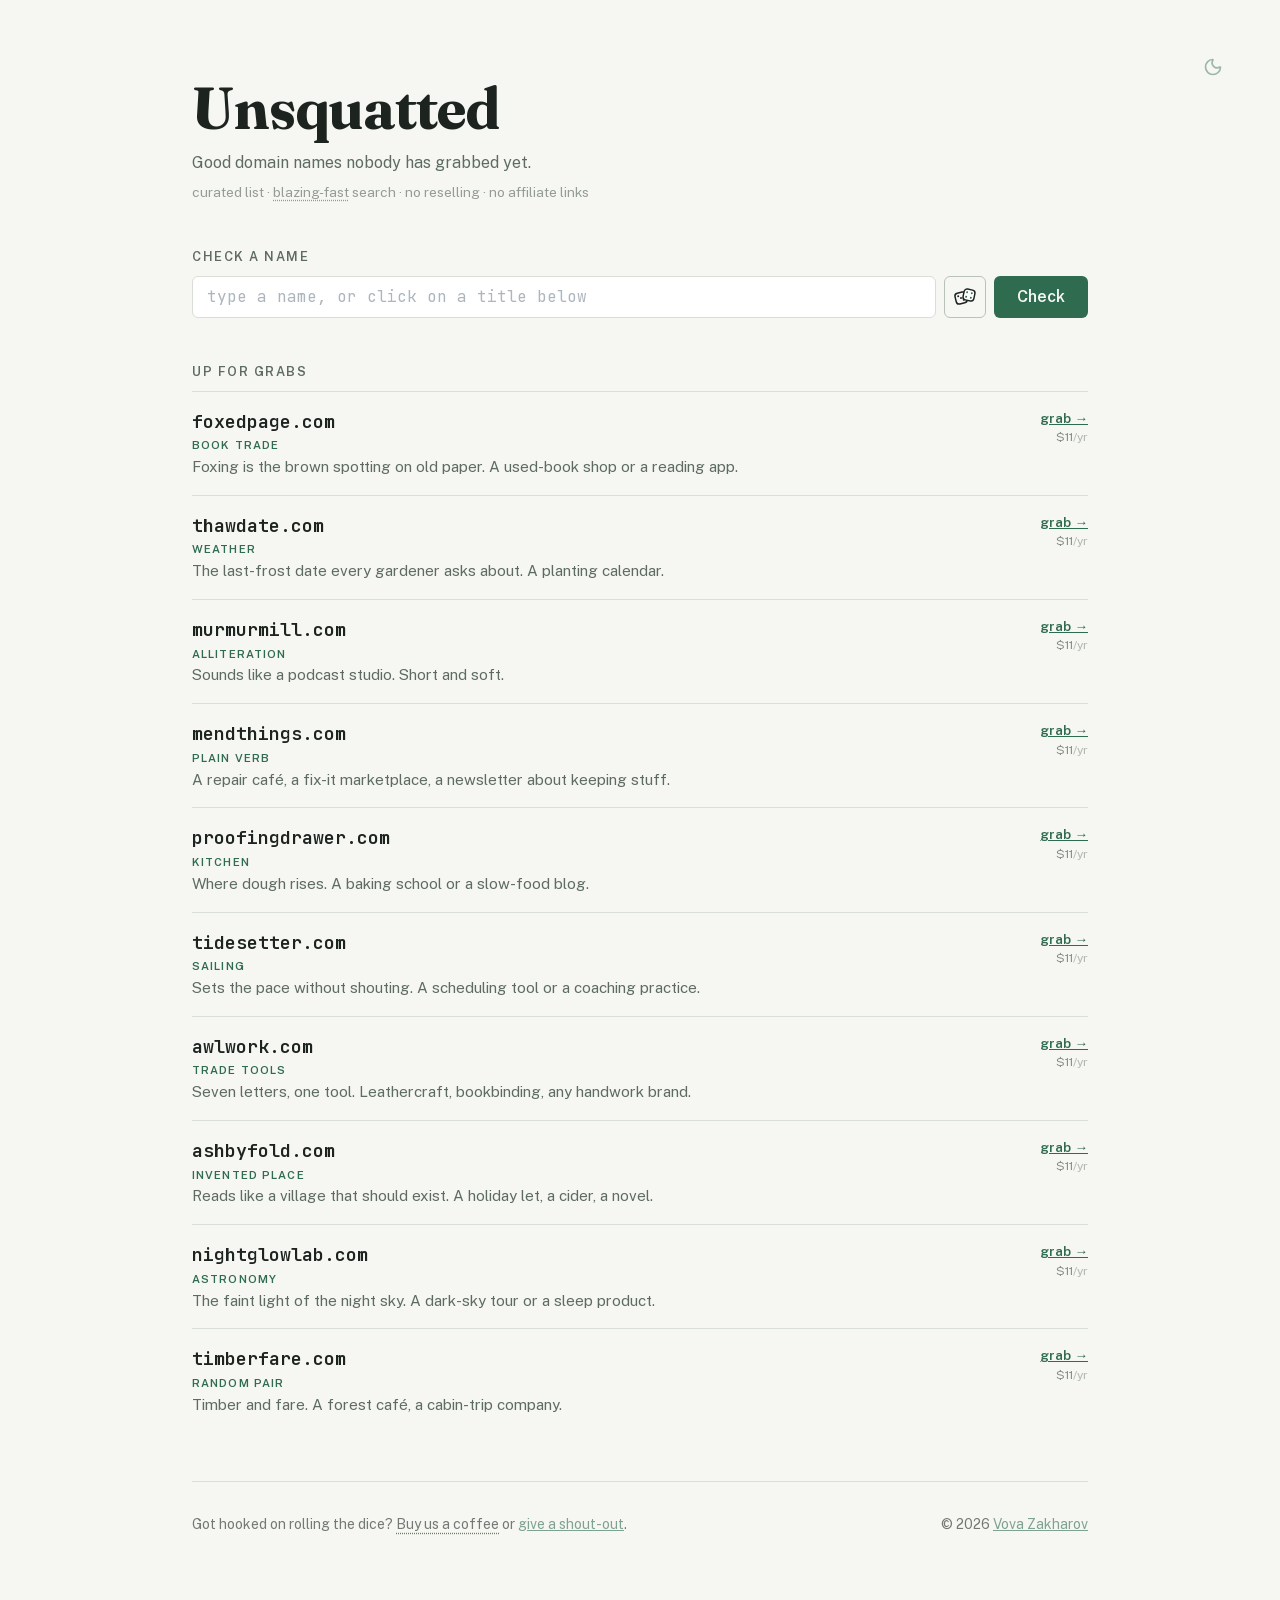
==== index.html @ 27b8a8df "Built from 4f560968934af60500afaee0ec6fdf58d9fa49ad" ====
<!DOCTYPE html><!--GcwsBOv0KnU5CgKehGLZe--><html lang="en" data-site="unsquatted" class="merriweather_e65d94df-module__vXjjqq__variable jetbrains_mono_45f7e288-module__iZ_4eq__variable fraunces_dbeb4a63-module__UEjOxq__variable public_sans_b4441e65-module__EkKopq__variable" data-mantine-color-scheme="light"><head><meta charSet="utf-8"/><meta name="viewport" content="width=device-width, initial-scale=1"/><link rel="preload" href="/_next/static/media/248e1dc0efc99276-s.p.8a6b2436.woff2" as="font" crossorigin="" type="font/woff2"/><link rel="preload" href="/_next/static/media/70bc3e132a0a741e-s.p.15008bfb.woff2" as="font" crossorigin="" type="font/woff2"/><link rel="preload" href="/_next/static/media/791bf8c4bb753ed6-s.p.fb4c44d9.woff2" as="font" crossorigin="" type="font/woff2"/><link rel="preload" href="/_next/static/media/fa0520225c6f3d07-s.p.d28ba1c8.woff2" as="font" crossorigin="" type="font/woff2"/><link rel="stylesheet" href="/_next/static/chunks/01ae14aa1f34f396.css" data-precedence="next"/><link rel="stylesheet" href="/_next/static/chunks/1834b47bc1255af0.css" data-precedence="next"/><link rel="stylesheet" href="/_next/static/chunks/5d03f008e36cd7db.css" data-precedence="next"/><link rel="preload" as="script" fetchPriority="low" href="/_next/static/chunks/f3f7e2cb6541253f.js"/><script src="/_next/static/chunks/4dacfad2209326a5.js" async=""></script><script src="/_next/static/chunks/148f0be3ab50cd37.js" async=""></script><script src="/_next/static/chunks/94bf88ab88646bab.js" async=""></script><script src="/_next/static/chunks/turbopack-8fab1e0576696fc8.js" async=""></script><script src="/_next/static/chunks/4e79c6623748209d.js" async=""></script><script src="/_next/static/chunks/e42dd38b3041ebb7.js" async=""></script><script src="/_next/static/chunks/d099a31df5f1aa7d.js" async=""></script><script src="/_next/static/chunks/398504abcb01b8fc.js" async=""></script><script src="/_next/static/chunks/45788fea6d46b194.js" async=""></script><script src="/_next/static/chunks/1db1d67ca9b3117f.js" async=""></script><meta name="next-size-adjust" content=""/><title>Unsquatted</title><meta name="description" content="Good domain names nobody has grabbed yet. Curated list · blazing-fast search · no reselling · no affiliate links"/><link rel="author" href="https://unsquatted.com"/><meta name="author" content="Vova Zakharov"/><meta name="creator" content="Unsquatted"/><meta property="og:title" content="Unsquatted"/><meta property="og:description" content="Good domain names nobody has grabbed yet. Curated list · blazing-fast search · no reselling · no affiliate links"/><meta property="og:url" content="https://unsquatted.com"/><meta property="og:site_name" content="Unsquatted"/><meta property="og:locale" content="en_US"/><meta property="og:image" content="https://unsquatted.com/card.og.png"/><meta property="og:image:width" content="2400"/><meta property="og:image:height" content="1260"/><meta property="og:image:alt" content="Unsquatted"/><meta property="og:type" content="website"/><meta name="twitter:card" content="summary_large_image"/><meta name="twitter:site" content="@vovahimself"/><meta name="twitter:creator" content="@vovahimself"/><meta name="twitter:title" content="Unsquatted"/><meta name="twitter:description" content="Good domain names nobody has grabbed yet. Curated list · blazing-fast search · no reselling · no affiliate links"/><meta name="twitter:image" content="https://unsquatted.com/card.og.png"/><link rel="icon" href="/icon.svg?icon.fc8cf843.svg" sizes="any" type="image/svg+xml"/><script data-mantine-script="true">try {
  var _colorScheme = window.localStorage.getItem("mantine-color-scheme-value");
  var colorScheme = _colorScheme === "light" || _colorScheme === "dark" || _colorScheme === "auto" ? _colorScheme : "auto";
  var computedColorScheme = colorScheme !== "auto" ? colorScheme : window.matchMedia("(prefers-color-scheme: dark)").matches ? "dark" : "light";
  document.documentElement.setAttribute("data-mantine-color-scheme", computedColorScheme);
} catch (e) {}
</script><script>(function(a,b,c){let d=null;try{d=localStorage.getItem(a)}catch{}(d??c(navigator.languages))==="original"&&document.documentElement.setAttribute(b,"original")})("script","data-script",function(a){return a.some(a=>"ru"===a.slice(0,2).toLowerCase())?"original":"latin"})</script><script defer="" src="https://stats.vovazakharov.com/app.js" data-website-id="896c3b06-b6a7-499c-a01f-3d7077b3b8bd" data-domains="unsquatted.com"></script><script src="/_next/static/chunks/a6dad97d9634a72d.js" noModule=""></script></head><body><div hidden=""><!--$--><!--/$--></div><style data-mantine-styles="true">:root, :host{--mantine-color-white: var(--color-background);--mantine-color-black: var(--color-foreground);--mantine-line-height: 1.5;--mantine-font-family: var(--font-body);--mantine-font-family-monospace: var(--font-mono), monospace;--mantine-font-family-headings: var(--font-body);--mantine-heading-font-weight: var(--font-heading-weight);--mantine-radius-default: var(--radius-default);--mantine-primary-color-filled: var(--mantine-color-accent-filled);--mantine-primary-color-filled-hover: var(--mantine-color-accent-filled-hover);--mantine-primary-color-light: var(--mantine-color-accent-light);--mantine-primary-color-light-hover: var(--mantine-color-accent-light-hover);--mantine-primary-color-light-color: var(--mantine-color-accent-light-color);--mantine-breakpoint-xs: 30em;--mantine-breakpoint-sm: 40em;--mantine-breakpoint-md: 48em;--mantine-breakpoint-lg: 64em;--mantine-breakpoint-xl: 80em;--mantine-font-size-xs: 12px;--mantine-font-size-sm: 14px;--mantine-font-size-md: 16px;--mantine-font-size-lg: 18px;--mantine-font-size-xl: 20px;--mantine-line-height-xs: 1.3333;--mantine-line-height-sm: 1.4286;--mantine-line-height-md: 1.5;--mantine-line-height-lg: 1.5556;--mantine-line-height-xl: 1.4;--mantine-primary-color-0: var(--mantine-color-accent-0);--mantine-primary-color-1: var(--mantine-color-accent-1);--mantine-primary-color-2: var(--mantine-color-accent-2);--mantine-primary-color-3: var(--mantine-color-accent-3);--mantine-primary-color-4: var(--mantine-color-accent-4);--mantine-primary-color-5: var(--mantine-color-accent-5);--mantine-primary-color-6: var(--mantine-color-accent-6);--mantine-primary-color-7: var(--mantine-color-accent-7);--mantine-primary-color-8: var(--mantine-color-accent-8);--mantine-primary-color-9: var(--mantine-color-accent-9);--mantine-color-accent-0: var(--color-accent);--mantine-color-accent-1: var(--color-accent);--mantine-color-accent-2: var(--color-accent);--mantine-color-accent-3: var(--color-accent);--mantine-color-accent-4: var(--color-accent);--mantine-color-accent-5: var(--color-accent);--mantine-color-accent-6: var(--color-accent);--mantine-color-accent-7: var(--color-accent);--mantine-color-accent-8: var(--color-accent);--mantine-color-accent-9: var(--color-accent);--mantine-h1-font-size: 36px;--mantine-h1-line-height: 40px;--mantine-h1-font-weight: var(--font-heading-weight);--mantine-h2-font-size: 30px;--mantine-h2-line-height: 36px;--mantine-h2-font-weight: var(--font-heading-weight);--mantine-h3-font-size: 24px;--mantine-h3-line-height: 32px;--mantine-h3-font-weight: var(--font-heading-weight);--mantine-h4-font-size: 20px;--mantine-h4-line-height: 28px;--mantine-h4-font-weight: var(--font-heading-weight);--mantine-h5-font-weight: var(--font-heading-weight);--mantine-h6-font-weight: var(--font-heading-weight);--mantine-color-body: var(--color-background);--mantine-color-text: var(--color-foreground);--mantine-color-anchor: var(--color-foreground);--mantine-color-default-border: var(--color-border-hairline-strong);}

:root[data-mantine-color-scheme="dark"], :host([data-mantine-color-scheme="dark"]){--mantine-color-anchor: var(--mantine-color-accent-4);--mantine-color-accent-text: var(--mantine-color-accent-4);--mantine-color-accent-filled: var(--mantine-color-accent-8);--mantine-color-accent-filled-hover: var(--mantine-color-accent-9);--mantine-color-accent-light: color-mix(in srgb, var(--color-accent), black 50%);--mantine-color-accent-light-hover: color-mix(in srgb, var(--color-accent), black 30%);--mantine-color-accent-light-color: var(--mantine-color-accent-0);--mantine-color-accent-outline: var(--mantine-color-accent-4);--mantine-color-accent-outline-hover: color-mix(in srgb, var(--color-accent), transparent 95%);}

:root[data-mantine-color-scheme="light"], :host([data-mantine-color-scheme="light"]){--mantine-color-text: var(--color-foreground);--mantine-color-body: var(--color-background);--mantine-color-anchor: var(--mantine-color-accent-6);--mantine-color-accent-text: var(--mantine-color-accent-filled);--mantine-color-accent-filled: var(--mantine-color-accent-6);--mantine-color-accent-filled-hover: var(--mantine-color-accent-7);--mantine-color-accent-light: var(--mantine-color-accent-1);--mantine-color-accent-light-hover: var(--mantine-color-accent-2);--mantine-color-accent-light-color: var(--mantine-color-accent-9);--mantine-color-accent-outline: var(--mantine-color-accent-6);--mantine-color-accent-outline-hover: color-mix(in srgb, var(--color-accent), transparent 95%);}</style><style data-mantine-styles="classes">@media (max-width: 29.99375em) {.mantine-visible-from-xs {display: none !important;}}@media (min-width: 30em) {.mantine-hidden-from-xs {display: none !important;}}@media (max-width: 39.99375em) {.mantine-visible-from-sm {display: none !important;}}@media (min-width: 40em) {.mantine-hidden-from-sm {display: none !important;}}@media (max-width: 47.99375em) {.mantine-visible-from-md {display: none !important;}}@media (min-width: 48em) {.mantine-hidden-from-md {display: none !important;}}@media (max-width: 63.99375em) {.mantine-visible-from-lg {display: none !important;}}@media (min-width: 64em) {.mantine-hidden-from-lg {display: none !important;}}@media (max-width: 79.99375em) {.mantine-visible-from-xl {display: none !important;}}@media (min-width: 80em) {.mantine-hidden-from-xl {display: none !important;}}</style><div class="theme-corner-module-scss-module__Bh5jTq__corner"><button style="--ai-size:calc(2.375rem * var(--mantine-scale));--ai-bg:transparent;--ai-hover:transparent;--ai-color:var(--mantine-color-accent-light-color);--ai-bd:calc(0.0625rem * var(--mantine-scale)) solid transparent" class="mantine-focus-auto mantine-active theme-module-scss-module__6Zjlsa__control theme-toggle-module-scss-module__RlJyra__toggle print-hidden m_8d3f4000 mantine-ActionIcon-root m_87cf2631 mantine-UnstyledButton-root" data-variant="transparent" type="button" aria-label="Toggle theme"><span class="m_8d3afb97 mantine-ActionIcon-icon"><svg xmlns="http://www.w3.org/2000/svg" width="20" height="20" viewBox="0 0 24 24" fill="none" stroke="currentColor" stroke-width="2" stroke-linecap="round" stroke-linejoin="round" class="lucide lucide-moon theme-toggle-module-scss-module__RlJyra__whenLight" aria-hidden="true"><path d="M20.985 12.486a9 9 0 1 1-9.473-9.472c.405-.022.617.46.402.803a6 6 0 0 0 8.268 8.268c.344-.215.825-.004.803.401"></path></svg><svg xmlns="http://www.w3.org/2000/svg" width="20" height="20" viewBox="0 0 24 24" fill="none" stroke="currentColor" stroke-width="2" stroke-linecap="round" stroke-linejoin="round" class="lucide lucide-sun theme-toggle-module-scss-module__RlJyra__whenDark" aria-hidden="true"><circle cx="12" cy="12" r="4"></circle><path d="M12 2v2"></path><path d="M12 20v2"></path><path d="m4.93 4.93 1.41 1.41"></path><path d="m17.66 17.66 1.41 1.41"></path><path d="M2 12h2"></path><path d="M20 12h2"></path><path d="m6.34 17.66-1.41 1.41"></path><path d="m19.07 4.93-1.41 1.41"></path></svg></span></button></div><div class="page-shell-module-scss-module__Wao82G__page"><div style="--container-size:calc(56rem * var(--mantine-scale));padding-inline:0rem" class="m_7485cace mantine-Container-root" data-strategy="block"><main style="--stack-gap:calc(3rem * var(--mantine-scale));--stack-align:stretch;--stack-justify:flex-start" class="m_6d731127 mantine-Stack-root"><header><h1 class="unsquatted-home-module-scss-module__RXBzVW__masthead">Unsquatted</h1><p class="unsquatted-home-module-scss-module__RXBzVW__lede">Good domain names nobody has grabbed yet.</p><div class="unsquatted-home-module-scss-module__RXBzVW__byline">curated list · <button class="mantine-focus-auto noted-span-module-scss-module__zJUMDW__notedSpan m_87cf2631 mantine-UnstyledButton-root" type="button" aria-haspopup="dialog" aria-expanded="false" id="mantine-_R_1dmqlutb_">blazing-fast</button><div style="--popover-shadow:var(--mantine-shadow-md);display:none;z-index:300;top:0;left:0;width:calc(20rem * var(--mantine-scale))" class="m_38a85659 mantine-Popover-dropdown noted-span-module-scss-module__zJUMDW__note" aria-labelledby="mantine-_R_1dmqlutb_" id="mantine-_R_1dmqlutb_-dropdown" role="dialog" tabindex="-1" data-position="bottom-start" data-fixed="true">Because your browser asks the registries itself. And because we’ve always dreamed of getting to say that one day.</div> search · no reselling · no affiliate links</div></header><section aria-labelledby="check"><h2 id="check" class="unsquatted-home-module-scss-module__RXBzVW__sectionHeading">Check a name</h2><form class="unsquatted-home-module-scss-module__RXBzVW__field"><div class="unsquatted-home-module-scss-module__RXBzVW__fieldInput m_46b77525 mantine-InputWrapper-root mantine-TextInput-root" data-size="md"><div style="--input-height:var(--input-height-md);--input-fz:var(--mantine-font-size-md)" class="m_6c018570 mantine-Input-wrapper mantine-TextInput-wrapper" data-variant="default" data-size="md"><input class="unsquatted-home-module-scss-module__RXBzVW__input m_8fb7ebe7 mantine-Input-input mantine-TextInput-input" data-variant="default" aria-label="Domain name" placeholder="type a name, or click on a title below" autoComplete="off" spellCheck="false" id="mantine-_R_b6mqlutb_" value=""/></div></div><button style="--ai-size:calc(2.625rem * var(--mantine-scale));--ai-bg:transparent;--ai-hover:var(--color-foreground);--ai-hover-color:var(--color-background);--ai-color:var(--color-foreground);--ai-bd:1px solid var(--color-border-hairline-strong)" class="mantine-focus-auto mantine-active theme-module-scss-module__6Zjlsa__control unsquatted-home-module-scss-module__RXBzVW__diceButton m_8d3f4000 mantine-ActionIcon-root m_87cf2631 mantine-UnstyledButton-root" data-variant="default" type="button" aria-label="Roll a random name" title="Roll a random name"><span class="m_8d3afb97 mantine-ActionIcon-icon"><svg viewBox="0 0 24 24" width="24" height="24" fill="none" stroke="currentColor" stroke-width="1.5" stroke-linejoin="round" aria-hidden="true"><g transform="rotate(-14 8 13)"><rect class="unsquatted-home-module-scss-module__RXBzVW__diceBack" x="2.5" y="7.5" width="11" height="11" rx="3"></rect><g class="unsquatted-home-module-scss-module__RXBzVW__dicePipsBack"><circle cx="5.7" cy="10.7" r="1"></circle><circle cx="8" cy="13" r="1"></circle><circle cx="10.3" cy="15.3" r="1"></circle></g></g><g transform="rotate(12 16 10)"><rect class="unsquatted-home-module-scss-module__RXBzVW__diceFront" x="10.5" y="4.5" width="11" height="11" rx="3"></rect><g class="unsquatted-home-module-scss-module__RXBzVW__dicePipsFront"><circle cx="13.6" cy="7.6" r="1"></circle><circle cx="18.4" cy="7.6" r="1"></circle><circle cx="13.6" cy="12.4" r="1"></circle><circle cx="18.4" cy="12.4" r="1"></circle></g></g></svg></span></button><button style="--button-height:var(--button-height-md);--button-padding-x:var(--button-padding-x-md);--button-fz:var(--mantine-font-size-md);--button-color:var(--mantine-color-white)" class="mantine-focus-auto mantine-active theme-module-scss-module__6Zjlsa__control unsquatted-home-module-scss-module__RXBzVW__check m_77c9d27d mantine-Button-root m_87cf2631 mantine-UnstyledButton-root" data-size="md" type="submit"><span class="m_80f1301b mantine-Button-inner"><span class="m_811560b9 mantine-Button-label">Check</span></span></button></form></section><section aria-labelledby="names"><h2 id="names" class="unsquatted-home-module-scss-module__RXBzVW__sectionHeading">Up for grabs</h2><ul class="unsquatted-home-module-scss-module__RXBzVW__picks"><li class="unsquatted-home-module-scss-module__RXBzVW__pick" data-taken="false"><button type="button" class="unsquatted-home-module-scss-module__RXBzVW__domain">foxedpage.com</button><span class="unsquatted-home-module-scss-module__RXBzVW__category">book trade</span><p class="unsquatted-home-module-scss-module__RXBzVW__blurb">Foxing is the brown spotting on old paper. A used-book shop or a reading app.</p><span class="unsquatted-home-module-scss-module__RXBzVW__register"><a class="mantine-focus-auto m_849cf0da m_b6d8b162 mantine-Text-root mantine-Anchor-root" data-inherit="true" data-underline="always" href="https://porkbun.com/checkout/search?q=foxedpage.com" target="_blank" rel="noopener noreferrer">grab →</a><span class="unsquatted-home-module-scss-module__RXBzVW__price">$11<span class="unsquatted-home-module-scss-module__RXBzVW__priceFiller">/yr</span></span></span></li><li class="unsquatted-home-module-scss-module__RXBzVW__pick" data-taken="false"><button type="button" class="unsquatted-home-module-scss-module__RXBzVW__domain">thawdate.com</button><span class="unsquatted-home-module-scss-module__RXBzVW__category">weather</span><p class="unsquatted-home-module-scss-module__RXBzVW__blurb">The last-frost date every gardener asks about. A planting calendar.</p><span class="unsquatted-home-module-scss-module__RXBzVW__register"><a class="mantine-focus-auto m_849cf0da m_b6d8b162 mantine-Text-root mantine-Anchor-root" data-inherit="true" data-underline="always" href="https://porkbun.com/checkout/search?q=thawdate.com" target="_blank" rel="noopener noreferrer">grab →</a><span class="unsquatted-home-module-scss-module__RXBzVW__price">$11<span class="unsquatted-home-module-scss-module__RXBzVW__priceFiller">/yr</span></span></span></li><li class="unsquatted-home-module-scss-module__RXBzVW__pick" data-taken="false"><button type="button" class="unsquatted-home-module-scss-module__RXBzVW__domain">murmurmill.com</button><span class="unsquatted-home-module-scss-module__RXBzVW__category">alliteration</span><p class="unsquatted-home-module-scss-module__RXBzVW__blurb">Sounds like a podcast studio. Short and soft.</p><span class="unsquatted-home-module-scss-module__RXBzVW__register"><a class="mantine-focus-auto m_849cf0da m_b6d8b162 mantine-Text-root mantine-Anchor-root" data-inherit="true" data-underline="always" href="https://porkbun.com/checkout/search?q=murmurmill.com" target="_blank" rel="noopener noreferrer">grab →</a><span class="unsquatted-home-module-scss-module__RXBzVW__price">$11<span class="unsquatted-home-module-scss-module__RXBzVW__priceFiller">/yr</span></span></span></li><li class="unsquatted-home-module-scss-module__RXBzVW__pick" data-taken="false"><button type="button" class="unsquatted-home-module-scss-module__RXBzVW__domain">mendthings.com</button><span class="unsquatted-home-module-scss-module__RXBzVW__category">plain verb</span><p class="unsquatted-home-module-scss-module__RXBzVW__blurb">A repair café, a fix-it marketplace, a newsletter about keeping stuff.</p><span class="unsquatted-home-module-scss-module__RXBzVW__register"><a class="mantine-focus-auto m_849cf0da m_b6d8b162 mantine-Text-root mantine-Anchor-root" data-inherit="true" data-underline="always" href="https://porkbun.com/checkout/search?q=mendthings.com" target="_blank" rel="noopener noreferrer">grab →</a><span class="unsquatted-home-module-scss-module__RXBzVW__price">$11<span class="unsquatted-home-module-scss-module__RXBzVW__priceFiller">/yr</span></span></span></li><li class="unsquatted-home-module-scss-module__RXBzVW__pick" data-taken="false"><button type="button" class="unsquatted-home-module-scss-module__RXBzVW__domain">proofingdrawer.com</button><span class="unsquatted-home-module-scss-module__RXBzVW__category">kitchen</span><p class="unsquatted-home-module-scss-module__RXBzVW__blurb">Where dough rises. A baking school or a slow-food blog.</p><span class="unsquatted-home-module-scss-module__RXBzVW__register"><a class="mantine-focus-auto m_849cf0da m_b6d8b162 mantine-Text-root mantine-Anchor-root" data-inherit="true" data-underline="always" href="https://porkbun.com/checkout/search?q=proofingdrawer.com" target="_blank" rel="noopener noreferrer">grab →</a><span class="unsquatted-home-module-scss-module__RXBzVW__price">$11<span class="unsquatted-home-module-scss-module__RXBzVW__priceFiller">/yr</span></span></span></li><li class="unsquatted-home-module-scss-module__RXBzVW__pick" data-taken="false"><button type="button" class="unsquatted-home-module-scss-module__RXBzVW__domain">tidesetter.com</button><span class="unsquatted-home-module-scss-module__RXBzVW__category">sailing</span><p class="unsquatted-home-module-scss-module__RXBzVW__blurb">Sets the pace without shouting. A scheduling tool or a coaching practice.</p><span class="unsquatted-home-module-scss-module__RXBzVW__register"><a class="mantine-focus-auto m_849cf0da m_b6d8b162 mantine-Text-root mantine-Anchor-root" data-inherit="true" data-underline="always" href="https://porkbun.com/checkout/search?q=tidesetter.com" target="_blank" rel="noopener noreferrer">grab →</a><span class="unsquatted-home-module-scss-module__RXBzVW__price">$11<span class="unsquatted-home-module-scss-module__RXBzVW__priceFiller">/yr</span></span></span></li><li class="unsquatted-home-module-scss-module__RXBzVW__pick" data-taken="false"><button type="button" class="unsquatted-home-module-scss-module__RXBzVW__domain">awlwork.com</button><span class="unsquatted-home-module-scss-module__RXBzVW__category">trade tools</span><p class="unsquatted-home-module-scss-module__RXBzVW__blurb">Seven letters, one tool. Leathercraft, bookbinding, any handwork brand.</p><span class="unsquatted-home-module-scss-module__RXBzVW__register"><a class="mantine-focus-auto m_849cf0da m_b6d8b162 mantine-Text-root mantine-Anchor-root" data-inherit="true" data-underline="always" href="https://porkbun.com/checkout/search?q=awlwork.com" target="_blank" rel="noopener noreferrer">grab →</a><span class="unsquatted-home-module-scss-module__RXBzVW__price">$11<span class="unsquatted-home-module-scss-module__RXBzVW__priceFiller">/yr</span></span></span></li><li class="unsquatted-home-module-scss-module__RXBzVW__pick" data-taken="false"><button type="button" class="unsquatted-home-module-scss-module__RXBzVW__domain">ashbyfold.com</button><span class="unsquatted-home-module-scss-module__RXBzVW__category">invented place</span><p class="unsquatted-home-module-scss-module__RXBzVW__blurb">Reads like a village that should exist. A holiday let, a cider, a novel.</p><span class="unsquatted-home-module-scss-module__RXBzVW__register"><a class="mantine-focus-auto m_849cf0da m_b6d8b162 mantine-Text-root mantine-Anchor-root" data-inherit="true" data-underline="always" href="https://porkbun.com/checkout/search?q=ashbyfold.com" target="_blank" rel="noopener noreferrer">grab →</a><span class="unsquatted-home-module-scss-module__RXBzVW__price">$11<span class="unsquatted-home-module-scss-module__RXBzVW__priceFiller">/yr</span></span></span></li><li class="unsquatted-home-module-scss-module__RXBzVW__pick" data-taken="false"><button type="button" class="unsquatted-home-module-scss-module__RXBzVW__domain">nightglowlab.com</button><span class="unsquatted-home-module-scss-module__RXBzVW__category">astronomy</span><p class="unsquatted-home-module-scss-module__RXBzVW__blurb">The faint light of the night sky. A dark-sky tour or a sleep product.</p><span class="unsquatted-home-module-scss-module__RXBzVW__register"><a class="mantine-focus-auto m_849cf0da m_b6d8b162 mantine-Text-root mantine-Anchor-root" data-inherit="true" data-underline="always" href="https://porkbun.com/checkout/search?q=nightglowlab.com" target="_blank" rel="noopener noreferrer">grab →</a><span class="unsquatted-home-module-scss-module__RXBzVW__price">$11<span class="unsquatted-home-module-scss-module__RXBzVW__priceFiller">/yr</span></span></span></li><li class="unsquatted-home-module-scss-module__RXBzVW__pick" data-taken="false"><button type="button" class="unsquatted-home-module-scss-module__RXBzVW__domain">timberfare.com</button><span class="unsquatted-home-module-scss-module__RXBzVW__category">random pair</span><p class="unsquatted-home-module-scss-module__RXBzVW__blurb">Timber and fare. A forest café, a cabin-trip company.</p><span class="unsquatted-home-module-scss-module__RXBzVW__register"><a class="mantine-focus-auto m_849cf0da m_b6d8b162 mantine-Text-root mantine-Anchor-root" data-inherit="true" data-underline="always" href="https://porkbun.com/checkout/search?q=timberfare.com" target="_blank" rel="noopener noreferrer">grab →</a><span class="unsquatted-home-module-scss-module__RXBzVW__price">$11<span class="unsquatted-home-module-scss-module__RXBzVW__priceFiller">/yr</span></span></span></li></ul></section><footer class="print-hidden"><div style="--divider-color:var(--color-border-hairline);margin-bottom:calc(2rem * var(--mantine-scale))" class="m_3eebeb36 mantine-Divider-root" data-orientation="horizontal" role="separator"></div><div style="--group-gap:calc(2rem * var(--mantine-scale));--group-align:flex-start;--group-justify:space-between;--group-wrap:wrap" class="m_4081bf90 mantine-Group-root"><div style="--text-fz:var(--mantine-font-size-sm);--text-lh:var(--mantine-line-height-sm);min-width:min(360px, 100%);flex:1" class="mantine-focus-auto site-footer-module-scss-module__UiNxnW__note m_b6d8b162 mantine-Text-root" data-size="sm">Got hooked on rolling the dice?<!-- --> <button class="mantine-focus-auto noted-span-module-scss-module__zJUMDW__notedSpan m_87cf2631 mantine-UnstyledButton-root" type="button" aria-haspopup="dialog" aria-expanded="false" id="mantine-_R_3lmnmqlutb_">Buy us a coffee</button><div style="--popover-shadow:var(--mantine-shadow-md);display:none;z-index:300;top:0;left:0;width:calc(20rem * var(--mantine-scale))" class="m_38a85659 mantine-Popover-dropdown noted-span-module-scss-module__zJUMDW__note" aria-labelledby="mantine-_R_3lmnmqlutb_" id="mantine-_R_3lmnmqlutb_-dropdown" role="dialog" tabindex="-1" data-position="bottom-start" data-fixed="true">Still looking for the coffee shop — stay tuned</div> <!-- -->or<!-- --> <a class="mantine-focus-auto m_849cf0da m_b6d8b162 mantine-Text-root mantine-Anchor-root" data-inherit="true" data-underline="always" href="https://x.com/intent/post?text=Check+out+https%3A%2F%2Funsquatted.com%3A+%5Binsert+why+you+love+it%2C+or+keep+the+placeholder+for+the+lulz%5D" target="_blank" rel="noopener noreferrer">give a shout-out</a>.</div><p style="--text-fz:var(--mantine-font-size-sm);--text-lh:var(--mantine-line-height-sm);opacity:0.6" class="mantine-focus-auto m_b6d8b162 mantine-Text-root" data-size="sm">© <!-- -->2026<!-- --> <a class="mantine-focus-auto m_849cf0da m_b6d8b162 mantine-Text-root mantine-Anchor-root" data-inherit="true" data-underline="always" href="https://vovazakharov.com" target="_blank" rel="noopener noreferrer">Vova Zakharov</a></p></div></footer></main></div></div><!--$--><!--/$--><script src="/_next/static/chunks/f3f7e2cb6541253f.js" id="_R_" async=""></script><script>(self.__next_f=self.__next_f||[]).push([0])</script><script>self.__next_f.push([1,"1:\"$Sreact.fragment\"\n2:I[9171,[\"/_next/static/chunks/4e79c6623748209d.js\",\"/_next/static/chunks/e42dd38b3041ebb7.js\"],\"ColorSchemeScript\"]\n3:I[40203,[\"/_next/static/chunks/4e79c6623748209d.js\",\"/_next/static/chunks/e42dd38b3041ebb7.js\"],\"ThemeProvider\"]\n4:I[753,[\"/_next/static/chunks/4e79c6623748209d.js\",\"/_next/static/chunks/e42dd38b3041ebb7.js\"],\"ThemeToggle\"]\n5:I[99952,[\"/_next/static/chunks/d099a31df5f1aa7d.js\",\"/_next/static/chunks/398504abcb01b8fc.js\"],\"default\"]\n6:I[99258,[\"/_next/static/chunks/d099a31df5f1aa7d.js\",\"/_next/static/chunks/398504abcb01b8fc.js\"],\"default\"]\n8:I[50774,[\"/_next/static/chunks/d099a31df5f1aa7d.js\",\"/_next/static/chunks/398504abcb01b8fc.js\"],\"OutletBoundary\"]\n9:\"$Sreact.suspense\"\nb:I[50774,[\"/_next/static/chunks/d099a31df5f1aa7d.js\",\"/_next/static/chunks/398504abcb01b8fc.js\"],\"ViewportBoundary\"]\nd:I[50774,[\"/_next/static/chunks/d099a31df5f1aa7d.js\",\"/_next/static/chunks/398504abcb01b8fc.js\"],\"MetadataBoundary\"]\nf:I[85921,[],\"default\"]\n:HL[\"/_next/static/chunks/01ae14aa1f34f396.css\",\"style\"]\n:HL[\"/_next/static/chunks/1834b47bc1255af0.css\",\"style\"]\n:HL[\"/_next/static/media/248e1dc0efc99276-s.p.8a6b2436.woff2\",\"font\",{\"crossOrigin\":\"\",\"type\":\"font/woff2\"}]\n:HL[\"/_next/static/media/70bc3e132a0a741e-s.p.15008bfb.woff2\",\"font\",{\"crossOrigin\":\"\",\"type\":\"font/woff2\"}]\n:HL[\"/_next/static/media/791bf8c4bb753ed6-s.p.fb4c44d9.woff2\",\"font\",{\"crossOrigin\":\"\",\"type\":\"font/woff2\"}]\n:HL[\"/_next/static/media/fa0520225c6f3d07-s.p.d28ba1c8.woff2\",\"font\",{\"crossOrigin\":\"\",\"type\":\"font/woff2\"}]\n:HL[\"/_next/static/chunks/5d03f008e36cd7db.css\",\"style\"]\n"])</script><script>self.__next_f.push([1,"0:{\"P\":null,\"b\":\"GcwsBOv0KnU5CgKehGLZe\",\"c\":[\"\",\"\"],\"q\":\"\",\"i\":false,\"f\":[[[\"\",{\"children\":[\"__PAGE__\",{}]},\"$undefined\",\"$undefined\",true],[[\"$\",\"$1\",\"c\",{\"children\":[[[\"$\",\"link\",\"0\",{\"rel\":\"stylesheet\",\"href\":\"/_next/static/chunks/01ae14aa1f34f396.css\",\"precedence\":\"next\",\"crossOrigin\":\"$undefined\",\"nonce\":\"$undefined\"}],[\"$\",\"link\",\"1\",{\"rel\":\"stylesheet\",\"href\":\"/_next/static/chunks/1834b47bc1255af0.css\",\"precedence\":\"next\",\"crossOrigin\":\"$undefined\",\"nonce\":\"$undefined\"}],[\"$\",\"script\",\"script-0\",{\"src\":\"/_next/static/chunks/4e79c6623748209d.js\",\"async\":true,\"nonce\":\"$undefined\"}],[\"$\",\"script\",\"script-1\",{\"src\":\"/_next/static/chunks/e42dd38b3041ebb7.js\",\"async\":true,\"nonce\":\"$undefined\"}]],[\"$\",\"html\",null,{\"lang\":\"en\",\"data-site\":\"unsquatted\",\"className\":\"merriweather_e65d94df-module__vXjjqq__variable jetbrains_mono_45f7e288-module__iZ_4eq__variable fraunces_dbeb4a63-module__UEjOxq__variable public_sans_b4441e65-module__EkKopq__variable\",\"suppressHydrationWarning\":true,\"data-mantine-color-scheme\":\"light\",\"children\":[[\"$\",\"head\",null,{\"children\":[[[\"$\",\"$L2\",null,{\"defaultColorScheme\":\"auto\"}],[\"$\",\"script\",null,{\"dangerouslySetInnerHTML\":{\"__html\":\"(function(a,b,c){let d=null;try{d=localStorage.getItem(a)}catch{}(d??c(navigator.languages))===\\\"original\\\"\u0026\u0026document.documentElement.setAttribute(b,\\\"original\\\")})(\\\"script\\\",\\\"data-script\\\",function(a){return a.some(a=\u003e\\\"ru\\\"===a.slice(0,2).toLowerCase())?\\\"original\\\":\\\"latin\\\"})\"}}]],[\"$\",\"script\",null,{\"defer\":true,\"src\":\"https://stats.vovazakharov.com/app.js\",\"data-website-id\":\"896c3b06-b6a7-499c-a01f-3d7077b3b8bd\",\"data-domains\":\"unsquatted.com\"}]]}],[\"$\",\"body\",null,{\"children\":[\"$\",\"$L3\",null,{\"children\":[[\"$\",\"div\",null,{\"className\":\"theme-corner-module-scss-module__Bh5jTq__corner\",\"children\":[\"$\",\"$L4\",null,{\"label\":\"Toggle theme\"}]}],[\"$\",\"$L5\",null,{\"parallelRouterKey\":\"children\",\"error\":\"$undefined\",\"errorStyles\":\"$undefined\",\"errorScripts\":\"$undefined\",\"template\":[\"$\",\"$L6\",null,{}],\"templateStyles\":\"$undefined\",\"templateScripts\":\"$undefined\",\"notFound\":[[[\"$\",\"title\",null,{\"children\":\"404: This page could not be found.\"}],[\"$\",\"div\",null,{\"style\":{\"fontFamily\":\"system-ui,\\\"Segoe UI\\\",Roboto,Helvetica,Arial,sans-serif,\\\"Apple Color Emoji\\\",\\\"Segoe UI Emoji\\\"\",\"height\":\"100vh\",\"textAlign\":\"center\",\"display\":\"flex\",\"flexDirection\":\"column\",\"alignItems\":\"center\",\"justifyContent\":\"center\"},\"children\":[\"$\",\"div\",null,{\"children\":[[\"$\",\"style\",null,{\"dangerouslySetInnerHTML\":{\"__html\":\"body{color:#000;background:#fff;margin:0}.next-error-h1{border-right:1px solid rgba(0,0,0,.3)}@media (prefers-color-scheme:dark){body{color:#fff;background:#000}.next-error-h1{border-right:1px solid rgba(255,255,255,.3)}}\"}}],[\"$\",\"h1\",null,{\"className\":\"next-error-h1\",\"style\":{\"display\":\"inline-block\",\"margin\":\"0 20px 0 0\",\"padding\":\"0 23px 0 0\",\"fontSize\":24,\"fontWeight\":500,\"verticalAlign\":\"top\",\"lineHeight\":\"49px\"},\"children\":404}],[\"$\",\"div\",null,{\"style\":{\"display\":\"inline-block\"},\"children\":[\"$\",\"h2\",null,{\"style\":{\"fontSize\":14,\"fontWeight\":400,\"lineHeight\":\"49px\",\"margin\":0},\"children\":\"This page could not be found.\"}]}]]}]}]],[]],\"forbidden\":\"$undefined\",\"unauthorized\":\"$undefined\"}]]}]}]]}]]}],{\"children\":[[\"$\",\"$1\",\"c\",{\"children\":[\"$L7\",[[\"$\",\"link\",\"0\",{\"rel\":\"stylesheet\",\"href\":\"/_next/static/chunks/5d03f008e36cd7db.css\",\"precedence\":\"next\",\"crossOrigin\":\"$undefined\",\"nonce\":\"$undefined\"}],[\"$\",\"script\",\"script-0\",{\"src\":\"/_next/static/chunks/45788fea6d46b194.js\",\"async\":true,\"nonce\":\"$undefined\"}],[\"$\",\"script\",\"script-1\",{\"src\":\"/_next/static/chunks/1db1d67ca9b3117f.js\",\"async\":true,\"nonce\":\"$undefined\"}]],[\"$\",\"$L8\",null,{\"children\":[\"$\",\"$9\",null,{\"name\":\"Next.MetadataOutlet\",\"children\":\"$@a\"}]}]]}],{},null,false,false]},null,false,false],[\"$\",\"$1\",\"h\",{\"children\":[null,[\"$\",\"$Lb\",null,{\"children\":\"$@c\"}],[\"$\",\"div\",null,{\"hidden\":true,\"children\":[\"$\",\"$Ld\",null,{\"children\":[\"$\",\"$9\",null,{\"name\":\"Next.Metadata\",\"children\":\"$@e\"}]}]}],[\"$\",\"meta\",null,{\"name\":\"next-size-adjust\",\"content\":\"\"}]]}],false]],\"m\":\"$undefined\",\"G\":[\"$f\",[]],\"S\":true}\n"])</script><script>self.__next_f.push([1,"c:[[\"$\",\"meta\",\"0\",{\"charSet\":\"utf-8\"}],[\"$\",\"meta\",\"1\",{\"name\":\"viewport\",\"content\":\"width=device-width, initial-scale=1\"}]]\n"])</script><script>self.__next_f.push([1,"10:I[79106,[\"/_next/static/chunks/d099a31df5f1aa7d.js\",\"/_next/static/chunks/398504abcb01b8fc.js\"],\"IconMark\"]\n"])</script><script>self.__next_f.push([1,"e:[[\"$\",\"title\",\"0\",{\"children\":\"Unsquatted\"}],[\"$\",\"meta\",\"1\",{\"name\":\"description\",\"content\":\"Good domain names nobody has grabbed yet. Curated list · blazing-fast search · no reselling · no affiliate links\"}],[\"$\",\"link\",\"2\",{\"rel\":\"author\",\"href\":\"https://unsquatted.com\"}],[\"$\",\"meta\",\"3\",{\"name\":\"author\",\"content\":\"Vova Zakharov\"}],[\"$\",\"meta\",\"4\",{\"name\":\"creator\",\"content\":\"Unsquatted\"}],[\"$\",\"meta\",\"5\",{\"property\":\"og:title\",\"content\":\"Unsquatted\"}],[\"$\",\"meta\",\"6\",{\"property\":\"og:description\",\"content\":\"Good domain names nobody has grabbed yet. Curated list · blazing-fast search · no reselling · no affiliate links\"}],[\"$\",\"meta\",\"7\",{\"property\":\"og:url\",\"content\":\"https://unsquatted.com\"}],[\"$\",\"meta\",\"8\",{\"property\":\"og:site_name\",\"content\":\"Unsquatted\"}],[\"$\",\"meta\",\"9\",{\"property\":\"og:locale\",\"content\":\"en_US\"}],[\"$\",\"meta\",\"10\",{\"property\":\"og:image\",\"content\":\"https://unsquatted.com/card.og.png\"}],[\"$\",\"meta\",\"11\",{\"property\":\"og:image:width\",\"content\":\"2400\"}],[\"$\",\"meta\",\"12\",{\"property\":\"og:image:height\",\"content\":\"1260\"}],[\"$\",\"meta\",\"13\",{\"property\":\"og:image:alt\",\"content\":\"Unsquatted\"}],[\"$\",\"meta\",\"14\",{\"property\":\"og:type\",\"content\":\"website\"}],[\"$\",\"meta\",\"15\",{\"name\":\"twitter:card\",\"content\":\"summary_large_image\"}],[\"$\",\"meta\",\"16\",{\"name\":\"twitter:site\",\"content\":\"@vovahimself\"}],[\"$\",\"meta\",\"17\",{\"name\":\"twitter:creator\",\"content\":\"@vovahimself\"}],[\"$\",\"meta\",\"18\",{\"name\":\"twitter:title\",\"content\":\"Unsquatted\"}],[\"$\",\"meta\",\"19\",{\"name\":\"twitter:description\",\"content\":\"Good domain names nobody has grabbed yet. Curated list · blazing-fast search · no reselling · no affiliate links\"}],[\"$\",\"meta\",\"20\",{\"name\":\"twitter:image\",\"content\":\"https://unsquatted.com/card.og.png\"}],[\"$\",\"link\",\"21\",{\"rel\":\"icon\",\"href\":\"/icon.svg?icon.fc8cf843.svg\",\"sizes\":\"any\",\"type\":\"image/svg+xml\"}],[\"$\",\"$L10\",\"22\",{}]]\n"])</script><script>self.__next_f.push([1,"a:null\n"])</script><script>self.__next_f.push([1,"11:I[34551,[\"/_next/static/chunks/4e79c6623748209d.js\",\"/_next/static/chunks/e42dd38b3041ebb7.js\",\"/_next/static/chunks/45788fea6d46b194.js\",\"/_next/static/chunks/1db1d67ca9b3117f.js\"],\"Box\"]\n12:I[28415,[\"/_next/static/chunks/4e79c6623748209d.js\",\"/_next/static/chunks/e42dd38b3041ebb7.js\",\"/_next/static/chunks/45788fea6d46b194.js\",\"/_next/static/chunks/1db1d67ca9b3117f.js\"],\"Container\"]\n13:I[94086,[\"/_next/static/chunks/4e79c6623748209d.js\",\"/_next/static/chunks/e42dd38b3041ebb7.js\",\"/_next/static/chunks/45788fea6d46b194.js\",\"/_next/static/chunks/1db1d67ca9b3117f.js\"],\"Stack\"]\n14:I[94641,[\"/_next/static/chunks/4e79c6623748209d.js\",\"/_next/static/chunks/e42dd38b3041ebb7.js\",\"/_next/static/chunks/45788fea6d46b194.js\",\"/_next/static/chunks/1db1d67ca9b3117f.js\"],\"NotedSpan\"]\n15:I[88,[\"/_next/static/chunks/4e79c6623748209d.js\",\"/_next/static/chunks/e42dd38b3041ebb7.js\",\"/_next/static/chunks/45788fea6d46b194.js\",\"/_next/static/chunks/1db1d67ca9b3117f.js\"],\"CheckerProvider\"]\n16:I[87250,[\"/_next/static/chunks/4e79c6623748209d.js\",\"/_next/static/chunks/e42dd38b3041ebb7.js\",\"/_next/static/chunks/45788fea6d46b194.js\",\"/_next/static/chunks/1db1d67ca9b3117f.js\"],\"NameChecker\"]\n"])</script><script>self.__next_f.push([1,"7:[\"$\",\"$L11\",null,{\"className\":\"page-shell-module-scss-module__Wao82G__page\",\"children\":[\"$\",\"$L12\",null,{\"size\":896,\"px\":0,\"children\":[\"$\",\"$L13\",null,{\"component\":\"main\",\"gap\":48,\"children\":[[\"$\",\"header\",null,{\"children\":[[\"$\",\"h1\",null,{\"className\":\"unsquatted-home-module-scss-module__RXBzVW__masthead\",\"children\":\"Unsquatted\"}],[\"$\",\"p\",null,{\"className\":\"unsquatted-home-module-scss-module__RXBzVW__lede\",\"children\":\"Good domain names nobody has grabbed yet.\"}],[\"$\",\"div\",null,{\"className\":\"unsquatted-home-module-scss-module__RXBzVW__byline\",\"children\":[\"curated list · \",[\"$\",\"$L14\",null,{\"words\":\"blazing-fast\",\"children\":\"Because your browser asks the registries itself. And because we’ve always dreamed of getting to say that one day.\"}],\" search · no reselling · no affiliate links\"]}]]}],[\"$\",\"$L15\",null,{\"children\":[[\"$\",\"section\",null,{\"aria-labelledby\":\"check\",\"children\":[[\"$\",\"h2\",null,{\"id\":\"check\",\"className\":\"unsquatted-home-module-scss-module__RXBzVW__sectionHeading\",\"children\":\"Check a name\"}],[\"$\",\"$L16\",null,{\"copy\":{\"lede\":\"Good domain names nobody has grabbed* yet.\",\"ledeNote\":\"* No, not even us.\",\"byline\":\"curated list · {blazing} search · no reselling · no affiliate links\",\"cardByline\":\"Curated, blazing fast.\",\"coffeeLink\":\"Buy us a coffee\",\"coffeeSoon\":\"Still looking for the coffee shop — stay tuned\",\"checkHeading\":\"Check a name\",\"blazing\":\"blazing-fast\",\"blazingWhy\":\"Because your browser asks the registries itself. And because we’ve always dreamed of getting to say that one day.\",\"fieldLabel\":\"Domain name\",\"fieldPlaceholder\":\"type a name, or click on a title below\",\"checkButton\":\"Check\",\"dice\":\"Roll a random name\",\"cantCheck\":\"can’t check that domain yet\",\"moreZones\":\"more tlds ↓\",\"fewerZones\":\"fewer tlds ↑\",\"listHeading\":\"Up for grabs\",\"register\":\"grab →\",\"verdict\":{\"pending\":\"checking…\",\"free\":\"grab →\",\"maybe\":\"maybe →\",\"maybeWhy\":\"We can’t know for sure: this registry won’t talk to a browser. But the name has no DNS records, which usually means nobody owns it.\",\"taken\":\"taken\",\"takenSince\":\"taken {year}\",\"expires\":\"Registered until {date}\",\"own\":\"seriously?\",\"unknown\":\"no answer\"},\"release\":{\"soon\":\"up for grabs within days\",\"now\":\"up for grabs any minute\",\"in\":\"up for grabs in {left} {unit}\"},\"units\":{\"day\":{\"one\":\"day\",\"other\":\"days\"},\"hour\":{\"one\":\"hour\",\"other\":\"hours\"},\"minute\":{\"one\":\"minute\",\"other\":\"minutes\"}},\"neighbour\":{\"registrable\":\"(but that wouldn’t be very nice)\",\"taken\":\"(can you imagine someone did that to us?)\"},\"price\":{\"then\":\", then \",\"perYear\":\"/yr\"},\"shoutOutPrompt\":\"Got hooked on rolling the dice?\",\"shoutOutOr\":\"or\",\"shoutOutLink\":\"give a shout-out\",\"shoutOutPost\":\"Check out {url}: [insert why you love it, or keep the placeholder for the lulz]\"},\"prices\":{\"ws\":{\"registration\":22.97,\"renewal\":22.97},\"mx\":{\"registration\":35.57,\"renewal\":41.23},\"as\":{\"registration\":51.8,\"renewal\":51.8},\"gg\":{\"registration\":51.8,\"renewal\":51.8},\"je\":{\"registration\":51.8,\"renewal\":51.8},\"de\":{\"registration\":2.9,\"renewal\":4.07},\"eu\":{\"registration\":5.88,\"renewal\":5.88},\"in\":{\"registration\":7.83,\"renewal\":7.83},\"bayern\":{\"registration\":31.41,\"renewal\":30.8},\"nrw\":{\"registration\":39.29,\"renewal\":39.29},\"tube\":{\"registration\":21.11,\"renewal\":21.11},\"tel\":{\"registration\":9.78,\"renewal\":9.78},\"top\":{\"registration\":1.63,\"renewal\":4.63},\"wang\":{\"registration\":4.12,\"renewal\":6.05},\"nz\":{\"registration\":14.92,\"renewal\":14.99},\"ph\":{\"registration\":42.36,\"renewal\":44.99},\"channel\":{\"registration\":10.81,\"renewal\":10.81},\"ing\":{\"registration\":10.81,\"renewal\":10.81},\"meme\":{\"registration\":10.81,\"renewal\":10.81},\"foo\":{\"registration\":10.81,\"renewal\":10.81},\"zip\":{\"registration\":10.81,\"renewal\":10.81},\"mov\":{\"registration\":10.81,\"renewal\":10.81},\"nexus\":{\"registration\":10.81,\"renewal\":10.81},\"dad\":{\"registration\":10.81,\"renewal\":10.81},\"phd\":{\"registration\":21.11,\"renewal\":21.11},\"prof\":{\"registration\":21.11,\"renewal\":21.11},\"esq\":{\"registration\":21.11,\"renewal\":21.11},\"boo\":{\"registration\":10.81,\"renewal\":10.81},\"rsvp\":{\"registration\":10.81,\"renewal\":10.81},\"day\":{\"registration\":10.81,\"renewal\":10.81},\"new\":{\"registration\":412.46,\"renewal\":412.46},\"app\":{\"registration\":8.75,\"renewal\":14.93},\"page\":{\"registration\":10.81,\"renewal\":10.81},\"dev\":{\"registration\":8.75,\"renewal\":12.87},\"soy\":{\"registration\":19.05,\"renewal\":19.05},\"how\":{\"registration\":21.11,\"renewal\":21.11},\"fly\":{\"registration\":13.9,\"renewal\":13.9},\"eat\":{\"registration\":13.9,\"renewal\":13.9},\"here\":{\"registration\":13.9,\"renewal\":13.9},\"shop\":{\"registration\":2.06,\"renewal\":31.41},\"com\":{\"registration\":11.08,\"renewal\":11.08},\"net\":{\"registration\":12.52,\"renewal\":12.52},\"org\":{\"registration\":7.98,\"renewal\":11.84},\"charity\":{\"registration\":5.99,\"renewal\":22.66},\"foundation\":{\"registration\":5.99,\"renewal\":22.66},\"gives\":{\"registration\":5.99,\"renewal\":22.66},\"ngo\":{\"registration\":15.96,\"renewal\":15.96},\"ong\":{\"registration\":15.96,\"renewal\":15.96},\"giving\":{\"registration\":5.99,\"renewal\":22.66},\"co\":{\"registration\":15.76,\"renewal\":31.2},\"site\":{\"registration\":1.96,\"renewal\":28.84},\"online\":{\"registration\":1.96,\"renewal\":28.84},\"store\":{\"registration\":2.57,\"renewal\":43.77},\"tech\":{\"registration\":6.99,\"renewal\":50.98},\"website\":{\"registration\":1.96,\"renewal\":21.11},\"space\":{\"registration\":1.96,\"renewal\":26.26},\"pw\":{\"registration\":4.43,\"renewal\":18.33},\"host\":{\"registration\":4.63,\"renewal\":81.87},\"press\":{\"registration\":4.63,\"renewal\":64.37},\"fun\":{\"registration\":2.57,\"renewal\":31.41},\"uno\":{\"registration\":4.63,\"renewal\":21.11},\"kred\":{\"registration\":12.87,\"renewal\":12.87},\"help\":{\"registration\":1.54,\"renewal\":26.26},\"lat\":{\"registration\":1.54,\"renewal\":26.26},\"game\":{\"registration\":309.47,\"renewal\":340.37},\"audio\":{\"registration\":103.5,\"renewal\":103.5},\"guitars\":{\"registration\":103.5,\"renewal\":103.5},\"christmas\":{\"registration\":31.41,\"renewal\":31.41},\"diet\":{\"registration\":103.5,\"renewal\":103.5},\"flowers\":{\"registration\":103.5,\"renewal\":103.5},\"hosting\":{\"registration\":309.47,\"renewal\":340.37},\"pics\":{\"registration\":1.54,\"renewal\":26.26},\"mom\":{\"registration\":1.54,\"renewal\":26.26},\"lol\":{\"registration\":1.54,\"renewal\":26.26},\"london\":{\"registration\":14.24,\"renewal\":27.98},\"sbs\":{\"registration\":1.8,\"renewal\":15.96},\"dealer\":{\"registration\":257.98,\"renewal\":\"$NaN\"},\"inc\":{\"registration\":257.98,\"renewal\":\"$NaN\"},\"qpon\":{\"registration\":2.05,\"renewal\":9.66},\"cfd\":{\"registration\":1.8,\"renewal\":15.96},\"autos\":{\"registration\":1.54,\"renewal\":14.21},\"homes\":{\"registration\":1.54,\"renewal\":14.21},\"motorcycles\":{\"registration\":1.54,\"renewal\":14.21},\"boats\":{\"registration\":1.54,\"renewal\":14.21},\"yachts\":{\"registration\":1.54,\"renewal\":14.21},\"storage\":{\"registration\":515.45,\"renewal\":515.45},\"security\":{\"registration\":\"$NaN\",\"renewal\":\"$NaN\"},\"protection\":{\"registration\":\"$NaN\",\"renewal\":\"$NaN\"},\"beauty\":{\"registration\":1.54,\"renewal\":14.21},\"skin\":{\"registration\":1.54,\"renewal\":14.21},\"hair\":{\"registration\":1.54,\"renewal\":14.21},\"makeup\":{\"registration\":1.54,\"renewal\":14.21},\"quest\":{\"registration\":1.54,\"renewal\":14.21},\"bond\":{\"registration\":1.8,\"renewal\":15.96},\"cars\":{\"registration\":\"$NaN\",\"renewal\":\"$NaN\"},\"car\":{\"registration\":\"$NaN\",\"renewal\":\"$NaN\"},\"auto\":{\"registration\":\"$NaN\",\"renewal\":\"$NaN\"},\"build\":{\"registration\":26.26,\"renewal\":26.26},\"cam\":{\"registration\":7.72,\"renewal\":14.93},\"luxury\":{\"registration\":26.26,\"renewal\":26.26},\"cyou\":{\"registration\":1.8,\"renewal\":15.96},\"saarland\":{\"registration\":22.33,\"renewal\":22.33},\"desi\":{\"registration\":13.05,\"renewal\":13.05},\"fo\":{\"registration\":51.19,\"renewal\":51.19},\"baby\":{\"registration\":1.54,\"renewal\":52.01},\"monster\":{\"registration\":1.54,\"renewal\":14.21},\"tickets\":{\"registration\":360.97,\"renewal\":386.71},\"college\":{\"registration\":10.3,\"renewal\":52.01},\"ooo\":{\"registration\":21.1,\"renewal\":21.1},\"icu\":{\"registration\":3.59,\"renewal\":15.96},\"best\":{\"registration\":1.73,\"renewal\":18.69},\"ceo\":{\"registration\":9.78,\"renewal\":103.5},\"art\":{\"registration\":3.6,\"renewal\":21.11},\"fm\":{\"registration\":87.85,\"renewal\":87.85},\"xyz\":{\"registration\":2.04,\"renewal\":14.21},\"fans\":{\"registration\":3.6,\"renewal\":8.75},\"rent\":{\"registration\":10.3,\"renewal\":52.01},\"theatre\":{\"registration\":515.45,\"renewal\":515.45},\"uk\":{\"registration\":5.66,\"renewal\":5.66},\"wales\":{\"registration\":10.59,\"renewal\":10.59},\"cymru\":{\"registration\":10.59,\"renewal\":10.59},\"jobs\":{\"registration\":101.64,\"renewal\":101.64},\"bot\":{\"registration\":52.01,\"renewal\":52.01},\"deal\":{\"registration\":31.41,\"renewal\":31.41},\"now\":{\"registration\":31.41,\"renewal\":31.41},\"moi\":{\"registration\":21.11,\"renewal\":21.11},\"free\":{\"registration\":31.41,\"renewal\":31.41},\"hot\":{\"registration\":41.71,\"renewal\":41.71},\"spot\":{\"registration\":21.11,\"renewal\":21.11},\"fast\":{\"registration\":23.69,\"renewal\":23.69},\"talk\":{\"registration\":31.41,\"renewal\":31.41},\"you\":{\"registration\":18.54,\"renewal\":18.54},\"med\":{\"registration\":71.96,\"renewal\":147.65},\"taipei\":{\"registration\":14.98,\"renewal\":15.19},\"tattoo\":{\"registration\":2.06,\"renewal\":31.41},\"photo\":{\"registration\":26.26,\"renewal\":26.26},\"blackfriday\":{\"registration\":103.5,\"renewal\":103.5},\"tv\":{\"registration\":26.26,\"renewal\":26.26},\"design\":{\"registration\":10.81,\"renewal\":46.86},\"ink\":{\"registration\":2.06,\"renewal\":26.26},\"wiki\":{\"registration\":2.06,\"renewal\":26.26},\"gay\":{\"registration\":2.06,\"renewal\":31.41},\"law\":{\"registration\":82.9,\"renewal\":82.9},\"luxe\":{\"registration\":15.96,\"renewal\":15.96},\"vip\":{\"registration\":4.12,\"renewal\":5.15},\"work\":{\"registration\":2.06,\"renewal\":10.81},\"beer\":{\"registration\":1.54,\"renewal\":26.26},\"surf\":{\"registration\":1.54,\"renewal\":26.26},\"fashion\":{\"registration\":26.26,\"renewal\":26.26},\"fit\":{\"registration\":2.06,\"renewal\":26.26},\"horse\":{\"registration\":26.26,\"renewal\":26.26},\"rodeo\":{\"registration\":10.81,\"renewal\":10.81},\"fishing\":{\"registration\":26.26,\"renewal\":26.26},\"garden\":{\"registration\":1.54,\"renewal\":26.26},\"vodka\":{\"registration\":26.26,\"renewal\":26.26},\"wedding\":{\"registration\":26.26,\"renewal\":26.26},\"yoga\":{\"registration\":26.26,\"renewal\":26.26},\"abogado\":{\"registration\":26.26,\"renewal\":26.26},\"boston\":{\"registration\":19.05,\"renewal\":19.05},\"casa\":{\"registration\":1.54,\"renewal\":10.81},\"miami\":{\"registration\":19.05,\"renewal\":19.05},\"cooking\":{\"registration\":26.26,\"renewal\":26.26},\"adult\":{\"registration\":52.01,\"renewal\":98.35},\"porn\":{\"registration\":52.01,\"renewal\":98.35},\"xxx\":{\"registration\":52.01,\"renewal\":98.35},\"sex\":{\"registration\":52.01,\"renewal\":98.35},\"rugby\":{\"registration\":41.98,\"renewal\":42.98},\"basketball\":{\"registration\":41.88,\"renewal\":42.88},\"osaka\":{\"registration\":26.68,\"renewal\":26.88},\"melbourne\":{\"registration\":40.12,\"renewal\":40.12},\"sydney\":{\"registration\":40.12,\"renewal\":40.12},\"compare\":{\"registration\":26.26,\"renewal\":26.26},\"select\":{\"registration\":26.26,\"renewal\":26.26},\"bible\":{\"registration\":40.68,\"renewal\":41.88},\"courses\":{\"registration\":1.54,\"renewal\":31.41},\"study\":{\"registration\":1.54,\"renewal\":31.41},\"moe\":{\"registration\":6.69,\"renewal\":13.05},\"health\":{\"registration\":10.81,\"renewal\":62.31},\"sucks\":{\"registration\":205.46,\"renewal\":213.14},\"one\":{\"registration\":4.63,\"renewal\":20.08},\"nyc\":{\"registration\":26.26,\"renewal\":26.26},\"us\":{\"registration\":4.43,\"renewal\":7},\"earth\":{\"registration\":15.96,\"renewal\":15.96},\"biz\":{\"registration\":6.69,\"renewal\":19.05},\"buzz\":{\"registration\":2.05,\"renewal\":26.26},\"men\":{\"registration\":4.61,\"renewal\":5.64},\"menu\":{\"registration\":26.96,\"renewal\":26.96},\"club\":{\"registration\":4.12,\"renewal\":15.96},\"trade\":{\"registration\":4.61,\"renewal\":5.64},\"bid\":{\"registration\":4.61,\"renewal\":5.64},\"webcam\":{\"registration\":10.79,\"renewal\":10.79},\"cricket\":{\"registration\":21.09,\"renewal\":21.09},\"party\":{\"registration\":4.61,\"renewal\":5.64},\"science\":{\"registration\":10.79,\"renewal\":10.79},\"review\":{\"registration\":10.79,\"renewal\":10.79},\"date\":{\"registration\":4.61,\"renewal\":5.64},\"faith\":{\"registration\":10.79,\"renewal\":10.79},\"accountant\":{\"registration\":21.09,\"renewal\":21.09},\"download\":{\"registration\":4.61,\"renewal\":5.64},\"loan\":{\"registration\":4.61,\"renewal\":5.64},\"racing\":{\"registration\":10.79,\"renewal\":10.79},\"win\":{\"registration\":4.61,\"renewal\":5.64},\"stream\":{\"registration\":4.61,\"renewal\":5.64},\"tw\":{\"registration\":13.99,\"renewal\":17.99},\"eco\":{\"registration\":59.73,\"renewal\":59.73},\"blog\":{\"registration\":2.57,\"renewal\":21.11},\"cc\":{\"registration\":3.4,\"renewal\":8.55},\"name\":{\"registration\":7.31,\"renewal\":7.31},\"my\":{\"registration\":2.37,\"renewal\":26.06},\"bh\":{\"registration\":39.78,\"renewal\":39.78},\"diy\":{\"registration\":4.63,\"renewal\":31.41},\"food\":{\"registration\":4.63,\"renewal\":31.41},\"living\":{\"registration\":4.63,\"renewal\":31.41},\"lifestyle\":{\"registration\":4.63,\"renewal\":31.41},\"vana\":{\"registration\":\"$NaN\",\"renewal\":\"$NaN\"},\"country\":{\"registration\":\"$NaN\",\"renewal\":\"$NaN\"},\"hiv\":{\"registration\":184.86,\"renewal\":184.86},\"click\":{\"registration\":1.54,\"renewal\":10.81},\"gift\":{\"registration\":16.58,\"renewal\":16.58},\"link\":{\"registration\":7.72,\"renewal\":7.72},\"property\":{\"registration\":52.01,\"renewal\":103.5},\"sexy\":{\"registration\":\"$NaN\",\"renewal\":\"$NaN\"},\"love\":{\"registration\":8.75,\"renewal\":23.17},\"hiphop\":{\"registration\":21.11,\"renewal\":21.11},\"music\":{\"registration\":38.62,\"renewal\":38.62},\"xin\":{\"registration\":2.37,\"renewal\":13.05},\"juegos\":{\"registration\":309.47,\"renewal\":309.47},\"lc\":{\"registration\":18.85,\"renewal\":18.85},\"ag\":{\"registration\":77.98,\"renewal\":77.98},\"mn\":{\"registration\":41.5,\"renewal\":41.5},\"mu\":{\"registration\":51.98,\"renewal\":52.98},\"bz\":{\"registration\":16.79,\"renewal\":16.79},\"sc\":{\"registration\":87.85,\"renewal\":87.85},\"vc\":{\"registration\":26.06,\"renewal\":26.06},\"pr\":{\"registration\":\"$NaN\",\"renewal\":\"$NaN\"},\"rich\":{\"registration\":78.99,\"renewal\":160.71},\"onl\":{\"registration\":3.09,\"renewal\":10.76},\"watches\":{\"registration\":52.01,\"renewal\":257.98},\"bet\":{\"registration\":9.78,\"renewal\":23.17},\"lotto\":{\"registration\":\"$NaN\",\"renewal\":\"$NaN\"},\"shiksha\":{\"registration\":10.81,\"renewal\":41.71},\"global\":{\"registration\":31.41,\"renewal\":87.02},\"broker\":{\"registration\":8.24,\"renewal\":32.44},\"forex\":{\"registration\":10.81,\"renewal\":92.17},\"markets\":{\"registration\":5.66,\"renewal\":15.96},\"trading\":{\"registration\":19.05,\"renewal\":19.05},\"travel\":{\"registration\":15.96,\"renewal\":129.25},\"contact\":{\"registration\":12.87,\"renewal\":12.87},\"reise\":{\"registration\":87.02,\"renewal\":87.02},\"hospital\":{\"registration\":56.13,\"renewal\":56.13},\"soccer\":{\"registration\":10.81,\"renewal\":23.17},\"mba\":{\"registration\":10.81,\"renewal\":34.5},\"gmbh\":{\"registration\":46.86,\"renewal\":46.86},\"jetzt\":{\"registration\":7.72,\"renewal\":21.11},\"fan\":{\"registration\":6.69,\"renewal\":48.92},\"irish\":{\"registration\":5.66,\"renewal\":20.08},\"movie\":{\"registration\":36.56,\"renewal\":309.47},\"fyi\":{\"registration\":5.66,\"renewal\":5.66},\"coupons\":{\"registration\":2.57,\"renewal\":48.92},\"ltd\":{\"registration\":5.66,\"renewal\":34.5},\"doctor\":{\"registration\":8.24,\"renewal\":102.47},\"shopping\":{\"registration\":8.24,\"renewal\":24.2},\"salon\":{\"registration\":10.81,\"renewal\":50.98},\"group\":{\"registration\":6.18,\"renewal\":23.17},\"wine\":{\"registration\":5.66,\"renewal\":53.04},\"vin\":{\"registration\":6.69,\"renewal\":53.04},\"ventures\":{\"registration\":5.66,\"renewal\":53.04},\"camera\":{\"registration\":11.84,\"renewal\":46.86},\"clothing\":{\"registration\":10.81,\"renewal\":29.35},\"lighting\":{\"registration\":8.24,\"renewal\":21.11},\"singles\":{\"registration\":7.21,\"renewal\":27.29},\"voyage\":{\"registration\":5.66,\"renewal\":46.86},\"guru\":{\"registration\":2.57,\"renewal\":38.62},\"equipment\":{\"registration\":10.81,\"renewal\":26.26},\"holdings\":{\"registration\":58.19,\"renewal\":58.19},\"bike\":{\"registration\":8.24,\"renewal\":35.53},\"estate\":{\"registration\":8.24,\"renewal\":35.53},\"contractors\":{\"registration\":5.66,\"renewal\":31.41},\"plumbing\":{\"registration\":8.24,\"renewal\":64.37},\"land\":{\"registration\":8.75,\"renewal\":34.5},\"guide\":{\"registration\":6.18,\"renewal\":34.5},\"construction\":{\"registration\":8.75,\"renewal\":34.5},\"graphics\":{\"registration\":21.11,\"renewal\":21.11},\"technology\":{\"registration\":9.78,\"renewal\":26.26},\"gallery\":{\"registration\":26.26,\"renewal\":26.26},\"email\":{\"registration\":5.66,\"renewal\":28.32},\"cab\":{\"registration\":12.87,\"renewal\":29.35},\"business\":{\"registration\":2.57,\"renewal\":19.05},\"center\":{\"registration\":3.6,\"renewal\":29.35},\"management\":{\"registration\":8.24,\"renewal\":23.17},\"systems\":{\"registration\":11.84,\"renewal\":31.41},\"solutions\":{\"registration\":3.6,\"renewal\":31.41},\"careers\":{\"registration\":15.96,\"renewal\":63.34},\"diamonds\":{\"registration\":43.77,\"renewal\":43.77},\"photography\":{\"registration\":5.66,\"renewal\":32.44},\"academy\":{\"registration\":11.84,\"renewal\":43.77},\"enterprises\":{\"registration\":3.6,\"renewal\":31.41},\"company\":{\"registration\":2.57,\"renewal\":19.05},\"directory\":{\"registration\":4.63,\"renewal\":25.23},\"today\":{\"registration\":2.57,\"renewal\":26.26},\"kitchen\":{\"registration\":8.24,\"renewal\":58.19},\"camp\":{\"registration\":6.69,\"renewal\":56.13},\"tips\":{\"registration\":8.24,\"renewal\":28.32},\"shoes\":{\"registration\":21.11,\"renewal\":58.19},\"solar\":{\"registration\":5.66,\"renewal\":58.19},\"marketing\":{\"registration\":5.66,\"renewal\":34.5},\"viajes\":{\"registration\":77.75,\"renewal\":77.75},\"limo\":{\"registration\":10.81,\"renewal\":43.77},\"domains\":{\"registration\":10.81,\"renewal\":46.86},\"computer\":{\"registration\":18.02,\"renewal\":34.5},\"recipes\":{\"registration\":6.69,\"renewal\":68.49},\"support\":{\"registration\":6.69,\"renewal\":24.2},\"photos\":{\"registration\":8.24,\"renewal\":27.29},\"coffee\":{\"registration\":10.81,\"renewal\":38.62},\"builders\":{\"registration\":4.63,\"renewal\":31.41},\"international\":{\"registration\":8.24,\"renewal\":28.32},\"training\":{\"registration\":11.84,\"renewal\":36.56},\"institute\":{\"registration\":7.72,\"renewal\":25.23},\"education\":{\"registration\":21.11,\"renewal\":31.41},\"holiday\":{\"registration\":5.66,\"renewal\":52.01},\"farm\":{\"registration\":7.72,\"renewal\":34.5},\"florist\":{\"registration\":8.24,\"renewal\":26.26},\"house\":{\"registration\":14.93,\"renewal\":39.65},\"glass\":{\"registration\":64.37,\"renewal\":64.37},\"repair\":{\"registration\":7.72,\"renewal\":32.44},\"codes\":{\"registration\":4.63,\"renewal\":63.34},\"agency\":{\"registration\":3.6,\"renewal\":27.29},\"zone\":{\"registration\":8.24,\"renewal\":34.5},\"cool\":{\"registration\":5.66,\"renewal\":40.68},\"watch\":{\"registration\":3.09,\"renewal\":39.65},\"cheap\":{\"registration\":5.66,\"renewal\":29.35},\"works\":{\"registration\":4.63,\"renewal\":34.5},\"network\":{\"registration\":4.63,\"renewal\":31.41},\"bargains\":{\"registration\":11.84,\"renewal\":24.2},\"tienda\":{\"registration\":5.66,\"renewal\":47.89},\"boutique\":{\"registration\":2.57,\"renewal\":29.35},\"expert\":{\"registration\":6.69,\"renewal\":56.13},\"tools\":{\"registration\":9.78,\"renewal\":32.44},\"cards\":{\"registration\":2.57,\"renewal\":34.5},\"catering\":{\"registration\":34.5,\"renewal\":34.5},\"cleaning\":{\"registration\":67.46,\"renewal\":67.46},\"community\":{\"registration\":8.24,\"renewal\":45.83},\"condos\":{\"registration\":52.01,\"renewal\":52.01},\"cruises\":{\"registration\":8.24,\"renewal\":49.95},\"dating\":{\"registration\":12.87,\"renewal\":58.19},\"events\":{\"registration\":9.78,\"renewal\":52.01},\"exposed\":{\"registration\":20.08,\"renewal\":20.08},\"flights\":{\"registration\":31.41,\"renewal\":52.01},\"industries\":{\"registration\":9.53,\"renewal\":40.68},\"maison\":{\"registration\":13.39,\"renewal\":45.83},\"partners\":{\"registration\":7.72,\"renewal\":63.34},\"parts\":{\"registration\":8.75,\"renewal\":34.5},\"productions\":{\"registration\":8.24,\"renewal\":34.5},\"properties\":{\"registration\":6.18,\"renewal\":34.5},\"rentals\":{\"registration\":6.69,\"renewal\":39.65},\"report\":{\"registration\":6.69,\"renewal\":21.11},\"vacations\":{\"registration\":5.66,\"renewal\":34.5},\"villas\":{\"registration\":10.81,\"renewal\":53.04},\"vision\":{\"registration\":5.66,\"renewal\":40.68},\"fish\":{\"registration\":8.24,\"renewal\":39.65},\"supply\":{\"registration\":23.17,\"renewal\":23.17},\"supplies\":{\"registration\":22.14,\"renewal\":22.14},\"church\":{\"registration\":6.69,\"renewal\":52.01},\"life\":{\"registration\":2.57,\"renewal\":34.5},\"accountants\":{\"registration\":23.17,\"renewal\":102.47},\"associates\":{\"registration\":11.84,\"renewal\":34.5},\"capital\":{\"registration\":5.66,\"renewal\":63.34},\"care\":{\"registration\":11.84,\"renewal\":39.65},\"cash\":{\"registration\":9.78,\"renewal\":34.5},\"claims\":{\"registration\":10.81,\"renewal\":58.19},\"clinic\":{\"registration\":10.81,\"renewal\":58.19},\"credit\":{\"registration\":6.69,\"renewal\":92.17},\"creditcard\":{\"registration\":5.66,\"renewal\":129.25},\"dental\":{\"registration\":68.49,\"renewal\":68.49},\"digital\":{\"registration\":2.57,\"renewal\":34.5},\"discount\":{\"registration\":4.63,\"renewal\":24.2},\"engineering\":{\"registration\":6.69,\"renewal\":60.25},\"exchange\":{\"registration\":6.18,\"renewal\":34.5},\"fail\":{\"registration\":8.24,\"renewal\":34.5},\"finance\":{\"registration\":6.69,\"renewal\":58.19},\"financial\":{\"registration\":15.96,\"renewal\":52.01},\"fitness\":{\"registration\":5.66,\"renewal\":34.5},\"fund\":{\"registration\":8.75,\"renewal\":63.34},\"gripe\":{\"registration\":5.66,\"renewal\":5.66},\"healthcare\":{\"registration\":77.75,\"renewal\":77.75},\"investments\":{\"registration\":8.24,\"renewal\":114.83},\"lease\":{\"registration\":8.24,\"renewal\":44.8},\"limited\":{\"registration\":8.24,\"renewal\":32.44},\"loans\":{\"registration\":10.81,\"renewal\":93.2},\"media\":{\"registration\":4.63,\"renewal\":40.68},\"pictures\":{\"registration\":8.24,\"renewal\":13.9},\"reisen\":{\"registration\":19.05,\"renewal\":19.05},\"schule\":{\"registration\":10.81,\"renewal\":26.26},\"surgery\":{\"registration\":48.92,\"renewal\":48.92},\"tax\":{\"registration\":8.24,\"renewal\":60.25},\"town\":{\"registration\":5.66,\"renewal\":32.44},\"toys\":{\"registration\":10.81,\"renewal\":58.19},\"university\":{\"registration\":10.81,\"renewal\":56.13},\"wtf\":{\"registration\":2.57,\"renewal\":32.44},\"services\":{\"registration\":8.75,\"renewal\":34.5},\"furniture\":{\"registration\":21.11,\"renewal\":92.17},\"gratis\":{\"registration\":21.11,\"renewal\":21.11},\"insure\":{\"registration\":5.66,\"renewal\":64.37},\"direct\":{\"registration\":10.81,\"renewal\":34.5},\"place\":{\"registration\":20.08,\"renewal\":20.08},\"city\":{\"registration\":4.63,\"renewal\":26.26},\"deals\":{\"registration\":3.6,\"renewal\":34.5},\"world\":{\"registration\":2.57,\"renewal\":37.59},\"pizza\":{\"registration\":10.81,\"renewal\":58.19},\"restaurant\":{\"registration\":12.87,\"renewal\":58.19},\"gifts\":{\"registration\":8.24,\"renewal\":32.44},\"sarl\":{\"registration\":5.66,\"renewal\":5.66},\"immo\":{\"registration\":8.24,\"renewal\":31.41},\"delivery\":{\"registration\":5.15,\"renewal\":56.13},\"energy\":{\"registration\":11.84,\"renewal\":102.47},\"memorial\":{\"registration\":102.47,\"renewal\":102.47},\"legal\":{\"registration\":5.66,\"renewal\":63.34},\"money\":{\"registration\":10.81,\"renewal\":31.41},\"coach\":{\"registration\":10.81,\"renewal\":68.49},\"tires\":{\"registration\":8.24,\"renewal\":80.84},\"bingo\":{\"registration\":8.24,\"renewal\":47.89},\"chat\":{\"registration\":5.66,\"renewal\":40.68},\"dog\":{\"registration\":3.6,\"renewal\":58.19},\"style\":{\"registration\":7.21,\"renewal\":34.5},\"tennis\":{\"registration\":67.46,\"renewal\":67.46},\"apartments\":{\"registration\":10.81,\"renewal\":50.98},\"casino\":{\"registration\":7.72,\"renewal\":143.67},\"football\":{\"registration\":10.81,\"renewal\":23.17},\"golf\":{\"registration\":4.63,\"renewal\":58.19},\"school\":{\"registration\":5.66,\"renewal\":34.5},\"gold\":{\"registration\":5.66,\"renewal\":92.17},\"plus\":{\"registration\":9.78,\"renewal\":47.89},\"tours\":{\"registration\":5.66,\"renewal\":56.13},\"cafe\":{\"registration\":4.63,\"renewal\":46.86},\"express\":{\"registration\":9.27,\"renewal\":34.5},\"jewelry\":{\"registration\":10.81,\"renewal\":58.19},\"show\":{\"registration\":8.24,\"renewal\":39.65},\"team\":{\"registration\":4.63,\"renewal\":32.44},\"hockey\":{\"registration\":8.24,\"renewal\":53.04},\"run\":{\"registration\":4.12,\"renewal\":25.23},\"taxi\":{\"registration\":6.18,\"renewal\":56.13},\"theater\":{\"registration\":10.81,\"renewal\":52.01},\"games\":{\"registration\":8.24,\"renewal\":30.38},\"family\":{\"registration\":5.66,\"renewal\":35.53},\"democrat\":{\"registration\":5.66,\"renewal\":5.66},\"immobilien\":{\"registration\":8.24,\"renewal\":31.41},\"ninja\":{\"registration\":5.66,\"renewal\":28.32},\"kaufen\":{\"registration\":5.66,\"renewal\":27.29},\"moda\":{\"registration\":10.81,\"renewal\":33.47},\"social\":{\"registration\":6.69,\"renewal\":34.5},\"dance\":{\"registration\":9.78,\"renewal\":25.23},\"pub\":{\"registration\":36.56,\"renewal\":36.56},\"actor\":{\"registration\":10.81,\"renewal\":39.65},\"republican\":{\"registration\":5.66,\"renewal\":5.66},\"futbol\":{\"registration\":5.66,\"renewal\":5.66},\"reviews\":{\"registration\":4.63,\"renewal\":56.13},\"consulting\":{\"registration\":21.11,\"renewal\":43.77},\"haus\":{\"registration\":10.81,\"renewal\":30.38},\"rocks\":{\"registration\":3.6,\"renewal\":20.08},\"rip\":{\"registration\":4.63,\"renewal\":21.11},\"auction\":{\"registration\":3.09,\"renewal\":29.35},\"forsale\":{\"registration\":10.81,\"renewal\":31.41},\"band\":{\"registration\":15.96,\"renewal\":28.32},\"sale\":{\"registration\":3.6,\"renewal\":35.53},\"video\":{\"registration\":8.24,\"renewal\":31.41},\"news\":{\"registration\":9.78,\"renewal\":29.35},\"airforce\":{\"registration\":92.17,\"renewal\":92.17},\"army\":{\"registration\":10.81,\"renewal\":34.5},\"navy\":{\"registration\":82.9,\"renewal\":82.9},\"engineer\":{\"registration\":9.78,\"renewal\":35.53},\"rehab\":{\"registration\":8.24,\"renewal\":32.44},\"attorney\":{\"registration\":49.95,\"renewal\":49.95},\"degree\":{\"registration\":8.24,\"renewal\":41.71},\"dentist\":{\"registration\":58.19,\"renewal\":58.19},\"lawyer\":{\"registration\":56.13,\"renewal\":56.13},\"market\":{\"registration\":39.65,\"renewal\":39.65},\"mortgage\":{\"registration\":8.24,\"renewal\":56.13},\"software\":{\"registration\":15.96,\"renewal\":36.56},\"vet\":{\"registration\":36.56,\"renewal\":36.56},\"live\":{\"registration\":2.57,\"renewal\":31.41},\"studio\":{\"registration\":11.84,\"renewal\":41.71},\"llc\":{\"registration\":10.81,\"renewal\":34.5},\"archi\":{\"registration\":13.39,\"renewal\":92.17},\"ski\":{\"registration\":21.11,\"renewal\":58.19},\"info\":{\"registration\":3.6,\"renewal\":22.14},\"lgbt\":{\"registration\":10.81,\"renewal\":68.49},\"pro\":{\"registration\":3.09,\"renewal\":22.14},\"green\":{\"registration\":6.69,\"renewal\":68.49},\"bio\":{\"registration\":5.66,\"renewal\":64.37},\"organic\":{\"registration\":10.81,\"renewal\":68.49},\"red\":{\"registration\":8.24,\"renewal\":21.11},\"pink\":{\"registration\":8.24,\"renewal\":21.11},\"blue\":{\"registration\":12.87,\"renewal\":22.14},\"black\":{\"registration\":15.96,\"renewal\":58.19},\"kim\":{\"registration\":8.24,\"renewal\":19.05},\"poker\":{\"registration\":8.24,\"renewal\":54.07},\"promo\":{\"registration\":10.81,\"renewal\":22.14},\"pet\":{\"registration\":10.81,\"renewal\":23.17},\"mobi\":{\"registration\":4.12,\"renewal\":41.71},\"vote\":{\"registration\":26.26,\"renewal\":80.84},\"voto\":{\"registration\":10.81,\"renewal\":56.13},\"ltda\":{\"registration\":29.35,\"renewal\":30.16},\"srl\":{\"registration\":27.29,\"renewal\":28.03},\"me\":{\"registration\":17.27,\"renewal\":17.27},\"vegas\":{\"registration\":15.96,\"renewal\":43.39},\"asia\":{\"registration\":11.84,\"renewal\":11.84},\"spa\":{\"registration\":21.61,\"renewal\":21.61},\"kids\":{\"registration\":5.66,\"renewal\":19.05},\"ai\":{\"registration\":82.7,\"renewal\":82.7},\"au\":{\"registration\":8.47,\"renewal\":8.47},\"nl\":{\"registration\":7.59,\"renewal\":7.59},\"ca\":{\"registration\":8.81,\"renewal\":9.21},\"la\":{\"registration\":27.34,\"renewal\":27.94},\"cx\":{\"registration\":16.53,\"renewal\":16.98},\"am\":{\"registration\":36.35,\"renewal\":36.35},\"si\":{\"registration\":20.25,\"renewal\":17.38},\"kyoto\":{\"registration\":40.98,\"renewal\":40.98},\"tokyo\":{\"registration\":13.76,\"renewal\":13.76},\"nagoya\":{\"registration\":13.76,\"renewal\":13.76},\"yokohama\":{\"registration\":13.76,\"renewal\":13.76},\"id\":{\"registration\":18.33,\"renewal\":18.33},\"io\":{\"registration\":28.12,\"renewal\":51.8},\"ac\":{\"registration\":26.06,\"renewal\":46.65},\"sh\":{\"registration\":31.2,\"renewal\":46.65},\"cloud\":{\"registration\":3.88,\"renewal\":21.11},\"locker\":{\"registration\":5.66,\"renewal\":31.41},\"observer\":{\"registration\":9.78,\"renewal\":9.78},\"realty\":{\"registration\":93.2,\"renewal\":288.88},\"feedback\":{\"registration\":9.27,\"renewal\":309.47},\"forum\":{\"registration\":1.54,\"renewal\":31.41},\"bar\":{\"registration\":2.57,\"renewal\":52.01},\"rest\":{\"registration\":1.54,\"renewal\":26.26},\"tm\":{\"registration\":432.85,\"renewal\":432.85},\"to\":{\"registration\":51.8,\"renewal\":51.8},\"cv\":{\"registration\":2.36,\"renewal\":8.03},\"mobile\":{\"registration\":15.96,\"renewal\":15.96},\"latino\":{\"registration\":15.96,\"renewal\":15.96},\"dot\":{\"registration\":0,\"renewal\":0},\"web\":{\"registration\":0,\"renewal\":0}}}]]}],\"$L17\"]}],\"$L18\"]}]}]}]\n"])</script><script>self.__next_f.push([1,"19:I[5843,[\"/_next/static/chunks/4e79c6623748209d.js\",\"/_next/static/chunks/e42dd38b3041ebb7.js\",\"/_next/static/chunks/45788fea6d46b194.js\",\"/_next/static/chunks/1db1d67ca9b3117f.js\"],\"PickRow\"]\n1a:I[2287,[\"/_next/static/chunks/4e79c6623748209d.js\",\"/_next/static/chunks/e42dd38b3041ebb7.js\",\"/_next/static/chunks/45788fea6d46b194.js\",\"/_next/static/chunks/1db1d67ca9b3117f.js\"],\"Divider\"]\n1b:I[54448,[\"/_next/static/chunks/4e79c6623748209d.js\",\"/_next/static/chunks/e42dd38b3041ebb7.js\",\"/_next/static/chunks/45788fea6d46b194.js\",\"/_next/static/chunks/1db1d67ca9b3117f.js\"],\"Group\"]\n1c:I[27835,[\"/_next/static/chunks/4e79c6623748209d.js\",\"/_next/static/chunks/e42dd38b3041ebb7.js\",\"/_next/static/chunks/45788fea6d46b194.js\",\"/_next/static/chunks/1db1d67ca9b3117f.js\"],\"Text\"]\n1d:I[91376,[\"/_next/static/chunks/4e79c6623748209d.js\",\"/_next/static/chunks/e42dd38b3041ebb7.js\",\"/_next/static/chunks/45788fea6d46b194.js\",\"/_next/static/chunks/1db1d67ca9b3117f.js\"],\"TextLink\"]\n"])</script><script>self.__next_f.push([1,"17:[\"$\",\"section\",null,{\"aria-labelledby\":\"names\",\"children\":[[\"$\",\"h2\",null,{\"id\":\"names\",\"className\":\"unsquatted-home-module-scss-module__RXBzVW__sectionHeading\",\"children\":\"Up for grabs\"}],[\"$\",\"ul\",null,{\"className\":\"unsquatted-home-module-scss-module__RXBzVW__picks\",\"children\":[[\"$\",\"$L19\",\"foxedpage.com\",{\"domain\":\"foxedpage.com\",\"category\":\"book trade\",\"blurb\":\"Foxing is the brown spotting on old paper. A used-book shop or a reading app.\",\"price\":\"$7:props:children:props:children:props:children:1:props:children:0:props:children:1:props:prices:com\",\"copy\":\"$7:props:children:props:children:props:children:1:props:children:0:props:children:1:props:copy\"}],[\"$\",\"$L19\",\"thawdate.com\",{\"domain\":\"thawdate.com\",\"category\":\"weather\",\"blurb\":\"The last-frost date every gardener asks about. A planting calendar.\",\"price\":\"$7:props:children:props:children:props:children:1:props:children:0:props:children:1:props:prices:com\",\"copy\":\"$7:props:children:props:children:props:children:1:props:children:0:props:children:1:props:copy\"}],[\"$\",\"$L19\",\"murmurmill.com\",{\"domain\":\"murmurmill.com\",\"category\":\"alliteration\",\"blurb\":\"Sounds like a podcast studio. Short and soft.\",\"price\":\"$7:props:children:props:children:props:children:1:props:children:0:props:children:1:props:prices:com\",\"copy\":\"$7:props:children:props:children:props:children:1:props:children:0:props:children:1:props:copy\"}],[\"$\",\"$L19\",\"mendthings.com\",{\"domain\":\"mendthings.com\",\"category\":\"plain verb\",\"blurb\":\"A repair café, a fix-it marketplace, a newsletter about keeping stuff.\",\"price\":\"$7:props:children:props:children:props:children:1:props:children:0:props:children:1:props:prices:com\",\"copy\":\"$7:props:children:props:children:props:children:1:props:children:0:props:children:1:props:copy\"}],[\"$\",\"$L19\",\"proofingdrawer.com\",{\"domain\":\"proofingdrawer.com\",\"category\":\"kitchen\",\"blurb\":\"Where dough rises. A baking school or a slow-food blog.\",\"price\":\"$7:props:children:props:children:props:children:1:props:children:0:props:children:1:props:prices:com\",\"copy\":\"$7:props:children:props:children:props:children:1:props:children:0:props:children:1:props:copy\"}],[\"$\",\"$L19\",\"tidesetter.com\",{\"domain\":\"tidesetter.com\",\"category\":\"sailing\",\"blurb\":\"Sets the pace without shouting. A scheduling tool or a coaching practice.\",\"price\":\"$7:props:children:props:children:props:children:1:props:children:0:props:children:1:props:prices:com\",\"copy\":\"$7:props:children:props:children:props:children:1:props:children:0:props:children:1:props:copy\"}],[\"$\",\"$L19\",\"awlwork.com\",{\"domain\":\"awlwork.com\",\"category\":\"trade tools\",\"blurb\":\"Seven letters, one tool. Leathercraft, bookbinding, any handwork brand.\",\"price\":\"$7:props:children:props:children:props:children:1:props:children:0:props:children:1:props:prices:com\",\"copy\":\"$7:props:children:props:children:props:children:1:props:children:0:props:children:1:props:copy\"}],[\"$\",\"$L19\",\"ashbyfold.com\",{\"domain\":\"ashbyfold.com\",\"category\":\"invented place\",\"blurb\":\"Reads like a village that should exist. A holiday let, a cider, a novel.\",\"price\":\"$7:props:children:props:children:props:children:1:props:children:0:props:children:1:props:prices:com\",\"copy\":\"$7:props:children:props:children:props:children:1:props:children:0:props:children:1:props:copy\"}],[\"$\",\"$L19\",\"nightglowlab.com\",{\"domain\":\"nightglowlab.com\",\"category\":\"astronomy\",\"blurb\":\"The faint light of the night sky. A dark-sky tour or a sleep product.\",\"price\":\"$7:props:children:props:children:props:children:1:props:children:0:props:children:1:props:prices:com\",\"copy\":\"$7:props:children:props:children:props:children:1:props:children:0:props:children:1:props:copy\"}],[\"$\",\"$L19\",\"timberfare.com\",{\"domain\":\"timberfare.com\",\"category\":\"random pair\",\"blurb\":\"Timber and fare. A forest café, a cabin-trip company.\",\"price\":\"$7:props:children:props:children:props:children:1:props:children:0:props:children:1:props:prices:com\",\"copy\":\"$7:props:children:props:children:props:children:1:props:children:0:props:children:1:props:copy\"}]]}]]}]\n"])</script><script>self.__next_f.push([1,"18:[\"$\",\"$L11\",null,{\"component\":\"footer\",\"className\":\"print-hidden\",\"children\":[[\"$\",\"$L1a\",null,{\"mb\":32,\"color\":\"var(--color-border-hairline)\"}],[\"$\",\"$L1b\",null,{\"justify\":\"space-between\",\"align\":\"flex-start\",\"gap\":32,\"children\":[[\"$\",\"$L1c\",null,{\"component\":\"div\",\"className\":\"site-footer-module-scss-module__UiNxnW__note\",\"size\":\"sm\",\"flex\":1,\"miw\":\"min(360px, 100%)\",\"children\":[\"Got hooked on rolling the dice?\",\" \",[\"$\",\"$L14\",null,{\"words\":\"Buy us a coffee\",\"children\":\"Still looking for the coffee shop — stay tuned\"}],\" \",\"or\",\" \",[\"$\",\"$L1d\",null,{\"href\":\"https://x.com/intent/post?text=Check+out+https%3A%2F%2Funsquatted.com%3A+%5Binsert+why+you+love+it%2C+or+keep+the+placeholder+for+the+lulz%5D\",\"children\":\"give a shout-out\"}],\".\"]}],[\"$\",\"$L1c\",null,{\"size\":\"sm\",\"opacity\":0.6,\"children\":[\"© \",2026,\" \",[\"$\",\"$L1d\",null,{\"href\":\"https://vovazakharov.com\",\"children\":\"Vova Zakharov\"}],false]}]]}]]}]\n"])</script></body></html>
---- _next/static/chunks/01ae14aa1f34f396.css ----
:root[data-site=unsquatted]{--font-body:var(--font-public-sans),sans-serif;--font-display:var(--font-fraunces),serif;--font-heading-weight:700;--radius-default:6px;--unsquatted-muted:#5d6b63;--unsquatted-taken:#9a3b2e;--unsquatted-maybe:#8a6d1d;--noted-span-background:#e6eae1}@media screen{:root[data-site=unsquatted]{--color-background:#f6f7f2;--color-foreground:#1d2420;--color-border-hairline:#d9ded6;--color-border-hairline-strong:#b9c2b8;--color-surface:#fff;--color-surface-strong:#eef1ea;--color-accent:#2f6b4f}:root[data-site=unsquatted][data-mantine-color-scheme=dark]{--unsquatted-muted:#9aa79f;--unsquatted-taken:#e08b7c;--unsquatted-maybe:#d8b860;--noted-span-background:#232a25;--color-background:#131815;--color-foreground:#e6ebe6;--color-border-hairline:#2c352f;--color-border-hairline-strong:#46524a;--color-surface:#1b211d;--color-surface-strong:#232a25;--color-accent:#7cc39f}}
@font-face{font-family:Fraunces;font-style:normal;font-weight:100 900;font-display:swap;src:url(../media/167cd0713aa75522-s.25158358.woff2)format("woff2");unicode-range:U+102-103,U+110-111,U+128-129,U+168-169,U+1A0-1A1,U+1AF-1B0,U+300-301,U+303-304,U+308-309,U+323,U+329,U+1EA0-1EF9,U+20AB}@font-face{font-family:Fraunces;font-style:normal;font-weight:100 900;font-display:swap;src:url(../media/e455bcff747f0d5e-s.5f7c7356.woff2)format("woff2");unicode-range:U+100-2BA,U+2BD-2C5,U+2C7-2CC,U+2CE-2D7,U+2DD-2FF,U+304,U+308,U+329,U+1D00-1DBF,U+1E00-1E9F,U+1EF2-1EFF,U+2020,U+20A0-20AB,U+20AD-20C4,U+2113,U+2C60-2C7F,U+A720-A7FF}@font-face{font-family:Fraunces;font-style:normal;font-weight:100 900;font-display:swap;src:url(../media/791bf8c4bb753ed6-s.p.fb4c44d9.woff2)format("woff2");unicode-range:U+??,U+131,U+152-153,U+2BB-2BC,U+2C6,U+2DA,U+2DC,U+304,U+308,U+329,U+2000-206F,U+20AC,U+2122,U+2191,U+2193,U+2212,U+2215,U+FEFF,U+FFFD}@font-face{font-family:Fraunces Fallback;src:local(Times New Roman);ascent-override:84.71%;descent-override:22.09%;line-gap-override:0.0%;size-adjust:115.45%}.fraunces_dbeb4a63-module__UEjOxq__className{font-family:Fraunces,Fraunces Fallback;font-style:normal}.fraunces_dbeb4a63-module__UEjOxq__variable{--font-fraunces:"Fraunces","Fraunces Fallback"}
@font-face{font-family:Public Sans;font-style:normal;font-weight:100 900;font-display:swap;src:url(../media/6e8df35dd937fa7a-s.a5971124.woff2)format("woff2");unicode-range:U+102-103,U+110-111,U+128-129,U+168-169,U+1A0-1A1,U+1AF-1B0,U+300-301,U+303-304,U+308-309,U+323,U+329,U+1EA0-1EF9,U+20AB}@font-face{font-family:Public Sans;font-style:normal;font-weight:100 900;font-display:swap;src:url(../media/fc2699ecc8323b38-s.dda394a5.woff2)format("woff2");unicode-range:U+100-2BA,U+2BD-2C5,U+2C7-2CC,U+2CE-2D7,U+2DD-2FF,U+304,U+308,U+329,U+1D00-1DBF,U+1E00-1E9F,U+1EF2-1EFF,U+2020,U+20A0-20AB,U+20AD-20C4,U+2113,U+2C60-2C7F,U+A720-A7FF}@font-face{font-family:Public Sans;font-style:normal;font-weight:100 900;font-display:swap;src:url(../media/fa0520225c6f3d07-s.p.d28ba1c8.woff2)format("woff2");unicode-range:U+??,U+131,U+152-153,U+2BB-2BC,U+2C6,U+2DA,U+2DC,U+304,U+308,U+329,U+2000-206F,U+20AC,U+2122,U+2191,U+2193,U+2212,U+2215,U+FEFF,U+FFFD}@font-face{font-family:Public Sans Fallback;src:local(Arial);ascent-override:90.59%;descent-override:21.46%;line-gap-override:0.0%;size-adjust:104.87%}.public_sans_b4441e65-module__EkKopq__className{font-family:Public Sans,Public Sans Fallback;font-style:normal}.public_sans_b4441e65-module__EkKopq__variable{--font-public-sans:"Public Sans","Public Sans Fallback"}
.prose-content{--code-surface:color-mix(in srgb,var(--color-foreground)7%,var(--color-background));font-size:1rem;line-height:1.75}.prose-content>:first-child{margin-top:0}.prose-content>:last-child{margin-bottom:0}.prose-content :where(p){margin:1.25em 0}.prose-content :where(a){color:inherit;font-weight:500;text-decoration:underline}.prose-content :where(strong){font-weight:600}.prose-content :where(hr){border:0;border-top:1px solid var(--color-border-hairline);margin:3em 0}.prose-content :where(hr+*,h1+*,h2+*,h3+*,h4+*){margin-top:0}.prose-content :where(h1,h2,h3,h4){clear:both}.prose-content :where(h1){margin:0 0 .8889em;font-size:2.25em;font-weight:800;line-height:1.1111}.prose-content :where(h2){margin:2em 0 1em;font-size:1.5em;font-weight:700;line-height:1.3333}.prose-content :where(h3){margin:1.6em 0 .6em;font-size:1.25em;font-weight:600;line-height:1.6}.prose-content :where(h4){margin:1.5em 0 .5em;font-size:1em;font-weight:600;line-height:1.5}.prose-content :is(h1,h2,h3,h4,h5,h6)>a{color:inherit;font-weight:inherit;text-decoration:none}.prose-content :is(h1,h2,h3,h4,h5,h6)>a:hover{text-underline-offset:.2em;-webkit-text-decoration:underline dotted;text-decoration:underline dotted}.prose-content>h1{border-top:1px solid var(--color-border-hairline);padding-top:1.5em}.prose-content>h1:first-child{border-top:0;padding-top:0}.prose-content :where(ul,ol){margin:1.25em 0;padding-inline-start:1.625em}.prose-content :where(ul){list-style-type:disc}.prose-content :where(ol){list-style-type:decimal}.prose-content :where(ul ul,ul ol,ol ul,ol ol){margin:.75em 0}.prose-content :where(li){margin:.5em 0;padding-inline-start:.375em}.prose-content :where(ul>li)::marker{color:color-mix(in srgb,var(--color-foreground)40%,transparent)}.prose-content :where(ol>li)::marker{color:color-mix(in srgb,var(--color-foreground)60%,transparent);font-weight:400}.prose-content :where(li p){margin:.75em 0}.prose-content :where(li>p:first-child){margin-top:1.25em}.prose-content :where(li>p:last-child){margin-bottom:1.25em}.prose-content :where(blockquote){border-inline-start:.25rem solid color-mix(in srgb,var(--color-foreground)40%,transparent);quotes:"“" "”" "‘" "’";margin:1.6em 0;padding-inline-start:1em;font-style:italic;font-weight:500}.prose-content :where(blockquote p:first-of-type):before{content:open-quote}.prose-content :where(blockquote p:last-of-type):after{content:close-quote}.prose-content :where(code){font-family:var(--mantine-font-family-monospace);font-size:.875em}.prose-content :not(pre)>code{background:var(--code-surface);color:var(--color-foreground);font-weight:inherit;padding:.15em .35em}.prose-content :where(pre){border-radius:.375rem;margin:1.7143em 0;font-size:.875em;font-weight:400;line-height:1.7143}.prose-content :where(pre)>code{font-size:inherit;font-weight:inherit;line-height:inherit;color:inherit;background:0 0;padding:0}.prose-content .shiki{background:var(--code-surface);padding:1em;overflow-x:auto}.prose-content .shiki,.prose-content .shiki span{color:var(--shiki-light)}[data-mantine-color-scheme=dark] .prose-content .shiki,[data-mantine-color-scheme=dark] .prose-content .shiki span{color:var(--shiki-dark)}.prose-content :where(table){table-layout:auto;border-collapse:collapse;width:100%;margin:2em 0;font-size:.875em;line-height:1.7143}.prose-content :where(th,td){text-align:start;padding:.5714em}.prose-content :where(th:first-child,td:first-child){padding-inline-start:0}.prose-content :where(th:last-child,td:last-child){padding-inline-end:0}.prose-content :where(thead){border-bottom:1px solid color-mix(in srgb,var(--color-foreground)30%,transparent)}.prose-content :where(thead th){vertical-align:bottom;padding-top:0;font-weight:600}.prose-content :where(tbody tr){border-bottom:1px solid color-mix(in srgb,var(--color-foreground)15%,transparent)}.prose-content :where(tbody tr:last-child){border-bottom:0}.prose-content :where(tbody td){vertical-align:baseline}.prose-content :where(img,video){vertical-align:middle;max-width:100%;height:auto;display:block}@media print{.prose-content :where(img,video){break-inside:avoid;max-height:23cm}}.prose-content :where(img,video,figure){margin:2em 0}.prose-content :where(img){width:auto;max-height:32rem;margin-inline:auto}.prose-content :where(figure>*){margin:0}.prose-content :where(figcaption){color:color-mix(in srgb,var(--color-foreground)70%,transparent);margin-top:.8571em;font-size:.875em;line-height:1.4286}.content-table-scroll{margin:1.5em 0;overflow-x:auto}.content-table-scroll>table{margin:0}@media (min-width:40em){.content-image-aside{float:inline-end;width:42%;margin:.4em 0 1.25em 1.75em}}@media print{.content-image-aside{float:none;width:auto;margin:2em auto}}.content-pull-quote{clear:both;border-top:1px solid var(--color-border-hairline);border-bottom:1px solid var(--color-border-hairline);text-align:center;text-wrap:balance;margin:2.25em 0;padding:.75em 0;font-size:1.375em;font-weight:500;line-height:1.4}.content-pull-quote>p{margin:0}.content-callout{clear:both;background:var(--color-surface);border-radius:.375rem;margin:1.75em 0;padding:1em 1.25em}.content-callout>p{margin:0}.content-callout>p+p{margin-top:.75em}@media print{.content-callout{border:1px solid var(--color-border-hairline)}}.content-video{border:1px solid var(--color-border-hairline);background:color-mix(in srgb,var(--color-foreground)4%,transparent);width:100%;margin:1.5em 0;display:block}.content-mermaid{text-align:center;margin:1.5em 0}.content-mermaid>img{max-height:none;display:inline-block}@media not print{.content-mermaid>.content-mermaid-dark,[data-mantine-color-scheme=dark] .content-mermaid>.content-mermaid-light{display:none}[data-mantine-color-scheme=dark] .content-mermaid>.content-mermaid-dark{display:inline-block}}@media print{.content-mermaid>.content-mermaid-dark{display:none}}.content-end-mark{width:2.5em;height:2.5em;max-height:none;margin-inline:auto;display:block}.content-end-mark-line{margin-top:1.75em}:root{--font-body:var(--font-merriweather),serif;--font-heading-weight:700;--radius-default:0;--color-background:#fff;--color-foreground:#000;--color-border-hairline:#0003;--color-border-hairline-strong:#0006;--color-surface:#0000000a;--color-surface-strong:#0000001a;--color-accent:#000}:root:not([data-script=original]) [data-spelling=original],:root[data-script=original] [data-spelling=latin]{display:none}[data-mantine-color-scheme=dark]{--color-background:#090909;--color-foreground:#fff;--color-border-hairline:#fff3;--color-border-hairline-strong:#fff6;--color-surface:#ffffff0f;--color-surface-strong:#ffffff24;--color-accent:#fff}
.print-only{display:none}@media print{:root,[data-mantine-color-scheme=dark]{--lightningcss-light:initial;--lightningcss-dark: ;color-scheme:light;--color-background:#fff;--color-foreground:#000;--color-border-hairline:#ddd;--color-border-hairline-strong:#ddd;--color-surface:#f5f5f5;--color-surface-strong:#eee;--color-accent:#000}@page{margin:1.5cm;size:a4}body{font-size:10pt;line-height:1.4}*{box-shadow:none}h1,h2,h3,h4,h5,h6{break-after:avoid}h1{margin-bottom:.2cm;font-size:20pt;line-height:1.2}h2{margin-bottom:.3cm;font-size:16pt;line-height:1.3333}h3{margin-bottom:.2cm;font-size:12pt;line-height:1.5556}h4{margin-bottom:.15cm;font-size:11pt;line-height:1.5}p,ul,ol,li{font-size:10pt;line-height:1.4}ul,ol{margin:.2cm 0}li{margin-bottom:.1cm}p{margin-bottom:.2cm}section{break-inside:auto}.print-hidden{display:none}.print-only{display:block}.print-raster{filter:drop-shadow(0 0 #0000)}}
@font-face{font-family:Merriweather;font-style:normal;font-weight:300;font-stretch:100%;font-display:swap;src:url(../media/02046ca7e906ed9f-s.78def622.woff2)format("woff2");unicode-range:U+460-52F,U+1C80-1C8A,U+20B4,U+2DE0-2DFF,U+A640-A69F,U+FE2E-FE2F}@font-face{font-family:Merriweather;font-style:normal;font-weight:300;font-stretch:100%;font-display:swap;src:url(../media/6bbcb5b36acd717c-s.656fbe30.woff2)format("woff2");unicode-range:U+301,U+400-45F,U+490-491,U+4B0-4B1,U+2116}@font-face{font-family:Merriweather;font-style:normal;font-weight:300;font-stretch:100%;font-display:swap;src:url(../media/0797a9ffe47acb65-s.a9cc7c2a.woff2)format("woff2");unicode-range:U+102-103,U+110-111,U+128-129,U+168-169,U+1A0-1A1,U+1AF-1B0,U+300-301,U+303-304,U+308-309,U+323,U+329,U+1EA0-1EF9,U+20AB}@font-face{font-family:Merriweather;font-style:normal;font-weight:300;font-stretch:100%;font-display:swap;src:url(../media/7c2c7251ac640798-s.d6988a53.woff2)format("woff2");unicode-range:U+100-2BA,U+2BD-2C5,U+2C7-2CC,U+2CE-2D7,U+2DD-2FF,U+304,U+308,U+329,U+1D00-1DBF,U+1E00-1E9F,U+1EF2-1EFF,U+2020,U+20A0-20AB,U+20AD-20C4,U+2113,U+2C60-2C7F,U+A720-A7FF}@font-face{font-family:Merriweather;font-style:normal;font-weight:300;font-stretch:100%;font-display:swap;src:url(../media/248e1dc0efc99276-s.p.8a6b2436.woff2)format("woff2");unicode-range:U+??,U+131,U+152-153,U+2BB-2BC,U+2C6,U+2DA,U+2DC,U+304,U+308,U+329,U+2000-206F,U+20AC,U+2122,U+2191,U+2193,U+2212,U+2215,U+FEFF,U+FFFD}@font-face{font-family:Merriweather;font-style:normal;font-weight:400;font-stretch:100%;font-display:swap;src:url(../media/02046ca7e906ed9f-s.78def622.woff2)format("woff2");unicode-range:U+460-52F,U+1C80-1C8A,U+20B4,U+2DE0-2DFF,U+A640-A69F,U+FE2E-FE2F}@font-face{font-family:Merriweather;font-style:normal;font-weight:400;font-stretch:100%;font-display:swap;src:url(../media/6bbcb5b36acd717c-s.656fbe30.woff2)format("woff2");unicode-range:U+301,U+400-45F,U+490-491,U+4B0-4B1,U+2116}@font-face{font-family:Merriweather;font-style:normal;font-weight:400;font-stretch:100%;font-display:swap;src:url(../media/0797a9ffe47acb65-s.a9cc7c2a.woff2)format("woff2");unicode-range:U+102-103,U+110-111,U+128-129,U+168-169,U+1A0-1A1,U+1AF-1B0,U+300-301,U+303-304,U+308-309,U+323,U+329,U+1EA0-1EF9,U+20AB}@font-face{font-family:Merriweather;font-style:normal;font-weight:400;font-stretch:100%;font-display:swap;src:url(../media/7c2c7251ac640798-s.d6988a53.woff2)format("woff2");unicode-range:U+100-2BA,U+2BD-2C5,U+2C7-2CC,U+2CE-2D7,U+2DD-2FF,U+304,U+308,U+329,U+1D00-1DBF,U+1E00-1E9F,U+1EF2-1EFF,U+2020,U+20A0-20AB,U+20AD-20C4,U+2113,U+2C60-2C7F,U+A720-A7FF}@font-face{font-family:Merriweather;font-style:normal;font-weight:400;font-stretch:100%;font-display:swap;src:url(../media/248e1dc0efc99276-s.p.8a6b2436.woff2)format("woff2");unicode-range:U+??,U+131,U+152-153,U+2BB-2BC,U+2C6,U+2DA,U+2DC,U+304,U+308,U+329,U+2000-206F,U+20AC,U+2122,U+2191,U+2193,U+2212,U+2215,U+FEFF,U+FFFD}@font-face{font-family:Merriweather;font-style:normal;font-weight:700;font-stretch:100%;font-display:swap;src:url(../media/02046ca7e906ed9f-s.78def622.woff2)format("woff2");unicode-range:U+460-52F,U+1C80-1C8A,U+20B4,U+2DE0-2DFF,U+A640-A69F,U+FE2E-FE2F}@font-face{font-family:Merriweather;font-style:normal;font-weight:700;font-stretch:100%;font-display:swap;src:url(../media/6bbcb5b36acd717c-s.656fbe30.woff2)format("woff2");unicode-range:U+301,U+400-45F,U+490-491,U+4B0-4B1,U+2116}@font-face{font-family:Merriweather;font-style:normal;font-weight:700;font-stretch:100%;font-display:swap;src:url(../media/0797a9ffe47acb65-s.a9cc7c2a.woff2)format("woff2");unicode-range:U+102-103,U+110-111,U+128-129,U+168-169,U+1A0-1A1,U+1AF-1B0,U+300-301,U+303-304,U+308-309,U+323,U+329,U+1EA0-1EF9,U+20AB}@font-face{font-family:Merriweather;font-style:normal;font-weight:700;font-stretch:100%;font-display:swap;src:url(../media/7c2c7251ac640798-s.d6988a53.woff2)format("woff2");unicode-range:U+100-2BA,U+2BD-2C5,U+2C7-2CC,U+2CE-2D7,U+2DD-2FF,U+304,U+308,U+329,U+1D00-1DBF,U+1E00-1E9F,U+1EF2-1EFF,U+2020,U+20A0-20AB,U+20AD-20C4,U+2113,U+2C60-2C7F,U+A720-A7FF}@font-face{font-family:Merriweather;font-style:normal;font-weight:700;font-stretch:100%;font-display:swap;src:url(../media/248e1dc0efc99276-s.p.8a6b2436.woff2)format("woff2");unicode-range:U+??,U+131,U+152-153,U+2BB-2BC,U+2C6,U+2DA,U+2DC,U+304,U+308,U+329,U+2000-206F,U+20AC,U+2122,U+2191,U+2193,U+2212,U+2215,U+FEFF,U+FFFD}@font-face{font-family:Merriweather Fallback;src:local(Times New Roman);ascent-override:80.59%;descent-override:22.36%;line-gap-override:0.0%;size-adjust:122.09%}.merriweather_e65d94df-module__vXjjqq__className{font-family:Merriweather,Merriweather Fallback;font-style:normal}.merriweather_e65d94df-module__vXjjqq__variable{--font-merriweather:"Merriweather","Merriweather Fallback"}
@font-face{font-family:JetBrains Mono;font-style:normal;font-weight:100 800;font-display:swap;src:url(../media/13bf9871fe164e7f-s.f2220059.woff2)format("woff2");unicode-range:U+460-52F,U+1C80-1C8A,U+20B4,U+2DE0-2DFF,U+A640-A69F,U+FE2E-FE2F}@font-face{font-family:JetBrains Mono;font-style:normal;font-weight:100 800;font-display:swap;src:url(../media/cc545e633e20c56d-s.f6f1950f.woff2)format("woff2");unicode-range:U+301,U+400-45F,U+490-491,U+4B0-4B1,U+2116}@font-face{font-family:JetBrains Mono;font-style:normal;font-weight:100 800;font-display:swap;src:url(../media/71b036adf157cdcf-s.bd5f4d11.woff2)format("woff2");unicode-range:U+370-377,U+37A-37F,U+384-38A,U+38C,U+38E-3A1,U+3A3-3FF}@font-face{font-family:JetBrains Mono;font-style:normal;font-weight:100 800;font-display:swap;src:url(../media/89b21bb081cb7469-s.51c18f09.woff2)format("woff2");unicode-range:U+102-103,U+110-111,U+128-129,U+168-169,U+1A0-1A1,U+1AF-1B0,U+300-301,U+303-304,U+308-309,U+323,U+329,U+1EA0-1EF9,U+20AB}@font-face{font-family:JetBrains Mono;font-style:normal;font-weight:100 800;font-display:swap;src:url(../media/3fe682a82f50d426-s.23358719.woff2)format("woff2");unicode-range:U+100-2BA,U+2BD-2C5,U+2C7-2CC,U+2CE-2D7,U+2DD-2FF,U+304,U+308,U+329,U+1D00-1DBF,U+1E00-1E9F,U+1EF2-1EFF,U+2020,U+20A0-20AB,U+20AD-20C4,U+2113,U+2C60-2C7F,U+A720-A7FF}@font-face{font-family:JetBrains Mono;font-style:normal;font-weight:100 800;font-display:swap;src:url(../media/70bc3e132a0a741e-s.p.15008bfb.woff2)format("woff2");unicode-range:U+??,U+131,U+152-153,U+2BB-2BC,U+2C6,U+2DA,U+2DC,U+304,U+308,U+329,U+2000-206F,U+20AC,U+2122,U+2191,U+2193,U+2212,U+2215,U+FEFF,U+FFFD}@font-face{font-family:JetBrains Mono Fallback;src:local(Arial);ascent-override:75.79%;descent-override:22.29%;line-gap-override:0.0%;size-adjust:134.59%}.jetbrains_mono_45f7e288-module__iZ_4eq__className{font-family:JetBrains Mono,JetBrains Mono Fallback;font-style:normal}.jetbrains_mono_45f7e288-module__iZ_4eq__variable{--font-mono:"JetBrains Mono","JetBrains Mono Fallback"}
.theme-toggle-module-scss-module__RlJyra__toggle{opacity:.45}@media (hover:hover){.theme-toggle-module-scss-module__RlJyra__toggle:hover{opacity:1}}@media (hover:none){.theme-toggle-module-scss-module__RlJyra__toggle:active{opacity:1}}.theme-toggle-module-scss-module__RlJyra__whenLight{display:block}[data-mantine-color-scheme=dark] .theme-toggle-module-scss-module__RlJyra__whenLight,.theme-toggle-module-scss-module__RlJyra__whenDark{display:none}[data-mantine-color-scheme=dark] .theme-toggle-module-scss-module__RlJyra__whenDark{display:block}
.theme-corner-module-scss-module__Bh5jTq__corner{position:absolute;top:32px;right:32px}@media (min-width:40em){.theme-corner-module-scss-module__Bh5jTq__corner{top:48px;right:48px}}
@layer mantine{:root,:host{color-scheme:var(--mantine-color-scheme)}*,:before,:after{box-sizing:border-box}input,button,textarea,select{font:inherit}button,select{text-transform:none}body,:host{font-family:var(--mantine-font-family);font-size:var(--mantine-font-size-md);line-height:var(--mantine-line-height);background-color:var(--mantine-color-body);color:var(--mantine-color-text);-webkit-font-smoothing:var(--mantine-webkit-font-smoothing);-moz-osx-font-smoothing:var(--mantine-moz-font-smoothing);margin:0}@media screen and (max-device-width:31.25em){body,:host{-webkit-text-size-adjust:100%}}}
@layer mantine{:root,:host{--mantine-z-index-app:100;--mantine-z-index-modal:200;--mantine-z-index-popover:300;--mantine-z-index-overlay:400;--mantine-z-index-max:9999;--mantine-scale:1;--mantine-cursor-type:default;--mantine-webkit-font-smoothing:antialiased;--mantine-moz-font-smoothing:grayscale;--mantine-color-white:#fff;--mantine-color-black:#000;--mantine-line-height:1.55;--mantine-font-family:-apple-system,BlinkMacSystemFont,Segoe UI,Roboto,Helvetica,Arial,sans-serif,Apple Color Emoji,Segoe UI Emoji;--mantine-font-family-monospace:ui-monospace,SFMono-Regular,Menlo,Monaco,Consolas,Liberation Mono,Courier New,monospace;--mantine-font-family-headings:-apple-system,BlinkMacSystemFont,Segoe UI,Roboto,Helvetica,Arial,sans-serif,Apple Color Emoji,Segoe UI Emoji;--mantine-heading-font-weight:700;--mantine-heading-text-wrap:wrap;--mantine-radius-default:calc(.5rem*var(--mantine-scale));--mantine-primary-color-filled:var(--mantine-color-blue-filled);--mantine-primary-color-filled-hover:var(--mantine-color-blue-filled-hover);--mantine-primary-color-light:var(--mantine-color-blue-light);--mantine-primary-color-light-hover:var(--mantine-color-blue-light-hover);--mantine-primary-color-light-color:var(--mantine-color-blue-light-color);--mantine-breakpoint-xs:36em;--mantine-breakpoint-sm:48em;--mantine-breakpoint-md:62em;--mantine-breakpoint-lg:75em;--mantine-breakpoint-xl:88em;--mantine-spacing-xs:calc(.625rem*var(--mantine-scale));--mantine-spacing-sm:calc(.75rem*var(--mantine-scale));--mantine-spacing-md:calc(1rem*var(--mantine-scale));--mantine-spacing-lg:calc(1.25rem*var(--mantine-scale));--mantine-spacing-xl:calc(2rem*var(--mantine-scale));--mantine-font-size-xs:calc(.75rem*var(--mantine-scale));--mantine-font-size-sm:calc(.875rem*var(--mantine-scale));--mantine-font-size-md:calc(1rem*var(--mantine-scale));--mantine-font-size-lg:calc(1.125rem*var(--mantine-scale));--mantine-font-size-xl:calc(1.25rem*var(--mantine-scale));--mantine-line-height-xs:1.4;--mantine-line-height-sm:1.45;--mantine-line-height-md:1.55;--mantine-line-height-lg:1.6;--mantine-line-height-xl:1.65;--mantine-shadow-xs:0 calc(.0625rem*var(--mantine-scale))calc(.1875rem*var(--mantine-scale))#0000000d,0 calc(.0625rem*var(--mantine-scale))calc(.125rem*var(--mantine-scale))#0000001a;--mantine-shadow-sm:0 calc(.0625rem*var(--mantine-scale))calc(.1875rem*var(--mantine-scale))#0000000d,#0000000d 0 calc(.625rem*var(--mantine-scale))calc(.9375rem*var(--mantine-scale))calc(-.3125rem*var(--mantine-scale)),#0000000a 0 calc(.4375rem*var(--mantine-scale))calc(.4375rem*var(--mantine-scale))calc(-.3125rem*var(--mantine-scale));--mantine-shadow-md:0 calc(.0625rem*var(--mantine-scale))calc(.1875rem*var(--mantine-scale))#0000000d,#0000000d 0 calc(1.25rem*var(--mantine-scale))calc(1.5625rem*var(--mantine-scale))calc(-.3125rem*var(--mantine-scale)),#0000000a 0 calc(.625rem*var(--mantine-scale))calc(.625rem*var(--mantine-scale))calc(-.3125rem*var(--mantine-scale));--mantine-shadow-lg:0 calc(.0625rem*var(--mantine-scale))calc(.1875rem*var(--mantine-scale))#0000000d,#0000000d 0 calc(1.75rem*var(--mantine-scale))calc(1.4375rem*var(--mantine-scale))calc(-.4375rem*var(--mantine-scale)),#0000000a 0 calc(.75rem*var(--mantine-scale))calc(.75rem*var(--mantine-scale))calc(-.4375rem*var(--mantine-scale));--mantine-shadow-xl:0 calc(.0625rem*var(--mantine-scale))calc(.1875rem*var(--mantine-scale))#0000000d,#0000000d 0 calc(2.25rem*var(--mantine-scale))calc(1.75rem*var(--mantine-scale))calc(-.4375rem*var(--mantine-scale)),#0000000a 0 calc(1.0625rem*var(--mantine-scale))calc(1.0625rem*var(--mantine-scale))calc(-.4375rem*var(--mantine-scale));--mantine-radius-xs:calc(.125rem*var(--mantine-scale));--mantine-radius-sm:calc(.25rem*var(--mantine-scale));--mantine-radius-md:calc(.5rem*var(--mantine-scale));--mantine-radius-lg:calc(1rem*var(--mantine-scale));--mantine-radius-xl:calc(2rem*var(--mantine-scale));--mantine-font-weight-regular:400;--mantine-font-weight-medium:600;--mantine-font-weight-bold:700;--mantine-primary-color-0:var(--mantine-color-blue-0);--mantine-primary-color-1:var(--mantine-color-blue-1);--mantine-primary-color-2:var(--mantine-color-blue-2);--mantine-primary-color-3:var(--mantine-color-blue-3);--mantine-primary-color-4:var(--mantine-color-blue-4);--mantine-primary-color-5:var(--mantine-color-blue-5);--mantine-primary-color-6:var(--mantine-color-blue-6);--mantine-primary-color-7:var(--mantine-color-blue-7);--mantine-primary-color-8:var(--mantine-color-blue-8);--mantine-primary-color-9:var(--mantine-color-blue-9);--mantine-color-dark-0:#c9c9c9;--mantine-color-dark-1:#b8b8b8;--mantine-color-dark-2:#828282;--mantine-color-dark-3:#696969;--mantine-color-dark-4:#424242;--mantine-color-dark-5:#3b3b3b;--mantine-color-dark-6:#2e2e2e;--mantine-color-dark-7:#242424;--mantine-color-dark-8:#1f1f1f;--mantine-color-dark-9:#141414;--mantine-color-gray-0:#f8f9fa;--mantine-color-gray-1:#f1f3f5;--mantine-color-gray-2:#e9ecef;--mantine-color-gray-3:#dee2e6;--mantine-color-gray-4:#ced4da;--mantine-color-gray-5:#adb5bd;--mantine-color-gray-6:#868e96;--mantine-color-gray-7:#495057;--mantine-color-gray-8:#343a40;--mantine-color-gray-9:#212529;--mantine-color-red-0:#fff5f5;--mantine-color-red-1:#ffe3e3;--mantine-color-red-2:#ffc9c9;--mantine-color-red-3:#ffa8a8;--mantine-color-red-4:#ff8787;--mantine-color-red-5:#ff6b6b;--mantine-color-red-6:#fa5252;--mantine-color-red-7:#f03e3e;--mantine-color-red-8:#e03131;--mantine-color-red-9:#c92a2a;--mantine-color-pink-0:#fff0f6;--mantine-color-pink-1:#ffdeeb;--mantine-color-pink-2:#fcc2d7;--mantine-color-pink-3:#faa2c1;--mantine-color-pink-4:#f783ac;--mantine-color-pink-5:#f06595;--mantine-color-pink-6:#e64980;--mantine-color-pink-7:#d6336c;--mantine-color-pink-8:#c2255c;--mantine-color-pink-9:#a61e4d;--mantine-color-grape-0:#f8f0fc;--mantine-color-grape-1:#f3d9fa;--mantine-color-grape-2:#eebefa;--mantine-color-grape-3:#e599f7;--mantine-color-grape-4:#da77f2;--mantine-color-grape-5:#cc5de8;--mantine-color-grape-6:#be4bdb;--mantine-color-grape-7:#ae3ec9;--mantine-color-grape-8:#9c36b5;--mantine-color-grape-9:#862e9c;--mantine-color-violet-0:#f3f0ff;--mantine-color-violet-1:#e5dbff;--mantine-color-violet-2:#d0bfff;--mantine-color-violet-3:#b197fc;--mantine-color-violet-4:#9775fa;--mantine-color-violet-5:#845ef7;--mantine-color-violet-6:#7950f2;--mantine-color-violet-7:#7048e8;--mantine-color-violet-8:#6741d9;--mantine-color-violet-9:#5f3dc4;--mantine-color-indigo-0:#edf2ff;--mantine-color-indigo-1:#dbe4ff;--mantine-color-indigo-2:#bac8ff;--mantine-color-indigo-3:#91a7ff;--mantine-color-indigo-4:#748ffc;--mantine-color-indigo-5:#5c7cfa;--mantine-color-indigo-6:#4c6ef5;--mantine-color-indigo-7:#4263eb;--mantine-color-indigo-8:#3b5bdb;--mantine-color-indigo-9:#364fc7;--mantine-color-blue-0:#e7f5ff;--mantine-color-blue-1:#d0ebff;--mantine-color-blue-2:#a5d8ff;--mantine-color-blue-3:#74c0fc;--mantine-color-blue-4:#4dabf7;--mantine-color-blue-5:#339af0;--mantine-color-blue-6:#228be6;--mantine-color-blue-7:#1c7ed6;--mantine-color-blue-8:#1971c2;--mantine-color-blue-9:#1864ab;--mantine-color-cyan-0:#e3fafc;--mantine-color-cyan-1:#c5f6fa;--mantine-color-cyan-2:#99e9f2;--mantine-color-cyan-3:#66d9e8;--mantine-color-cyan-4:#3bc9db;--mantine-color-cyan-5:#22b8cf;--mantine-color-cyan-6:#15aabf;--mantine-color-cyan-7:#1098ad;--mantine-color-cyan-8:#0c8599;--mantine-color-cyan-9:#0b7285;--mantine-color-teal-0:#e6fcf5;--mantine-color-teal-1:#c3fae8;--mantine-color-teal-2:#96f2d7;--mantine-color-teal-3:#63e6be;--mantine-color-teal-4:#38d9a9;--mantine-color-teal-5:#20c997;--mantine-color-teal-6:#12b886;--mantine-color-teal-7:#0ca678;--mantine-color-teal-8:#099268;--mantine-color-teal-9:#087f5b;--mantine-color-green-0:#ebfbee;--mantine-color-green-1:#d3f9d8;--mantine-color-green-2:#b2f2bb;--mantine-color-green-3:#8ce99a;--mantine-color-green-4:#69db7c;--mantine-color-green-5:#51cf66;--mantine-color-green-6:#40c057;--mantine-color-green-7:#37b24d;--mantine-color-green-8:#2f9e44;--mantine-color-green-9:#2b8a3e;--mantine-color-lime-0:#f4fce3;--mantine-color-lime-1:#e9fac8;--mantine-color-lime-2:#d8f5a2;--mantine-color-lime-3:#c0eb75;--mantine-color-lime-4:#a9e34b;--mantine-color-lime-5:#94d82d;--mantine-color-lime-6:#82c91e;--mantine-color-lime-7:#74b816;--mantine-color-lime-8:#66a80f;--mantine-color-lime-9:#5c940d;--mantine-color-yellow-0:#fff9db;--mantine-color-yellow-1:#fff3bf;--mantine-color-yellow-2:#ffec99;--mantine-color-yellow-3:#ffe066;--mantine-color-yellow-4:#ffd43b;--mantine-color-yellow-5:#fcc419;--mantine-color-yellow-6:#fab005;--mantine-color-yellow-7:#f59f00;--mantine-color-yellow-8:#f08c00;--mantine-color-yellow-9:#e67700;--mantine-color-orange-0:#fff4e6;--mantine-color-orange-1:#ffe8cc;--mantine-color-orange-2:#ffd8a8;--mantine-color-orange-3:#ffc078;--mantine-color-orange-4:#ffa94d;--mantine-color-orange-5:#ff922b;--mantine-color-orange-6:#fd7e14;--mantine-color-orange-7:#f76707;--mantine-color-orange-8:#e8590c;--mantine-color-orange-9:#d9480f;--mantine-h1-font-size:calc(2.125rem*var(--mantine-scale));--mantine-h1-line-height:1.3;--mantine-h1-font-weight:700;--mantine-h2-font-size:calc(1.625rem*var(--mantine-scale));--mantine-h2-line-height:1.35;--mantine-h2-font-weight:700;--mantine-h3-font-size:calc(1.375rem*var(--mantine-scale));--mantine-h3-line-height:1.4;--mantine-h3-font-weight:700;--mantine-h4-font-size:calc(1.125rem*var(--mantine-scale));--mantine-h4-line-height:1.45;--mantine-h4-font-weight:700;--mantine-h5-font-size:calc(1rem*var(--mantine-scale));--mantine-h5-line-height:1.5;--mantine-h5-font-weight:700;--mantine-h6-font-size:calc(.875rem*var(--mantine-scale));--mantine-h6-line-height:1.5;--mantine-h6-font-weight:700}:root[data-mantine-color-scheme=dark],:host([data-mantine-color-scheme=dark]){--mantine-color-scheme:dark;--mantine-primary-color-contrast:var(--mantine-color-white);--mantine-color-bright:var(--mantine-color-white);--mantine-color-text:var(--mantine-color-dark-0);--mantine-color-body:var(--mantine-color-dark-7);--mantine-color-error:var(--mantine-color-red-8);--mantine-color-success:var(--mantine-color-teal-8);--mantine-color-placeholder:var(--mantine-color-dark-3);--mantine-color-anchor:var(--mantine-color-blue-4);--mantine-color-default:var(--mantine-color-dark-6);--mantine-color-default-hover:var(--mantine-color-dark-5);--mantine-color-default-color:var(--mantine-color-white);--mantine-color-default-border:var(--mantine-color-dark-4);--mantine-color-dimmed:var(--mantine-color-dark-2);--mantine-color-disabled:var(--mantine-color-dark-6);--mantine-color-disabled-color:var(--mantine-color-dark-3);--mantine-color-disabled-border:var(--mantine-color-dark-4);--mantine-color-dark-text:var(--mantine-color-dark-4);--mantine-color-dark-filled:var(--mantine-color-dark-8);--mantine-color-dark-filled-hover:var(--mantine-color-dark-9);--mantine-color-dark-light:#0a0a0a;--mantine-color-dark-light-hover:#0e0e0e;--mantine-color-dark-light-color:var(--mantine-color-dark-0);--mantine-color-dark-outline:var(--mantine-color-dark-4);--mantine-color-dark-outline-hover:#4242420d;--mantine-color-gray-text:var(--mantine-color-gray-4);--mantine-color-gray-filled:var(--mantine-color-gray-8);--mantine-color-gray-filled-hover:var(--mantine-color-gray-9);--mantine-color-gray-light:#111315;--mantine-color-gray-light-hover:#171a1d;--mantine-color-gray-light-color:var(--mantine-color-gray-0);--mantine-color-gray-outline:var(--mantine-color-gray-4);--mantine-color-gray-outline-hover:#ced4da0d;--mantine-color-red-text:var(--mantine-color-red-4);--mantine-color-red-filled:var(--mantine-color-red-8);--mantine-color-red-filled-hover:var(--mantine-color-red-9);--mantine-color-red-light:#651515;--mantine-color-red-light-hover:#8d1d1d;--mantine-color-red-light-color:var(--mantine-color-red-0);--mantine-color-red-outline:var(--mantine-color-red-4);--mantine-color-red-outline-hover:#ff87870d;--mantine-color-pink-text:var(--mantine-color-pink-4);--mantine-color-pink-filled:var(--mantine-color-pink-8);--mantine-color-pink-filled-hover:var(--mantine-color-pink-9);--mantine-color-pink-light:#530f27;--mantine-color-pink-light-hover:#741536;--mantine-color-pink-light-color:var(--mantine-color-pink-0);--mantine-color-pink-outline:var(--mantine-color-pink-4);--mantine-color-pink-outline-hover:#f783ac0d;--mantine-color-grape-text:var(--mantine-color-grape-4);--mantine-color-grape-filled:var(--mantine-color-grape-8);--mantine-color-grape-filled-hover:var(--mantine-color-grape-9);--mantine-color-grape-light:#43174e;--mantine-color-grape-light-hover:#5e206d;--mantine-color-grape-light-color:var(--mantine-color-grape-0);--mantine-color-grape-outline:var(--mantine-color-grape-4);--mantine-color-grape-outline-hover:#da77f20d;--mantine-color-violet-text:var(--mantine-color-violet-4);--mantine-color-violet-filled:var(--mantine-color-violet-8);--mantine-color-violet-filled-hover:var(--mantine-color-violet-9);--mantine-color-violet-light:#301f62;--mantine-color-violet-light-hover:#432b89;--mantine-color-violet-light-color:var(--mantine-color-violet-0);--mantine-color-violet-outline:var(--mantine-color-violet-4);--mantine-color-violet-outline-hover:#9775fa0d;--mantine-color-indigo-text:var(--mantine-color-indigo-4);--mantine-color-indigo-filled:var(--mantine-color-indigo-8);--mantine-color-indigo-filled-hover:var(--mantine-color-indigo-9);--mantine-color-indigo-light:#1b2864;--mantine-color-indigo-light-hover:#26378b;--mantine-color-indigo-light-color:var(--mantine-color-indigo-0);--mantine-color-indigo-outline:var(--mantine-color-indigo-4);--mantine-color-indigo-outline-hover:#748ffc0d;--mantine-color-blue-text:var(--mantine-color-blue-4);--mantine-color-blue-filled:var(--mantine-color-blue-8);--mantine-color-blue-filled-hover:var(--mantine-color-blue-9);--mantine-color-blue-light:#0c3256;--mantine-color-blue-light-hover:#114678;--mantine-color-blue-light-color:var(--mantine-color-blue-0);--mantine-color-blue-outline:var(--mantine-color-blue-4);--mantine-color-blue-outline-hover:#4dabf70d;--mantine-color-cyan-text:var(--mantine-color-cyan-4);--mantine-color-cyan-filled:var(--mantine-color-cyan-8);--mantine-color-cyan-filled-hover:var(--mantine-color-cyan-9);--mantine-color-cyan-light:#063943;--mantine-color-cyan-light-hover:#08505d;--mantine-color-cyan-light-color:var(--mantine-color-cyan-0);--mantine-color-cyan-outline:var(--mantine-color-cyan-4);--mantine-color-cyan-outline-hover:#3bc9db0d;--mantine-color-teal-text:var(--mantine-color-teal-4);--mantine-color-teal-filled:var(--mantine-color-teal-8);--mantine-color-teal-filled-hover:var(--mantine-color-teal-9);--mantine-color-teal-light:#04402e;--mantine-color-teal-light-hover:#065940;--mantine-color-teal-light-color:var(--mantine-color-teal-0);--mantine-color-teal-outline:var(--mantine-color-teal-4);--mantine-color-teal-outline-hover:#38d9a90d;--mantine-color-green-text:var(--mantine-color-green-4);--mantine-color-green-filled:var(--mantine-color-green-8);--mantine-color-green-filled-hover:var(--mantine-color-green-9);--mantine-color-green-light:#16451f;--mantine-color-green-light-hover:#1e612b;--mantine-color-green-light-color:var(--mantine-color-green-0);--mantine-color-green-outline:var(--mantine-color-green-4);--mantine-color-green-outline-hover:#69db7c0d;--mantine-color-lime-text:var(--mantine-color-lime-4);--mantine-color-lime-filled:var(--mantine-color-lime-8);--mantine-color-lime-filled-hover:var(--mantine-color-lime-9);--mantine-color-lime-light:#2e4a07;--mantine-color-lime-light-hover:#406809;--mantine-color-lime-light-color:var(--mantine-color-lime-0);--mantine-color-lime-outline:var(--mantine-color-lime-4);--mantine-color-lime-outline-hover:#a9e34b0d;--mantine-color-yellow-text:var(--mantine-color-yellow-4);--mantine-color-yellow-filled:var(--mantine-color-yellow-8);--mantine-color-yellow-filled-hover:var(--mantine-color-yellow-9);--mantine-color-yellow-light:#733c00;--mantine-color-yellow-light-hover:#a15300;--mantine-color-yellow-light-color:var(--mantine-color-yellow-0);--mantine-color-yellow-outline:var(--mantine-color-yellow-4);--mantine-color-yellow-outline-hover:#ffd43b0d;--mantine-color-orange-text:var(--mantine-color-orange-4);--mantine-color-orange-filled:var(--mantine-color-orange-8);--mantine-color-orange-filled-hover:var(--mantine-color-orange-9);--mantine-color-orange-light:#6d2408;--mantine-color-orange-light-hover:#98320b;--mantine-color-orange-light-color:var(--mantine-color-orange-0);--mantine-color-orange-outline:var(--mantine-color-orange-4);--mantine-color-orange-outline-hover:#ffa94d0d}:root[data-mantine-color-scheme=light],:host([data-mantine-color-scheme=light]){--mantine-color-scheme:light;--mantine-primary-color-contrast:var(--mantine-color-white);--mantine-color-bright:var(--mantine-color-black);--mantine-color-text:#000;--mantine-color-body:#fff;--mantine-color-error:var(--mantine-color-red-6);--mantine-color-success:var(--mantine-color-teal-8);--mantine-color-placeholder:var(--mantine-color-gray-5);--mantine-color-anchor:var(--mantine-color-blue-6);--mantine-color-default:var(--mantine-color-white);--mantine-color-default-hover:var(--mantine-color-gray-0);--mantine-color-default-color:var(--mantine-color-black);--mantine-color-default-border:var(--mantine-color-gray-4);--mantine-color-dimmed:var(--mantine-color-gray-6);--mantine-color-disabled:var(--mantine-color-gray-2);--mantine-color-disabled-color:var(--mantine-color-gray-5);--mantine-color-disabled-border:var(--mantine-color-gray-3);--mantine-color-dark-text:var(--mantine-color-dark-filled);--mantine-color-dark-filled:var(--mantine-color-dark-6);--mantine-color-dark-filled-hover:var(--mantine-color-dark-7);--mantine-color-dark-light:var(--mantine-color-dark-1);--mantine-color-dark-light-hover:var(--mantine-color-dark-2);--mantine-color-dark-light-color:var(--mantine-color-dark-9);--mantine-color-dark-outline:var(--mantine-color-dark-6);--mantine-color-dark-outline-hover:#2e2e2e0d;--mantine-color-gray-text:var(--mantine-color-gray-filled);--mantine-color-gray-filled:var(--mantine-color-gray-6);--mantine-color-gray-filled-hover:var(--mantine-color-gray-7);--mantine-color-gray-light:var(--mantine-color-gray-1);--mantine-color-gray-light-hover:var(--mantine-color-gray-2);--mantine-color-gray-light-color:var(--mantine-color-gray-9);--mantine-color-gray-outline:var(--mantine-color-gray-6);--mantine-color-gray-outline-hover:#868e960d;--mantine-color-red-text:var(--mantine-color-red-filled);--mantine-color-red-filled:var(--mantine-color-red-6);--mantine-color-red-filled-hover:var(--mantine-color-red-7);--mantine-color-red-light:var(--mantine-color-red-1);--mantine-color-red-light-hover:var(--mantine-color-red-2);--mantine-color-red-light-color:var(--mantine-color-red-9);--mantine-color-red-outline:var(--mantine-color-red-6);--mantine-color-red-outline-hover:#fa52520d;--mantine-color-pink-text:var(--mantine-color-pink-filled);--mantine-color-pink-filled:var(--mantine-color-pink-6);--mantine-color-pink-filled-hover:var(--mantine-color-pink-7);--mantine-color-pink-light:var(--mantine-color-pink-1);--mantine-color-pink-light-hover:var(--mantine-color-pink-2);--mantine-color-pink-light-color:var(--mantine-color-pink-9);--mantine-color-pink-outline:var(--mantine-color-pink-6);--mantine-color-pink-outline-hover:#e649800d;--mantine-color-grape-text:var(--mantine-color-grape-filled);--mantine-color-grape-filled:var(--mantine-color-grape-6);--mantine-color-grape-filled-hover:var(--mantine-color-grape-7);--mantine-color-grape-light:var(--mantine-color-grape-1);--mantine-color-grape-light-hover:var(--mantine-color-grape-2);--mantine-color-grape-light-color:var(--mantine-color-grape-9);--mantine-color-grape-outline:var(--mantine-color-grape-6);--mantine-color-grape-outline-hover:#be4bdb0d;--mantine-color-violet-text:var(--mantine-color-violet-filled);--mantine-color-violet-filled:var(--mantine-color-violet-6);--mantine-color-violet-filled-hover:var(--mantine-color-violet-7);--mantine-color-violet-light:var(--mantine-color-violet-1);--mantine-color-violet-light-hover:var(--mantine-color-violet-2);--mantine-color-violet-light-color:var(--mantine-color-violet-9);--mantine-color-violet-outline:var(--mantine-color-violet-6);--mantine-color-violet-outline-hover:#7950f20d;--mantine-color-indigo-text:var(--mantine-color-indigo-filled);--mantine-color-indigo-filled:var(--mantine-color-indigo-6);--mantine-color-indigo-filled-hover:var(--mantine-color-indigo-7);--mantine-color-indigo-light:var(--mantine-color-indigo-1);--mantine-color-indigo-light-hover:var(--mantine-color-indigo-2);--mantine-color-indigo-light-color:var(--mantine-color-indigo-9);--mantine-color-indigo-outline:var(--mantine-color-indigo-6);--mantine-color-indigo-outline-hover:#4c6ef50d;--mantine-color-blue-text:var(--mantine-color-blue-filled);--mantine-color-blue-filled:var(--mantine-color-blue-6);--mantine-color-blue-filled-hover:var(--mantine-color-blue-7);--mantine-color-blue-light:var(--mantine-color-blue-1);--mantine-color-blue-light-hover:var(--mantine-color-blue-2);--mantine-color-blue-light-color:var(--mantine-color-blue-9);--mantine-color-blue-outline:var(--mantine-color-blue-6);--mantine-color-blue-outline-hover:#228be60d;--mantine-color-cyan-text:var(--mantine-color-cyan-filled);--mantine-color-cyan-filled:var(--mantine-color-cyan-6);--mantine-color-cyan-filled-hover:var(--mantine-color-cyan-7);--mantine-color-cyan-light:var(--mantine-color-cyan-1);--mantine-color-cyan-light-hover:var(--mantine-color-cyan-2);--mantine-color-cyan-light-color:var(--mantine-color-cyan-9);--mantine-color-cyan-outline:var(--mantine-color-cyan-6);--mantine-color-cyan-outline-hover:#15aabf0d;--mantine-color-teal-text:var(--mantine-color-teal-filled);--mantine-color-teal-filled:var(--mantine-color-teal-6);--mantine-color-teal-filled-hover:var(--mantine-color-teal-7);--mantine-color-teal-light:var(--mantine-color-teal-1);--mantine-color-teal-light-hover:var(--mantine-color-teal-2);--mantine-color-teal-light-color:var(--mantine-color-teal-9);--mantine-color-teal-outline:var(--mantine-color-teal-6);--mantine-color-teal-outline-hover:#12b8860d;--mantine-color-green-text:var(--mantine-color-green-filled);--mantine-color-green-filled:var(--mantine-color-green-6);--mantine-color-green-filled-hover:var(--mantine-color-green-7);--mantine-color-green-light:var(--mantine-color-green-1);--mantine-color-green-light-hover:var(--mantine-color-green-2);--mantine-color-green-light-color:var(--mantine-color-green-9);--mantine-color-green-outline:var(--mantine-color-green-6);--mantine-color-green-outline-hover:#40c0570d;--mantine-color-lime-text:var(--mantine-color-lime-filled);--mantine-color-lime-filled:var(--mantine-color-lime-6);--mantine-color-lime-filled-hover:var(--mantine-color-lime-7);--mantine-color-lime-light:var(--mantine-color-lime-1);--mantine-color-lime-light-hover:var(--mantine-color-lime-2);--mantine-color-lime-light-color:var(--mantine-color-lime-9);--mantine-color-lime-outline:var(--mantine-color-lime-6);--mantine-color-lime-outline-hover:#82c91e0d;--mantine-color-yellow-text:var(--mantine-color-yellow-filled);--mantine-color-yellow-filled:var(--mantine-color-yellow-6);--mantine-color-yellow-filled-hover:var(--mantine-color-yellow-7);--mantine-color-yellow-light:var(--mantine-color-yellow-1);--mantine-color-yellow-light-hover:var(--mantine-color-yellow-2);--mantine-color-yellow-light-color:var(--mantine-color-yellow-9);--mantine-color-yellow-outline:var(--mantine-color-yellow-6);--mantine-color-yellow-outline-hover:#fab0050d;--mantine-color-orange-text:var(--mantine-color-orange-filled);--mantine-color-orange-filled:var(--mantine-color-orange-6);--mantine-color-orange-filled-hover:var(--mantine-color-orange-7);--mantine-color-orange-light:var(--mantine-color-orange-1);--mantine-color-orange-light-hover:var(--mantine-color-orange-2);--mantine-color-orange-light-color:var(--mantine-color-orange-9);--mantine-color-orange-outline:var(--mantine-color-orange-6);--mantine-color-orange-outline-hover:#fd7e140d}}
@layer mantine{@media (prefers-reduced-motion:reduce){[data-respect-reduced-motion] [data-reduce-motion]{transition:none;animation:none}}[data-mantine-color-scheme=light] .mantine-light-hidden,[data-mantine-color-scheme=dark] .mantine-dark-hidden{display:none}.mantine-focus-auto:focus-visible,.mantine-focus-always:focus{outline:2px solid var(--mantine-primary-color-filled);outline-offset:2px}.mantine-focus-never:focus{outline:none}.mantine-active:active{transform:translateY(calc(.0625rem*var(--mantine-scale)))}fieldset:disabled .mantine-active:active{transform:none}:where([dir=rtl]) .mantine-rotate-rtl{transform:rotate(180deg)}}
@layer mantine{.m_87cf2631{cursor:pointer;appearance:none;font-size:var(--mantine-font-size-md);text-align:start;color:inherit;touch-action:manipulation;-webkit-tap-highlight-color:transparent;background-color:#0000;border:0;padding:0;text-decoration:none}}
@layer mantine{.m_1b7284a3{--paper-radius:var(--mantine-radius-default);-webkit-tap-highlight-color:transparent;touch-action:manipulation;border-radius:var(--paper-radius);box-shadow:var(--paper-shadow);background-color:var(--mantine-color-body);outline:0;text-decoration:none;display:block}[data-mantine-color-scheme=light] .m_1b7284a3{--paper-border-color:var(--mantine-color-gray-3)}[data-mantine-color-scheme=dark] .m_1b7284a3{--paper-border-color:var(--mantine-color-dark-4)}.m_1b7284a3:where([data-with-border]){border:calc(.0625rem*var(--mantine-scale))solid var(--paper-border-color)}}
@layer mantine{.m_9814e45f{background:var(--overlay-bg,#0009);-webkit-backdrop-filter:var(--overlay-filter);backdrop-filter:var(--overlay-filter);border-radius:var(--overlay-radius,0);z-index:var(--overlay-z-index);position:absolute;inset:0}.m_9814e45f:where([data-fixed]){position:fixed}.m_9814e45f:where([data-center]){justify-content:center;align-items:center;display:flex}}
@layer mantine{.m_38a85659{border:1px solid var(--popover-border-color);padding:var(--mantine-spacing-sm)var(--mantine-spacing-md);box-shadow:var(--popover-shadow,none);border-radius:var(--popover-radius,var(--mantine-radius-default));position:absolute}.m_38a85659:where([data-fixed]){position:fixed}.m_38a85659:focus{outline:none}:where([data-mantine-color-scheme=light]) .m_38a85659{--popover-border-color:var(--mantine-color-gray-2);background-color:var(--mantine-color-white)}:where([data-mantine-color-scheme=dark]) .m_38a85659{--popover-border-color:var(--mantine-color-dark-4);background-color:var(--mantine-color-dark-6)}.m_a31dc6c1{background-color:inherit;border:1px solid var(--popover-border-color);z-index:1}.m_3d7bc908{position:fixed;inset:0}}
@layer mantine{.m_5ae2e3c{--loader-size-xs:18px;--loader-size-sm:22px;--loader-size-md:36px;--loader-size-lg:44px;--loader-size-xl:58px;--loader-size:var(--loader-size-md);--loader-color:var(--mantine-primary-color-filled)}@keyframes m_5d2b3b9d{0%{opacity:0;transform:scale(.6)}50%,to{transform:scale(1)}}.m_7a2bd4cd{width:var(--loader-size);height:var(--loader-size);gap:calc(var(--loader-size)/5);display:flex;position:relative}.m_870bb79{background:var(--loader-color);border-radius:2px;flex:1;animation:1.2s cubic-bezier(0,.5,.5,1) infinite m_5d2b3b9d}.m_870bb79:first-of-type{animation-delay:-240ms}.m_870bb79:nth-of-type(2){animation-delay:-120ms}.m_870bb79:nth-of-type(3){animation-delay:0}@keyframes m_aac34a1{0%,to{opacity:1;transform:scale(1)}50%{opacity:.5;transform:scale(.6)}}.m_4e3f22d7{justify-content:center;align-items:center;gap:calc(var(--loader-size)/10);width:var(--loader-size);height:var(--loader-size);display:flex;position:relative}.m_870c4af{width:calc(var(--loader-size)/3 - var(--loader-size)/15);height:calc(var(--loader-size)/3 - var(--loader-size)/15);background:var(--loader-color);border-radius:50%;animation:.8s linear infinite m_aac34a1}.m_870c4af:nth-child(2){animation-delay:.4s}@keyframes m_f8e89c4b{0%{transform:rotate(0)}to{transform:rotate(360deg)}}.m_b34414df{width:var(--loader-size);height:var(--loader-size);display:inline-block}.m_b34414df:after{content:"";width:var(--loader-size);height:var(--loader-size);border-width:calc(var(--loader-size)/8);border-style:solid;border-color:var(--loader-color)var(--loader-color)var(--loader-color)transparent;border-radius:10000px;animation:1.2s linear infinite m_f8e89c4b;display:block}}
@layer mantine{.m_8d3f4000{--ai-size-xs:18px;--ai-size-sm:22px;--ai-size-md:28px;--ai-size-lg:34px;--ai-size-xl:44px;--ai-size-input-xs:30px;--ai-size-input-sm:36px;--ai-size-input-md:42px;--ai-size-input-lg:50px;--ai-size-input-xl:60px;--ai-size:var(--ai-size-md);--ai-color:var(--mantine-color-white);-webkit-user-select:none;user-select:none;width:var(--ai-size);height:var(--ai-size);min-width:var(--ai-size);min-height:var(--ai-size);border-radius:var(--ai-radius,var(--mantine-radius-default));background:var(--ai-bg,var(--mantine-primary-color-filled));color:var(--ai-color,var(--mantine-color-white));border:var(--ai-bd,calc(.0625rem*var(--mantine-scale))solid transparent);cursor:pointer;justify-content:center;align-items:center;line-height:1;display:inline-flex;position:relative;overflow:hidden}@media (hover:hover){.m_8d3f4000:hover:where(:not([data-loading],:disabled,[data-disabled])){background-color:var(--ai-hover,var(--mantine-primary-color-filled-hover));color:var(--ai-hover-color,var(--ai-color))}}@media (hover:none){.m_8d3f4000:active:where(:not([data-loading],:disabled,[data-disabled])){background-color:var(--ai-hover,var(--mantine-primary-color-filled-hover));color:var(--ai-hover-color,var(--ai-color))}}.m_8d3f4000[data-loading]{cursor:not-allowed}.m_8d3f4000[data-loading] .m_8d3afb97{opacity:0;transform:translateY(100%)}.m_8d3f4000:where(:disabled:not([data-loading]),[data-disabled]:not([data-loading])){cursor:not-allowed;color:var(--mantine-color-disabled-color);background:var(--mantine-color-disabled);border:1px solid #0000}.m_8d3f4000:where(:disabled:not([data-loading]),[data-disabled]:not([data-loading])):active{transform:none}.m_302b9fb1{border-radius:var(--ai-radius,var(--mantine-radius-default));justify-content:center;align-items:center;display:flex;position:absolute;inset:-1px}:where([data-mantine-color-scheme=light]) .m_302b9fb1{background-color:#ffffff26}:where([data-mantine-color-scheme=dark]) .m_302b9fb1{background-color:#00000026}.m_1a0f1b21{--ai-border-width:1px;display:flex}.m_1a0f1b21 :where(*):focus{z-index:1;position:relative}.m_1a0f1b21[data-orientation=horizontal]{flex-direction:row}.m_1a0f1b21[data-orientation=horizontal] .m_8d3f4000:not(:only-child):first-child,.m_1a0f1b21[data-orientation=horizontal] .m_437b6484:not(:only-child):first-child{border-inline-end-width:calc(var(--ai-border-width)/2);border-start-end-radius:0;border-end-end-radius:0}.m_1a0f1b21[data-orientation=horizontal] .m_8d3f4000:not(:only-child):last-child,.m_1a0f1b21[data-orientation=horizontal] .m_437b6484:not(:only-child):last-child{border-inline-start-width:calc(var(--ai-border-width)/2);border-start-start-radius:0;border-end-start-radius:0}.m_1a0f1b21[data-orientation=horizontal] .m_8d3f4000:not(:only-child):not(:first-child):not(:last-child),.m_1a0f1b21[data-orientation=horizontal] .m_437b6484:not(:only-child):not(:first-child):not(:last-child){border-inline-width:calc(var(--ai-border-width)/2);border-radius:0}.m_1a0f1b21[data-orientation=vertical]{flex-direction:column}.m_1a0f1b21[data-orientation=vertical] .m_8d3f4000:not(:only-child):first-child,.m_1a0f1b21[data-orientation=vertical] .m_437b6484:not(:only-child):first-child{border-bottom-width:calc(var(--ai-border-width)/2);border-end-end-radius:0;border-end-start-radius:0}.m_1a0f1b21[data-orientation=vertical] .m_8d3f4000:not(:only-child):last-child,.m_1a0f1b21[data-orientation=vertical] .m_437b6484:not(:only-child):last-child{border-top-width:calc(var(--ai-border-width)/2);border-start-start-radius:0;border-start-end-radius:0}.m_1a0f1b21[data-orientation=vertical] .m_8d3f4000:not(:only-child):not(:first-child):not(:last-child),.m_1a0f1b21[data-orientation=vertical] .m_437b6484:not(:only-child):not(:first-child):not(:last-child){border-bottom-width:calc(var(--ai-border-width)/2);border-top-width:calc(var(--ai-border-width)/2);border-radius:0}.m_8d3afb97{justify-content:center;align-items:center;width:100%;height:100%;transition:transform .15s,opacity .1s;display:flex}.m_437b6484{--section-height-xs:18px;--section-height-sm:22px;--section-height-md:28px;--section-height-lg:34px;--section-height-xl:44px;--section-height-input-xs:30px;--section-height-input-sm:36px;--section-height-input-md:42px;--section-height-input-lg:50px;--section-height-input-xl:60px;--section-padding-x-xs:6px;--section-padding-x-sm:8px;--section-padding-x-md:10px;--section-padding-x-lg:12px;--section-padding-x-xl:16px;--section-height:var(--section-height-sm);--section-padding-x:var(--section-padding-x-sm);--section-color:var(--mantine-color-white);font-weight:var(--mantine-font-weight-medium);border-radius:var(--section-radius,var(--mantine-radius-default));width:auto;font-size:var(--section-fz,var(--mantine-font-size-sm));background:var(--section-bg,var(--mantine-primary-color-filled));border:var(--section-bd,calc(.0625rem*var(--mantine-scale))solid transparent);color:var(--section-color,var(--mantine-color-white));height:var(--section-height,var(--section-height-sm));padding-inline:var(--section-padding-x,var(--section-padding-x-sm));vertical-align:middle;justify-content:center;align-items:center;line-height:1;display:inline-flex}}
@layer mantine{.m_86a44da5{--cb-size-xs:18px;--cb-size-sm:22px;--cb-size-md:28px;--cb-size-lg:34px;--cb-size-xl:44px;--cb-size:var(--cb-size-md);--cb-icon-size:70%;--cb-radius:var(--mantine-radius-default);-webkit-user-select:none;user-select:none;width:var(--cb-size);height:var(--cb-size);min-width:var(--cb-size);min-height:var(--cb-size);border-radius:var(--cb-radius);justify-content:center;align-items:center;line-height:1;display:inline-flex;position:relative}:where([data-mantine-color-scheme=light]) .m_86a44da5{color:var(--mantine-color-gray-7)}:where([data-mantine-color-scheme=dark]) .m_86a44da5{color:var(--mantine-color-dark-1)}.m_86a44da5[data-disabled],.m_86a44da5:disabled{cursor:not-allowed;opacity:.6}@media (hover:hover){:where([data-mantine-color-scheme=light]) .m_220c80f2:where(:not([data-disabled],:disabled)):hover{background-color:var(--mantine-color-gray-0)}:where([data-mantine-color-scheme=dark]) .m_220c80f2:where(:not([data-disabled],:disabled)):hover{background-color:var(--mantine-color-dark-6)}}@media (hover:none){:where([data-mantine-color-scheme=light]) .m_220c80f2:where(:not([data-disabled],:disabled)):active{background-color:var(--mantine-color-gray-0)}:where([data-mantine-color-scheme=dark]) .m_220c80f2:where(:not([data-disabled],:disabled)):active{background-color:var(--mantine-color-dark-6)}}}
@layer mantine{.m_4081bf90{flex-direction:row;flex-wrap:var(--group-wrap,wrap);justify-content:var(--group-justify,flex-start);align-items:var(--group-align,center);gap:var(--group-gap,var(--mantine-spacing-md));display:flex}.m_4081bf90:where([data-grow])>*{max-width:var(--group-child-width);flex-grow:1}}
@layer mantine{.m_615af6c9{line-height:1;font-weight:var(--mantine-font-weight-regular);font-size:var(--mantine-font-size-md);margin:0;padding:0}.m_b5489c3c{padding:var(--mb-padding,var(--mantine-spacing-md));background-color:var(--mantine-color-body);z-index:1000;justify-content:space-between;align-items:center;min-height:60px;padding-inline-end:calc(var(--mb-padding,var(--mantine-spacing-md)) - calc(.3125rem*var(--mantine-scale)));transition:padding-inline-end .1s;display:flex;position:sticky;top:0}.m_60c222c7{width:100%;z-index:var(--mb-z-index);pointer-events:none;position:fixed;top:0;bottom:0}.m_fd1ab0aa{pointer-events:all;box-shadow:var(--mb-shadow,var(--mantine-shadow-xl))}.m_fd1ab0aa [data-mantine-scrollbar]{z-index:1001}[data-offset-scrollbars] .m_fd1ab0aa:has([data-mantine-scrollbar]) .m_b5489c3c{padding-inline-end:calc(var(--mb-padding,var(--mantine-spacing-md)) + calc(.3125rem*var(--mantine-scale)))}.m_606cb269{margin-inline-start:auto}.m_5df29311{padding:var(--mb-padding,var(--mantine-spacing-md));padding-top:var(--mb-padding,var(--mantine-spacing-md))}.m_5df29311:where(:not(:only-child)){padding-top:0}}
@layer mantine{.m_6c018570{margin-top:var(--input-margin-top,0rem);margin-bottom:var(--input-margin-bottom,0rem);--input-height-xs:30px;--input-height-sm:36px;--input-height-md:42px;--input-height-lg:50px;--input-height-xl:60px;--input-padding-y-xs:5px;--input-padding-y-sm:6px;--input-padding-y-md:8px;--input-padding-y-lg:10px;--input-padding-y-xl:13px;--input-height:var(--input-height-sm);--input-radius:var(--mantine-radius-default);--input-cursor:text;--input-line-height:calc(var(--input-height) - calc(.125rem*var(--mantine-scale)));--input-padding:calc(var(--input-height)/3);--input-padding-inline-start:var(--input-padding);--input-padding-inline-end:var(--input-padding);--input-placeholder-color:var(--mantine-color-placeholder);--input-color:var(--mantine-color-text);--input-disabled-bg:var(--mantine-color-disabled);--input-disabled-color:var(--mantine-color-disabled-color);--input-left-section-size:var(--input-left-section-width,calc(var(--input-height) - calc(.125rem*var(--mantine-scale))));--input-right-section-size:var(--input-right-section-width,calc(var(--input-height) - calc(.125rem*var(--mantine-scale))));--input-size:var(--input-height);--section-y:1px;--left-section-start:1px;--left-section-border-radius:var(--input-radius)0 0 var(--input-radius);--right-section-end:1px;--right-section-border-radius:0 var(--input-radius)var(--input-radius)0;position:relative}.m_6c018570[data-variant=unstyled]{--input-padding:0;--input-padding-y:0;--input-padding-inline-start:0;--input-padding-inline-end:0}.m_6c018570[data-pointer]{--input-cursor:pointer}.m_6c018570[data-with-bottom-section]{--input-bottom-section-height:28px}.m_6c018570[data-multiline]{--input-padding-y-xs:4.5px;--input-padding-y-sm:5.5px;--input-padding-y-md:7px;--input-padding-y-lg:9.5px;--input-padding-y-xl:13px;--input-size:auto;--input-line-height:var(--mantine-line-height)}.m_6c018570[data-with-left-section]{--input-padding-inline-start:var(--input-left-section-size)}.m_6c018570[data-with-right-section]{--input-padding-inline-end:var(--input-right-section-size)}.m_6c018570[data-size=xs] .m_6c018570[data-with-right-section]:has([data-combined-clear-section]){--input-padding-inline-end:41px}.m_6c018570[data-size=sm] .m_6c018570[data-with-right-section]:has([data-combined-clear-section]){--input-padding-inline-end:50px}.m_6c018570[data-size=md] .m_6c018570[data-with-right-section]:has([data-combined-clear-section]){--input-padding-inline-end:60px}.m_6c018570[data-size=lg] .m_6c018570[data-with-right-section]:has([data-combined-clear-section]){--input-padding-inline-end:72px}.m_6c018570[data-size=xl] .m_6c018570[data-with-right-section]:has([data-combined-clear-section]){--input-padding-inline-end:89px}[data-mantine-color-scheme=light] .m_6c018570[data-variant=default]{--input-bd:var(--mantine-color-gray-4);--input-bg:var(--mantine-color-white);--input-bd-focus:var(--mantine-primary-color-filled)}[data-mantine-color-scheme=light] .m_6c018570[data-variant=filled]{--input-bd:transparent;--input-bg:var(--mantine-color-gray-1);--input-bd-focus:var(--mantine-primary-color-filled)}[data-mantine-color-scheme=light] .m_6c018570[data-variant=unstyled]{--input-bd:transparent;--input-bg:transparent;--input-bd-focus:transparent}[data-mantine-color-scheme=dark] .m_6c018570[data-variant=default]{--input-bd:var(--mantine-color-dark-4);--input-bg:var(--mantine-color-dark-6);--input-bd-focus:var(--mantine-primary-color-filled)}[data-mantine-color-scheme=dark] .m_6c018570[data-variant=filled]{--input-bd:transparent;--input-bg:var(--mantine-color-dark-5);--input-bd-focus:var(--mantine-primary-color-filled)}[data-mantine-color-scheme=dark] .m_6c018570[data-variant=unstyled]{--input-bd:transparent;--input-bg:transparent;--input-bd-focus:transparent}[data-mantine-color-scheme] .m_6c018570[data-error]:not([data-variant=unstyled]){--input-bd:var(--mantine-color-error)}[data-mantine-color-scheme] .m_6c018570[data-error]{--input-color:var(--mantine-color-error);--input-placeholder-color:var(--mantine-color-error);--input-section-color:var(--mantine-color-error)}[data-mantine-color-scheme] .m_6c018570[data-success]:not([data-variant=unstyled]){--input-bd:var(--mantine-color-success)}[data-mantine-color-scheme] .m_6c018570[data-success]{--input-section-color:var(--mantine-color-success)}:where([dir=rtl]) .m_6c018570{--left-section-border-radius:0 var(--input-radius)var(--input-radius)0;--right-section-border-radius:var(--input-radius)0 0 var(--input-radius)}.m_6c018570[dir=ltr]{--left-section-border-radius:var(--input-radius)0 0 var(--input-radius);--right-section-border-radius:0 var(--input-radius)var(--input-radius)0}.m_8fb7ebe7{-webkit-tap-highlight-color:transparent;appearance:none;resize:var(--input-resize,none);width:100%;text-align:var(--input-text-align,start);color:var(--input-color);border:calc(.0625rem*var(--mantine-scale))solid var(--input-bd);background-color:var(--input-bg);font-family:var(--input-font-family,var(--mantine-font-family));height:var(--input-size);min-height:var(--input-height);line-height:var(--input-line-height);font-size:var(--_input-fz,var(--input-fz,var(--mantine-font-size-md)));border-radius:var(--input-radius);padding-inline-start:var(--input-padding-inline-start);padding-inline-end:var(--input-padding-inline-end);padding-top:var(--input-padding-y,0rem);padding-bottom:var(--input-padding-y,0rem);cursor:var(--input-cursor);overflow:var(--input-overflow);transition:border-color .1s;display:block}.m_8fb7ebe7[data-no-overflow]{--input-overflow:hidden}.m_8fb7ebe7[data-monospace]{--input-font-family:var(--mantine-font-family-monospace);--_input-fz:calc(var(--input-fz) - calc(.125rem*var(--mantine-scale)))}.m_8fb7ebe7:focus,.m_8fb7ebe7:focus-within{--input-bd:var(--input-bd-focus);outline:none}.m_6c018570[data-error] .m_8fb7ebe7:focus,.m_6c018570[data-error] .m_8fb7ebe7:focus-within{--input-bd:var(--mantine-color-error)}.m_6c018570[data-success] .m_8fb7ebe7:focus,.m_6c018570[data-success] .m_8fb7ebe7:focus-within{--input-bd:var(--mantine-color-success)}.m_8fb7ebe7::placeholder{color:var(--input-placeholder-color);opacity:1}.m_8fb7ebe7::-webkit-inner-spin-button{appearance:none}.m_8fb7ebe7::-webkit-outer-spin-button{appearance:none}.m_8fb7ebe7::-webkit-search-decoration{appearance:none}.m_8fb7ebe7::-webkit-search-cancel-button{appearance:none}.m_8fb7ebe7::-webkit-search-results-button{appearance:none}.m_8fb7ebe7::-webkit-search-results-decoration{appearance:none}.m_8fb7ebe7[type=number]{-moz-appearance:textfield}.m_8fb7ebe7:disabled,.m_8fb7ebe7[data-disabled]{cursor:not-allowed;opacity:.6;background-color:var(--input-disabled-bg);color:var(--input-disabled-color)}.m_8fb7ebe7:has(input:disabled){cursor:not-allowed;opacity:.6;background-color:var(--input-disabled-bg);color:var(--input-disabled-color)}.m_8fb7ebe7[readonly]{caret-color:#0000}[data-with-bottom-section] .m_8fb7ebe7{padding-bottom:calc(var(--input-padding-y,0rem) + var(--input-bottom-section-height))}.m_93f4ed57{height:var(--input-bottom-section-height);padding-inline:var(--input-padding);border-radius:0 0 var(--input-radius)var(--input-radius);pointer-events:all;color:var(--mantine-color-dimmed);font-size:var(--input-fz,var(--mantine-font-size-sm));justify-content:flex-start;align-items:center;display:flex;position:absolute;bottom:1px;left:1px;right:1px}.m_82577fc2{pointer-events:var(--section-pointer-events);z-index:1;inset-inline-start:var(--section-start);inset-inline-end:var(--section-end);bottom:var(--section-y);top:var(--section-y);width:var(--section-size);border-radius:var(--section-border-radius);color:var(--input-section-color,var(--mantine-color-dimmed));justify-content:center;align-items:center;display:flex;position:absolute}.m_82577fc2[data-position=right]{--section-pointer-events:var(--input-right-section-pointer-events);--section-end:var(--right-section-end);--section-size:var(--input-right-section-size);--section-border-radius:var(--right-section-border-radius)}.m_6c018570[data-size=xs] .m_82577fc2[data-position=right]:has([data-combined-clear-section]){--section-size:41px}.m_6c018570[data-size=sm] .m_82577fc2[data-position=right]:has([data-combined-clear-section]){--section-size:50px}.m_6c018570[data-size=md] .m_82577fc2[data-position=right]:has([data-combined-clear-section]){--section-size:60px}.m_6c018570[data-size=lg] .m_82577fc2[data-position=right]:has([data-combined-clear-section]){--section-size:72px}.m_6c018570[data-size=xl] .m_82577fc2[data-position=right]:has([data-combined-clear-section]){--section-size:89px}.m_82577fc2[data-position=left]{--section-pointer-events:var(--input-left-section-pointer-events);--section-start:var(--left-section-start);--section-size:var(--input-left-section-size);--section-border-radius:var(--left-section-border-radius)}.m_88bacfd0{color:var(--input-placeholder-color,var(--mantine-color-placeholder))}.m_6c018570[data-error] .m_88bacfd0{--input-placeholder-color:var(--input-color,var(--mantine-color-placeholder))}.m_46b77525{line-height:var(--mantine-line-height)}.m_8fdc1311{font-weight:var(--mantine-font-weight-medium);overflow-wrap:break-word;cursor:default;-webkit-tap-highlight-color:transparent;font-size:var(--input-label-size,var(--mantine-font-size-sm));display:inline-block}.m_78a94662{color:var(--input-asterisk-color,var(--mantine-color-error))}.m_8f816625,.m_9d9d40e0,.m_fe47ce59{word-wrap:break-word;margin:0;padding:0;line-height:1.2;display:block}.m_8f816625{color:var(--mantine-color-error);font-size:var(--input-error-size,calc(var(--mantine-font-size-sm) - calc(.125rem*var(--mantine-scale))))}.m_9d9d40e0{color:var(--mantine-color-success);font-size:var(--input-success-size,calc(var(--mantine-font-size-sm) - calc(.125rem*var(--mantine-scale))))}.m_fe47ce59{color:var(--mantine-color-dimmed);font-size:var(--input-description-size,calc(var(--mantine-font-size-sm) - calc(.125rem*var(--mantine-scale))))}}
@layer mantine{.m_b6d8b162{-webkit-tap-highlight-color:transparent;font-size:var(--text-fz,var(--mantine-font-size-md));line-height:var(--text-lh,var(--mantine-line-height-md));font-weight:var(--mantine-font-weight-regular);text-wrap:var(--text-text-wrap,var(--mantine-text-wrap));margin:0;padding:0;text-decoration:none}.m_b6d8b162:where([data-truncate]){text-overflow:ellipsis;white-space:nowrap;overflow:hidden}.m_b6d8b162:where([data-truncate=start]){text-align:end;direction:rtl}:where([dir=rtl]) .m_b6d8b162:where([data-truncate=start]){text-align:start;direction:ltr}.m_b6d8b162:where([data-variant=gradient]){background-image:var(--text-gradient);-webkit-text-fill-color:transparent;-webkit-background-clip:text;background-clip:text}.m_b6d8b162:where([data-line-clamp]){text-overflow:ellipsis;-webkit-line-clamp:var(--text-line-clamp);-webkit-box-orient:vertical;display:-webkit-box;overflow:hidden}.m_b6d8b162:where([data-inherit]){line-height:inherit;font-weight:inherit;font-size:inherit}.m_b6d8b162:where([data-inline]){line-height:1}}
@layer mantine{.m_849cf0da{color:var(--mantine-color-anchor);appearance:none;cursor:pointer;background-color:#0000;border:none;margin:0;padding:0;text-decoration:none;display:inline}@media (hover:hover){.m_849cf0da:where([data-underline=hover]):hover{text-decoration:underline}}@media (hover:none){.m_849cf0da:where([data-underline=hover]):active{text-decoration:underline}}.m_849cf0da:where([data-underline=not-hover]){text-decoration:underline}@media (hover:hover){.m_849cf0da:where([data-underline=not-hover]):hover{text-decoration:none}}@media (hover:none){.m_849cf0da:where([data-underline=not-hover]):active{text-decoration:none}}.m_849cf0da:where([data-underline=always]){text-decoration:underline}.m_849cf0da:where([data-variant=gradient]),.m_849cf0da:where([data-variant=gradient]):hover{text-decoration:none}.m_849cf0da:where([data-line-clamp]){display:-webkit-box}}
@layer mantine{.m_77c9d27d{--button-height-xs:30px;--button-height-sm:36px;--button-height-md:42px;--button-height-lg:50px;--button-height-xl:60px;--button-height-compact-xs:22px;--button-height-compact-sm:26px;--button-height-compact-md:30px;--button-height-compact-lg:34px;--button-height-compact-xl:40px;--button-padding-x-xs:14px;--button-padding-x-sm:18px;--button-padding-x-md:22px;--button-padding-x-lg:26px;--button-padding-x-xl:32px;--button-padding-x-compact-xs:7px;--button-padding-x-compact-sm:8px;--button-padding-x-compact-md:10px;--button-padding-x-compact-lg:12px;--button-padding-x-compact-xl:14px;--button-height:var(--button-height-sm);--button-padding-x:var(--button-padding-x-sm);--button-color:var(--mantine-color-white);-webkit-user-select:none;user-select:none;font-weight:var(--mantine-font-weight-medium);text-align:center;cursor:pointer;border-radius:var(--button-radius,var(--mantine-radius-default));width:auto;line-height:1;font-size:var(--button-fz,var(--mantine-font-size-sm));background:var(--button-bg,var(--mantine-primary-color-filled));border:var(--button-bd,calc(.0625rem*var(--mantine-scale))solid transparent);color:var(--button-color,var(--mantine-color-white));height:var(--button-height,var(--button-height-sm));padding-inline:var(--button-padding-x,var(--button-padding-x-sm));vertical-align:middle;display:inline-block;position:relative;overflow:hidden}.m_77c9d27d:where([data-block]){width:100%;display:block}.m_77c9d27d:where([data-with-left-section]){padding-inline-start:calc(var(--button-padding-x)/1.5)}.m_77c9d27d:where([data-with-right-section]){padding-inline-end:calc(var(--button-padding-x)/1.5)}.m_77c9d27d:where(:disabled:not([data-loading]),[data-disabled]:not([data-loading])){cursor:not-allowed;color:var(--mantine-color-disabled-color);background:var(--mantine-color-disabled);border:1px solid #0000;transform:none}.m_77c9d27d:before{content:"";pointer-events:none;border-radius:var(--button-radius,var(--mantine-radius-default));opacity:0;filter:blur(12px);transition:transform .15s,opacity .1s;position:absolute;inset:-1px;transform:translateY(-100%)}:where([data-mantine-color-scheme=light]) .m_77c9d27d:before{background-color:#ffffff26}:where([data-mantine-color-scheme=dark]) .m_77c9d27d:before{background-color:#00000026}.m_77c9d27d:where([data-loading]){cursor:not-allowed;transform:none}.m_77c9d27d:where([data-loading]):before{opacity:1;transform:translateY(0)}.m_77c9d27d:where([data-loading]) .m_80f1301b{opacity:0;transform:translateY(100%)}@media (hover:hover){.m_77c9d27d:hover:where(:not([data-loading],:disabled,[data-disabled])){background-color:var(--button-hover,var(--mantine-primary-color-filled-hover));color:var(--button-hover-color,var(--button-color))}}@media (hover:none){.m_77c9d27d:active:where(:not([data-loading],:disabled,[data-disabled])){background-color:var(--button-hover,var(--mantine-primary-color-filled-hover));color:var(--button-hover-color,var(--button-color))}}.m_80f1301b{align-items:center;justify-content:var(--button-justify,center);height:100%;transition:transform .15s,opacity .1s;display:flex;overflow:visible}.m_811560b9{white-space:nowrap;opacity:1;text-box-trim:trim-both;text-box-edge:cap alphabetic;align-items:center;height:100%;display:flex;overflow:hidden}.m_811560b9:where([data-loading]){opacity:.2}.m_a74036a{align-items:center;display:flex}.m_a74036a:where([data-position=left]){margin-inline-end:var(--mantine-spacing-xs)}.m_a74036a:where([data-position=right]){margin-inline-start:var(--mantine-spacing-xs)}.m_a25b86ee{position:absolute;top:50%;left:50%}.m_80d6d844{--button-border-width:1px;display:flex}.m_80d6d844 :where(.m_77c9d27d):focus{z-index:1;position:relative}.m_80d6d844[data-orientation=horizontal]{flex-direction:row}.m_80d6d844[data-orientation=horizontal] .m_77c9d27d:not(:only-child):first-child,.m_80d6d844[data-orientation=horizontal] .m_70be2a01:not(:only-child):first-child{border-inline-end-width:calc(var(--button-border-width)/2);border-start-end-radius:0;border-end-end-radius:0}.m_80d6d844[data-orientation=horizontal] .m_77c9d27d:not(:only-child):last-child,.m_80d6d844[data-orientation=horizontal] .m_70be2a01:not(:only-child):last-child{border-inline-start-width:calc(var(--button-border-width)/2);border-start-start-radius:0;border-end-start-radius:0}.m_80d6d844[data-orientation=horizontal] .m_77c9d27d:not(:only-child):not(:first-child):not(:last-child),.m_80d6d844[data-orientation=horizontal] .m_70be2a01:not(:only-child):not(:first-child):not(:last-child){border-inline-width:calc(var(--button-border-width)/2);border-radius:0}.m_80d6d844[data-orientation=vertical]{flex-direction:column}.m_80d6d844[data-orientation=vertical] .m_77c9d27d:not(:only-child):first-child,.m_80d6d844[data-orientation=vertical] .m_70be2a01:not(:only-child):first-child{border-bottom-width:calc(var(--button-border-width)/2);border-end-end-radius:0;border-end-start-radius:0}.m_80d6d844[data-orientation=vertical] .m_77c9d27d:not(:only-child):last-child,.m_80d6d844[data-orientation=vertical] .m_70be2a01:not(:only-child):last-child{border-top-width:calc(var(--button-border-width)/2);border-start-start-radius:0;border-start-end-radius:0}.m_80d6d844[data-orientation=vertical] .m_77c9d27d:not(:only-child):not(:first-child):not(:last-child),.m_80d6d844[data-orientation=vertical] .m_70be2a01:not(:only-child):not(:first-child):not(:last-child){border-bottom-width:calc(var(--button-border-width)/2);border-top-width:calc(var(--button-border-width)/2);border-radius:0}.m_70be2a01{--section-height-xs:30px;--section-height-sm:36px;--section-height-md:42px;--section-height-lg:50px;--section-height-xl:60px;--section-height-compact-xs:22px;--section-height-compact-sm:26px;--section-height-compact-md:30px;--section-height-compact-lg:34px;--section-height-compact-xl:40px;--section-padding-x-xs:14px;--section-padding-x-sm:18px;--section-padding-x-md:22px;--section-padding-x-lg:26px;--section-padding-x-xl:32px;--section-padding-x-compact-xs:7px;--section-padding-x-compact-sm:8px;--section-padding-x-compact-md:10px;--section-padding-x-compact-lg:12px;--section-padding-x-compact-xl:14px;--section-height:var(--section-height-sm);--section-padding-x:var(--section-padding-x-sm);--section-color:var(--mantine-color-white);font-weight:var(--mantine-font-weight-medium);border-radius:var(--section-radius,var(--mantine-radius-default));width:auto;font-size:var(--section-fz,var(--mantine-font-size-sm));background:var(--section-bg,var(--mantine-primary-color-filled));border:var(--section-bd,calc(.0625rem*var(--mantine-scale))solid transparent);color:var(--section-color,var(--mantine-color-white));height:var(--section-height,var(--section-height-sm));padding-inline:var(--section-padding-x,var(--section-padding-x-sm));vertical-align:middle;justify-content:center;align-items:center;line-height:1;display:inline-flex}}
@layer mantine{.m_4451eb3a{justify-content:center;align-items:center;display:flex}.m_4451eb3a:where([data-inline]){display:inline-flex}}
@layer mantine{.m_7485cace{--container-size-xs:540px;--container-size-sm:720px;--container-size-md:960px;--container-size-lg:1140px;--container-size-xl:1320px;--container-size:var(--container-size-md)}.m_7485cace:where([data-strategy=block]){max-width:var(--container-size);padding-inline:var(--mantine-spacing-md);margin-inline:auto}.m_7485cace:where([data-strategy=block]):where([data-fluid]){max-width:100%}.m_7485cace:where([data-strategy=grid]){grid-template-columns:1fr min(100%,var(--container-size))1fr;margin-inline:auto;display:grid}.m_7485cace:where([data-strategy=grid])>*{grid-column:2}.m_7485cace:where([data-strategy=grid])>[data-breakout]{grid-column:1/-1}.m_7485cace:where([data-strategy=grid])>[data-breakout]>[data-container]{max-width:var(--container-size);margin-inline:auto}}
@layer mantine{.m_3eebeb36{--divider-size-xs:1px;--divider-size-sm:2px;--divider-size-md:3px;--divider-size-lg:4px;--divider-size-xl:5px;--divider-size:var(--divider-size-xs)}:where([data-mantine-color-scheme=light]) .m_3eebeb36{--divider-color:var(--mantine-color-gray-3)}:where([data-mantine-color-scheme=dark]) .m_3eebeb36{--divider-color:var(--mantine-color-dark-4)}.m_3eebeb36:where([data-orientation=horizontal]){border-top:var(--divider-size)var(--divider-border-style,solid)var(--divider-color)}.m_3eebeb36:where([data-orientation=vertical]){border-inline-start:var(--divider-size)var(--divider-border-style,solid)var(--divider-color);align-self:stretch;height:auto}.m_3eebeb36:where([data-with-label]){border:0}.m_9e365f20{font-size:var(--mantine-font-size-xs);color:var(--mantine-color-dimmed);white-space:nowrap;align-items:center;display:flex}.m_9e365f20:where([data-position=left]):before,.m_9e365f20:where([data-position=right]):after{display:none}.m_9e365f20:before{content:"";border-top:var(--divider-size)var(--divider-border-style,solid)var(--divider-color);height:1px;flex:1;margin-inline-end:var(--mantine-spacing-xs)}.m_9e365f20:after{content:"";border-top:var(--divider-size)var(--divider-border-style,solid)var(--divider-color);height:1px;flex:1;margin-inline-start:var(--mantine-spacing-xs)}}
@layer mantine{.m_abbac491{--list-fz:var(--mantine-font-size-md);--list-lh:var(--mantine-line-height-md);--list-marker-gap:var(--mantine-spacing-lg);font-size:var(--list-fz);line-height:var(--list-lh);padding:0;margin:0;padding-inline-start:var(--list-marker-gap);list-style-position:outside}.m_abbac491[data-type=none]{--list-marker-gap:0}.m_abbac491:where([data-with-padding]){padding-inline-start:calc(var(--list-marker-gap) + var(--mantine-spacing-md))}.m_abb6bec2{white-space:normal;line-height:var(--list-lh)}.m_abb6bec2:where([data-with-icon]){list-style:none}.m_abb6bec2:where([data-with-icon]) .m_75cd9f71{--li-direction:row;--li-align:center}.m_abb6bec2:where(:not(:first-of-type)){margin-top:var(--list-spacing,0)}.m_abb6bec2:where([data-centered]){line-height:1}.m_75cd9f71{flex-direction:var(--li-direction,column);align-items:var(--li-align,flex-start);white-space:normal;display:inline-flex}.m_60f83e5b{vertical-align:middle;margin-inline-end:var(--mantine-spacing-sm);display:inline-block}}
@layer mantine{.m_9df02822{--modal-size-xs:320px;--modal-size-sm:380px;--modal-size-md:440px;--modal-size-lg:620px;--modal-size-xl:780px;--modal-size:var(--modal-size-md);--modal-y-offset:5dvh;--modal-x-offset:5vw}.m_9df02822[data-full-screen]{--modal-border-radius:0!important}.m_9df02822[data-full-screen] .m_54c44539{--modal-content-flex:0 0 100%;--modal-content-max-height:auto;--modal-content-height:100dvh}.m_9df02822[data-full-screen] .m_1f958f16{--modal-inner-y-offset:0;--modal-inner-x-offset:0}.m_9df02822[data-centered] .m_1f958f16{--modal-inner-align:center}.m_d0e2b9cd{border-start-start-radius:var(--modal-radius,var(--mantine-radius-default));border-start-end-radius:var(--modal-radius,var(--mantine-radius-default))}.m_54c44539{flex:var(--modal-content-flex,0 0 var(--modal-size));max-width:100%;max-height:var(--modal-content-max-height,calc(100dvh - var(--modal-y-offset)*2));height:var(--modal-content-height,auto);overflow-y:auto}.m_54c44539[data-full-screen]{border-radius:0}.m_54c44539[data-hidden]{pointer-events:none;opacity:0!important}.m_1f958f16{justify-content:center;align-items:var(--modal-inner-align,flex-start);padding-top:var(--modal-inner-y-offset,var(--modal-y-offset));padding-bottom:var(--modal-inner-y-offset,var(--modal-y-offset));padding-inline:var(--modal-inner-x-offset,var(--modal-x-offset));display:flex}}
@layer mantine{.m_cf365364{--sc-padding-xs:2px 6px;--sc-padding-sm:3px 10px;--sc-padding-md:4px 14px;--sc-padding-lg:7px 16px;--sc-padding-xl:10px 20px;--sc-transition-duration:.2s;--sc-padding:var(--sc-padding-sm);--sc-transition-timing-function:ease;--sc-font-size:var(--mantine-font-size-sm);border-radius:var(--sc-radius,var(--mantine-radius-default));flex-direction:row;width:auto;padding:4px;display:inline-flex;position:relative;overflow:hidden}.m_cf365364:where([data-full-width]){display:flex}.m_cf365364:where([data-orientation=vertical]){flex-direction:column;width:max-content;display:flex}.m_cf365364:where([data-orientation=vertical]):where([data-full-width]){width:auto}:where([data-mantine-color-scheme=light]) .m_cf365364{background-color:var(--mantine-color-gray-1)}:where([data-mantine-color-scheme=dark]) .m_cf365364{background-color:var(--mantine-color-dark-8)}.m_9e182ccd{z-index:1;border-radius:max(calc(var(--sc-radius,var(--mantine-radius-default)) - 4px),calc(var(--sc-radius,var(--mantine-radius-default))/4));display:block;position:absolute}:where([data-mantine-color-scheme=light]) .m_9e182ccd{box-shadow:var(--sc-shadow,none);background-color:var(--sc-color,var(--mantine-color-white))}:where([data-mantine-color-scheme=dark]) .m_9e182ccd{box-shadow:none;background-color:var(--sc-color,var(--mantine-color-dark-5))}.m_1738fcb2{-webkit-tap-highlight-color:transparent;font-weight:var(--mantine-font-weight-medium);text-align:center;white-space:nowrap;text-overflow:ellipsis;-webkit-user-select:none;user-select:none;border-radius:calc(var(--sc-radius,var(--mantine-radius-default)) - 4px);font-size:var(--sc-font-size);padding:var(--sc-padding);transition:color var(--sc-transition-duration)var(--sc-transition-timing-function);cursor:pointer;outline:var(--segmented-control-outline,none);display:block;overflow:hidden}:where([data-mantine-color-scheme=light]) .m_1738fcb2{color:var(--mantine-color-gray-7)}:where([data-mantine-color-scheme=dark]) .m_1738fcb2{color:var(--mantine-color-dark-1)}.m_1738fcb2:where([data-read-only]){cursor:default}fieldset:disabled .m_1738fcb2,.m_1738fcb2:where([data-disabled]){cursor:not-allowed;color:var(--mantine-color-disabled-color)}:where([data-mantine-color-scheme=light]) .m_1738fcb2:where([data-active]){color:var(--sc-label-color,var(--mantine-color-black))}:where([data-mantine-color-scheme=dark]) .m_1738fcb2:where([data-active]){color:var(--sc-label-color,var(--mantine-color-white))}.m_cf365364:where([data-initialized]) .m_1738fcb2:where([data-active]):before{display:none}.m_1738fcb2:where([data-active]):before{content:"";z-index:0;border-radius:calc(var(--sc-radius,var(--mantine-radius-default)) - 4px);position:absolute;inset:0}:where([data-mantine-color-scheme=light]) .m_1738fcb2:where([data-active]):before{box-shadow:var(--sc-shadow,none);background-color:var(--sc-color,var(--mantine-color-white))}:where([data-mantine-color-scheme=dark]) .m_1738fcb2:where([data-active]):before{box-shadow:none;background-color:var(--sc-color,var(--mantine-color-dark-5))}@media (hover:hover){:where([data-mantine-color-scheme=light]) .m_1738fcb2:where(:not([data-disabled],[data-active],[data-read-only])):hover{color:var(--mantine-color-black)}:where([data-mantine-color-scheme=dark]) .m_1738fcb2:where(:not([data-disabled],[data-active],[data-read-only])):hover{color:var(--mantine-color-white)}}@media (hover:none){:where([data-mantine-color-scheme=light]) .m_1738fcb2:where(:not([data-disabled],[data-active],[data-read-only])):active{color:var(--mantine-color-black)}:where([data-mantine-color-scheme=dark]) .m_1738fcb2:where(:not([data-disabled],[data-active],[data-read-only])):active{color:var(--mantine-color-white)}}@media (hover:hover){fieldset:disabled .m_1738fcb2:hover{color:var(--mantine-color-disabled-color)!important}}@media (hover:none){fieldset:disabled .m_1738fcb2:active{color:var(--mantine-color-disabled-color)!important}}.m_1714d588{white-space:nowrap;opacity:0;width:0;height:0;position:absolute;overflow:hidden}.m_1714d588[data-focus-ring=auto]:focus:focus-visible+.m_1738fcb2,.m_1714d588[data-focus-ring=always]:focus+.m_1738fcb2{--segmented-control-outline:2px solid var(--mantine-primary-color-filled)}.m_69686b9b{z-index:2;transition:border-color var(--sc-transition-duration)var(--sc-transition-timing-function);flex:1;position:relative}.m_cf365364[data-with-items-borders] :where(.m_69686b9b):before{content:"";top:0;bottom:0;background-color:var(--separator-color);width:1px;transition:background-color var(--sc-transition-duration)var(--sc-transition-timing-function);position:absolute;inset-inline-start:0}.m_69686b9b[data-orientation=vertical]:before{top:0;inset-inline:0;width:auto;height:1px;bottom:auto}:where([data-mantine-color-scheme=light]) .m_69686b9b{--separator-color:var(--mantine-color-gray-3)}:where([data-mantine-color-scheme=dark]) .m_69686b9b{--separator-color:var(--mantine-color-dark-4)}.m_69686b9b:first-of-type:before,[data-mantine-color-scheme] .m_69686b9b[data-active]:before,[data-mantine-color-scheme] .m_69686b9b[data-active]+.m_69686b9b:before{--separator-color:transparent}.m_78882f40{z-index:2;position:relative}}
@layer mantine{.m_925c2d2c{container:simple-grid/inline-size}.m_2415a157{grid-template-columns:repeat(var(--sg-cols),minmax(0,1fr));grid-auto-rows:var(--sg-auto-rows,auto);gap:var(--sg-spacing-y)var(--sg-spacing-x);display:grid}.m_2415a157[data-auto-cols=auto-fill]{grid-template-columns:repeat(auto-fill,minmax(var(--sg-min-col-width),1fr))}.m_2415a157[data-auto-cols=auto-fit]{grid-template-columns:repeat(auto-fit,minmax(var(--sg-min-col-width),1fr))}}
@layer mantine{.m_dd36362e{--slider-size-xs:4px;--slider-size-sm:6px;--slider-size-md:8px;--slider-size-lg:10px;--slider-size-xl:12px;--slider-size:var(--slider-size-md);--slider-radius:1000px;--slider-color:var(--mantine-primary-color-filled);--slider-track-disabled-bg:var(--mantine-color-disabled);-webkit-tap-highlight-color:transparent;height:calc(var(--slider-size)*2);padding-inline:var(--slider-size);touch-action:none;outline:none;flex-direction:column;align-items:center;display:flex;position:relative}[data-mantine-color-scheme=light] .m_dd36362e{--slider-track-bg:var(--mantine-color-gray-2)}[data-mantine-color-scheme=dark] .m_dd36362e{--slider-track-bg:var(--mantine-color-dark-4)}.m_dd36362e[data-orientation=vertical]{width:calc(var(--slider-size)*2);height:200px;padding-inline:0;padding-block:var(--slider-size)}.m_c9357328{font-size:var(--mantine-font-size-xs);color:var(--mantine-color-white);padding:calc(var(--mantine-spacing-xs)/2);border-radius:var(--mantine-radius-sm);white-space:nowrap;pointer-events:none;-webkit-user-select:none;user-select:none;touch-action:none;position:absolute;top:-36px}:where([data-mantine-color-scheme=light]) .m_c9357328{background-color:var(--mantine-color-gray-9)}:where([data-mantine-color-scheme=dark]) .m_c9357328{background-color:var(--mantine-color-dark-4)}:where(.m_dd36362e[data-orientation=vertical]) .m_c9357328{top:auto;inset-inline-start:calc(100% + 8px)}.m_c9a9a60a{height:var(--slider-thumb-size);width:var(--slider-thumb-size);cursor:pointer;border-radius:var(--slider-radius);z-index:3;-webkit-user-select:none;user-select:none;touch-action:none;outline-offset:2px;top:50%;left:var(--slider-thumb-offset);border:4px solid;justify-content:center;align-items:center;transition:box-shadow .1s,transform .1s;display:flex;position:absolute;transform:translate(-50%,-50%)}:where([dir=rtl]) .m_c9a9a60a{left:auto;right:calc(var(--slider-thumb-offset) - var(--slider-thumb-size))}fieldset:disabled .m_c9a9a60a,.m_c9a9a60a:where([data-disabled]){display:none}.m_c9a9a60a:where([data-dragging]){box-shadow:var(--mantine-shadow-sm);transform:translate(-50%,-50%)scale(1.05)}:where([data-mantine-color-scheme=light]) .m_c9a9a60a{color:var(--slider-color);border-color:var(--slider-color);background-color:var(--mantine-color-white)}:where([data-mantine-color-scheme=dark]) .m_c9a9a60a{color:var(--mantine-color-white);border-color:var(--mantine-color-white);background-color:var(--slider-color)}:where(.m_dd36362e[data-orientation=vertical]) .m_c9a9a60a{top:auto;left:50%;right:auto;bottom:var(--slider-thumb-offset);transform:translate(-50%,50%)}:where(.m_dd36362e[data-orientation=vertical]) .m_c9a9a60a:where([data-dragging]){transform:translate(-50%,50%)scale(1.05)}:where([dir=rtl]) :where(.m_dd36362e[data-orientation=vertical]) .m_c9a9a60a{left:50%;right:auto}.m_a8645c2{width:100%;height:calc(var(--slider-size)*2);cursor:pointer;align-items:center;display:flex}fieldset:disabled .m_a8645c2,.m_a8645c2:where([data-disabled]){cursor:not-allowed}:where(.m_dd36362e[data-orientation=vertical]) .m_a8645c2{width:calc(var(--slider-size)*2);flex-direction:column;height:100%}.m_c9ade57f{width:100%;height:var(--slider-size);position:relative}.m_c9ade57f:where([data-inverted]:not([data-disabled])){--track-bg:var(--slider-color)}fieldset:disabled .m_c9ade57f:where([data-inverted]),.m_c9ade57f:where([data-inverted][data-disabled]){--track-bg:var(--slider-track-disabled-bg)}.m_c9ade57f:before{content:"";border-radius:var(--slider-radius);top:0;bottom:0;inset-inline:calc(var(--slider-size)*-1);background-color:var(--track-bg,var(--slider-track-bg));z-index:0;position:absolute}:where(.m_dd36362e[data-orientation=vertical]) .m_c9ade57f{width:var(--slider-size);height:100%}:where(.m_dd36362e[data-orientation=vertical]) .m_c9ade57f:before{inset-inline:0;top:calc(var(--slider-size)*-1);bottom:calc(var(--slider-size)*-1)}.m_38aeed47{z-index:1;background-color:var(--slider-color);border-radius:var(--slider-radius);width:var(--slider-bar-width);top:0;bottom:0;position:absolute;inset-inline-start:var(--slider-bar-offset)}.m_38aeed47:where([data-inverted]){background-color:var(--slider-track-bg)}fieldset:disabled .m_38aeed47:where(:not([data-inverted])),.m_38aeed47:where([data-disabled]:not([data-inverted])){background-color:var(--mantine-color-disabled-color)}:where(.m_dd36362e[data-orientation=vertical]) .m_38aeed47{top:auto;bottom:var(--slider-bar-offset);width:100%;height:var(--slider-bar-width);inset-inline-start:0}.m_b7b0423a{inset-inline-start:calc(var(--mark-offset) - var(--slider-size)/2);z-index:2;pointer-events:none;height:0;position:absolute;top:0}:where(.m_dd36362e[data-orientation=vertical]) .m_b7b0423a{inset-inline-start:0;top:auto;bottom:calc(var(--mark-offset) + var(--slider-size)/2);width:0;height:0}.m_dd33bc19{height:var(--slider-size);width:var(--slider-size);background-color:var(--mantine-color-white);pointer-events:none;border:2px solid;border-radius:1000px}:where([data-mantine-color-scheme=light]) .m_dd33bc19{border-color:var(--mantine-color-gray-2)}:where([data-mantine-color-scheme=dark]) .m_dd33bc19{border-color:var(--mantine-color-dark-4)}.m_dd33bc19:where([data-filled]){border-color:var(--slider-color)}.m_dd33bc19:where([data-filled]):where([data-disabled]){border-color:var(--mantine-color-disabled-border)}.m_68c77a5b{transform:translate(calc(-50% + var(--slider-size)/2),calc(var(--mantine-spacing-xs)/2));font-size:var(--mantine-font-size-sm);white-space:nowrap;cursor:pointer;-webkit-user-select:none;user-select:none}:where([dir=rtl]) .m_68c77a5b{transform:translate(calc(50% - var(--slider-size)/2),calc(var(--mantine-spacing-xs)/2))}:where([data-mantine-color-scheme=light]) .m_68c77a5b{color:var(--mantine-color-gray-6)}:where([data-mantine-color-scheme=dark]) .m_68c77a5b{color:var(--mantine-color-dark-2)}:where(.m_dd36362e[data-orientation=vertical]) .m_68c77a5b{transform:translate(calc(var(--slider-size) + var(--mantine-spacing-xs)/2),calc(-50% - var(--slider-size)/2))}}
@layer mantine{.m_6d731127{align-items:var(--stack-align,stretch);justify-content:var(--stack-justify,flex-start);gap:var(--stack-gap,var(--mantine-spacing-md));flex-direction:column;display:flex}}
@layer mantine{.m_8a5d1357{font-weight:var(--title-fw);font-size:var(--title-fz);line-height:var(--title-lh);font-family:var(--mantine-font-family-headings);text-wrap:var(--title-text-wrap,var(--mantine-heading-text-wrap));margin:0}.m_8a5d1357:where([data-line-clamp]){text-overflow:ellipsis;-webkit-line-clamp:var(--title-line-clamp);-webkit-box-orient:vertical;display:-webkit-box;overflow:hidden}}
---- _next/static/chunks/1834b47bc1255af0.css ----
.card-module-scss-module__9O4TTa__card{border-color:var(--color-border-hairline);padding:24px;transition:border-color .15s;position:relative}@media (hover:hover){.card-module-scss-module__9O4TTa__card:hover{border-color:var(--color-border-hairline-strong)}}@media (hover:none){.card-module-scss-module__9O4TTa__card:active{border-color:var(--color-border-hairline-strong)}}@media print{.card-module-scss-module__9O4TTa__card{border-width:0 0 1px;padding:16px}}.card-module-scss-module__9O4TTa__link{position:absolute;inset:0}
.chip-nav-module-scss-module__G5UbJG__chip{border:1px solid var(--color-border-hairline-strong);padding:4px 12px;display:inline-block}.chip-nav-module-scss-module__G5UbJG__chipCurrent{border-color:var(--color-foreground);background:var(--color-foreground);color:var(--color-background)}.chip-nav-module-scss-module__G5UbJG__chipLink{transition:background-color .15s}@media (hover:hover){.chip-nav-module-scss-module__G5UbJG__chipLink:hover{background:var(--color-surface-strong)}}@media (hover:none){.chip-nav-module-scss-module__G5UbJG__chipLink:active{background:var(--color-surface-strong)}}:root[data-site=maya] .chip-nav-module-scss-module__G5UbJG__chip{font-variant:small-caps;letter-spacing:.08em;text-transform:lowercase;border:0;padding:0;font-size:16px}:root[data-site=maya] .chip-nav-module-scss-module__G5UbJG__chipCurrent{color:var(--color-foreground);text-underline-offset:4px;background:0 0;text-decoration:underline}:root[data-site=maya] .chip-nav-module-scss-module__G5UbJG__chipLink{opacity:.6}@media (hover:hover){:root[data-site=maya] .chip-nav-module-scss-module__G5UbJG__chipLink:hover{opacity:1;background:0 0}}@media (hover:none){:root[data-site=maya] .chip-nav-module-scss-module__G5UbJG__chipLink:active{opacity:1;background:0 0}}
.text-link-module-scss-module__dOQDQW__printed{display:none}@media print{.text-link-module-scss-module__dOQDQW__printed{display:inline}}
@media (hover:hover){.hover-dim-module-scss-module__5kd7YW__hoverDim:hover{opacity:.7}}@media (hover:none){.hover-dim-module-scss-module__5kd7YW__hoverDim:active{opacity:.7}}
.memo-fields-module-scss-module__U9a3nq__fields{font-family:var(--mantine-font-family-monospace);font-size:var(--mantine-font-size-sm);grid-template-columns:max-content 1fr;gap:4px 16px;margin:0;line-height:1.6;display:grid}.memo-fields-module-scss-module__U9a3nq__field{grid-column:1/-1;grid-template-columns:subgrid;display:grid}.memo-fields-module-scss-module__U9a3nq__label{opacity:.6;text-transform:uppercase;letter-spacing:.04em}.memo-fields-module-scss-module__U9a3nq__value{margin:0}
.noted-span-module-scss-module__zJUMDW__notedSpan{font:inherit;line-height:inherit;color:inherit;text-align:start;text-underline-offset:.25em;cursor:pointer;-webkit-text-decoration:underline dotted;text-decoration:underline dotted}@media (hover:hover){.noted-span-module-scss-module__zJUMDW__notedSpan:hover{text-decoration-style:solid}}@media (hover:none){.noted-span-module-scss-module__zJUMDW__notedSpan:active{text-decoration-style:solid}}.noted-span-module-scss-module__zJUMDW__note{background-color:var(--noted-span-background,var(--mantine-color-white));font-size:var(--mantine-font-size-sm);color:var(--color-foreground);white-space:normal;font-weight:400;line-height:1.5}
.page-shell-module-scss-module__Wao82G__page{min-height:100vh;padding:32px 32px 80px}@media (min-width:40em){.page-shell-module-scss-module__Wao82G__page{padding:80px}}
@media (min-width:40em){.theme-module-scss-module__6Zjlsa__title[data-order="1"]{font-size:48px;line-height:1}}@media print{.theme-module-scss-module__6Zjlsa__title[data-order="1"]{font-size:20pt;line-height:1.2}}.theme-module-scss-module__6Zjlsa__control{transition:background-color .15s,color .15s,border-color .15s}.theme-module-scss-module__6Zjlsa__controlSection{margin-inline-end:4px}.theme-module-scss-module__6Zjlsa__list{padding-inline-start:0;list-style-position:inside}.theme-module-scss-module__6Zjlsa__listItemWrapper{display:inline}
---- _next/static/chunks/5d03f008e36cd7db.css ----
.site-footer-module-scss-module__UiNxnW__note{color:color-mix(in srgb,var(--color-foreground)60%,transparent)}.site-footer-module-scss-module__UiNxnW__note a{opacity:.6}
.unsquatted-home-module-scss-module__RXBzVW__masthead{font-family:var(--font-display);letter-spacing:-.02em;margin:0;font-size:clamp(2.4rem,7vw,3.6rem);font-weight:700;line-height:1}@media (max-width:40em){.unsquatted-home-module-scss-module__RXBzVW__masthead{padding-inline-end:50px}}.unsquatted-home-module-scss-module__RXBzVW__lede,.unsquatted-home-module-scss-module__RXBzVW__byline{color:var(--unsquatted-muted);text-wrap:pretty;margin:12px 0 0}.unsquatted-home-module-scss-module__RXBzVW__lede{max-width:60ch;line-height:1.65}.unsquatted-home-module-scss-module__RXBzVW__byline{color:color-mix(in srgb,var(--unsquatted-muted)65%,transparent);max-width:64ch;margin-top:6px;font-size:.85rem;line-height:1.55}.unsquatted-home-module-scss-module__RXBzVW__pick .unsquatted-home-module-scss-module__RXBzVW__domain{color:inherit;background:0 0;border:0;padding:0}.unsquatted-home-module-scss-module__RXBzVW__sectionHeading{color:var(--unsquatted-muted);letter-spacing:.12em;text-transform:uppercase;margin:0 0 12px;font-size:.8rem;font-weight:600;line-height:1}.unsquatted-home-module-scss-module__RXBzVW__field{flex-wrap:wrap;align-items:center;gap:8px;display:flex}.unsquatted-home-module-scss-module__RXBzVW__fieldInput{flex:1;min-width:0}@media not (min-width:24em){.unsquatted-home-module-scss-module__RXBzVW__fieldInput{flex-basis:100%}}.unsquatted-home-module-scss-module__RXBzVW__check{flex-shrink:0}@media (max-width:30em){.unsquatted-home-module-scss-module__RXBzVW__check{padding-inline:14px}}@media not (min-width:24em){.unsquatted-home-module-scss-module__RXBzVW__check{flex:1}}.unsquatted-home-module-scss-module__RXBzVW__check[data-loading]{opacity:.55;cursor:progress}.unsquatted-home-module-scss-module__RXBzVW__diceButton{color:var(--color-foreground)}.unsquatted-home-module-scss-module__RXBzVW__diceButton:hover{border-color:var(--color-accent);background-color:var(--color-surface)}.unsquatted-home-module-scss-module__RXBzVW__diceBack{fill:var(--color-background)}.unsquatted-home-module-scss-module__RXBzVW__diceFront{fill:var(--color-surface)}.unsquatted-home-module-scss-module__RXBzVW__dicePipsBack,.unsquatted-home-module-scss-module__RXBzVW__dicePipsFront{stroke:none}.unsquatted-home-module-scss-module__RXBzVW__dicePipsBack{fill:currentColor}.unsquatted-home-module-scss-module__RXBzVW__dicePipsFront{fill:var(--color-accent)}.unsquatted-home-module-scss-module__RXBzVW__input{border-color:var(--color-border-hairline);background:var(--color-surface);font-family:var(--mantine-font-family-monospace)}.unsquatted-home-module-scss-module__RXBzVW__domain{font-family:var(--mantine-font-family-monospace);overflow-wrap:anywhere}.unsquatted-home-module-scss-module__RXBzVW__zones,.unsquatted-home-module-scss-module__RXBzVW__picks{margin:0;padding:0;list-style:none}.unsquatted-home-module-scss-module__RXBzVW__zones{grid-template-columns:repeat(3,minmax(0,1fr));gap:8px;margin-top:12px;display:grid}.unsquatted-home-module-scss-module__RXBzVW__zones[data-open=false]>:nth-child(n+10){display:none}@media (max-width:40em){.unsquatted-home-module-scss-module__RXBzVW__zones{grid-template-columns:repeat(2,minmax(0,1fr))}.unsquatted-home-module-scss-module__RXBzVW__zones[data-open=false]>:nth-child(n+7){display:none}}@media not (min-width:22em){.unsquatted-home-module-scss-module__RXBzVW__zones{grid-template-columns:minmax(0,1fr)}.unsquatted-home-module-scss-module__RXBzVW__zones[data-open=false]>:nth-child(n+4){display:none}}.unsquatted-home-module-scss-module__RXBzVW__moreZones{color:var(--unsquatted-muted);margin-top:10px;font-size:.85rem;font-weight:600}.unsquatted-home-module-scss-module__RXBzVW__moreZones:hover,.unsquatted-home-module-scss-module__RXBzVW__moreZones:focus-visible{color:var(--color-accent)}.unsquatted-home-module-scss-module__RXBzVW__zone{border:1px solid var(--color-border-hairline);border-radius:var(--radius-default);background:var(--color-surface);flex-wrap:wrap;justify-content:space-between;align-items:baseline;gap:4px 8px;padding:10px 12px;font-size:.95rem;display:flex}.unsquatted-home-module-scss-module__RXBzVW__verdict{white-space:nowrap;font-size:.8rem;font-weight:600}@media (max-width:30em){.unsquatted-home-module-scss-module__RXBzVW__verdict{white-space:normal}}.unsquatted-home-module-scss-module__RXBzVW__verdict[data-state=pending],.unsquatted-home-module-scss-module__RXBzVW__verdict[data-state=unknown]{color:var(--unsquatted-muted)}.unsquatted-home-module-scss-module__RXBzVW__verdict[data-state=free]{color:var(--color-accent)}.unsquatted-home-module-scss-module__RXBzVW__verdict[data-state=maybe]{color:var(--unsquatted-maybe)}.unsquatted-home-module-scss-module__RXBzVW__verdict[data-state=taken]{color:var(--unsquatted-taken)}.unsquatted-home-module-scss-module__RXBzVW__price,.unsquatted-home-module-scss-module__RXBzVW__aside{color:var(--unsquatted-muted);flex-basis:100%}.unsquatted-home-module-scss-module__RXBzVW__price{opacity:.75;font-size:.75rem}.unsquatted-home-module-scss-module__RXBzVW__priceFiller{opacity:.6}.unsquatted-home-module-scss-module__RXBzVW__aside{font-size:.8rem}.unsquatted-home-module-scss-module__RXBzVW__verdict a,.unsquatted-home-module-scss-module__RXBzVW__register a{color:inherit}.unsquatted-home-module-scss-module__RXBzVW__picks{border-top:1px solid var(--color-border-hairline)}.unsquatted-home-module-scss-module__RXBzVW__pick{border-bottom:1px solid var(--color-border-hairline);grid-template-columns:1fr auto;gap:2px 16px;padding-block:16px;display:grid}.unsquatted-home-module-scss-module__RXBzVW__pick:last-child{border-bottom:0}.unsquatted-home-module-scss-module__RXBzVW__pick[data-taken=true]{opacity:.55}.unsquatted-home-module-scss-module__RXBzVW__pick .unsquatted-home-module-scss-module__RXBzVW__domain{text-align:start;cursor:pointer;justify-self:start;font-size:1.15rem;font-weight:600}.unsquatted-home-module-scss-module__RXBzVW__pick .unsquatted-home-module-scss-module__RXBzVW__domain:hover,.unsquatted-home-module-scss-module__RXBzVW__pick .unsquatted-home-module-scss-module__RXBzVW__domain:focus-visible{color:var(--color-accent);text-underline-offset:3px;text-decoration:underline}.unsquatted-home-module-scss-module__RXBzVW__category{color:var(--color-accent);letter-spacing:.1em;text-transform:uppercase;grid-column:1;font-size:.7rem;font-weight:600}.unsquatted-home-module-scss-module__RXBzVW__blurb{color:var(--unsquatted-muted);grid-column:1;margin:0;font-size:.95rem}.unsquatted-home-module-scss-module__RXBzVW__register{color:var(--color-accent);flex-direction:column;grid-area:1/2/span 3;align-self:baseline;align-items:flex-end;font-size:.85rem;font-weight:600;display:flex}@media (max-width:30em){.unsquatted-home-module-scss-module__RXBzVW__register{grid-area:auto/1;align-items:flex-start;margin-top:6px}}.unsquatted-home-module-scss-module__RXBzVW__register .unsquatted-home-module-scss-module__RXBzVW__price{flex-basis:auto;font-weight:400}
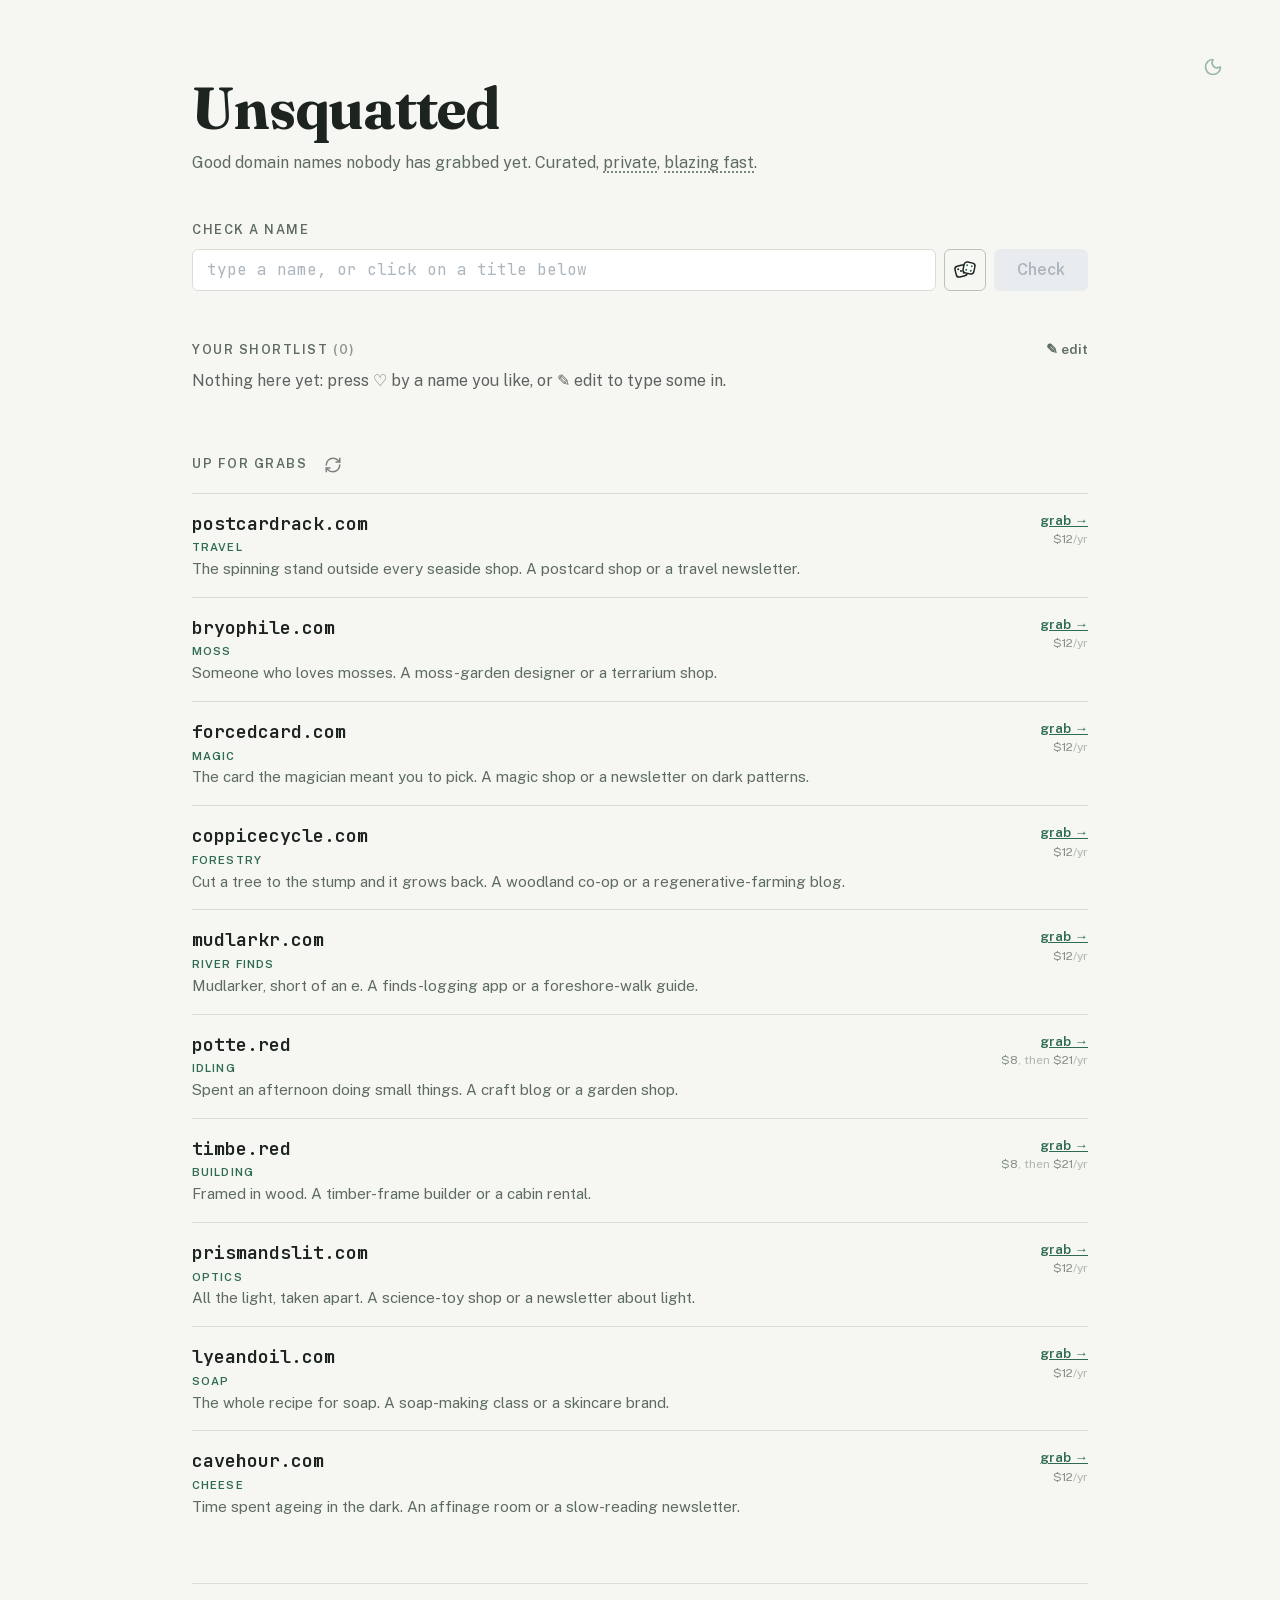
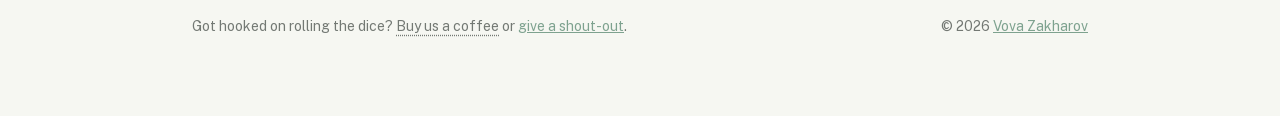
==== commit b7ba6d77: "Built from 6fd7d328029ccb1a061bc0c756c78340ed655466" ====
--- a/index.html
+++ b/index.html
@@ -1,11 +1,11 @@
-<!DOCTYPE html><!--GcwsBOv0KnU5CgKehGLZe--><html lang="en" data-site="unsquatted" class="merriweather_e65d94df-module__vXjjqq__variable jetbrains_mono_45f7e288-module__iZ_4eq__variable fraunces_dbeb4a63-module__UEjOxq__variable public_sans_b4441e65-module__EkKopq__variable" data-mantine-color-scheme="light"><head><meta charSet="utf-8"/><meta name="viewport" content="width=device-width, initial-scale=1"/><link rel="preload" href="/_next/static/media/248e1dc0efc99276-s.p.8a6b2436.woff2" as="font" crossorigin="" type="font/woff2"/><link rel="preload" href="/_next/static/media/70bc3e132a0a741e-s.p.15008bfb.woff2" as="font" crossorigin="" type="font/woff2"/><link rel="preload" href="/_next/static/media/791bf8c4bb753ed6-s.p.fb4c44d9.woff2" as="font" crossorigin="" type="font/woff2"/><link rel="preload" href="/_next/static/media/fa0520225c6f3d07-s.p.d28ba1c8.woff2" as="font" crossorigin="" type="font/woff2"/><link rel="stylesheet" href="/_next/static/chunks/01ae14aa1f34f396.css" data-precedence="next"/><link rel="stylesheet" href="/_next/static/chunks/1834b47bc1255af0.css" data-precedence="next"/><link rel="stylesheet" href="/_next/static/chunks/5d03f008e36cd7db.css" data-precedence="next"/><link rel="preload" as="script" fetchPriority="low" href="/_next/static/chunks/f3f7e2cb6541253f.js"/><script src="/_next/static/chunks/4dacfad2209326a5.js" async=""></script><script src="/_next/static/chunks/148f0be3ab50cd37.js" async=""></script><script src="/_next/static/chunks/94bf88ab88646bab.js" async=""></script><script src="/_next/static/chunks/turbopack-8fab1e0576696fc8.js" async=""></script><script src="/_next/static/chunks/4e79c6623748209d.js" async=""></script><script src="/_next/static/chunks/e42dd38b3041ebb7.js" async=""></script><script src="/_next/static/chunks/d099a31df5f1aa7d.js" async=""></script><script src="/_next/static/chunks/398504abcb01b8fc.js" async=""></script><script src="/_next/static/chunks/45788fea6d46b194.js" async=""></script><script src="/_next/static/chunks/1db1d67ca9b3117f.js" async=""></script><meta name="next-size-adjust" content=""/><title>Unsquatted</title><meta name="description" content="Good domain names nobody has grabbed yet. Curated list · blazing-fast search · no reselling · no affiliate links"/><link rel="author" href="https://unsquatted.com"/><meta name="author" content="Vova Zakharov"/><meta name="creator" content="Unsquatted"/><meta property="og:title" content="Unsquatted"/><meta property="og:description" content="Good domain names nobody has grabbed yet. Curated list · blazing-fast search · no reselling · no affiliate links"/><meta property="og:url" content="https://unsquatted.com"/><meta property="og:site_name" content="Unsquatted"/><meta property="og:locale" content="en_US"/><meta property="og:image" content="https://unsquatted.com/card.og.png"/><meta property="og:image:width" content="2400"/><meta property="og:image:height" content="1260"/><meta property="og:image:alt" content="Unsquatted"/><meta property="og:type" content="website"/><meta name="twitter:card" content="summary_large_image"/><meta name="twitter:site" content="@vovahimself"/><meta name="twitter:creator" content="@vovahimself"/><meta name="twitter:title" content="Unsquatted"/><meta name="twitter:description" content="Good domain names nobody has grabbed yet. Curated list · blazing-fast search · no reselling · no affiliate links"/><meta name="twitter:image" content="https://unsquatted.com/card.og.png"/><link rel="icon" href="/icon.svg?icon.fc8cf843.svg" sizes="any" type="image/svg+xml"/><script data-mantine-script="true">try {
+<!DOCTYPE html><html lang="en" data-site="unsquatted" class="vXjjqq_variable iZ_4eq_variable UEjOxq_variable EkKopq_variable xD45jG_variable" data-mantine-color-scheme="light"><head><meta charSet="utf-8"/><meta name="viewport" content="width=device-width, initial-scale=1"/><link rel="preload" href="/_next/static/media/53897e768d329f66-s.p.3t6q91iet4nsy.woff2" as="font" crossorigin="" type="font/woff2"/><link rel="preload" href="/_next/static/media/598176322f0e7612-s.p.1d6sb5kuiz5lw.woff2" as="font" crossorigin="" type="font/woff2"/><link rel="preload" href="/_next/static/media/7015758c94fe7945-s.p.0ggqn9ig56u4s.woff2" as="font" crossorigin="" type="font/woff2"/><link rel="preload" href="/_next/static/media/9d473eb2c81ea1b1-s.p.33u8lzvd44aqk.woff2" as="font" crossorigin="" type="font/woff2"/><link rel="stylesheet" href="/_next/static/chunks/0l3j7ref-smc0.css" data-precedence="next"/><link rel="stylesheet" href="/_next/static/chunks/1tafm4jd5pkof.css" data-precedence="next"/><link rel="stylesheet" href="/_next/static/chunks/0zsybcc59z4rp.css" data-precedence="next"/><link rel="preload" as="script" fetchPriority="low" href="/_next/static/chunks/40ifh69hfdv7_.js"/><script src="/_next/static/chunks/42jxok9tkp8cz.js" async=""></script><script src="/_next/static/chunks/02bxvr9f1i-0p.js" async=""></script><script src="/_next/static/chunks/turbopack-077hmtqrhcoji.js" async=""></script><script src="/_next/static/chunks/06g2s4u8iajy9.js" async=""></script><script src="/_next/static/chunks/2-w-m7c_6tii_.js" async=""></script><script src="/_next/static/chunks/1b0ksfysn2gn4.js" async=""></script><script src="/_next/static/chunks/0loij_h65ff6b.js" async=""></script><title>Unsquatted</title><meta name="description" content="Good domain names nobody has grabbed yet. Curated, private, blazing fast."/><link rel="author" href="https://unsquatted.com"/><meta name="author" content="Vova Zakharov"/><meta name="creator" content="Unsquatted"/><meta property="og:title" content="Unsquatted"/><meta property="og:description" content="Good domain names nobody has grabbed yet. Curated, private, blazing fast."/><meta property="og:url" content="https://unsquatted.com"/><meta property="og:site_name" content="Unsquatted"/><meta property="og:locale" content="en_US"/><meta property="og:image" content="https://unsquatted.com/card.og.png"/><meta property="og:image:width" content="2400"/><meta property="og:image:height" content="1260"/><meta property="og:image:alt" content="Unsquatted"/><meta property="og:type" content="website"/><meta name="twitter:card" content="summary_large_image"/><meta name="twitter:site" content="@vovahimself"/><meta name="twitter:creator" content="@vovahimself"/><meta name="twitter:title" content="Unsquatted"/><meta name="twitter:description" content="Good domain names nobody has grabbed yet. Curated, private, blazing fast."/><meta name="twitter:image" content="https://unsquatted.com/card.og.png"/><link rel="icon" href="/icon.svg?icon.1kdetl1k3yqb4.svg" sizes="any" type="image/svg+xml"/><meta name="next-size-adjust" content=""/><script data-mantine-script="true">try {
   var _colorScheme = window.localStorage.getItem("mantine-color-scheme-value");
   var colorScheme = _colorScheme === "light" || _colorScheme === "dark" || _colorScheme === "auto" ? _colorScheme : "auto";
   var computedColorScheme = colorScheme !== "auto" ? colorScheme : window.matchMedia("(prefers-color-scheme: dark)").matches ? "dark" : "light";
   document.documentElement.setAttribute("data-mantine-color-scheme", computedColorScheme);
 } catch (e) {}
-</script><script>(function(a,b,c){let d=null;try{d=localStorage.getItem(a)}catch{}(d??c(navigator.languages))==="original"&&document.documentElement.setAttribute(b,"original")})("script","data-script",function(a){return a.some(a=>"ru"===a.slice(0,2).toLowerCase())?"original":"latin"})</script><script defer="" src="https://stats.vovazakharov.com/app.js" data-website-id="896c3b06-b6a7-499c-a01f-3d7077b3b8bd" data-domains="unsquatted.com"></script><script src="/_next/static/chunks/a6dad97d9634a72d.js" noModule=""></script></head><body><div hidden=""><!--$--><!--/$--></div><style data-mantine-styles="true">:root, :host{--mantine-color-white: var(--color-background);--mantine-color-black: var(--color-foreground);--mantine-line-height: 1.5;--mantine-font-family: var(--font-body);--mantine-font-family-monospace: var(--font-mono), monospace;--mantine-font-family-headings: var(--font-body);--mantine-heading-font-weight: var(--font-heading-weight);--mantine-radius-default: var(--radius-default);--mantine-primary-color-filled: var(--mantine-color-accent-filled);--mantine-primary-color-filled-hover: var(--mantine-color-accent-filled-hover);--mantine-primary-color-light: var(--mantine-color-accent-light);--mantine-primary-color-light-hover: var(--mantine-color-accent-light-hover);--mantine-primary-color-light-color: var(--mantine-color-accent-light-color);--mantine-breakpoint-xs: 30em;--mantine-breakpoint-sm: 40em;--mantine-breakpoint-md: 48em;--mantine-breakpoint-lg: 64em;--mantine-breakpoint-xl: 80em;--mantine-font-size-xs: 12px;--mantine-font-size-sm: 14px;--mantine-font-size-md: 16px;--mantine-font-size-lg: 18px;--mantine-font-size-xl: 20px;--mantine-line-height-xs: 1.3333;--mantine-line-height-sm: 1.4286;--mantine-line-height-md: 1.5;--mantine-line-height-lg: 1.5556;--mantine-line-height-xl: 1.4;--mantine-primary-color-0: var(--mantine-color-accent-0);--mantine-primary-color-1: var(--mantine-color-accent-1);--mantine-primary-color-2: var(--mantine-color-accent-2);--mantine-primary-color-3: var(--mantine-color-accent-3);--mantine-primary-color-4: var(--mantine-color-accent-4);--mantine-primary-color-5: var(--mantine-color-accent-5);--mantine-primary-color-6: var(--mantine-color-accent-6);--mantine-primary-color-7: var(--mantine-color-accent-7);--mantine-primary-color-8: var(--mantine-color-accent-8);--mantine-primary-color-9: var(--mantine-color-accent-9);--mantine-color-accent-0: var(--color-accent);--mantine-color-accent-1: var(--color-accent);--mantine-color-accent-2: var(--color-accent);--mantine-color-accent-3: var(--color-accent);--mantine-color-accent-4: var(--color-accent);--mantine-color-accent-5: var(--color-accent);--mantine-color-accent-6: var(--color-accent);--mantine-color-accent-7: var(--color-accent);--mantine-color-accent-8: var(--color-accent);--mantine-color-accent-9: var(--color-accent);--mantine-h1-font-size: 36px;--mantine-h1-line-height: 40px;--mantine-h1-font-weight: var(--font-heading-weight);--mantine-h2-font-size: 30px;--mantine-h2-line-height: 36px;--mantine-h2-font-weight: var(--font-heading-weight);--mantine-h3-font-size: 24px;--mantine-h3-line-height: 32px;--mantine-h3-font-weight: var(--font-heading-weight);--mantine-h4-font-size: 20px;--mantine-h4-line-height: 28px;--mantine-h4-font-weight: var(--font-heading-weight);--mantine-h5-font-weight: var(--font-heading-weight);--mantine-h6-font-weight: var(--font-heading-weight);--mantine-color-body: var(--color-background);--mantine-color-text: var(--color-foreground);--mantine-color-anchor: var(--color-foreground);--mantine-color-default-border: var(--color-border-hairline-strong);}
+</script><script>(function(a,b,c){let d=null;try{d=localStorage.getItem(a)}catch{}(d??c(navigator.languages))==="original"&&document.documentElement.setAttribute(b,"original")})("script","data-script",function(a){return a.some(a=>"ru"===a.slice(0,2).toLowerCase())?"original":"latin"})</script><script defer="" src="https://stats.vovazakharov.com/app.js" data-website-id="896c3b06-b6a7-499c-a01f-3d7077b3b8bd" data-domains="unsquatted.com" data-exclude-hash="true"></script><script src="/_next/static/chunks/0cz1d0mv5g_q7.js" noModule=""></script></head><body><div hidden=""><!--$--><!--/$--></div><style data-mantine-styles="true">:root, :host{--mantine-color-white: var(--color-background);--mantine-color-black: var(--color-foreground);--mantine-line-height: 1.5;--mantine-font-family: var(--font-body);--mantine-font-family-monospace: var(--font-mono), monospace;--mantine-font-family-headings: var(--font-body);--mantine-heading-font-weight: var(--font-heading-weight);--mantine-radius-default: var(--radius-default);--mantine-primary-color-filled: var(--mantine-color-accent-filled);--mantine-primary-color-filled-hover: var(--mantine-color-accent-filled-hover);--mantine-primary-color-light: var(--mantine-color-accent-light);--mantine-primary-color-light-hover: var(--mantine-color-accent-light-hover);--mantine-primary-color-light-color: var(--mantine-color-accent-light-color);--mantine-breakpoint-xs: 30em;--mantine-breakpoint-sm: 40em;--mantine-breakpoint-md: 48em;--mantine-breakpoint-lg: 64em;--mantine-breakpoint-xl: 80em;--mantine-font-size-xs: 12px;--mantine-font-size-sm: 14px;--mantine-font-size-md: 16px;--mantine-font-size-lg: 18px;--mantine-font-size-xl: 20px;--mantine-line-height-xs: 1.3333;--mantine-line-height-sm: 1.4286;--mantine-line-height-md: 1.5;--mantine-line-height-lg: 1.5556;--mantine-line-height-xl: 1.4;--mantine-primary-color-0: var(--mantine-color-accent-0);--mantine-primary-color-1: var(--mantine-color-accent-1);--mantine-primary-color-2: var(--mantine-color-accent-2);--mantine-primary-color-3: var(--mantine-color-accent-3);--mantine-primary-color-4: var(--mantine-color-accent-4);--mantine-primary-color-5: var(--mantine-color-accent-5);--mantine-primary-color-6: var(--mantine-color-accent-6);--mantine-primary-color-7: var(--mantine-color-accent-7);--mantine-primary-color-8: var(--mantine-color-accent-8);--mantine-primary-color-9: var(--mantine-color-accent-9);--mantine-color-accent-0: var(--color-accent);--mantine-color-accent-1: var(--color-accent);--mantine-color-accent-2: var(--color-accent);--mantine-color-accent-3: var(--color-accent);--mantine-color-accent-4: var(--color-accent);--mantine-color-accent-5: var(--color-accent);--mantine-color-accent-6: var(--color-accent);--mantine-color-accent-7: var(--color-accent);--mantine-color-accent-8: var(--color-accent);--mantine-color-accent-9: var(--color-accent);--mantine-h1-font-size: 36px;--mantine-h1-line-height: 40px;--mantine-h1-font-weight: var(--font-heading-weight);--mantine-h2-font-size: 30px;--mantine-h2-line-height: 36px;--mantine-h2-font-weight: var(--font-heading-weight);--mantine-h3-font-size: 24px;--mantine-h3-line-height: 32px;--mantine-h3-font-weight: var(--font-heading-weight);--mantine-h4-font-size: 20px;--mantine-h4-line-height: 28px;--mantine-h4-font-weight: var(--font-heading-weight);--mantine-h5-font-weight: var(--font-heading-weight);--mantine-h6-font-weight: var(--font-heading-weight);--mantine-color-body: var(--color-background);--mantine-color-text: var(--color-foreground);--mantine-color-anchor: var(--color-foreground);--mantine-color-default-border: var(--color-border-hairline-strong);}
 
 :root[data-mantine-color-scheme="dark"], :host([data-mantine-color-scheme="dark"]){--mantine-color-anchor: var(--mantine-color-accent-4);--mantine-color-accent-text: var(--mantine-color-accent-4);--mantine-color-accent-filled: var(--mantine-color-accent-8);--mantine-color-accent-filled-hover: var(--mantine-color-accent-9);--mantine-color-accent-light: color-mix(in srgb, var(--color-accent), black 50%);--mantine-color-accent-light-hover: color-mix(in srgb, var(--color-accent), black 30%);--mantine-color-accent-light-color: var(--mantine-color-accent-0);--mantine-color-accent-outline: var(--mantine-color-accent-4);--mantine-color-accent-outline-hover: color-mix(in srgb, var(--color-accent), transparent 95%);}
 
-:root[data-mantine-color-scheme="light"], :host([data-mantine-color-scheme="light"]){--mantine-color-text: var(--color-foreground);--mantine-color-body: var(--color-background);--mantine-color-anchor: var(--mantine-color-accent-6);--mantine-color-accent-text: var(--mantine-color-accent-filled);--mantine-color-accent-filled: var(--mantine-color-accent-6);--mantine-color-accent-filled-hover: var(--mantine-color-accent-7);--mantine-color-accent-light: var(--mantine-color-accent-1);--mantine-color-accent-light-hover: var(--mantine-color-accent-2);--mantine-color-accent-light-color: var(--mantine-color-accent-9);--mantine-color-accent-outline: var(--mantine-color-accent-6);--mantine-color-accent-outline-hover: color-mix(in srgb, var(--color-accent), transparent 95%);}</style><style data-mantine-styles="classes">@media (max-width: 29.99375em) {.mantine-visible-from-xs {display: none !important;}}@media (min-width: 30em) {.mantine-hidden-from-xs {display: none !important;}}@media (max-width: 39.99375em) {.mantine-visible-from-sm {display: none !important;}}@media (min-width: 40em) {.mantine-hidden-from-sm {display: none !important;}}@media (max-width: 47.99375em) {.mantine-visible-from-md {display: none !important;}}@media (min-width: 48em) {.mantine-hidden-from-md {display: none !important;}}@media (max-width: 63.99375em) {.mantine-visible-from-lg {display: none !important;}}@media (min-width: 64em) {.mantine-hidden-from-lg {display: none !important;}}@media (max-width: 79.99375em) {.mantine-visible-from-xl {display: none !important;}}@media (min-width: 80em) {.mantine-hidden-from-xl {display: none !important;}}</style><div class="theme-corner-module-scss-module__Bh5jTq__corner"><button style="--ai-size:calc(2.375rem * var(--mantine-scale));--ai-bg:transparent;--ai-hover:transparent;--ai-color:var(--mantine-color-accent-light-color);--ai-bd:calc(0.0625rem * var(--mantine-scale)) solid transparent" class="mantine-focus-auto mantine-active theme-module-scss-module__6Zjlsa__control theme-toggle-module-scss-module__RlJyra__toggle print-hidden m_8d3f4000 mantine-ActionIcon-root m_87cf2631 mantine-UnstyledButton-root" data-variant="transparent" type="button" aria-label="Toggle theme"><span class="m_8d3afb97 mantine-ActionIcon-icon"><svg xmlns="http://www.w3.org/2000/svg" width="20" height="20" viewBox="0 0 24 24" fill="none" stroke="currentColor" stroke-width="2" stroke-linecap="round" stroke-linejoin="round" class="lucide lucide-moon theme-toggle-module-scss-module__RlJyra__whenLight" aria-hidden="true"><path d="M20.985 12.486a9 9 0 1 1-9.473-9.472c.405-.022.617.46.402.803a6 6 0 0 0 8.268 8.268c.344-.215.825-.004.803.401"></path></svg><svg xmlns="http://www.w3.org/2000/svg" width="20" height="20" viewBox="0 0 24 24" fill="none" stroke="currentColor" stroke-width="2" stroke-linecap="round" stroke-linejoin="round" class="lucide lucide-sun theme-toggle-module-scss-module__RlJyra__whenDark" aria-hidden="true"><circle cx="12" cy="12" r="4"></circle><path d="M12 2v2"></path><path d="M12 20v2"></path><path d="m4.93 4.93 1.41 1.41"></path><path d="m17.66 17.66 1.41 1.41"></path><path d="M2 12h2"></path><path d="M20 12h2"></path><path d="m6.34 17.66-1.41 1.41"></path><path d="m19.07 4.93-1.41 1.41"></path></svg></span></button></div><div class="page-shell-module-scss-module__Wao82G__page"><div style="--container-size:calc(56rem * var(--mantine-scale));padding-inline:0rem" class="m_7485cace mantine-Container-root" data-strategy="block"><main style="--stack-gap:calc(3rem * var(--mantine-scale));--stack-align:stretch;--stack-justify:flex-start" class="m_6d731127 mantine-Stack-root"><header><h1 class="unsquatted-home-module-scss-module__RXBzVW__masthead">Unsquatted</h1><p class="unsquatted-home-module-scss-module__RXBzVW__lede">Good domain names nobody has grabbed yet.</p><div class="unsquatted-home-module-scss-module__RXBzVW__byline">curated list · <button class="mantine-focus-auto noted-span-module-scss-module__zJUMDW__notedSpan m_87cf2631 mantine-UnstyledButton-root" type="button" aria-haspopup="dialog" aria-expanded="false" id="mantine-_R_1dmqlutb_">blazing-fast</button><div style="--popover-shadow:var(--mantine-shadow-md);display:none;z-index:300;top:0;left:0;width:calc(20rem * var(--mantine-scale))" class="m_38a85659 mantine-Popover-dropdown noted-span-module-scss-module__zJUMDW__note" aria-labelledby="mantine-_R_1dmqlutb_" id="mantine-_R_1dmqlutb_-dropdown" role="dialog" tabindex="-1" data-position="bottom-start" data-fixed="true">Because your browser asks the registries itself. And because we’ve always dreamed of getting to say that one day.</div> search · no reselling · no affiliate links</div></header><section aria-labelledby="check"><h2 id="check" class="unsquatted-home-module-scss-module__RXBzVW__sectionHeading">Check a name</h2><form class="unsquatted-home-module-scss-module__RXBzVW__field"><div class="unsquatted-home-module-scss-module__RXBzVW__fieldInput m_46b77525 mantine-InputWrapper-root mantine-TextInput-root" data-size="md"><div style="--input-height:var(--input-height-md);--input-fz:var(--mantine-font-size-md)" class="m_6c018570 mantine-Input-wrapper mantine-TextInput-wrapper" data-variant="default" data-size="md"><input class="unsquatted-home-module-scss-module__RXBzVW__input m_8fb7ebe7 mantine-Input-input mantine-TextInput-input" data-variant="default" aria-label="Domain name" placeholder="type a name, or click on a title below" autoComplete="off" spellCheck="false" id="mantine-_R_b6mqlutb_" value=""/></div></div><button style="--ai-size:calc(2.625rem * var(--mantine-scale));--ai-bg:transparent;--ai-hover:var(--color-foreground);--ai-hover-color:var(--color-background);--ai-color:var(--color-foreground);--ai-bd:1px solid var(--color-border-hairline-strong)" class="mantine-focus-auto mantine-active theme-module-scss-module__6Zjlsa__control unsquatted-home-module-scss-module__RXBzVW__diceButton m_8d3f4000 mantine-ActionIcon-root m_87cf2631 mantine-UnstyledButton-root" data-variant="default" type="button" aria-label="Roll a random name" title="Roll a random name"><span class="m_8d3afb97 mantine-ActionIcon-icon"><svg viewBox="0 0 24 24" width="24" height="24" fill="none" stroke="currentColor" stroke-width="1.5" stroke-linejoin="round" aria-hidden="true"><g transform="rotate(-14 8 13)"><rect class="unsquatted-home-module-scss-module__RXBzVW__diceBack" x="2.5" y="7.5" width="11" height="11" rx="3"></rect><g class="unsquatted-home-module-scss-module__RXBzVW__dicePipsBack"><circle cx="5.7" cy="10.7" r="1"></circle><circle cx="8" cy="13" r="1"></circle><circle cx="10.3" cy="15.3" r="1"></circle></g></g><g transform="rotate(12 16 10)"><rect class="unsquatted-home-module-scss-module__RXBzVW__diceFront" x="10.5" y="4.5" width="11" height="11" rx="3"></rect><g class="unsquatted-home-module-scss-module__RXBzVW__dicePipsFront"><circle cx="13.6" cy="7.6" r="1"></circle><circle cx="18.4" cy="7.6" r="1"></circle><circle cx="13.6" cy="12.4" r="1"></circle><circle cx="18.4" cy="12.4" r="1"></circle></g></g></svg></span></button><button style="--button-height:var(--button-height-md);--button-padding-x:var(--button-padding-x-md);--button-fz:var(--mantine-font-size-md);--button-color:var(--mantine-color-white)" class="mantine-focus-auto mantine-active theme-module-scss-module__6Zjlsa__control unsquatted-home-module-scss-module__RXBzVW__check m_77c9d27d mantine-Button-root m_87cf2631 mantine-UnstyledButton-root" data-size="md" type="submit"><span class="m_80f1301b mantine-Button-inner"><span class="m_811560b9 mantine-Button-label">Check</span></span></button></form></section><section aria-labelledby="names"><h2 id="names" class="unsquatted-home-module-scss-module__RXBzVW__sectionHeading">Up for grabs</h2><ul class="unsquatted-home-module-scss-module__RXBzVW__picks"><li class="unsquatted-home-module-scss-module__RXBzVW__pick" data-taken="false"><button type="button" class="unsquatted-home-module-scss-module__RXBzVW__domain">foxedpage.com</button><span class="unsquatted-home-module-scss-module__RXBzVW__category">book trade</span><p class="unsquatted-home-module-scss-module__RXBzVW__blurb">Foxing is the brown spotting on old paper. A used-book shop or a reading app.</p><span class="unsquatted-home-module-scss-module__RXBzVW__register"><a class="mantine-focus-auto m_849cf0da m_b6d8b162 mantine-Text-root mantine-Anchor-root" data-inherit="true" data-underline="always" href="https://porkbun.com/checkout/search?q=foxedpage.com" target="_blank" rel="noopener noreferrer">grab →</a><span class="unsquatted-home-module-scss-module__RXBzVW__price">$11<span class="unsquatted-home-module-scss-module__RXBzVW__priceFiller">/yr</span></span></span></li><li class="unsquatted-home-module-scss-module__RXBzVW__pick" data-taken="false"><button type="button" class="unsquatted-home-module-scss-module__RXBzVW__domain">thawdate.com</button><span class="unsquatted-home-module-scss-module__RXBzVW__category">weather</span><p class="unsquatted-home-module-scss-module__RXBzVW__blurb">The last-frost date every gardener asks about. A planting calendar.</p><span class="unsquatted-home-module-scss-module__RXBzVW__register"><a class="mantine-focus-auto m_849cf0da m_b6d8b162 mantine-Text-root mantine-Anchor-root" data-inherit="true" data-underline="always" href="https://porkbun.com/checkout/search?q=thawdate.com" target="_blank" rel="noopener noreferrer">grab →</a><span class="unsquatted-home-module-scss-module__RXBzVW__price">$11<span class="unsquatted-home-module-scss-module__RXBzVW__priceFiller">/yr</span></span></span></li><li class="unsquatted-home-module-scss-module__RXBzVW__pick" data-taken="false"><button type="button" class="unsquatted-home-module-scss-module__RXBzVW__domain">murmurmill.com</button><span class="unsquatted-home-module-scss-module__RXBzVW__category">alliteration</span><p class="unsquatted-home-module-scss-module__RXBzVW__blurb">Sounds like a podcast studio. Short and soft.</p><span class="unsquatted-home-module-scss-module__RXBzVW__register"><a class="mantine-focus-auto m_849cf0da m_b6d8b162 mantine-Text-root mantine-Anchor-root" data-inherit="true" data-underline="always" href="https://porkbun.com/checkout/search?q=murmurmill.com" target="_blank" rel="noopener noreferrer">grab →</a><span class="unsquatted-home-module-scss-module__RXBzVW__price">$11<span class="unsquatted-home-module-scss-module__RXBzVW__priceFiller">/yr</span></span></span></li><li class="unsquatted-home-module-scss-module__RXBzVW__pick" data-taken="false"><button type="button" class="unsquatted-home-module-scss-module__RXBzVW__domain">mendthings.com</button><span class="unsquatted-home-module-scss-module__RXBzVW__category">plain verb</span><p class="unsquatted-home-module-scss-module__RXBzVW__blurb">A repair café, a fix-it marketplace, a newsletter about keeping stuff.</p><span class="unsquatted-home-module-scss-module__RXBzVW__register"><a class="mantine-focus-auto m_849cf0da m_b6d8b162 mantine-Text-root mantine-Anchor-root" data-inherit="true" data-underline="always" href="https://porkbun.com/checkout/search?q=mendthings.com" target="_blank" rel="noopener noreferrer">grab →</a><span class="unsquatted-home-module-scss-module__RXBzVW__price">$11<span class="unsquatted-home-module-scss-module__RXBzVW__priceFiller">/yr</span></span></span></li><li class="unsquatted-home-module-scss-module__RXBzVW__pick" data-taken="false"><button type="button" class="unsquatted-home-module-scss-module__RXBzVW__domain">proofingdrawer.com</button><span class="unsquatted-home-module-scss-module__RXBzVW__category">kitchen</span><p class="unsquatted-home-module-scss-module__RXBzVW__blurb">Where dough rises. A baking school or a slow-food blog.</p><span class="unsquatted-home-module-scss-module__RXBzVW__register"><a class="mantine-focus-auto m_849cf0da m_b6d8b162 mantine-Text-root mantine-Anchor-root" data-inherit="true" data-underline="always" href="https://porkbun.com/checkout/search?q=proofingdrawer.com" target="_blank" rel="noopener noreferrer">grab →</a><span class="unsquatted-home-module-scss-module__RXBzVW__price">$11<span class="unsquatted-home-module-scss-module__RXBzVW__priceFiller">/yr</span></span></span></li><li class="unsquatted-home-module-scss-module__RXBzVW__pick" data-taken="false"><button type="button" class="unsquatted-home-module-scss-module__RXBzVW__domain">tidesetter.com</button><span class="unsquatted-home-module-scss-module__RXBzVW__category">sailing</span><p class="unsquatted-home-module-scss-module__RXBzVW__blurb">Sets the pace without shouting. A scheduling tool or a coaching practice.</p><span class="unsquatted-home-module-scss-module__RXBzVW__register"><a class="mantine-focus-auto m_849cf0da m_b6d8b162 mantine-Text-root mantine-Anchor-root" data-inherit="true" data-underline="always" href="https://porkbun.com/checkout/search?q=tidesetter.com" target="_blank" rel="noopener noreferrer">grab →</a><span class="unsquatted-home-module-scss-module__RXBzVW__price">$11<span class="unsquatted-home-module-scss-module__RXBzVW__priceFiller">/yr</span></span></span></li><li class="unsquatted-home-module-scss-module__RXBzVW__pick" data-taken="false"><button type="button" class="unsquatted-home-module-scss-module__RXBzVW__domain">awlwork.com</button><span class="unsquatted-home-module-scss-module__RXBzVW__category">trade tools</span><p class="unsquatted-home-module-scss-module__RXBzVW__blurb">Seven letters, one tool. Leathercraft, bookbinding, any handwork brand.</p><span class="unsquatted-home-module-scss-module__RXBzVW__register"><a class="mantine-focus-auto m_849cf0da m_b6d8b162 mantine-Text-root mantine-Anchor-root" data-inherit="true" data-underline="always" href="https://porkbun.com/checkout/search?q=awlwork.com" target="_blank" rel="noopener noreferrer">grab →</a><span class="unsquatted-home-module-scss-module__RXBzVW__price">$11<span class="unsquatted-home-module-scss-module__RXBzVW__priceFiller">/yr</span></span></span></li><li class="unsquatted-home-module-scss-module__RXBzVW__pick" data-taken="false"><button type="button" class="unsquatted-home-module-scss-module__RXBzVW__domain">ashbyfold.com</button><span class="unsquatted-home-module-scss-module__RXBzVW__category">invented place</span><p class="unsquatted-home-module-scss-module__RXBzVW__blurb">Reads like a village that should exist. A holiday let, a cider, a novel.</p><span class="unsquatted-home-module-scss-module__RXBzVW__register"><a class="mantine-focus-auto m_849cf0da m_b6d8b162 mantine-Text-root mantine-Anchor-root" data-inherit="true" data-underline="always" href="https://porkbun.com/checkout/search?q=ashbyfold.com" target="_blank" rel="noopener noreferrer">grab →</a><span class="unsquatted-home-module-scss-module__RXBzVW__price">$11<span class="unsquatted-home-module-scss-module__RXBzVW__priceFiller">/yr</span></span></span></li><li class="unsquatted-home-module-scss-module__RXBzVW__pick" data-taken="false"><button type="button" class="unsquatted-home-module-scss-module__RXBzVW__domain">nightglowlab.com</button><span class="unsquatted-home-module-scss-module__RXBzVW__category">astronomy</span><p class="unsquatted-home-module-scss-module__RXBzVW__blurb">The faint light of the night sky. A dark-sky tour or a sleep product.</p><span class="unsquatted-home-module-scss-module__RXBzVW__register"><a class="mantine-focus-auto m_849cf0da m_b6d8b162 mantine-Text-root mantine-Anchor-root" data-inherit="true" data-underline="always" href="https://porkbun.com/checkout/search?q=nightglowlab.com" target="_blank" rel="noopener noreferrer">grab →</a><span class="unsquatted-home-module-scss-module__RXBzVW__price">$11<span class="unsquatted-home-module-scss-module__RXBzVW__priceFiller">/yr</span></span></span></li><li class="unsquatted-home-module-scss-module__RXBzVW__pick" data-taken="false"><button type="button" class="unsquatted-home-module-scss-module__RXBzVW__domain">timberfare.com</button><span class="unsquatted-home-module-scss-module__RXBzVW__category">random pair</span><p class="unsquatted-home-module-scss-module__RXBzVW__blurb">Timber and fare. A forest café, a cabin-trip company.</p><span class="unsquatted-home-module-scss-module__RXBzVW__register"><a class="mantine-focus-auto m_849cf0da m_b6d8b162 mantine-Text-root mantine-Anchor-root" data-inherit="true" data-underline="always" href="https://porkbun.com/checkout/search?q=timberfare.com" target="_blank" rel="noopener noreferrer">grab →</a><span class="unsquatted-home-module-scss-module__RXBzVW__price">$11<span class="unsquatted-home-module-scss-module__RXBzVW__priceFiller">/yr</span></span></span></li></ul></section><footer class="print-hidden"><div style="--divider-color:var(--color-border-hairline);margin-bottom:calc(2rem * var(--mantine-scale))" class="m_3eebeb36 mantine-Divider-root" data-orientation="horizontal" role="separator"></div><div style="--group-gap:calc(2rem * var(--mantine-scale));--group-align:flex-start;--group-justify:space-between;--group-wrap:wrap" class="m_4081bf90 mantine-Group-root"><div style="--text-fz:var(--mantine-font-size-sm);--text-lh:var(--mantine-line-height-sm);min-width:min(360px, 100%);flex:1" class="mantine-focus-auto site-footer-module-scss-module__UiNxnW__note m_b6d8b162 mantine-Text-root" data-size="sm">Got hooked on rolling the dice?<!-- --> <button class="mantine-focus-auto noted-span-module-scss-module__zJUMDW__notedSpan m_87cf2631 mantine-UnstyledButton-root" type="button" aria-haspopup="dialog" aria-expanded="false" id="mantine-_R_3lmnmqlutb_">Buy us a coffee</button><div style="--popover-shadow:var(--mantine-shadow-md);display:none;z-index:300;top:0;left:0;width:calc(20rem * var(--mantine-scale))" class="m_38a85659 mantine-Popover-dropdown noted-span-module-scss-module__zJUMDW__note" aria-labelledby="mantine-_R_3lmnmqlutb_" id="mantine-_R_3lmnmqlutb_-dropdown" role="dialog" tabindex="-1" data-position="bottom-start" data-fixed="true">Still looking for the coffee shop — stay tuned</div> <!-- -->or<!-- --> <a class="mantine-focus-auto m_849cf0da m_b6d8b162 mantine-Text-root mantine-Anchor-root" data-inherit="true" data-underline="always" href="https://x.com/intent/post?text=Check+out+https%3A%2F%2Funsquatted.com%3A+%5Binsert+why+you+love+it%2C+or+keep+the+placeholder+for+the+lulz%5D" target="_blank" rel="noopener noreferrer">give a shout-out</a>.</div><p style="--text-fz:var(--mantine-font-size-sm);--text-lh:var(--mantine-line-height-sm);opacity:0.6" class="mantine-focus-auto m_b6d8b162 mantine-Text-root" data-size="sm">© <!-- -->2026<!-- --> <a class="mantine-focus-auto m_849cf0da m_b6d8b162 mantine-Text-root mantine-Anchor-root" data-inherit="true" data-underline="always" href="https://vovazakharov.com" target="_blank" rel="noopener noreferrer">Vova Zakharov</a></p></div></footer></main></div></div><!--$--><!--/$--><script src="/_next/static/chunks/f3f7e2cb6541253f.js" id="_R_" async=""></script><script>(self.__next_f=self.__next_f||[]).push([0])</script><script>self.__next_f.push([1,"1:\"$Sreact.fragment\"\n2:I[9171,[\"/_next/static/chunks/4e79c6623748209d.js\",\"/_next/static/chunks/e42dd38b3041ebb7.js\"],\"ColorSchemeScript\"]\n3:I[40203,[\"/_next/static/chunks/4e79c6623748209d.js\",\"/_next/static/chunks/e42dd38b3041ebb7.js\"],\"ThemeProvider\"]\n4:I[753,[\"/_next/static/chunks/4e79c6623748209d.js\",\"/_next/static/chunks/e42dd38b3041ebb7.js\"],\"ThemeToggle\"]\n5:I[99952,[\"/_next/static/chunks/d099a31df5f1aa7d.js\",\"/_next/static/chunks/398504abcb01b8fc.js\"],\"default\"]\n6:I[99258,[\"/_next/static/chunks/d099a31df5f1aa7d.js\",\"/_next/static/chunks/398504abcb01b8fc.js\"],\"default\"]\n8:I[50774,[\"/_next/static/chunks/d099a31df5f1aa7d.js\",\"/_next/static/chunks/398504abcb01b8fc.js\"],\"OutletBoundary\"]\n9:\"$Sreact.suspense\"\nb:I[50774,[\"/_next/static/chunks/d099a31df5f1aa7d.js\",\"/_next/static/chunks/398504abcb01b8fc.js\"],\"ViewportBoundary\"]\nd:I[50774,[\"/_next/static/chunks/d099a31df5f1aa7d.js\",\"/_next/static/chunks/398504abcb01b8fc.js\"],\"MetadataBoundary\"]\nf:I[85921,[],\"default\"]\n:HL[\"/_next/static/chunks/01ae14aa1f34f396.css\",\"style\"]\n:HL[\"/_next/static/chunks/1834b47bc1255af0.css\",\"style\"]\n:HL[\"/_next/static/media/248e1dc0efc99276-s.p.8a6b2436.woff2\",\"font\",{\"crossOrigin\":\"\",\"type\":\"font/woff2\"}]\n:HL[\"/_next/static/media/70bc3e132a0a741e-s.p.15008bfb.woff2\",\"font\",{\"crossOrigin\":\"\",\"type\":\"font/woff2\"}]\n:HL[\"/_next/static/media/791bf8c4bb753ed6-s.p.fb4c44d9.woff2\",\"font\",{\"crossOrigin\":\"\",\"type\":\"font/woff2\"}]\n:HL[\"/_next/static/media/fa0520225c6f3d07-s.p.d28ba1c8.woff2\",\"font\",{\"crossOrigin\":\"\",\"type\":\"font/woff2\"}]\n:HL[\"/_next/static/chunks/5d03f008e36cd7db.css\",\"style\"]\n"])</script><script>self.__next_f.push([1,"0:{\"P\":null,\"b\":\"GcwsBOv0KnU5CgKehGLZe\",\"c\":[\"\",\"\"],\"q\":\"\",\"i\":false,\"f\":[[[\"\",{\"children\":[\"__PAGE__\",{}]},\"$undefined\",\"$undefined\",true],[[\"$\",\"$1\",\"c\",{\"children\":[[[\"$\",\"link\",\"0\",{\"rel\":\"stylesheet\",\"href\":\"/_next/static/chunks/01ae14aa1f34f396.css\",\"precedence\":\"next\",\"crossOrigin\":\"$undefined\",\"nonce\":\"$undefined\"}],[\"$\",\"link\",\"1\",{\"rel\":\"stylesheet\",\"href\":\"/_next/static/chunks/1834b47bc1255af0.css\",\"precedence\":\"next\",\"crossOrigin\":\"$undefined\",\"nonce\":\"$undefined\"}],[\"$\",\"script\",\"script-0\",{\"src\":\"/_next/static/chunks/4e79c6623748209d.js\",\"async\":true,\"nonce\":\"$undefined\"}],[\"$\",\"script\",\"script-1\",{\"src\":\"/_next/static/chunks/e42dd38b3041ebb7.js\",\"async\":true,\"nonce\":\"$undefined\"}]],[\"$\",\"html\",null,{\"lang\":\"en\",\"data-site\":\"unsquatted\",\"className\":\"merriweather_e65d94df-module__vXjjqq__variable jetbrains_mono_45f7e288-module__iZ_4eq__variable fraunces_dbeb4a63-module__UEjOxq__variable public_sans_b4441e65-module__EkKopq__variable\",\"suppressHydrationWarning\":true,\"data-mantine-color-scheme\":\"light\",\"children\":[[\"$\",\"head\",null,{\"children\":[[[\"$\",\"$L2\",null,{\"defaultColorScheme\":\"auto\"}],[\"$\",\"script\",null,{\"dangerouslySetInnerHTML\":{\"__html\":\"(function(a,b,c){let d=null;try{d=localStorage.getItem(a)}catch{}(d??c(navigator.languages))===\\\"original\\\"\u0026\u0026document.documentElement.setAttribute(b,\\\"original\\\")})(\\\"script\\\",\\\"data-script\\\",function(a){return a.some(a=\u003e\\\"ru\\\"===a.slice(0,2).toLowerCase())?\\\"original\\\":\\\"latin\\\"})\"}}]],[\"$\",\"script\",null,{\"defer\":true,\"src\":\"https://stats.vovazakharov.com/app.js\",\"data-website-id\":\"896c3b06-b6a7-499c-a01f-3d7077b3b8bd\",\"data-domains\":\"unsquatted.com\"}]]}],[\"$\",\"body\",null,{\"children\":[\"$\",\"$L3\",null,{\"children\":[[\"$\",\"div\",null,{\"className\":\"theme-corner-module-scss-module__Bh5jTq__corner\",\"children\":[\"$\",\"$L4\",null,{\"label\":\"Toggle theme\"}]}],[\"$\",\"$L5\",null,{\"parallelRouterKey\":\"children\",\"error\":\"$undefined\",\"errorStyles\":\"$undefined\",\"errorScripts\":\"$undefined\",\"template\":[\"$\",\"$L6\",null,{}],\"templateStyles\":\"$undefined\",\"templateScripts\":\"$undefined\",\"notFound\":[[[\"$\",\"title\",null,{\"children\":\"404: This page could not be found.\"}],[\"$\",\"div\",null,{\"style\":{\"fontFamily\":\"system-ui,\\\"Segoe UI\\\",Roboto,Helvetica,Arial,sans-serif,\\\"Apple Color Emoji\\\",\\\"Segoe UI Emoji\\\"\",\"height\":\"100vh\",\"textAlign\":\"center\",\"display\":\"flex\",\"flexDirection\":\"column\",\"alignItems\":\"center\",\"justifyContent\":\"center\"},\"children\":[\"$\",\"div\",null,{\"children\":[[\"$\",\"style\",null,{\"dangerouslySetInnerHTML\":{\"__html\":\"body{color:#000;background:#fff;margin:0}.next-error-h1{border-right:1px solid rgba(0,0,0,.3)}@media (prefers-color-scheme:dark){body{color:#fff;background:#000}.next-error-h1{border-right:1px solid rgba(255,255,255,.3)}}\"}}],[\"$\",\"h1\",null,{\"className\":\"next-error-h1\",\"style\":{\"display\":\"inline-block\",\"margin\":\"0 20px 0 0\",\"padding\":\"0 23px 0 0\",\"fontSize\":24,\"fontWeight\":500,\"verticalAlign\":\"top\",\"lineHeight\":\"49px\"},\"children\":404}],[\"$\",\"div\",null,{\"style\":{\"display\":\"inline-block\"},\"children\":[\"$\",\"h2\",null,{\"style\":{\"fontSize\":14,\"fontWeight\":400,\"lineHeight\":\"49px\",\"margin\":0},\"children\":\"This page could not be found.\"}]}]]}]}]],[]],\"forbidden\":\"$undefined\",\"unauthorized\":\"$undefined\"}]]}]}]]}]]}],{\"children\":[[\"$\",\"$1\",\"c\",{\"children\":[\"$L7\",[[\"$\",\"link\",\"0\",{\"rel\":\"stylesheet\",\"href\":\"/_next/static/chunks/5d03f008e36cd7db.css\",\"precedence\":\"next\",\"crossOrigin\":\"$undefined\",\"nonce\":\"$undefined\"}],[\"$\",\"script\",\"script-0\",{\"src\":\"/_next/static/chunks/45788fea6d46b194.js\",\"async\":true,\"nonce\":\"$undefined\"}],[\"$\",\"script\",\"script-1\",{\"src\":\"/_next/static/chunks/1db1d67ca9b3117f.js\",\"async\":true,\"nonce\":\"$undefined\"}]],[\"$\",\"$L8\",null,{\"children\":[\"$\",\"$9\",null,{\"name\":\"Next.MetadataOutlet\",\"children\":\"$@a\"}]}]]}],{},null,false,false]},null,false,false],[\"$\",\"$1\",\"h\",{\"children\":[null,[\"$\",\"$Lb\",null,{\"children\":\"$@c\"}],[\"$\",\"div\",null,{\"hidden\":true,\"children\":[\"$\",\"$Ld\",null,{\"children\":[\"$\",\"$9\",null,{\"name\":\"Next.Metadata\",\"children\":\"$@e\"}]}]}],[\"$\",\"meta\",null,{\"name\":\"next-size-adjust\",\"content\":\"\"}]]}],false]],\"m\":\"$undefined\",\"G\":[\"$f\",[]],\"S\":true}\n"])</script><script>self.__next_f.push([1,"c:[[\"$\",\"meta\",\"0\",{\"charSet\":\"utf-8\"}],[\"$\",\"meta\",\"1\",{\"name\":\"viewport\",\"content\":\"width=device-width, initial-scale=1\"}]]\n"])</script><script>self.__next_f.push([1,"10:I[79106,[\"/_next/static/chunks/d099a31df5f1aa7d.js\",\"/_next/static/chunks/398504abcb01b8fc.js\"],\"IconMark\"]\n"])</script><script>self.__next_f.push([1,"e:[[\"$\",\"title\",\"0\",{\"children\":\"Unsquatted\"}],[\"$\",\"meta\",\"1\",{\"name\":\"description\",\"content\":\"Good domain names nobody has grabbed yet. Curated list · blazing-fast search · no reselling · no affiliate links\"}],[\"$\",\"link\",\"2\",{\"rel\":\"author\",\"href\":\"https://unsquatted.com\"}],[\"$\",\"meta\",\"3\",{\"name\":\"author\",\"content\":\"Vova Zakharov\"}],[\"$\",\"meta\",\"4\",{\"name\":\"creator\",\"content\":\"Unsquatted\"}],[\"$\",\"meta\",\"5\",{\"property\":\"og:title\",\"content\":\"Unsquatted\"}],[\"$\",\"meta\",\"6\",{\"property\":\"og:description\",\"content\":\"Good domain names nobody has grabbed yet. Curated list · blazing-fast search · no reselling · no affiliate links\"}],[\"$\",\"meta\",\"7\",{\"property\":\"og:url\",\"content\":\"https://unsquatted.com\"}],[\"$\",\"meta\",\"8\",{\"property\":\"og:site_name\",\"content\":\"Unsquatted\"}],[\"$\",\"meta\",\"9\",{\"property\":\"og:locale\",\"content\":\"en_US\"}],[\"$\",\"meta\",\"10\",{\"property\":\"og:image\",\"content\":\"https://unsquatted.com/card.og.png\"}],[\"$\",\"meta\",\"11\",{\"property\":\"og:image:width\",\"content\":\"2400\"}],[\"$\",\"meta\",\"12\",{\"property\":\"og:image:height\",\"content\":\"1260\"}],[\"$\",\"meta\",\"13\",{\"property\":\"og:image:alt\",\"content\":\"Unsquatted\"}],[\"$\",\"meta\",\"14\",{\"property\":\"og:type\",\"content\":\"website\"}],[\"$\",\"meta\",\"15\",{\"name\":\"twitter:card\",\"content\":\"summary_large_image\"}],[\"$\",\"meta\",\"16\",{\"name\":\"twitter:site\",\"content\":\"@vovahimself\"}],[\"$\",\"meta\",\"17\",{\"name\":\"twitter:creator\",\"content\":\"@vovahimself\"}],[\"$\",\"meta\",\"18\",{\"name\":\"twitter:title\",\"content\":\"Unsquatted\"}],[\"$\",\"meta\",\"19\",{\"name\":\"twitter:description\",\"content\":\"Good domain names nobody has grabbed yet. Curated list · blazing-fast search · no reselling · no affiliate links\"}],[\"$\",\"meta\",\"20\",{\"name\":\"twitter:image\",\"content\":\"https://unsquatted.com/card.og.png\"}],[\"$\",\"link\",\"21\",{\"rel\":\"icon\",\"href\":\"/icon.svg?icon.fc8cf843.svg\",\"sizes\":\"any\",\"type\":\"image/svg+xml\"}],[\"$\",\"$L10\",\"22\",{}]]\n"])</script><script>self.__next_f.push([1,"a:null\n"])</script><script>self.__next_f.push([1,"11:I[34551,[\"/_next/static/chunks/4e79c6623748209d.js\",\"/_next/static/chunks/e42dd38b3041ebb7.js\",\"/_next/static/chunks/45788fea6d46b194.js\",\"/_next/static/chunks/1db1d67ca9b3117f.js\"],\"Box\"]\n12:I[28415,[\"/_next/static/chunks/4e79c6623748209d.js\",\"/_next/static/chunks/e42dd38b3041ebb7.js\",\"/_next/static/chunks/45788fea6d46b194.js\",\"/_next/static/chunks/1db1d67ca9b3117f.js\"],\"Container\"]\n13:I[94086,[\"/_next/static/chunks/4e79c6623748209d.js\",\"/_next/static/chunks/e42dd38b3041ebb7.js\",\"/_next/static/chunks/45788fea6d46b194.js\",\"/_next/static/chunks/1db1d67ca9b3117f.js\"],\"Stack\"]\n14:I[94641,[\"/_next/static/chunks/4e79c6623748209d.js\",\"/_next/static/chunks/e42dd38b3041ebb7.js\",\"/_next/static/chunks/45788fea6d46b194.js\",\"/_next/static/chunks/1db1d67ca9b3117f.js\"],\"NotedSpan\"]\n15:I[88,[\"/_next/static/chunks/4e79c6623748209d.js\",\"/_next/static/chunks/e42dd38b3041ebb7.js\",\"/_next/static/chunks/45788fea6d46b194.js\",\"/_next/static/chunks/1db1d67ca9b3117f.js\"],\"CheckerProvider\"]\n16:I[87250,[\"/_next/static/chunks/4e79c6623748209d.js\",\"/_next/static/chunks/e42dd38b3041ebb7.js\",\"/_next/static/chunks/45788fea6d46b194.js\",\"/_next/static/chunks/1db1d67ca9b3117f.js\"],\"NameChecker\"]\n"])</script><script>self.__next_f.push([1,"7:[\"$\",\"$L11\",null,{\"className\":\"page-shell-module-scss-module__Wao82G__page\",\"children\":[\"$\",\"$L12\",null,{\"size\":896,\"px\":0,\"children\":[\"$\",\"$L13\",null,{\"component\":\"main\",\"gap\":48,\"children\":[[\"$\",\"header\",null,{\"children\":[[\"$\",\"h1\",null,{\"className\":\"unsquatted-home-module-scss-module__RXBzVW__masthead\",\"children\":\"Unsquatted\"}],[\"$\",\"p\",null,{\"className\":\"unsquatted-home-module-scss-module__RXBzVW__lede\",\"children\":\"Good domain names nobody has grabbed yet.\"}],[\"$\",\"div\",null,{\"className\":\"unsquatted-home-module-scss-module__RXBzVW__byline\",\"children\":[\"curated list · \",[\"$\",\"$L14\",null,{\"words\":\"blazing-fast\",\"children\":\"Because your browser asks the registries itself. And because we’ve always dreamed of getting to say that one day.\"}],\" search · no reselling · no affiliate links\"]}]]}],[\"$\",\"$L15\",null,{\"children\":[[\"$\",\"section\",null,{\"aria-labelledby\":\"check\",\"children\":[[\"$\",\"h2\",null,{\"id\":\"check\",\"className\":\"unsquatted-home-module-scss-module__RXBzVW__sectionHeading\",\"children\":\"Check a name\"}],[\"$\",\"$L16\",null,{\"copy\":{\"lede\":\"Good domain names nobody has grabbed* yet.\",\"ledeNote\":\"* No, not even us.\",\"byline\":\"curated list · {blazing} search · no reselling · no affiliate links\",\"cardByline\":\"Curated, blazing fast.\",\"coffeeLink\":\"Buy us a coffee\",\"coffeeSoon\":\"Still looking for the coffee shop — stay tuned\",\"checkHeading\":\"Check a name\",\"blazing\":\"blazing-fast\",\"blazingWhy\":\"Because your browser asks the registries itself. And because we’ve always dreamed of getting to say that one day.\",\"fieldLabel\":\"Domain name\",\"fieldPlaceholder\":\"type a name, or click on a title below\",\"checkButton\":\"Check\",\"dice\":\"Roll a random name\",\"cantCheck\":\"can’t check that domain yet\",\"moreZones\":\"more tlds ↓\",\"fewerZones\":\"fewer tlds ↑\",\"listHeading\":\"Up for grabs\",\"register\":\"grab →\",\"verdict\":{\"pending\":\"checking…\",\"free\":\"grab →\",\"maybe\":\"maybe →\",\"maybeWhy\":\"We can’t know for sure: this registry won’t talk to a browser. But the name has no DNS records, which usually means nobody owns it.\",\"taken\":\"taken\",\"takenSince\":\"taken {year}\",\"expires\":\"Registered until {date}\",\"own\":\"seriously?\",\"unknown\":\"no answer\"},\"release\":{\"soon\":\"up for grabs within days\",\"now\":\"up for grabs any minute\",\"in\":\"up for grabs in {left} {unit}\"},\"units\":{\"day\":{\"one\":\"day\",\"other\":\"days\"},\"hour\":{\"one\":\"hour\",\"other\":\"hours\"},\"minute\":{\"one\":\"minute\",\"other\":\"minutes\"}},\"neighbour\":{\"registrable\":\"(but that wouldn’t be very nice)\",\"taken\":\"(can you imagine someone did that to us?)\"},\"price\":{\"then\":\", then \",\"perYear\":\"/yr\"},\"shoutOutPrompt\":\"Got hooked on rolling the dice?\",\"shoutOutOr\":\"or\",\"shoutOutLink\":\"give a shout-out\",\"shoutOutPost\":\"Check out {url}: [insert why you love it, or keep the placeholder for the lulz]\"},\"prices\":{\"ws\":{\"registration\":22.97,\"renewal\":22.97},\"mx\":{\"registration\":35.57,\"renewal\":41.23},\"as\":{\"registration\":51.8,\"renewal\":51.8},\"gg\":{\"registration\":51.8,\"renewal\":51.8},\"je\":{\"registration\":51.8,\"renewal\":51.8},\"de\":{\"registration\":2.9,\"renewal\":4.07},\"eu\":{\"registration\":5.88,\"renewal\":5.88},\"in\":{\"registration\":7.83,\"renewal\":7.83},\"bayern\":{\"registration\":31.41,\"renewal\":30.8},\"nrw\":{\"registration\":39.29,\"renewal\":39.29},\"tube\":{\"registration\":21.11,\"renewal\":21.11},\"tel\":{\"registration\":9.78,\"renewal\":9.78},\"top\":{\"registration\":1.63,\"renewal\":4.63},\"wang\":{\"registration\":4.12,\"renewal\":6.05},\"nz\":{\"registration\":14.92,\"renewal\":14.99},\"ph\":{\"registration\":42.36,\"renewal\":44.99},\"channel\":{\"registration\":10.81,\"renewal\":10.81},\"ing\":{\"registration\":10.81,\"renewal\":10.81},\"meme\":{\"registration\":10.81,\"renewal\":10.81},\"foo\":{\"registration\":10.81,\"renewal\":10.81},\"zip\":{\"registration\":10.81,\"renewal\":10.81},\"mov\":{\"registration\":10.81,\"renewal\":10.81},\"nexus\":{\"registration\":10.81,\"renewal\":10.81},\"dad\":{\"registration\":10.81,\"renewal\":10.81},\"phd\":{\"registration\":21.11,\"renewal\":21.11},\"prof\":{\"registration\":21.11,\"renewal\":21.11},\"esq\":{\"registration\":21.11,\"renewal\":21.11},\"boo\":{\"registration\":10.81,\"renewal\":10.81},\"rsvp\":{\"registration\":10.81,\"renewal\":10.81},\"day\":{\"registration\":10.81,\"renewal\":10.81},\"new\":{\"registration\":412.46,\"renewal\":412.46},\"app\":{\"registration\":8.75,\"renewal\":14.93},\"page\":{\"registration\":10.81,\"renewal\":10.81},\"dev\":{\"registration\":8.75,\"renewal\":12.87},\"soy\":{\"registration\":19.05,\"renewal\":19.05},\"how\":{\"registration\":21.11,\"renewal\":21.11},\"fly\":{\"registration\":13.9,\"renewal\":13.9},\"eat\":{\"registration\":13.9,\"renewal\":13.9},\"here\":{\"registration\":13.9,\"renewal\":13.9},\"shop\":{\"registration\":2.06,\"renewal\":31.41},\"com\":{\"registration\":11.08,\"renewal\":11.08},\"net\":{\"registration\":12.52,\"renewal\":12.52},\"org\":{\"registration\":7.98,\"renewal\":11.84},\"charity\":{\"registration\":5.99,\"renewal\":22.66},\"foundation\":{\"registration\":5.99,\"renewal\":22.66},\"gives\":{\"registration\":5.99,\"renewal\":22.66},\"ngo\":{\"registration\":15.96,\"renewal\":15.96},\"ong\":{\"registration\":15.96,\"renewal\":15.96},\"giving\":{\"registration\":5.99,\"renewal\":22.66},\"co\":{\"registration\":15.76,\"renewal\":31.2},\"site\":{\"registration\":1.96,\"renewal\":28.84},\"online\":{\"registration\":1.96,\"renewal\":28.84},\"store\":{\"registration\":2.57,\"renewal\":43.77},\"tech\":{\"registration\":6.99,\"renewal\":50.98},\"website\":{\"registration\":1.96,\"renewal\":21.11},\"space\":{\"registration\":1.96,\"renewal\":26.26},\"pw\":{\"registration\":4.43,\"renewal\":18.33},\"host\":{\"registration\":4.63,\"renewal\":81.87},\"press\":{\"registration\":4.63,\"renewal\":64.37},\"fun\":{\"registration\":2.57,\"renewal\":31.41},\"uno\":{\"registration\":4.63,\"renewal\":21.11},\"kred\":{\"registration\":12.87,\"renewal\":12.87},\"help\":{\"registration\":1.54,\"renewal\":26.26},\"lat\":{\"registration\":1.54,\"renewal\":26.26},\"game\":{\"registration\":309.47,\"renewal\":340.37},\"audio\":{\"registration\":103.5,\"renewal\":103.5},\"guitars\":{\"registration\":103.5,\"renewal\":103.5},\"christmas\":{\"registration\":31.41,\"renewal\":31.41},\"diet\":{\"registration\":103.5,\"renewal\":103.5},\"flowers\":{\"registration\":103.5,\"renewal\":103.5},\"hosting\":{\"registration\":309.47,\"renewal\":340.37},\"pics\":{\"registration\":1.54,\"renewal\":26.26},\"mom\":{\"registration\":1.54,\"renewal\":26.26},\"lol\":{\"registration\":1.54,\"renewal\":26.26},\"london\":{\"registration\":14.24,\"renewal\":27.98},\"sbs\":{\"registration\":1.8,\"renewal\":15.96},\"dealer\":{\"registration\":257.98,\"renewal\":\"$NaN\"},\"inc\":{\"registration\":257.98,\"renewal\":\"$NaN\"},\"qpon\":{\"registration\":2.05,\"renewal\":9.66},\"cfd\":{\"registration\":1.8,\"renewal\":15.96},\"autos\":{\"registration\":1.54,\"renewal\":14.21},\"homes\":{\"registration\":1.54,\"renewal\":14.21},\"motorcycles\":{\"registration\":1.54,\"renewal\":14.21},\"boats\":{\"registration\":1.54,\"renewal\":14.21},\"yachts\":{\"registration\":1.54,\"renewal\":14.21},\"storage\":{\"registration\":515.45,\"renewal\":515.45},\"security\":{\"registration\":\"$NaN\",\"renewal\":\"$NaN\"},\"protection\":{\"registration\":\"$NaN\",\"renewal\":\"$NaN\"},\"beauty\":{\"registration\":1.54,\"renewal\":14.21},\"skin\":{\"registration\":1.54,\"renewal\":14.21},\"hair\":{\"registration\":1.54,\"renewal\":14.21},\"makeup\":{\"registration\":1.54,\"renewal\":14.21},\"quest\":{\"registration\":1.54,\"renewal\":14.21},\"bond\":{\"registration\":1.8,\"renewal\":15.96},\"cars\":{\"registration\":\"$NaN\",\"renewal\":\"$NaN\"},\"car\":{\"registration\":\"$NaN\",\"renewal\":\"$NaN\"},\"auto\":{\"registration\":\"$NaN\",\"renewal\":\"$NaN\"},\"build\":{\"registration\":26.26,\"renewal\":26.26},\"cam\":{\"registration\":7.72,\"renewal\":14.93},\"luxury\":{\"registration\":26.26,\"renewal\":26.26},\"cyou\":{\"registration\":1.8,\"renewal\":15.96},\"saarland\":{\"registration\":22.33,\"renewal\":22.33},\"desi\":{\"registration\":13.05,\"renewal\":13.05},\"fo\":{\"registration\":51.19,\"renewal\":51.19},\"baby\":{\"registration\":1.54,\"renewal\":52.01},\"monster\":{\"registration\":1.54,\"renewal\":14.21},\"tickets\":{\"registration\":360.97,\"renewal\":386.71},\"college\":{\"registration\":10.3,\"renewal\":52.01},\"ooo\":{\"registration\":21.1,\"renewal\":21.1},\"icu\":{\"registration\":3.59,\"renewal\":15.96},\"best\":{\"registration\":1.73,\"renewal\":18.69},\"ceo\":{\"registration\":9.78,\"renewal\":103.5},\"art\":{\"registration\":3.6,\"renewal\":21.11},\"fm\":{\"registration\":87.85,\"renewal\":87.85},\"xyz\":{\"registration\":2.04,\"renewal\":14.21},\"fans\":{\"registration\":3.6,\"renewal\":8.75},\"rent\":{\"registration\":10.3,\"renewal\":52.01},\"theatre\":{\"registration\":515.45,\"renewal\":515.45},\"uk\":{\"registration\":5.66,\"renewal\":5.66},\"wales\":{\"registration\":10.59,\"renewal\":10.59},\"cymru\":{\"registration\":10.59,\"renewal\":10.59},\"jobs\":{\"registration\":101.64,\"renewal\":101.64},\"bot\":{\"registration\":52.01,\"renewal\":52.01},\"deal\":{\"registration\":31.41,\"renewal\":31.41},\"now\":{\"registration\":31.41,\"renewal\":31.41},\"moi\":{\"registration\":21.11,\"renewal\":21.11},\"free\":{\"registration\":31.41,\"renewal\":31.41},\"hot\":{\"registration\":41.71,\"renewal\":41.71},\"spot\":{\"registration\":21.11,\"renewal\":21.11},\"fast\":{\"registration\":23.69,\"renewal\":23.69},\"talk\":{\"registration\":31.41,\"renewal\":31.41},\"you\":{\"registration\":18.54,\"renewal\":18.54},\"med\":{\"registration\":71.96,\"renewal\":147.65},\"taipei\":{\"registration\":14.98,\"renewal\":15.19},\"tattoo\":{\"registration\":2.06,\"renewal\":31.41},\"photo\":{\"registration\":26.26,\"renewal\":26.26},\"blackfriday\":{\"registration\":103.5,\"renewal\":103.5},\"tv\":{\"registration\":26.26,\"renewal\":26.26},\"design\":{\"registration\":10.81,\"renewal\":46.86},\"ink\":{\"registration\":2.06,\"renewal\":26.26},\"wiki\":{\"registration\":2.06,\"renewal\":26.26},\"gay\":{\"registration\":2.06,\"renewal\":31.41},\"law\":{\"registration\":82.9,\"renewal\":82.9},\"luxe\":{\"registration\":15.96,\"renewal\":15.96},\"vip\":{\"registration\":4.12,\"renewal\":5.15},\"work\":{\"registration\":2.06,\"renewal\":10.81},\"beer\":{\"registration\":1.54,\"renewal\":26.26},\"surf\":{\"registration\":1.54,\"renewal\":26.26},\"fashion\":{\"registration\":26.26,\"renewal\":26.26},\"fit\":{\"registration\":2.06,\"renewal\":26.26},\"horse\":{\"registration\":26.26,\"renewal\":26.26},\"rodeo\":{\"registration\":10.81,\"renewal\":10.81},\"fishing\":{\"registration\":26.26,\"renewal\":26.26},\"garden\":{\"registration\":1.54,\"renewal\":26.26},\"vodka\":{\"registration\":26.26,\"renewal\":26.26},\"wedding\":{\"registration\":26.26,\"renewal\":26.26},\"yoga\":{\"registration\":26.26,\"renewal\":26.26},\"abogado\":{\"registration\":26.26,\"renewal\":26.26},\"boston\":{\"registration\":19.05,\"renewal\":19.05},\"casa\":{\"registration\":1.54,\"renewal\":10.81},\"miami\":{\"registration\":19.05,\"renewal\":19.05},\"cooking\":{\"registration\":26.26,\"renewal\":26.26},\"adult\":{\"registration\":52.01,\"renewal\":98.35},\"porn\":{\"registration\":52.01,\"renewal\":98.35},\"xxx\":{\"registration\":52.01,\"renewal\":98.35},\"sex\":{\"registration\":52.01,\"renewal\":98.35},\"rugby\":{\"registration\":41.98,\"renewal\":42.98},\"basketball\":{\"registration\":41.88,\"renewal\":42.88},\"osaka\":{\"registration\":26.68,\"renewal\":26.88},\"melbourne\":{\"registration\":40.12,\"renewal\":40.12},\"sydney\":{\"registration\":40.12,\"renewal\":40.12},\"compare\":{\"registration\":26.26,\"renewal\":26.26},\"select\":{\"registration\":26.26,\"renewal\":26.26},\"bible\":{\"registration\":40.68,\"renewal\":41.88},\"courses\":{\"registration\":1.54,\"renewal\":31.41},\"study\":{\"registration\":1.54,\"renewal\":31.41},\"moe\":{\"registration\":6.69,\"renewal\":13.05},\"health\":{\"registration\":10.81,\"renewal\":62.31},\"sucks\":{\"registration\":205.46,\"renewal\":213.14},\"one\":{\"registration\":4.63,\"renewal\":20.08},\"nyc\":{\"registration\":26.26,\"renewal\":26.26},\"us\":{\"registration\":4.43,\"renewal\":7},\"earth\":{\"registration\":15.96,\"renewal\":15.96},\"biz\":{\"registration\":6.69,\"renewal\":19.05},\"buzz\":{\"registration\":2.05,\"renewal\":26.26},\"men\":{\"registration\":4.61,\"renewal\":5.64},\"menu\":{\"registration\":26.96,\"renewal\":26.96},\"club\":{\"registration\":4.12,\"renewal\":15.96},\"trade\":{\"registration\":4.61,\"renewal\":5.64},\"bid\":{\"registration\":4.61,\"renewal\":5.64},\"webcam\":{\"registration\":10.79,\"renewal\":10.79},\"cricket\":{\"registration\":21.09,\"renewal\":21.09},\"party\":{\"registration\":4.61,\"renewal\":5.64},\"science\":{\"registration\":10.79,\"renewal\":10.79},\"review\":{\"registration\":10.79,\"renewal\":10.79},\"date\":{\"registration\":4.61,\"renewal\":5.64},\"faith\":{\"registration\":10.79,\"renewal\":10.79},\"accountant\":{\"registration\":21.09,\"renewal\":21.09},\"download\":{\"registration\":4.61,\"renewal\":5.64},\"loan\":{\"registration\":4.61,\"renewal\":5.64},\"racing\":{\"registration\":10.79,\"renewal\":10.79},\"win\":{\"registration\":4.61,\"renewal\":5.64},\"stream\":{\"registration\":4.61,\"renewal\":5.64},\"tw\":{\"registration\":13.99,\"renewal\":17.99},\"eco\":{\"registration\":59.73,\"renewal\":59.73},\"blog\":{\"registration\":2.57,\"renewal\":21.11},\"cc\":{\"registration\":3.4,\"renewal\":8.55},\"name\":{\"registration\":7.31,\"renewal\":7.31},\"my\":{\"registration\":2.37,\"renewal\":26.06},\"bh\":{\"registration\":39.78,\"renewal\":39.78},\"diy\":{\"registration\":4.63,\"renewal\":31.41},\"food\":{\"registration\":4.63,\"renewal\":31.41},\"living\":{\"registration\":4.63,\"renewal\":31.41},\"lifestyle\":{\"registration\":4.63,\"renewal\":31.41},\"vana\":{\"registration\":\"$NaN\",\"renewal\":\"$NaN\"},\"country\":{\"registration\":\"$NaN\",\"renewal\":\"$NaN\"},\"hiv\":{\"registration\":184.86,\"renewal\":184.86},\"click\":{\"registration\":1.54,\"renewal\":10.81},\"gift\":{\"registration\":16.58,\"renewal\":16.58},\"link\":{\"registration\":7.72,\"renewal\":7.72},\"property\":{\"registration\":52.01,\"renewal\":103.5},\"sexy\":{\"registration\":\"$NaN\",\"renewal\":\"$NaN\"},\"love\":{\"registration\":8.75,\"renewal\":23.17},\"hiphop\":{\"registration\":21.11,\"renewal\":21.11},\"music\":{\"registration\":38.62,\"renewal\":38.62},\"xin\":{\"registration\":2.37,\"renewal\":13.05},\"juegos\":{\"registration\":309.47,\"renewal\":309.47},\"lc\":{\"registration\":18.85,\"renewal\":18.85},\"ag\":{\"registration\":77.98,\"renewal\":77.98},\"mn\":{\"registration\":41.5,\"renewal\":41.5},\"mu\":{\"registration\":51.98,\"renewal\":52.98},\"bz\":{\"registration\":16.79,\"renewal\":16.79},\"sc\":{\"registration\":87.85,\"renewal\":87.85},\"vc\":{\"registration\":26.06,\"renewal\":26.06},\"pr\":{\"registration\":\"$NaN\",\"renewal\":\"$NaN\"},\"rich\":{\"registration\":78.99,\"renewal\":160.71},\"onl\":{\"registration\":3.09,\"renewal\":10.76},\"watches\":{\"registration\":52.01,\"renewal\":257.98},\"bet\":{\"registration\":9.78,\"renewal\":23.17},\"lotto\":{\"registration\":\"$NaN\",\"renewal\":\"$NaN\"},\"shiksha\":{\"registration\":10.81,\"renewal\":41.71},\"global\":{\"registration\":31.41,\"renewal\":87.02},\"broker\":{\"registration\":8.24,\"renewal\":32.44},\"forex\":{\"registration\":10.81,\"renewal\":92.17},\"markets\":{\"registration\":5.66,\"renewal\":15.96},\"trading\":{\"registration\":19.05,\"renewal\":19.05},\"travel\":{\"registration\":15.96,\"renewal\":129.25},\"contact\":{\"registration\":12.87,\"renewal\":12.87},\"reise\":{\"registration\":87.02,\"renewal\":87.02},\"hospital\":{\"registration\":56.13,\"renewal\":56.13},\"soccer\":{\"registration\":10.81,\"renewal\":23.17},\"mba\":{\"registration\":10.81,\"renewal\":34.5},\"gmbh\":{\"registration\":46.86,\"renewal\":46.86},\"jetzt\":{\"registration\":7.72,\"renewal\":21.11},\"fan\":{\"registration\":6.69,\"renewal\":48.92},\"irish\":{\"registration\":5.66,\"renewal\":20.08},\"movie\":{\"registration\":36.56,\"renewal\":309.47},\"fyi\":{\"registration\":5.66,\"renewal\":5.66},\"coupons\":{\"registration\":2.57,\"renewal\":48.92},\"ltd\":{\"registration\":5.66,\"renewal\":34.5},\"doctor\":{\"registration\":8.24,\"renewal\":102.47},\"shopping\":{\"registration\":8.24,\"renewal\":24.2},\"salon\":{\"registration\":10.81,\"renewal\":50.98},\"group\":{\"registration\":6.18,\"renewal\":23.17},\"wine\":{\"registration\":5.66,\"renewal\":53.04},\"vin\":{\"registration\":6.69,\"renewal\":53.04},\"ventures\":{\"registration\":5.66,\"renewal\":53.04},\"camera\":{\"registration\":11.84,\"renewal\":46.86},\"clothing\":{\"registration\":10.81,\"renewal\":29.35},\"lighting\":{\"registration\":8.24,\"renewal\":21.11},\"singles\":{\"registration\":7.21,\"renewal\":27.29},\"voyage\":{\"registration\":5.66,\"renewal\":46.86},\"guru\":{\"registration\":2.57,\"renewal\":38.62},\"equipment\":{\"registration\":10.81,\"renewal\":26.26},\"holdings\":{\"registration\":58.19,\"renewal\":58.19},\"bike\":{\"registration\":8.24,\"renewal\":35.53},\"estate\":{\"registration\":8.24,\"renewal\":35.53},\"contractors\":{\"registration\":5.66,\"renewal\":31.41},\"plumbing\":{\"registration\":8.24,\"renewal\":64.37},\"land\":{\"registration\":8.75,\"renewal\":34.5},\"guide\":{\"registration\":6.18,\"renewal\":34.5},\"construction\":{\"registration\":8.75,\"renewal\":34.5},\"graphics\":{\"registration\":21.11,\"renewal\":21.11},\"technology\":{\"registration\":9.78,\"renewal\":26.26},\"gallery\":{\"registration\":26.26,\"renewal\":26.26},\"email\":{\"registration\":5.66,\"renewal\":28.32},\"cab\":{\"registration\":12.87,\"renewal\":29.35},\"business\":{\"registration\":2.57,\"renewal\":19.05},\"center\":{\"registration\":3.6,\"renewal\":29.35},\"management\":{\"registration\":8.24,\"renewal\":23.17},\"systems\":{\"registration\":11.84,\"renewal\":31.41},\"solutions\":{\"registration\":3.6,\"renewal\":31.41},\"careers\":{\"registration\":15.96,\"renewal\":63.34},\"diamonds\":{\"registration\":43.77,\"renewal\":43.77},\"photography\":{\"registration\":5.66,\"renewal\":32.44},\"academy\":{\"registration\":11.84,\"renewal\":43.77},\"enterprises\":{\"registration\":3.6,\"renewal\":31.41},\"company\":{\"registration\":2.57,\"renewal\":19.05},\"directory\":{\"registration\":4.63,\"renewal\":25.23},\"today\":{\"registration\":2.57,\"renewal\":26.26},\"kitchen\":{\"registration\":8.24,\"renewal\":58.19},\"camp\":{\"registration\":6.69,\"renewal\":56.13},\"tips\":{\"registration\":8.24,\"renewal\":28.32},\"shoes\":{\"registration\":21.11,\"renewal\":58.19},\"solar\":{\"registration\":5.66,\"renewal\":58.19},\"marketing\":{\"registration\":5.66,\"renewal\":34.5},\"viajes\":{\"registration\":77.75,\"renewal\":77.75},\"limo\":{\"registration\":10.81,\"renewal\":43.77},\"domains\":{\"registration\":10.81,\"renewal\":46.86},\"computer\":{\"registration\":18.02,\"renewal\":34.5},\"recipes\":{\"registration\":6.69,\"renewal\":68.49},\"support\":{\"registration\":6.69,\"renewal\":24.2},\"photos\":{\"registration\":8.24,\"renewal\":27.29},\"coffee\":{\"registration\":10.81,\"renewal\":38.62},\"builders\":{\"registration\":4.63,\"renewal\":31.41},\"international\":{\"registration\":8.24,\"renewal\":28.32},\"training\":{\"registration\":11.84,\"renewal\":36.56},\"institute\":{\"registration\":7.72,\"renewal\":25.23},\"education\":{\"registration\":21.11,\"renewal\":31.41},\"holiday\":{\"registration\":5.66,\"renewal\":52.01},\"farm\":{\"registration\":7.72,\"renewal\":34.5},\"florist\":{\"registration\":8.24,\"renewal\":26.26},\"house\":{\"registration\":14.93,\"renewal\":39.65},\"glass\":{\"registration\":64.37,\"renewal\":64.37},\"repair\":{\"registration\":7.72,\"renewal\":32.44},\"codes\":{\"registration\":4.63,\"renewal\":63.34},\"agency\":{\"registration\":3.6,\"renewal\":27.29},\"zone\":{\"registration\":8.24,\"renewal\":34.5},\"cool\":{\"registration\":5.66,\"renewal\":40.68},\"watch\":{\"registration\":3.09,\"renewal\":39.65},\"cheap\":{\"registration\":5.66,\"renewal\":29.35},\"works\":{\"registration\":4.63,\"renewal\":34.5},\"network\":{\"registration\":4.63,\"renewal\":31.41},\"bargains\":{\"registration\":11.84,\"renewal\":24.2},\"tienda\":{\"registration\":5.66,\"renewal\":47.89},\"boutique\":{\"registration\":2.57,\"renewal\":29.35},\"expert\":{\"registration\":6.69,\"renewal\":56.13},\"tools\":{\"registration\":9.78,\"renewal\":32.44},\"cards\":{\"registration\":2.57,\"renewal\":34.5},\"catering\":{\"registration\":34.5,\"renewal\":34.5},\"cleaning\":{\"registration\":67.46,\"renewal\":67.46},\"community\":{\"registration\":8.24,\"renewal\":45.83},\"condos\":{\"registration\":52.01,\"renewal\":52.01},\"cruises\":{\"registration\":8.24,\"renewal\":49.95},\"dating\":{\"registration\":12.87,\"renewal\":58.19},\"events\":{\"registration\":9.78,\"renewal\":52.01},\"exposed\":{\"registration\":20.08,\"renewal\":20.08},\"flights\":{\"registration\":31.41,\"renewal\":52.01},\"industries\":{\"registration\":9.53,\"renewal\":40.68},\"maison\":{\"registration\":13.39,\"renewal\":45.83},\"partners\":{\"registration\":7.72,\"renewal\":63.34},\"parts\":{\"registration\":8.75,\"renewal\":34.5},\"productions\":{\"registration\":8.24,\"renewal\":34.5},\"properties\":{\"registration\":6.18,\"renewal\":34.5},\"rentals\":{\"registration\":6.69,\"renewal\":39.65},\"report\":{\"registration\":6.69,\"renewal\":21.11},\"vacations\":{\"registration\":5.66,\"renewal\":34.5},\"villas\":{\"registration\":10.81,\"renewal\":53.04},\"vision\":{\"registration\":5.66,\"renewal\":40.68},\"fish\":{\"registration\":8.24,\"renewal\":39.65},\"supply\":{\"registration\":23.17,\"renewal\":23.17},\"supplies\":{\"registration\":22.14,\"renewal\":22.14},\"church\":{\"registration\":6.69,\"renewal\":52.01},\"life\":{\"registration\":2.57,\"renewal\":34.5},\"accountants\":{\"registration\":23.17,\"renewal\":102.47},\"associates\":{\"registration\":11.84,\"renewal\":34.5},\"capital\":{\"registration\":5.66,\"renewal\":63.34},\"care\":{\"registration\":11.84,\"renewal\":39.65},\"cash\":{\"registration\":9.78,\"renewal\":34.5},\"claims\":{\"registration\":10.81,\"renewal\":58.19},\"clinic\":{\"registration\":10.81,\"renewal\":58.19},\"credit\":{\"registration\":6.69,\"renewal\":92.17},\"creditcard\":{\"registration\":5.66,\"renewal\":129.25},\"dental\":{\"registration\":68.49,\"renewal\":68.49},\"digital\":{\"registration\":2.57,\"renewal\":34.5},\"discount\":{\"registration\":4.63,\"renewal\":24.2},\"engineering\":{\"registration\":6.69,\"renewal\":60.25},\"exchange\":{\"registration\":6.18,\"renewal\":34.5},\"fail\":{\"registration\":8.24,\"renewal\":34.5},\"finance\":{\"registration\":6.69,\"renewal\":58.19},\"financial\":{\"registration\":15.96,\"renewal\":52.01},\"fitness\":{\"registration\":5.66,\"renewal\":34.5},\"fund\":{\"registration\":8.75,\"renewal\":63.34},\"gripe\":{\"registration\":5.66,\"renewal\":5.66},\"healthcare\":{\"registration\":77.75,\"renewal\":77.75},\"investments\":{\"registration\":8.24,\"renewal\":114.83},\"lease\":{\"registration\":8.24,\"renewal\":44.8},\"limited\":{\"registration\":8.24,\"renewal\":32.44},\"loans\":{\"registration\":10.81,\"renewal\":93.2},\"media\":{\"registration\":4.63,\"renewal\":40.68},\"pictures\":{\"registration\":8.24,\"renewal\":13.9},\"reisen\":{\"registration\":19.05,\"renewal\":19.05},\"schule\":{\"registration\":10.81,\"renewal\":26.26},\"surgery\":{\"registration\":48.92,\"renewal\":48.92},\"tax\":{\"registration\":8.24,\"renewal\":60.25},\"town\":{\"registration\":5.66,\"renewal\":32.44},\"toys\":{\"registration\":10.81,\"renewal\":58.19},\"university\":{\"registration\":10.81,\"renewal\":56.13},\"wtf\":{\"registration\":2.57,\"renewal\":32.44},\"services\":{\"registration\":8.75,\"renewal\":34.5},\"furniture\":{\"registration\":21.11,\"renewal\":92.17},\"gratis\":{\"registration\":21.11,\"renewal\":21.11},\"insure\":{\"registration\":5.66,\"renewal\":64.37},\"direct\":{\"registration\":10.81,\"renewal\":34.5},\"place\":{\"registration\":20.08,\"renewal\":20.08},\"city\":{\"registration\":4.63,\"renewal\":26.26},\"deals\":{\"registration\":3.6,\"renewal\":34.5},\"world\":{\"registration\":2.57,\"renewal\":37.59},\"pizza\":{\"registration\":10.81,\"renewal\":58.19},\"restaurant\":{\"registration\":12.87,\"renewal\":58.19},\"gifts\":{\"registration\":8.24,\"renewal\":32.44},\"sarl\":{\"registration\":5.66,\"renewal\":5.66},\"immo\":{\"registration\":8.24,\"renewal\":31.41},\"delivery\":{\"registration\":5.15,\"renewal\":56.13},\"energy\":{\"registration\":11.84,\"renewal\":102.47},\"memorial\":{\"registration\":102.47,\"renewal\":102.47},\"legal\":{\"registration\":5.66,\"renewal\":63.34},\"money\":{\"registration\":10.81,\"renewal\":31.41},\"coach\":{\"registration\":10.81,\"renewal\":68.49},\"tires\":{\"registration\":8.24,\"renewal\":80.84},\"bingo\":{\"registration\":8.24,\"renewal\":47.89},\"chat\":{\"registration\":5.66,\"renewal\":40.68},\"dog\":{\"registration\":3.6,\"renewal\":58.19},\"style\":{\"registration\":7.21,\"renewal\":34.5},\"tennis\":{\"registration\":67.46,\"renewal\":67.46},\"apartments\":{\"registration\":10.81,\"renewal\":50.98},\"casino\":{\"registration\":7.72,\"renewal\":143.67},\"football\":{\"registration\":10.81,\"renewal\":23.17},\"golf\":{\"registration\":4.63,\"renewal\":58.19},\"school\":{\"registration\":5.66,\"renewal\":34.5},\"gold\":{\"registration\":5.66,\"renewal\":92.17},\"plus\":{\"registration\":9.78,\"renewal\":47.89},\"tours\":{\"registration\":5.66,\"renewal\":56.13},\"cafe\":{\"registration\":4.63,\"renewal\":46.86},\"express\":{\"registration\":9.27,\"renewal\":34.5},\"jewelry\":{\"registration\":10.81,\"renewal\":58.19},\"show\":{\"registration\":8.24,\"renewal\":39.65},\"team\":{\"registration\":4.63,\"renewal\":32.44},\"hockey\":{\"registration\":8.24,\"renewal\":53.04},\"run\":{\"registration\":4.12,\"renewal\":25.23},\"taxi\":{\"registration\":6.18,\"renewal\":56.13},\"theater\":{\"registration\":10.81,\"renewal\":52.01},\"games\":{\"registration\":8.24,\"renewal\":30.38},\"family\":{\"registration\":5.66,\"renewal\":35.53},\"democrat\":{\"registration\":5.66,\"renewal\":5.66},\"immobilien\":{\"registration\":8.24,\"renewal\":31.41},\"ninja\":{\"registration\":5.66,\"renewal\":28.32},\"kaufen\":{\"registration\":5.66,\"renewal\":27.29},\"moda\":{\"registration\":10.81,\"renewal\":33.47},\"social\":{\"registration\":6.69,\"renewal\":34.5},\"dance\":{\"registration\":9.78,\"renewal\":25.23},\"pub\":{\"registration\":36.56,\"renewal\":36.56},\"actor\":{\"registration\":10.81,\"renewal\":39.65},\"republican\":{\"registration\":5.66,\"renewal\":5.66},\"futbol\":{\"registration\":5.66,\"renewal\":5.66},\"reviews\":{\"registration\":4.63,\"renewal\":56.13},\"consulting\":{\"registration\":21.11,\"renewal\":43.77},\"haus\":{\"registration\":10.81,\"renewal\":30.38},\"rocks\":{\"registration\":3.6,\"renewal\":20.08},\"rip\":{\"registration\":4.63,\"renewal\":21.11},\"auction\":{\"registration\":3.09,\"renewal\":29.35},\"forsale\":{\"registration\":10.81,\"renewal\":31.41},\"band\":{\"registration\":15.96,\"renewal\":28.32},\"sale\":{\"registration\":3.6,\"renewal\":35.53},\"video\":{\"registration\":8.24,\"renewal\":31.41},\"news\":{\"registration\":9.78,\"renewal\":29.35},\"airforce\":{\"registration\":92.17,\"renewal\":92.17},\"army\":{\"registration\":10.81,\"renewal\":34.5},\"navy\":{\"registration\":82.9,\"renewal\":82.9},\"engineer\":{\"registration\":9.78,\"renewal\":35.53},\"rehab\":{\"registration\":8.24,\"renewal\":32.44},\"attorney\":{\"registration\":49.95,\"renewal\":49.95},\"degree\":{\"registration\":8.24,\"renewal\":41.71},\"dentist\":{\"registration\":58.19,\"renewal\":58.19},\"lawyer\":{\"registration\":56.13,\"renewal\":56.13},\"market\":{\"registration\":39.65,\"renewal\":39.65},\"mortgage\":{\"registration\":8.24,\"renewal\":56.13},\"software\":{\"registration\":15.96,\"renewal\":36.56},\"vet\":{\"registration\":36.56,\"renewal\":36.56},\"live\":{\"registration\":2.57,\"renewal\":31.41},\"studio\":{\"registration\":11.84,\"renewal\":41.71},\"llc\":{\"registration\":10.81,\"renewal\":34.5},\"archi\":{\"registration\":13.39,\"renewal\":92.17},\"ski\":{\"registration\":21.11,\"renewal\":58.19},\"info\":{\"registration\":3.6,\"renewal\":22.14},\"lgbt\":{\"registration\":10.81,\"renewal\":68.49},\"pro\":{\"registration\":3.09,\"renewal\":22.14},\"green\":{\"registration\":6.69,\"renewal\":68.49},\"bio\":{\"registration\":5.66,\"renewal\":64.37},\"organic\":{\"registration\":10.81,\"renewal\":68.49},\"red\":{\"registration\":8.24,\"renewal\":21.11},\"pink\":{\"registration\":8.24,\"renewal\":21.11},\"blue\":{\"registration\":12.87,\"renewal\":22.14},\"black\":{\"registration\":15.96,\"renewal\":58.19},\"kim\":{\"registration\":8.24,\"renewal\":19.05},\"poker\":{\"registration\":8.24,\"renewal\":54.07},\"promo\":{\"registration\":10.81,\"renewal\":22.14},\"pet\":{\"registration\":10.81,\"renewal\":23.17},\"mobi\":{\"registration\":4.12,\"renewal\":41.71},\"vote\":{\"registration\":26.26,\"renewal\":80.84},\"voto\":{\"registration\":10.81,\"renewal\":56.13},\"ltda\":{\"registration\":29.35,\"renewal\":30.16},\"srl\":{\"registration\":27.29,\"renewal\":28.03},\"me\":{\"registration\":17.27,\"renewal\":17.27},\"vegas\":{\"registration\":15.96,\"renewal\":43.39},\"asia\":{\"registration\":11.84,\"renewal\":11.84},\"spa\":{\"registration\":21.61,\"renewal\":21.61},\"kids\":{\"registration\":5.66,\"renewal\":19.05},\"ai\":{\"registration\":82.7,\"renewal\":82.7},\"au\":{\"registration\":8.47,\"renewal\":8.47},\"nl\":{\"registration\":7.59,\"renewal\":7.59},\"ca\":{\"registration\":8.81,\"renewal\":9.21},\"la\":{\"registration\":27.34,\"renewal\":27.94},\"cx\":{\"registration\":16.53,\"renewal\":16.98},\"am\":{\"registration\":36.35,\"renewal\":36.35},\"si\":{\"registration\":20.25,\"renewal\":17.38},\"kyoto\":{\"registration\":40.98,\"renewal\":40.98},\"tokyo\":{\"registration\":13.76,\"renewal\":13.76},\"nagoya\":{\"registration\":13.76,\"renewal\":13.76},\"yokohama\":{\"registration\":13.76,\"renewal\":13.76},\"id\":{\"registration\":18.33,\"renewal\":18.33},\"io\":{\"registration\":28.12,\"renewal\":51.8},\"ac\":{\"registration\":26.06,\"renewal\":46.65},\"sh\":{\"registration\":31.2,\"renewal\":46.65},\"cloud\":{\"registration\":3.88,\"renewal\":21.11},\"locker\":{\"registration\":5.66,\"renewal\":31.41},\"observer\":{\"registration\":9.78,\"renewal\":9.78},\"realty\":{\"registration\":93.2,\"renewal\":288.88},\"feedback\":{\"registration\":9.27,\"renewal\":309.47},\"forum\":{\"registration\":1.54,\"renewal\":31.41},\"bar\":{\"registration\":2.57,\"renewal\":52.01},\"rest\":{\"registration\":1.54,\"renewal\":26.26},\"tm\":{\"registration\":432.85,\"renewal\":432.85},\"to\":{\"registration\":51.8,\"renewal\":51.8},\"cv\":{\"registration\":2.36,\"renewal\":8.03},\"mobile\":{\"registration\":15.96,\"renewal\":15.96},\"latino\":{\"registration\":15.96,\"renewal\":15.96},\"dot\":{\"registration\":0,\"renewal\":0},\"web\":{\"registration\":0,\"renewal\":0}}}]]}],\"$L17\"]}],\"$L18\"]}]}]}]\n"])</script><script>self.__next_f.push([1,"19:I[5843,[\"/_next/static/chunks/4e79c6623748209d.js\",\"/_next/static/chunks/e42dd38b3041ebb7.js\",\"/_next/static/chunks/45788fea6d46b194.js\",\"/_next/static/chunks/1db1d67ca9b3117f.js\"],\"PickRow\"]\n1a:I[2287,[\"/_next/static/chunks/4e79c6623748209d.js\",\"/_next/static/chunks/e42dd38b3041ebb7.js\",\"/_next/static/chunks/45788fea6d46b194.js\",\"/_next/static/chunks/1db1d67ca9b3117f.js\"],\"Divider\"]\n1b:I[54448,[\"/_next/static/chunks/4e79c6623748209d.js\",\"/_next/static/chunks/e42dd38b3041ebb7.js\",\"/_next/static/chunks/45788fea6d46b194.js\",\"/_next/static/chunks/1db1d67ca9b3117f.js\"],\"Group\"]\n1c:I[27835,[\"/_next/static/chunks/4e79c6623748209d.js\",\"/_next/static/chunks/e42dd38b3041ebb7.js\",\"/_next/static/chunks/45788fea6d46b194.js\",\"/_next/static/chunks/1db1d67ca9b3117f.js\"],\"Text\"]\n1d:I[91376,[\"/_next/static/chunks/4e79c6623748209d.js\",\"/_next/static/chunks/e42dd38b3041ebb7.js\",\"/_next/static/chunks/45788fea6d46b194.js\",\"/_next/static/chunks/1db1d67ca9b3117f.js\"],\"TextLink\"]\n"])</script><script>self.__next_f.push([1,"17:[\"$\",\"section\",null,{\"aria-labelledby\":\"names\",\"children\":[[\"$\",\"h2\",null,{\"id\":\"names\",\"className\":\"unsquatted-home-module-scss-module__RXBzVW__sectionHeading\",\"children\":\"Up for grabs\"}],[\"$\",\"ul\",null,{\"className\":\"unsquatted-home-module-scss-module__RXBzVW__picks\",\"children\":[[\"$\",\"$L19\",\"foxedpage.com\",{\"domain\":\"foxedpage.com\",\"category\":\"book trade\",\"blurb\":\"Foxing is the brown spotting on old paper. A used-book shop or a reading app.\",\"price\":\"$7:props:children:props:children:props:children:1:props:children:0:props:children:1:props:prices:com\",\"copy\":\"$7:props:children:props:children:props:children:1:props:children:0:props:children:1:props:copy\"}],[\"$\",\"$L19\",\"thawdate.com\",{\"domain\":\"thawdate.com\",\"category\":\"weather\",\"blurb\":\"The last-frost date every gardener asks about. A planting calendar.\",\"price\":\"$7:props:children:props:children:props:children:1:props:children:0:props:children:1:props:prices:com\",\"copy\":\"$7:props:children:props:children:props:children:1:props:children:0:props:children:1:props:copy\"}],[\"$\",\"$L19\",\"murmurmill.com\",{\"domain\":\"murmurmill.com\",\"category\":\"alliteration\",\"blurb\":\"Sounds like a podcast studio. Short and soft.\",\"price\":\"$7:props:children:props:children:props:children:1:props:children:0:props:children:1:props:prices:com\",\"copy\":\"$7:props:children:props:children:props:children:1:props:children:0:props:children:1:props:copy\"}],[\"$\",\"$L19\",\"mendthings.com\",{\"domain\":\"mendthings.com\",\"category\":\"plain verb\",\"blurb\":\"A repair café, a fix-it marketplace, a newsletter about keeping stuff.\",\"price\":\"$7:props:children:props:children:props:children:1:props:children:0:props:children:1:props:prices:com\",\"copy\":\"$7:props:children:props:children:props:children:1:props:children:0:props:children:1:props:copy\"}],[\"$\",\"$L19\",\"proofingdrawer.com\",{\"domain\":\"proofingdrawer.com\",\"category\":\"kitchen\",\"blurb\":\"Where dough rises. A baking school or a slow-food blog.\",\"price\":\"$7:props:children:props:children:props:children:1:props:children:0:props:children:1:props:prices:com\",\"copy\":\"$7:props:children:props:children:props:children:1:props:children:0:props:children:1:props:copy\"}],[\"$\",\"$L19\",\"tidesetter.com\",{\"domain\":\"tidesetter.com\",\"category\":\"sailing\",\"blurb\":\"Sets the pace without shouting. A scheduling tool or a coaching practice.\",\"price\":\"$7:props:children:props:children:props:children:1:props:children:0:props:children:1:props:prices:com\",\"copy\":\"$7:props:children:props:children:props:children:1:props:children:0:props:children:1:props:copy\"}],[\"$\",\"$L19\",\"awlwork.com\",{\"domain\":\"awlwork.com\",\"category\":\"trade tools\",\"blurb\":\"Seven letters, one tool. Leathercraft, bookbinding, any handwork brand.\",\"price\":\"$7:props:children:props:children:props:children:1:props:children:0:props:children:1:props:prices:com\",\"copy\":\"$7:props:children:props:children:props:children:1:props:children:0:props:children:1:props:copy\"}],[\"$\",\"$L19\",\"ashbyfold.com\",{\"domain\":\"ashbyfold.com\",\"category\":\"invented place\",\"blurb\":\"Reads like a village that should exist. A holiday let, a cider, a novel.\",\"price\":\"$7:props:children:props:children:props:children:1:props:children:0:props:children:1:props:prices:com\",\"copy\":\"$7:props:children:props:children:props:children:1:props:children:0:props:children:1:props:copy\"}],[\"$\",\"$L19\",\"nightglowlab.com\",{\"domain\":\"nightglowlab.com\",\"category\":\"astronomy\",\"blurb\":\"The faint light of the night sky. A dark-sky tour or a sleep product.\",\"price\":\"$7:props:children:props:children:props:children:1:props:children:0:props:children:1:props:prices:com\",\"copy\":\"$7:props:children:props:children:props:children:1:props:children:0:props:children:1:props:copy\"}],[\"$\",\"$L19\",\"timberfare.com\",{\"domain\":\"timberfare.com\",\"category\":\"random pair\",\"blurb\":\"Timber and fare. A forest café, a cabin-trip company.\",\"price\":\"$7:props:children:props:children:props:children:1:props:children:0:props:children:1:props:prices:com\",\"copy\":\"$7:props:children:props:children:props:children:1:props:children:0:props:children:1:props:copy\"}]]}]]}]\n"])</script><script>self.__next_f.push([1,"18:[\"$\",\"$L11\",null,{\"component\":\"footer\",\"className\":\"print-hidden\",\"children\":[[\"$\",\"$L1a\",null,{\"mb\":32,\"color\":\"var(--color-border-hairline)\"}],[\"$\",\"$L1b\",null,{\"justify\":\"space-between\",\"align\":\"flex-start\",\"gap\":32,\"children\":[[\"$\",\"$L1c\",null,{\"component\":\"div\",\"className\":\"site-footer-module-scss-module__UiNxnW__note\",\"size\":\"sm\",\"flex\":1,\"miw\":\"min(360px, 100%)\",\"children\":[\"Got hooked on rolling the dice?\",\" \",[\"$\",\"$L14\",null,{\"words\":\"Buy us a coffee\",\"children\":\"Still looking for the coffee shop — stay tuned\"}],\" \",\"or\",\" \",[\"$\",\"$L1d\",null,{\"href\":\"https://x.com/intent/post?text=Check+out+https%3A%2F%2Funsquatted.com%3A+%5Binsert+why+you+love+it%2C+or+keep+the+placeholder+for+the+lulz%5D\",\"children\":\"give a shout-out\"}],\".\"]}],[\"$\",\"$L1c\",null,{\"size\":\"sm\",\"opacity\":0.6,\"children\":[\"© \",2026,\" \",[\"$\",\"$L1d\",null,{\"href\":\"https://vovazakharov.com\",\"children\":\"Vova Zakharov\"}],false]}]]}]]}]\n"])</script></body></html>+:root[data-mantine-color-scheme="light"], :host([data-mantine-color-scheme="light"]){--mantine-color-text: var(--color-foreground);--mantine-color-body: var(--color-background);--mantine-color-anchor: var(--mantine-color-accent-6);--mantine-color-accent-text: var(--mantine-color-accent-filled);--mantine-color-accent-filled: var(--mantine-color-accent-6);--mantine-color-accent-filled-hover: var(--mantine-color-accent-7);--mantine-color-accent-light: var(--mantine-color-accent-1);--mantine-color-accent-light-hover: var(--mantine-color-accent-2);--mantine-color-accent-light-color: var(--mantine-color-accent-9);--mantine-color-accent-outline: var(--mantine-color-accent-6);--mantine-color-accent-outline-hover: color-mix(in srgb, var(--color-accent), transparent 95%);}</style><style data-mantine-styles="classes">@media (max-width: 29.99375em) {.mantine-visible-from-xs {display: none !important;}}@media (min-width: 30em) {.mantine-hidden-from-xs {display: none !important;}}@media (max-width: 39.99375em) {.mantine-visible-from-sm {display: none !important;}}@media (min-width: 40em) {.mantine-hidden-from-sm {display: none !important;}}@media (max-width: 47.99375em) {.mantine-visible-from-md {display: none !important;}}@media (min-width: 48em) {.mantine-hidden-from-md {display: none !important;}}@media (max-width: 63.99375em) {.mantine-visible-from-lg {display: none !important;}}@media (min-width: 64em) {.mantine-hidden-from-lg {display: none !important;}}@media (max-width: 79.99375em) {.mantine-visible-from-xl {display: none !important;}}@media (min-width: 80em) {.mantine-hidden-from-xl {display: none !important;}}</style><div class="Bh5jTq_corner"><button style="--ai-size:calc(2.375rem * var(--mantine-scale));--ai-bg:transparent;--ai-hover:transparent;--ai-color:var(--mantine-color-accent-light-color);--ai-bd:calc(0.0625rem * var(--mantine-scale)) solid transparent" class="mantine-focus-auto mantine-active _6Zjlsa_control RlJyra_toggle print-hidden m_8d3f4000 mantine-ActionIcon-root m_87cf2631 mantine-UnstyledButton-root" data-variant="transparent" type="button" aria-label="Toggle theme"><span class="m_8d3afb97 mantine-ActionIcon-icon"><svg xmlns="http://www.w3.org/2000/svg" width="20" height="20" viewBox="0 0 24 24" fill="none" stroke="currentColor" stroke-width="2" stroke-linecap="round" stroke-linejoin="round" class="lucide lucide-moon RlJyra_whenLight" aria-hidden="true"><path d="M20.985 12.486a9 9 0 1 1-9.473-9.472c.405-.022.617.46.402.803a6 6 0 0 0 8.268 8.268c.344-.215.825-.004.803.401"></path></svg><svg xmlns="http://www.w3.org/2000/svg" width="20" height="20" viewBox="0 0 24 24" fill="none" stroke="currentColor" stroke-width="2" stroke-linecap="round" stroke-linejoin="round" class="lucide lucide-sun RlJyra_whenDark" aria-hidden="true"><circle cx="12" cy="12" r="4"></circle><path d="M12 2v2"></path><path d="M12 20v2"></path><path d="m4.93 4.93 1.41 1.41"></path><path d="m17.66 17.66 1.41 1.41"></path><path d="M2 12h2"></path><path d="M20 12h2"></path><path d="m6.34 17.66-1.41 1.41"></path><path d="m19.07 4.93-1.41 1.41"></path></svg></span></button></div><div class="Wao82G_page"><div style="--container-size:calc(56rem * var(--mantine-scale));padding-inline:0rem" class="m_7485cace mantine-Container-root" data-strategy="block"><main style="--stack-gap:calc(3rem * var(--mantine-scale));--stack-align:stretch;--stack-justify:flex-start" class="m_6d731127 mantine-Stack-root"><header><h1 class="ti8qWa_masthead">Unsquatted</h1><div class="ti8qWa_lede">Good domain names nobody has grabbed yet.<!-- --> <!-- -->Curated, <button class="mantine-focus-auto zJUMDW_notedSpan m_87cf2631 mantine-UnstyledButton-root" type="button" aria-haspopup="dialog" aria-expanded="false" id="mantine-_R_5pmqlutb_">private</button><div style="--popover-shadow:var(--mantine-shadow-md);display:none;z-index:300;top:0;left:0;width:calc(20rem * var(--mantine-scale))" class="m_38a85659 mantine-Popover-dropdown zJUMDW_note" aria-labelledby="mantine-_R_5pmqlutb_" id="mantine-_R_5pmqlutb_-dropdown" role="dialog" tabindex="-1" data-position="bottom-start" data-fixed="true">Your browser checks names directly, so we never see them and can’t steal them. Oh, and we’re <a class="mantine-focus-auto m_849cf0da m_b6d8b162 mantine-Text-root mantine-Anchor-root" data-inherit="true" data-underline="always" href="https://github.com/vzakharov/vovazakharov.com/tree/main/src/unsquatted" target="_blank" rel="noopener noreferrer">open-source</a>.</div>, <button class="mantine-focus-auto zJUMDW_notedSpan m_87cf2631 mantine-UnstyledButton-root" type="button" aria-haspopup="dialog" aria-expanded="false" id="mantine-_R_9pmqlutb_">blazing fast</button><div style="--popover-shadow:var(--mantine-shadow-md);display:none;z-index:300;top:0;left:0;width:calc(20rem * var(--mantine-scale))" class="m_38a85659 mantine-Popover-dropdown zJUMDW_note" aria-labelledby="mantine-_R_9pmqlutb_" id="mantine-_R_9pmqlutb_-dropdown" role="dialog" tabindex="-1" data-position="bottom-start" data-fixed="true">Same reason — and also because we’ve always dreamed of getting to say that one day.</div>.</div></header><section aria-labelledby="check"><h2 id="check" class="ti8qWa_sectionHeading">Check a name</h2><form class="ti8qWa_field"><div class="ti8qWa_fieldInput m_46b77525 mantine-InputWrapper-root mantine-TextInput-root" data-size="md"><div style="--input-height:var(--input-height-md);--input-fz:var(--mantine-font-size-md)" class="m_6c018570 mantine-Input-wrapper mantine-TextInput-wrapper" data-variant="default" data-size="md"><input class="ti8qWa_input m_8fb7ebe7 mantine-Input-input mantine-TextInput-input" data-variant="default" aria-label="Domain name" placeholder="type a name, or click on a title below" autoComplete="off" spellCheck="false" id="mantine-_R_b6mqlutb_" value=""/></div></div><button style="--ai-size:calc(2.625rem * var(--mantine-scale));--ai-bg:transparent;--ai-hover:var(--color-foreground);--ai-hover-color:var(--color-background);--ai-color:var(--color-foreground);--ai-bd:1px solid var(--color-border-hairline-strong)" class="mantine-focus-auto mantine-active _6Zjlsa_control PcJADW_tool m_8d3f4000 mantine-ActionIcon-root m_87cf2631 mantine-UnstyledButton-root" data-variant="default" type="button" aria-label="Roll a random name" title="Roll a random name"><span class="m_8d3afb97 mantine-ActionIcon-icon"><svg viewBox="0 0 24 24" width="24" height="24" fill="none" stroke="currentColor" stroke-width="1.5" stroke-linejoin="round" aria-hidden="true"><g transform="rotate(-14 8 13)"><rect class="ti8qWa_diceBack" x="2.5" y="7.5" width="11" height="11" rx="3"></rect><g class="ti8qWa_dicePipsBack"><circle cx="5.7" cy="10.7" r="1"></circle><circle cx="8" cy="13" r="1"></circle><circle cx="10.3" cy="15.3" r="1"></circle></g></g><g transform="rotate(12 16 10)"><rect class="ti8qWa_diceFront" x="10.5" y="4.5" width="11" height="11" rx="3"></rect><g class="ti8qWa_dicePipsFront"><circle cx="13.6" cy="7.6" r="1"></circle><circle cx="18.4" cy="7.6" r="1"></circle><circle cx="13.6" cy="12.4" r="1"></circle><circle cx="18.4" cy="12.4" r="1"></circle></g></g></svg></span></button><button style="--button-height:var(--button-height-md);--button-padding-x:var(--button-padding-x-md);--button-fz:var(--mantine-font-size-md);--button-color:var(--mantine-color-white)" class="mantine-focus-auto _6Zjlsa_control ti8qWa_check m_77c9d27d mantine-Button-root m_87cf2631 mantine-UnstyledButton-root" data-size="md" data-disabled="true" type="submit" disabled=""><span class="m_80f1301b mantine-Button-inner"><span class="m_811560b9 mantine-Button-label">Check</span></span></button></form></section><section aria-labelledby="shortlist"><div class="Omqmwa_shortlistHead"><h2 id="shortlist" class="Omqmwa_sectionHeading">Your shortlist<!-- --> <span class="Omqmwa_count">(<!-- -->0<!-- -->)</span></h2><button class="mantine-focus-auto Omqmwa_edit m_87cf2631 mantine-UnstyledButton-root" type="button">✎ edit</button></div><p class="Omqmwa_empty">Nothing here yet: press ♡ by a name you like, or ✎ edit to type some in.</p></section><section aria-labelledby="names"><div class="RoSXbq_listHead"><h2 id="names" class="ti8qWa_listHeading">Up for grabs</h2><button style="--ai-size:calc(2rem * var(--mantine-scale));--ai-bg:transparent;--ai-hover:var(--mantine-color-accent-light-hover);--ai-color:var(--mantine-color-accent-light-color);--ai-bd:calc(0.0625rem * var(--mantine-scale)) solid transparent" class="mantine-focus-auto mantine-active _6Zjlsa_control RoSXbq_redraw m_8d3f4000 mantine-ActionIcon-root m_87cf2631 mantine-UnstyledButton-root" data-variant="subtle" type="button" aria-label="Draw ten other names" title="Draw ten other names"><span class="m_8d3afb97 mantine-ActionIcon-icon"><svg xmlns="http://www.w3.org/2000/svg" width="18" height="18" viewBox="0 0 24 24" fill="none" stroke="currentColor" stroke-width="2" stroke-linecap="round" stroke-linejoin="round" class="lucide lucide-refresh-cw" aria-hidden="true"><path d="M3 12a9 9 0 0 1 9-9 9.75 9.75 0 0 1 6.74 2.74L21 8"></path><path d="M21 3v5h-5"></path><path d="M21 12a9 9 0 0 1-9 9 9.75 9.75 0 0 1-6.74-2.74L3 16"></path><path d="M8 16H3v5"></path></svg></span></button></div><ul class="RoSXbq_picks" aria-live="polite"></ul></section><footer class="print-hidden"><div style="--divider-color:var(--color-border-hairline);margin-bottom:calc(2rem * var(--mantine-scale))" class="m_3eebeb36 mantine-Divider-root" data-orientation="horizontal" role="separator"></div><div style="--group-gap:calc(2rem * var(--mantine-scale));--group-align:flex-start;--group-justify:space-between;--group-wrap:wrap" class="m_4081bf90 mantine-Group-root"><div style="--text-fz:var(--mantine-font-size-sm);--text-lh:var(--mantine-line-height-sm);min-width:min(360px, 100%);flex:1" class="mantine-focus-auto UiNxnW_note m_b6d8b162 mantine-Text-root" data-size="sm">Got hooked on rolling the dice?<!-- --> <button class="mantine-focus-auto zJUMDW_notedSpan m_87cf2631 mantine-UnstyledButton-root" type="button" aria-haspopup="dialog" aria-expanded="false" id="mantine-_R_3lmnmqlutb_">Buy us a coffee</button><div style="--popover-shadow:var(--mantine-shadow-md);display:none;z-index:300;top:0;left:0;width:calc(20rem * var(--mantine-scale))" class="m_38a85659 mantine-Popover-dropdown zJUMDW_note" aria-labelledby="mantine-_R_3lmnmqlutb_" id="mantine-_R_3lmnmqlutb_-dropdown" role="dialog" tabindex="-1" data-position="bottom-start" data-fixed="true">Still looking for the coffee shop — stay tuned</div> <!-- -->or<!-- --> <a class="mantine-focus-auto m_849cf0da m_b6d8b162 mantine-Text-root mantine-Anchor-root" data-inherit="true" data-underline="always" href="https://x.com/intent/post?text=Check+out+https%3A%2F%2Funsquatted.com%3A+%5Binsert+why+you+love+it%2C+or+keep+the+placeholder+for+the+lulz%5D" target="_blank" rel="noopener noreferrer">give a shout-out</a>.</div><p style="--text-fz:var(--mantine-font-size-sm);--text-lh:var(--mantine-line-height-sm);opacity:0.6" class="mantine-focus-auto m_b6d8b162 mantine-Text-root" data-size="sm">© <!-- -->2026<!-- --> <a class="mantine-focus-auto m_849cf0da m_b6d8b162 mantine-Text-root mantine-Anchor-root" data-inherit="true" data-underline="always" href="https://vovazakharov.com" target="_blank" rel="noopener noreferrer">Vova Zakharov</a></p></div></footer></main></div></div><!--$--><!--/$--><script id="_R_">(globalThis["TURBOPACK"] || (globalThis["TURBOPACK"] = [])).push({"otherChunks":["static/chunks/40ifh69hfdv7_.js","static/chunks/42jxok9tkp8cz.js","static/chunks/02bxvr9f1i-0p.js"],"runtimeModuleIds":[49340]});</script><script src="/_next/static/chunks/40ifh69hfdv7_.js" async=""></script><script>(self.__next_f=self.__next_f||[]).push([0])</script><script>self.__next_f.push([1,"1:\"$Sreact.fragment\"\n2:\"/_next/static/chunks/06g2s4u8iajy9.js\"\n3:\"/_next/static/chunks/2-w-m7c_6tii_.js\"\n4:\"ColorSchemeScript\"\n5:I[9171,[\"$2\",\"$3\"],\"$4\"]\n6:I[40203,[\"$2\",\"$3\"],\"ThemeProvider\"]\n7:I[753,[\"$2\",\"$3\"],\"ThemeToggle\"]\n8:I[57443,[\"$2\",\"$3\"],\"default\"]\n9:I[37043,[\"$2\",\"$3\"],\"default\"]\nc:I[40869,[\"$2\",\"$3\"],\"OutletBoundary\"]\nd:\"$Sreact.suspense\"\nf:\"ViewportBoundary\"\n10:I[40869,[\"$2\",\"$3\"],\"$f\"]\n12:\"MetadataBoundary\"\n13:I[40869,[\"$2\",\"$3\"],\"$12\"]\n15:I[6910,[\"$2\",\"$3\"],\"default\",1]\n:HL[\"/_next/static/chunks/0l3j7ref-smc0.css\",\"style\"]\n:HL[\"/_next/static/chunks/1tafm4jd5pkof.css\",\"style\"]\n:HL[\"/_next/static/media/53897e768d329f66-s.p.3t6q91iet4nsy.woff2\",\"font\",{\"crossOrigin\":\"\",\"type\":\"font/woff2\"}]\n:HL[\"/_next/static/media/598176322f0e7612-s.p.1d6sb5kuiz5lw.woff2\",\"font\",{\"crossOrigin\":\"\",\"type\":\"font/woff2\"}]\n:HL[\"/_next/static/media/7015758c94fe7945-s.p.0ggqn9ig56u4s.woff2\",\"font\",{\"crossOrigin\":\"\",\"type\":\"font/woff2\"}]\n:HL[\"/_next/static/media/9d473eb2c81ea1b1-s.p.33u8lzvd44aqk.woff2\",\"font\",{\"crossOrigin\":\"\",\"type\":\"font/woff2\"}]\n:HL[\"/_next/static/chunks/0zsybcc59z4rp.css\",\"style\"]\na:[[\"children\",{\"s\":\"__PAGE__\",\"h\":512,\"d\":{\"r\":[\"$\",\"$1\",\"c\",{\"children\":[\"$Lb\",[[\"$\",\"link\",\"0\",{\"rel\":\"stylesheet\",\"href\":\"/_next/static/chunks/0zsybcc59z4rp.css\",\"precedence\":\"next\",\"crossOrigin\":\"$undefined\",\"nonce\":\"$undefined\"}],[\"$\",\"script\",\"script-0\",{\"src\":\"/_next/static/chunks/1b0ksfysn2gn4.js\",\"async\":true,\"nonce\":\"$undefined\"}],[\"$\",\"script\",\"script-1\",{\"src\":\"/_next/static/chunks/0loij_h65ff6b.js\",\"async\":true,\"nonce\":\"$undefined\"}]],[\"$\",\"$Lc\",null,{\"children\":[\"$\",\"$d\",null,{\"name\":\"Next.MetadataOutlet\",\"children\":\"$@e\"}]}]]}],\"p\":false,\"v\":null}}]]\n0:{\"P\":null,\"c\":[\"\",\"\"],\"q\":\"\",\"i\":false,\"t\":{\"t\":{\"s\":\"\",\"h\":528,\"d\":{\"r\":[\"$\",\"$1\",\"c\",{\"children\":[[[\"$\",\"link\",\"0\",{\"rel\":\"stylesheet\",\"href\":\"/_next/static/chunks/0l3j7ref-smc0.css\",\"precedence\":\"next\",\"crossOrigin\":\"$undefined\",\"nonce\":\"$undefined\"}],[\"$\",\"link\",\"1\",{\"rel\":\"stylesheet\",\"href\":\"/_next/static/chunks/1tafm4jd5pkof.css\",\"precedence\":\"next\",\"crossOrigin\":\"$undefined\",\"nonce\":\"$undefined\"}],[\"$\",\"script\",\"script-0\",{\"src\":\"/_next/static/chunks/06g2s4u8iajy9.js\",\"async\":true,\"nonce\":\"$undefined\"}],[\"$\",\"script\",\"script-1\",{\"src\":\"/_next/static/chunks/2-w-m7c_6tii_.js\",\"async\":true,\"nonce\":\"$undefined\"}]],[\"$\",\"html\",null,{\"lang\":\"en\",\"data-site\":\"unsquatted\",\"className\":\"vXjjqq_variable iZ_4eq_variable UEjOxq_variable EkKopq_variable xD45jG_variable\",\"suppressHydrationWarning\":true,\"data-mantine-color-scheme\":\"light\",\"children\":[[\"$\",\"head\",null,{\"children\":[[[\"$\",\"$L5\",null,{\"defaultColorScheme\":\"auto\"}],[\"$\",\"script\",null,{\"dangerouslySetInnerHTML\":{\"__html\":\"(function(a,b,c){let d=null;try{d=localStorage.getItem(a)}catch{}(d??c(navigator.languages))===\\\"original\\\"\u0026\u0026document.documentElement.setAttribute(b,\\\"original\\\")})(\\\"script\\\",\\\"data-script\\\",function(a){return a.some(a=\u003e\\\"ru\\\"===a.slice(0,2).toLowerCase())?\\\"original\\\":\\\"latin\\\"})\"}}]],[\"$\",\"script\",null,{\"defer\":true,\"src\":\"https://stats.vovazakharov.com/app.js\",\"data-website-id\":\"896c3b06-b6a7-499c-a01f-3d7077b3b8bd\",\"data-domains\":\"unsquatted.com\",\"data-exclude-hash\":\"true\"}]]}],[\"$\",\"body\",null,{\"children\":[\"$\",\"$L6\",null,{\"children\":[[\"$\",\"div\",null,{\"className\":\"Bh5jTq_corner\",\"children\":[\"$\",\"$L7\",null,{\"label\":\"Toggle theme\"}]}],[\"$\",\"$L8\",null,{\"parallelRouterKey\":\"children\",\"error\":\"$undefined\",\"errorStyles\":\"$undefined\",\"errorScripts\":\"$undefined\",\"template\":[\"$\",\"$L9\",null,{}],\"templateStyles\":\"$undefined\",\"templateScripts\":\"$undefined\",\"notFound\":[[[\"$\",\"title\",null,{\"children\":\"404: This page could not be found.\"}],[\"$\",\"div\",null,{\"style\":{\"fontFamily\":\"system-ui,\\\"Segoe UI\\\",Roboto,Helvetica,Arial,sans-serif,\\\"Apple Color Emoji\\\",\\\"Segoe UI Emoji\\\"\",\"height\":\"100vh\",\"textAlign\":\"center\",\"display\":\"flex\",\"flexDirection\":\"column\",\"alignItems\":\"center\",\"justifyContent\":\"center\"},\"children\":[\"$\",\"div\",null,{\"children\":[[\"$\",\"style\",null,{\"dangerouslySetInnerHTML\":{\"__html\":\"body{color:#000;background:#fff;margin:0}.next-error-h1{border-right:1px solid rgba(0,0,0,.3)}@media (prefers-color-scheme:dark){body{color:#fff;background:#000}.next-error-h1{border-right:1px solid rgba(255,255,255,.3)}}\"}}],[\"$\",\"h1\",null,{\"className\":\"next-error-h1\",\"style\":{\"display\":\"inline-block\",\"margin\":\"0 20px 0 0\",\"padding\":\"0 23px 0 0\",\"fontSize\":24,\"fontWeight\":500,\"verticalAlign\":\"top\",\"lineHeight\":\"49px\"},\"children\":404}],[\"$\",\"div\",null,{\"style\":{\"display\":\"inline-block\"},\"children\":[\"$\",\"h2\",null,{\"style\":{\"fontSize\":14,\"fontWeight\":400,\"lineHeight\":\"49px\",\"margin\":0},\"children\":\"This page could not be found.\"}]}]]}]}]],[]],\"forbidden\":\"$undefined\",\"unauthorized\":\"$undefined\"}]]}]}]]}]]}],\"p\":false,\"v\":null},\"c\":\"$Qa\"},\"h\":{\"r\":[\"$\",\"$1\",\"h\",{\"children\":[null,[\"$\",\"$L10\",null,{\"children\":\"$L11\"}],[\"$\",\"$L13\",null,{\"children\":[[\"$\",\"div\",null,{\"hidden\":true,\"children\":[\"$\",\"$d\",null,{\"name\":\"Next.Metadata\",\"children\":\"$L14\"}]}],null]}],[\"$\",\"meta\",null,{\"name\":\"next-size-adjust\",\"content\":\"\"}]]}],\"p\":false,\"v\":null}},\"m\":\"$undefined\",\"G\":[\"$15\",[[\"$\",\"link\",\"0\",{\"rel\":\"stylesheet\",\"href\":\"/_next/static/chunks/0l3j7ref-smc0.css\",\"precedence\":\"next\",\"crossOrigin\":\"$undefined\",\"nonce\":\"$undefined\"}],[\"$\",\"link\",\"1\",{\"rel\":\"stylesheet\",\"href\":\"/_next/static/chunks/1tafm4jd5pkof.css\",\"precedence\":\"next\",\"crossOrigin\":\"$undefined\",\"nonce\":\"$undefined\"}]]],\"S\":true,\"r\":\"$undefined\",\"s\":\"$undefined\",\"a\":\"$undefined\",\"l\":\"$undefined\",\"p\":\"$undefined\",\"d\":\"$undefined\",\"b\":\"HYxA5ZxuspZh7rcfnIGZr\"}\n11:[[\"$\",\"meta\",\"0\",{\"charSet\":\"utf-8\"}],[\"$\",\"meta\",\"1\",{\"name\":\"viewport\",\"content\":\"width=device-width, initial-scale=1\"}]]\n16:I[92851,[\"$2\",\"$3\"],\"IconMark\"]\ne:null\n14:[[\"$\",\"title\",\"0\",{\"children\":\"Unsquatted\"}],[\"$\",\"meta\",\"1\",{\"name\":\"description\",\"content\":\"Good domain names nobody has grabbed yet. Curated, private, blazing fast.\"}],[\"$\",\"link\",\"2\",{\"rel\":\"author\",\"href\":\"https://unsquatted.com\"}],[\"$\",\"meta\",\"3\",{\"name\":\"author\",\"content\":\"Vova Zakharov\"}],[\"$\",\"meta\",\"4\",{\"name\":\"creator\",\"content\":\"Unsquatted\"}],[\"$\",\"meta\",\"5\",{\"property\":\"og:title\",\"content\":\"Unsquatted\"}],[\"$\",\"meta\",\"6\",{\"property\":\"og:description\",\"content\":\"Good domain names nobody has grabbed yet. Curated, private, blazing fast.\"}],[\"$\",\"meta\",\"7\",{\"property\":\"og:url\",\"content\":\"https://unsquatted.com\"}],[\"$\",\"meta\",\"8\",{\"property\":\"og:site_name\",\"content\":\"Unsquatted\"}],[\"$\",\"meta\",\"9\",{\"property\":\"og:locale\",\"content\":\"en_US\"}],[\"$\",\"meta\",\"10\",{\"property\":\"og:image\",\"content\":\"https://unsquatted.com/card.og.png\"}],[\"$\",\"meta\",\"11\",{\"property\":\"og:image:width\",\"content\":\"2400\"}],[\"$\",\"meta\",\"12\",{\"property\":\"og:image:height\",\"content\":\"1260\"}],[\"$\",\"meta\",\"13\",{\"property\":\"og:image:alt\",\"content\":\"Unsquatted\"}],[\"$\",\"meta\",\"14\",{\"property\":\"og:type\",\"content\":\"website\"}],[\"$\",\"meta\",\"15\",{\"name\":\"twitter:card\",\"content\":\"summary_large_image\"}],[\"$\",\"meta\",\"16\",{\"name\":\"twitter:site\",\"content\":\"@vovahimself\"}],[\"$\",\"meta\",\"17\",{\"name\":\"twitter:creator\",\"content\":\"@vovahimself\"}],[\"$\",\"meta\",\"18\",{\"name\":\"twitter:title\",\"content\":\"Unsquatted\"}],[\"$\",\"meta\",\"19\",{\"name\":\"twitter:description\",\"content\":\"Good domain names nobody has grabbed yet. Curated, private, blazing fast.\"}],[\"$\",\"meta\",\"20\",{\"name\":\"twitter:image\",\"content\":\"https://unsquatted.com/card.og.png\"}],[\"$\",\"link\",\"21\",{\"rel\":\"icon\",\"href\":\"/icon.svg?icon.1kdetl1k3yqb4.svg\",\"sizes\":\"any\",\"type\":\"image/svg+xml\"}],[\"$\",\"$L16\",\"22\",{}]]\n"])</script><script>self.__next_f.push([1,"17:\"/_next/static/chunks/1b0ksfysn2gn4.js\"\n18:\"/_next/static/chunks/0loij_h65ff6b.js\"\n19:I[34551,[\"$2\",\"$3\",\"$17\",\"$18\"],\"Box\"]\n1a:I[28415,[\"$2\",\"$3\",\"$17\",\"$18\"],\"Container\"]\n1b:I[94086,[\"$2\",\"$3\",\"$17\",\"$18\"],\"Stack\"]\n1c:I[94641,[\"$2\",\"$3\",\"$17\",\"$18\"],\"NotedSpan\"]\n1d:I[91376,[\"$2\",\"$3\",\"$17\",\"$18\"],\"TextLink\"]\n1e:I[74905,[\"$2\",\"$3\",\"$17\",\"$18\"],\"LikesProvider\"]\n1f:I[18173,[\"$2\",\"$3\",\"$17\",\"$18\"],\"CheckerProvider\"]\n20:I[6900,[\"$2\",\"$3\",\"$17\",\"$18\"],\"NameChecker\"]\nb:[\"$\",\"$L19\",null,{\"className\":\"Wao82G_page\",\"children\":[\"$\",\"$L1a\",null,{\"size\":896,\"px\":0,\"children\":[\"$\",\"$L1b\",null,{\"component\":\"main\",\"gap\":48,\"children\":[[\"$\",\"header\",null,{\"children\":[[\"$\",\"h1\",null,{\"className\":\"ti8qWa_masthead\",\"children\":\"Unsquatted\"}],[\"$\",\"div\",null,{\"className\":\"ti8qWa_lede\",\"children\":[\"Good domain names nobody has grabbed yet.\",\" \",[\"Curated, \",[\"$\",\"$L1c\",\"private\",{\"words\":\"private\",\"children\":[\"Your browser checks names directly, so we never see them and can’t steal them. Oh, and we’re \",[\"$\",\"$L1d\",null,{\"href\":\"https://github.com/vzakharov/vovazakharov.com/tree/main/src/unsquatted\",\"children\":\"open-source\"}],\".\"]}],\", \",[\"$\",\"$L1c\",\"blazing\",{\"words\":\"blazing fast\",\"children\":\"Same reason — and also because we’ve always dreamed of getting to say that one day.\"}],\".\"]]}]]}],[\"$\",\"$L1e\",null,{\"children\":[\"$\",\"$L1f\",null,{\"children\":[[\"$\",\"section\",null,{\"aria-labelledby\":\"check\",\"children\":[[\"$\",\"h2\",null,{\"id\":\"check\",\"className\":\"ti8qWa_sectionHeading\",\"children\":\"Check a name\"}],[\"$\",\"$L20\",null,{\"copy\":{\"lede\":\"Good domain names nobody has grabbed* yet.\",\"ledeNote\":\"* No, not even us.\",\"byline\":\"Curated, {private}, {blazing}.\",\"private\":\"private\",\"privateWhy\":\"Your browser checks names directly, so we never see them and can’t steal them. Oh, and we’re {openSource}.\",\"openSource\":\"open-source\",\"coffeeLink\":\"Buy us a coffee\",\"coffeeSoon\":\"Still looking for the coffee shop — stay tuned\",\"checkHeading\":\"Check a name\",\"blazing\":\"blazing fast\",\"blazingWhy\":\"Same reason — and also because we’ve always dreamed of getting to say that one day.\",\"fieldLabel\":\"Domain name\",\"fieldPlaceholder\":\"type a name, or click on a title below\",\"checkButton\":\"Check\",\"dice\":\"Roll a random name\",\"ideas\":{\"offer\":\"Want to brainstorm variations?\",\"thereYouGo\":\"there you go\",\"brainstorm\":\"Brainstorm variations\",\"thinking\":\"Brainstorming variations\",\"lead\":\"Variations to try\",\"none\":\"Sorry, the ideating overlord is out of ideas ¯\\\\_(ツ)_/¯\",\"title\":\"Brainstorm with a model in your browser\",\"bulb\":\"the lightbulb\",\"what\":\"A small AI model can suggest variations on a name whenever you press {bulb}. It runs right here in your browser, so what you type stays on your computer — same as with the checks.\",\"download\":\"The first time, your browser downloads the model from Hugging Face: about 650 MB, once. It keeps it in this site’s storage, and clearing the site’s data removes it.\",\"pace\":\"It works on your graphics card and takes a few seconds each time.\",\"turnOn\":\"Turn it on\",\"notNow\":\"Not now\",\"close\":\"Close\",\"ok\":\"OK\",\"go\":\"Let’s go!\",\"evicted\":\"Oops, the model has gone missing: your browser must have cleared it to free up space. Downloading it again, which may take a while; the variations follow once it’s back.\",\"stop\":\"Stop download\",\"downloading\":\"Downloading the model: {percent}%. You can close this dialog (but not the tab): the variations will come in good time.\",\"loading\":\"Downloading the model for variations: {percent}%\",\"ready\":\"All set: the model is ready.\",\"failed\":\"The model couldn’t start. Try again later?\"},\"clear\":\"Clear\",\"like\":\"Add to your shortlist\",\"unlike\":\"Remove from your shortlist\",\"share\":\"Share\",\"copyLink\":\"Copy link\",\"shareLink\":\"Share link\",\"copied\":\"Copied ✓\",\"linkLabel\":\"Link to this name\",\"copyAsImage\":\"Copy as image\",\"shareAsImage\":\"Share as image\",\"cardAlt\":\"The share card for {name}\",\"takenAside\":\"okay, maybe not these ones\",\"typedTakenAside\":\"okay, maybe not this one\",\"drawingImage\":\"Drawing the image…\",\"noImage\":\"No registry answered, so there’s nothing to draw\",\"imageFailed\":\"The image didn’t draw\",\"shortlist\":{\"heading\":\"Your shortlist\",\"empty\":\"Nothing here yet: press ♡ by a name you like, or ✎ edit to type some in.\",\"notKept\":\"this browser keeps nothing, so it lasts until you close the tab\",\"edit\":\"✎ edit\",\"editLabel\":\"Your shortlist, one name or domain per line\",\"copy\":\"Copy\",\"cancel\":\"Cancel\",\"save\":\"Save\",\"hint\":\"Paste in a list of your own if you like: one name or domain per line.\",\"invalid\":\"Neither a name nor a domain: {lines}\",\"othersFree\":\"Taken in all top {count}, but free in {free}.\",\"allTaken\":\"Taken in every zone we check.\",\"and\":\"and\",\"more\":\"+{count} more ↓\",\"fewer\":\"fewer ↑\"},\"cantCheck\":\"can’t check that domain yet\",\"moreZones\":\"more tlds ↓\",\"fewerZones\":\"fewer tlds ↑\",\"listHeading\":\"Up for grabs\",\"redraw\":\"Draw ten other names\",\"register\":\"grab →\",\"verdict\":{\"pending\":\"checking…\",\"free\":\"grab →\",\"maybe\":\"maybe →\",\"maybeWhy\":\"We can’t know for sure: this registry won’t talk to a browser. But the name has no DNS records, which usually means nobody owns it.\",\"taken\":\"taken\",\"takenSince\":\"taken {year}\",\"expires\":\"Registered until {date}\",\"own\":\"seriously?\",\"unknown\":\"no answer\"},\"release\":{\"soon\":\"up for grabs within days\",\"now\":\"up for grabs any minute\",\"in\":\"up for grabs in {left} {unit}\"},\"units\":{\"day\":{\"one\":\"day\",\"other\":\"days\"},\"hour\":{\"one\":\"hour\",\"other\":\"hours\"},\"minute\":{\"one\":\"minute\",\"other\":\"minutes\"}},\"neighbour\":{\"registrable\":\"(but that wouldn’t be very nice)\",\"taken\":\"(can you imagine someone did that to us?)\"},\"price\":{\"then\":\", then \",\"perYear\":\"/yr\"},\"shoutOutPrompt\":\"Got hooked on rolling the dice?\",\"shoutOutOr\":\"or\",\"shoutOutLink\":\"give a shout-out\",\"shoutOutPost\":\"Check out {url}: [insert why you love it, or keep the placeholder for the lulz]\"},\"prices\":{\"ws\":{\"registration\":22.97,\"renewal\":22.97},\"mx\":{\"registration\":17.99,\"renewal\":41.23},\"as\":{\"registration\":51.8,\"renewal\":51.8},\"gg\":{\"registration\":51.8,\"renewal\":51.8},\"je\":{\"registration\":51.8,\"renewal\":51.8},\"de\":{\"registration\":2.9,\"renewal\":4.07},\"eu\":{\"registration\":5.88,\"renewal\":5.88},\"in\":{\"registration\":7.83,\"renewal\":7.83},\"bayern\":{\"registration\":31.74,\"renewal\":30.8},\"nrw\":{\"registration\":39.29,\"renewal\":39.29},\"tube\":{\"registration\":21.11,\"renewal\":21.11},\"tel\":{\"registration\":9.78,\"renewal\":9.78},\"top\":{\"registration\":1.63,\"renewal\":4.63},\"wang\":{\"registration\":4.12,\"renewal\":6.05},\"nz\":{\"registration\":14.92,\"renewal\":14.99},\"ph\":{\"registration\":42.36,\"renewal\":44.99},\"channel\":{\"registration\":10.81,\"renewal\":10.81},\"ing\":{\"registration\":10.81,\"renewal\":10.81},\"meme\":{\"registration\":10.81,\"renewal\":10.81},\"foo\":{\"registration\":10.81,\"renewal\":10.81},\"zip\":{\"registration\":10.81,\"renewal\":10.81},\"mov\":{\"registration\":10.81,\"renewal\":10.81},\"nexus\":{\"registration\":10.81,\"renewal\":10.81},\"dad\":{\"registration\":10.81,\"renewal\":10.81},\"phd\":{\"registration\":21.11,\"renewal\":21.11},\"prof\":{\"registration\":21.11,\"renewal\":21.11},\"esq\":{\"registration\":21.11,\"renewal\":21.11},\"boo\":{\"registration\":10.81,\"renewal\":10.81},\"rsvp\":{\"registration\":10.81,\"renewal\":10.81},\"day\":{\"registration\":10.81,\"renewal\":10.81},\"new\":{\"registration\":412.46,\"renewal\":412.46},\"app\":{\"registration\":8.75,\"renewal\":14.93},\"page\":{\"registration\":10.81,\"renewal\":10.81},\"dev\":{\"registration\":8.75,\"renewal\":12.87},\"soy\":{\"registration\":19.05,\"renewal\":19.05},\"how\":{\"registration\":21.11,\"renewal\":21.11},\"fly\":{\"registration\":13.9,\"renewal\":13.9},\"eat\":{\"registration\":13.9,\"renewal\":13.9},\"here\":{\"registration\":13.9,\"renewal\":13.9},\"shop\":{\"registration\":2.06,\"renewal\":31.41},\"com\":{\"registration\":11.81,\"renewal\":11.81},\"net\":{\"registration\":12.52,\"renewal\":12.52},\"org\":{\"registration\":7.98,\"renewal\":11.84},\"charity\":{\"registration\":5.99,\"renewal\":22.66},\"foundation\":{\"registration\":5.99,\"renewal\":22.66},\"gives\":{\"registration\":5.99,\"renewal\":22.66},\"ngo\":{\"registration\":15.96,\"renewal\":15.96},\"ong\":{\"registration\":15.96,\"renewal\":15.96},\"giving\":{\"registration\":5.99,\"renewal\":22.66},\"co\":{\"registration\":15.76,\"renewal\":31.2},\"site\":{\"registration\":1.96,\"renewal\":28.84},\"online\":{\"registration\":1.96,\"renewal\":28.84},\"store\":{\"registration\":2.57,\"renewal\":43.77},\"tech\":{\"registration\":6.99,\"renewal\":50.98},\"website\":{\"registration\":1.96,\"renewal\":21.11},\"space\":{\"registration\":1.96,\"renewal\":26.26},\"pw\":{\"registration\":4.43,\"renewal\":18.33},\"host\":{\"registration\":4.63,\"renewal\":81.87},\"press\":{\"registration\":4.63,\"renewal\":64.37},\"fun\":{\"registration\":2.57,\"renewal\":31.41},\"uno\":{\"registration\":4.63,\"renewal\":21.11},\"kred\":{\"registration\":12.87,\"renewal\":12.87},\"help\":{\"registration\":1.53,\"renewal\":26.26},\"lat\":{\"registration\":1.54,\"renewal\":26.26},\"game\":{\"registration\":309.47,\"renewal\":340.37},\"audio\":{\"registration\":103.5,\"renewal\":103.5},\"guitars\":{\"registration\":103.5,\"renewal\":103.5},\"christmas\":{\"registration\":31.41,\"renewal\":31.41},\"diet\":{\"registration\":103.5,\"renewal\":103.5},\"flowers\":{\"registration\":103.5,\"renewal\":103.5},\"hosting\":{\"registration\":309.47,\"renewal\":340.37},\"pics\":{\"registration\":1.54,\"renewal\":26.26},\"mom\":{\"registration\":1.54,\"renewal\":26.26},\"lol\":{\"registration\":1.54,\"renewal\":26.26},\"london\":{\"registration\":14.24,\"renewal\":27.98},\"sbs\":{\"registration\":1.28,\"renewal\":15.96},\"dealer\":{\"registration\":257.98,\"renewal\":\"$NaN\"},\"inc\":{\"registration\":257.98,\"renewal\":\"$NaN\"},\"qpon\":{\"registration\":1.54,\"renewal\":9.66},\"cfd\":{\"registration\":1.28,\"renewal\":15.96},\"autos\":{\"registration\":1.54,\"renewal\":14.21},\"homes\":{\"registration\":1.54,\"renewal\":14.21},\"motorcycles\":{\"registration\":1.54,\"renewal\":14.21},\"boats\":{\"registration\":1.54,\"renewal\":14.21},\"yachts\":{\"registration\":1.54,\"renewal\":14.21},\"storage\":{\"registration\":515.45,\"renewal\":515.45},\"security\":{\"registration\":\"$NaN\",\"renewal\":\"$NaN\"},\"protection\":{\"registration\":\"$NaN\",\"renewal\":\"$NaN\"},\"beauty\":{\"registration\":1.54,\"renewal\":14.21},\"skin\":{\"registration\":1.54,\"renewal\":14.21},\"hair\":{\"registration\":1.54,\"renewal\":14.21},\"makeup\":{\"registration\":1.54,\"renewal\":14.21},\"quest\":{\"registration\":1.54,\"renewal\":14.21},\"bond\":{\"registration\":1.28,\"renewal\":15.96},\"cars\":{\"registration\":\"$NaN\",\"renewal\":\"$NaN\"},\"car\":{\"registration\":\"$NaN\",\"renewal\":\"$NaN\"},\"auto\":{\"registration\":\"$NaN\",\"renewal\":\"$NaN\"},\"build\":{\"registration\":26.26,\"renewal\":26.26},\"cam\":{\"registration\":7.72,\"renewal\":14.93},\"luxury\":{\"registration\":26.26,\"renewal\":26.26},\"cyou\":{\"registration\":1.28,\"renewal\":15.96},\"saarland\":{\"registration\":22.33,\"renewal\":22.33},\"desi\":{\"registration\":13.05,\"renewal\":13.05},\"fo\":{\"registration\":51.19,\"renewal\":51.19},\"baby\":{\"registration\":1.54,\"renewal\":52.01},\"monster\":{\"registration\":1.54,\"renewal\":14.21},\"tickets\":{\"registration\":360.97,\"renewal\":386.71},\"college\":{\"registration\":10.3,\"renewal\":52.01},\"ooo\":{\"registration\":21.1,\"renewal\":21.1},\"icu\":{\"registration\":1.54,\"renewal\":15.96},\"best\":{\"registration\":1.73,\"renewal\":18.69},\"ceo\":{\"registration\":9.78,\"renewal\":103.5},\"art\":{\"registration\":2.18,\"renewal\":21.11},\"fm\":{\"registration\":87.85,\"renewal\":87.85},\"xyz\":{\"registration\":2.04,\"renewal\":14.21},\"fans\":{\"registration\":3.6,\"renewal\":8.75},\"rent\":{\"registration\":10.3,\"renewal\":52.01},\"theatre\":{\"registration\":515.45,\"renewal\":515.45},\"uk\":{\"registration\":5.66,\"renewal\":5.66},\"wales\":{\"registration\":10.59,\"renewal\":10.59},\"cymru\":{\"registration\":10.59,\"renewal\":10.59},\"jobs\":{\"registration\":101.64,\"renewal\":101.64},\"bot\":{\"registration\":52.01,\"renewal\":52.01},\"deal\":{\"registration\":31.41,\"renewal\":31.41},\"now\":{\"registration\":31.41,\"renewal\":31.41},\"moi\":{\"registration\":21.11,\"renewal\":21.11},\"free\":{\"registration\":31.41,\"renewal\":31.41},\"hot\":{\"registration\":41.71,\"renewal\":41.71},\"spot\":{\"registration\":21.11,\"renewal\":21.11},\"fast\":{\"registration\":23.69,\"renewal\":23.69},\"talk\":{\"registration\":31.41,\"renewal\":31.41},\"you\":{\"registration\":18.54,\"renewal\":18.54},\"med\":{\"registration\":71.96,\"renewal\":147.65},\"taipei\":{\"registration\":14.98,\"renewal\":15.19},\"tattoo\":{\"registration\":2.06,\"renewal\":31.41},\"photo\":{\"registration\":26.26,\"renewal\":26.26},\"blackfriday\":{\"registration\":103.5,\"renewal\":103.5},\"tv\":{\"registration\":26.26,\"renewal\":26.26},\"design\":{\"registration\":10.81,\"renewal\":46.86},\"ink\":{\"registration\":2.06,\"renewal\":26.26},\"wiki\":{\"registration\":2.06,\"renewal\":26.26},\"gay\":{\"registration\":2.06,\"renewal\":31.41},\"law\":{\"registration\":82.9,\"renewal\":82.9},\"luxe\":{\"registration\":15.96,\"renewal\":15.96},\"vip\":{\"registration\":4.12,\"renewal\":5.15},\"work\":{\"registration\":2.06,\"renewal\":10.81},\"beer\":{\"registration\":1.54,\"renewal\":26.26},\"surf\":{\"registration\":1.54,\"renewal\":26.26},\"fashion\":{\"registration\":26.26,\"renewal\":26.26},\"fit\":{\"registration\":2.06,\"renewal\":26.26},\"horse\":{\"registration\":26.26,\"renewal\":26.26},\"rodeo\":{\"registration\":10.81,\"renewal\":10.81},\"fishing\":{\"registration\":26.26,\"renewal\":26.26},\"garden\":{\"registration\":1.54,\"renewal\":26.26},\"vodka\":{\"registration\":26.26,\"renewal\":26.26},\"wedding\":{\"registration\":26.26,\"renewal\":26.26},\"yoga\":{\"registration\":26.26,\"renewal\":26.26},\"abogado\":{\"registration\":26.26,\"renewal\":26.26},\"boston\":{\"registration\":19.05,\"renewal\":19.05},\"casa\":{\"registration\":1.54,\"renewal\":10.81},\"miami\":{\"registration\":19.05,\"renewal\":19.05},\"cooking\":{\"registration\":26.26,\"renewal\":26.26},\"adult\":{\"registration\":52.01,\"renewal\":98.35},\"porn\":{\"registration\":52.01,\"renewal\":98.35},\"xxx\":{\"registration\":52.01,\"renewal\":98.35},\"sex\":{\"registration\":52.01,\"renewal\":98.35},\"rugby\":{\"registration\":41.98,\"renewal\":42.98},\"basketball\":{\"registration\":41.88,\"renewal\":42.88},\"osaka\":{\"registration\":26.68,\"renewal\":26.88},\"melbourne\":{\"registration\":40.12,\"renewal\":40.12},\"sydney\":{\"registration\":40.12,\"renewal\":40.12},\"compare\":{\"registration\":26.26,\"renewal\":26.26},\"select\":{\"registration\":26.26,\"renewal\":26.26},\"bible\":{\"registration\":40.68,\"renewal\":41.88},\"courses\":{\"registration\":1.54,\"renewal\":31.41},\"study\":{\"registration\":1.54,\"renewal\":31.41},\"moe\":{\"registration\":6.69,\"renewal\":13.05},\"health\":{\"registration\":10.81,\"renewal\":62.31},\"sucks\":{\"registration\":205.46,\"renewal\":213.14},\"one\":{\"registration\":4.63,\"renewal\":20.08},\"nyc\":{\"registration\":26.26,\"renewal\":26.26},\"us\":{\"registration\":4.43,\"renewal\":7},\"earth\":{\"registration\":15.96,\"renewal\":15.96},\"biz\":{\"registration\":6.69,\"renewal\":19.05},\"buzz\":{\"registration\":1.64,\"renewal\":26.26},\"men\":{\"registration\":4.61,\"renewal\":5.64},\"menu\":{\"registration\":26.96,\"renewal\":26.96},\"club\":{\"registration\":4.12,\"renewal\":15.96},\"trade\":{\"registration\":4.61,\"renewal\":5.64},\"bid\":{\"registration\":4.61,\"renewal\":5.64},\"webcam\":{\"registration\":10.79,\"renewal\":10.79},\"cricket\":{\"registration\":21.09,\"renewal\":21.09},\"party\":{\"registration\":4.61,\"renewal\":5.64},\"science\":{\"registration\":10.79,\"renewal\":10.79},\"review\":{\"registration\":10.79,\"renewal\":10.79},\"date\":{\"registration\":4.61,\"renewal\":5.64},\"faith\":{\"registration\":10.79,\"renewal\":10.79},\"accountant\":{\"registration\":21.09,\"renewal\":21.09},\"download\":{\"registration\":4.61,\"renewal\":5.64},\"loan\":{\"registration\":4.61,\"renewal\":5.64},\"racing\":{\"registration\":10.79,\"renewal\":10.79},\"win\":{\"registration\":4.61,\"renewal\":5.64},\"stream\":{\"registration\":4.61,\"renewal\":5.64},\"tw\":{\"registration\":11.89,\"renewal\":17.99},\"eco\":{\"registration\":59.73,\"renewal\":59.73},\"blog\":{\"registration\":2.06,\"renewal\":21.11},\"cc\":{\"registration\":3.4,\"renewal\":8.55},\"name\":{\"registration\":7.31,\"renewal\":7.31},\"my\":{\"registration\":2.37,\"renewal\":26.06},\"bh\":{\"registration\":39.78,\"renewal\":39.78},\"diy\":{\"registration\":2.56,\"renewal\":31.41},\"food\":{\"registration\":2.56,\"renewal\":31.41},\"living\":{\"registration\":2.56,\"renewal\":31.41},\"lifestyle\":{\"registration\":2.56,\"renewal\":31.41},\"vana\":{\"registration\":\"$NaN\",\"renewal\":\"$NaN\"},\"country\":{\"registration\":\"$NaN\",\"renewal\":\"$NaN\"},\"hiv\":{\"registration\":184.86,\"renewal\":184.86},\"click\":{\"registration\":1.53,\"renewal\":10.81},\"gift\":{\"registration\":16.58,\"renewal\":16.58},\"link\":{\"registration\":7.72,\"renewal\":7.72},\"property\":{\"registration\":10.8,\"renewal\":103.5},\"sexy\":{\"registration\":\"$NaN\",\"renewal\":\"$NaN\"},\"love\":{\"registration\":2.56,\"renewal\":23.17},\"hiphop\":{\"registration\":21.11,\"renewal\":21.11},\"music\":{\"registration\":38.62,\"renewal\":38.62},\"xin\":{\"registration\":2.37,\"renewal\":13.05},\"juegos\":{\"registration\":309.47,\"renewal\":309.47},\"lc\":{\"registration\":18.85,\"renewal\":18.85},\"ag\":{\"registration\":77.98,\"renewal\":77.98},\"mn\":{\"registration\":41.5,\"renewal\":41.5},\"mu\":{\"registration\":51.98,\"renewal\":52.98},\"bz\":{\"registration\":16.79,\"renewal\":16.79},\"sc\":{\"registration\":87.85,\"renewal\":87.85},\"vc\":{\"registration\":26.06,\"renewal\":26.06},\"pr\":{\"registration\":\"$NaN\",\"renewal\":\"$NaN\"},\"rich\":{\"registration\":78.99,\"renewal\":160.71},\"onl\":{\"registration\":3.09,\"renewal\":10.76},\"watches\":{\"registration\":52.01,\"renewal\":257.98},\"bet\":{\"registration\":9.78,\"renewal\":23.17},\"lotto\":{\"registration\":\"$NaN\",\"renewal\":\"$NaN\"},\"shiksha\":{\"registration\":10.81,\"renewal\":41.71},\"global\":{\"registration\":31.41,\"renewal\":87.02},\"broker\":{\"registration\":8.24,\"renewal\":32.44},\"forex\":{\"registration\":10.81,\"renewal\":92.17},\"markets\":{\"registration\":5.66,\"renewal\":15.96},\"trading\":{\"registration\":19.05,\"renewal\":19.05},\"travel\":{\"registration\":15.96,\"renewal\":129.25},\"contact\":{\"registration\":12.87,\"renewal\":12.87},\"reise\":{\"registration\":87.02,\"renewal\":87.02},\"hospital\":{\"registration\":56.13,\"renewal\":56.13},\"soccer\":{\"registration\":10.81,\"renewal\":23.17},\"mba\":{\"registration\":10.81,\"renewal\":34.5},\"gmbh\":{\"registration\":46.86,\"renewal\":46.86},\"jetzt\":{\"registration\":7.72,\"renewal\":21.11},\"fan\":{\"registration\":6.69,\"renewal\":48.92},\"irish\":{\"registration\":5.66,\"renewal\":20.08},\"movie\":{\"registration\":36.56,\"renewal\":309.47},\"fyi\":{\"registration\":5.66,\"renewal\":5.66},\"coupons\":{\"registration\":2.57,\"renewal\":48.92},\"ltd\":{\"registration\":5.66,\"renewal\":34.5},\"doctor\":{\"registration\":8.24,\"renewal\":102.47},\"shopping\":{\"registration\":8.24,\"renewal\":24.2},\"salon\":{\"registration\":10.81,\"renewal\":50.98},\"group\":{\"registration\":6.18,\"renewal\":23.17},\"wine\":{\"registration\":5.66,\"renewal\":53.04},\"vin\":{\"registration\":6.69,\"renewal\":53.04},\"ventures\":{\"registration\":5.66,\"renewal\":53.04},\"camera\":{\"registration\":11.84,\"renewal\":46.86},\"clothing\":{\"registration\":10.81,\"renewal\":29.35},\"lighting\":{\"registration\":8.24,\"renewal\":21.11},\"singles\":{\"registration\":7.21,\"renewal\":27.29},\"voyage\":{\"registration\":5.66,\"renewal\":46.86},\"guru\":{\"registration\":2.57,\"renewal\":38.62},\"equipment\":{\"registration\":10.81,\"renewal\":26.26},\"holdings\":{\"registration\":58.19,\"renewal\":58.19},\"bike\":{\"registration\":8.24,\"renewal\":35.53},\"estate\":{\"registration\":8.24,\"renewal\":35.53},\"contractors\":{\"registration\":5.66,\"renewal\":31.41},\"plumbing\":{\"registration\":8.24,\"renewal\":64.37},\"land\":{\"registration\":8.75,\"renewal\":34.5},\"guide\":{\"registration\":6.18,\"renewal\":34.5},\"construction\":{\"registration\":8.75,\"renewal\":34.5},\"graphics\":{\"registration\":21.11,\"renewal\":21.11},\"technology\":{\"registration\":9.78,\"renewal\":26.26},\"gallery\":{\"registration\":26.26,\"renewal\":26.26},\"email\":{\"registration\":5.66,\"renewal\":28.32},\"cab\":{\"registration\":12.87,\"renewal\":29.35},\"business\":{\"registration\":2.57,\"renewal\":19.05},\"center\":{\"registration\":3.6,\"renewal\":29.35},\"management\":{\"registration\":8.24,\"renewal\":23.17},\"systems\":{\"registration\":11.84,\"renewal\":31.41},\"solutions\":{\"registration\":3.6,\"renewal\":31.41},\"careers\":{\"registration\":15.96,\"renewal\":63.34},\"diamonds\":{\"registration\":43.77,\"renewal\":43.77},\"photography\":{\"registration\":5.66,\"renewal\":32.44},\"academy\":{\"registration\":11.84,\"renewal\":43.77},\"enterprises\":{\"registration\":3.6,\"renewal\":31.41},\"company\":{\"registration\":2.57,\"renewal\":19.05},\"directory\":{\"registration\":4.63,\"renewal\":25.23},\"today\":{\"registration\":2.57,\"renewal\":26.26},\"kitchen\":{\"registration\":8.24,\"renewal\":58.19},\"camp\":{\"registration\":6.69,\"renewal\":56.13},\"tips\":{\"registration\":8.24,\"renewal\":28.32},\"shoes\":{\"registration\":21.11,\"renewal\":58.19},\"solar\":{\"registration\":5.66,\"renewal\":58.19},\"marketing\":{\"registration\":5.66,\"renewal\":34.5},\"viajes\":{\"registration\":77.75,\"renewal\":77.75},\"limo\":{\"registration\":10.81,\"renewal\":43.77},\"domains\":{\"registration\":10.81,\"renewal\":46.86},\"computer\":{\"registration\":18.02,\"renewal\":34.5},\"recipes\":{\"registration\":6.69,\"renewal\":68.49},\"support\":{\"registration\":6.69,\"renewal\":24.2},\"photos\":{\"registration\":8.24,\"renewal\":27.29},\"coffee\":{\"registration\":10.81,\"renewal\":38.62},\"builders\":{\"registration\":4.63,\"renewal\":31.41},\"international\":{\"registration\":8.24,\"renewal\":28.32},\"training\":{\"registration\":11.84,\"renewal\":36.56},\"institute\":{\"registration\":7.72,\"renewal\":25.23},\"education\":{\"registration\":21.11,\"renewal\":31.41},\"holiday\":{\"registration\":5.66,\"renewal\":52.01},\"farm\":{\"registration\":7.72,\"renewal\":34.5},\"florist\":{\"registration\":8.24,\"renewal\":26.26},\"house\":{\"registration\":14.93,\"renewal\":39.65},\"glass\":{\"registration\":64.37,\"renewal\":64.37},\"repair\":{\"registration\":7.72,\"renewal\":32.44},\"codes\":{\"registration\":4.63,\"renewal\":63.34},\"agency\":{\"registration\":3.6,\"renewal\":27.29},\"zone\":{\"registration\":8.24,\"renewal\":34.5},\"cool\":{\"registration\":5.66,\"renewal\":40.68},\"watch\":{\"registration\":3.09,\"renewal\":39.65},\"cheap\":{\"registration\":5.66,\"renewal\":29.35},\"works\":{\"registration\":4.63,\"renewal\":34.5},\"network\":{\"registration\":4.63,\"renewal\":31.41},\"bargains\":{\"registration\":11.84,\"renewal\":24.2},\"tienda\":{\"registration\":5.66,\"renewal\":47.89},\"boutique\":{\"registration\":2.57,\"renewal\":29.35},\"expert\":{\"registration\":6.69,\"renewal\":56.13},\"tools\":{\"registration\":9.78,\"renewal\":32.44},\"cards\":{\"registration\":2.57,\"renewal\":34.5},\"catering\":{\"registration\":34.5,\"renewal\":34.5},\"cleaning\":{\"registration\":67.46,\"renewal\":67.46},\"community\":{\"registration\":8.24,\"renewal\":45.83},\"condos\":{\"registration\":52.01,\"renewal\":52.01},\"cruises\":{\"registration\":8.24,\"renewal\":49.95},\"dating\":{\"registration\":12.87,\"renewal\":58.19},\"events\":{\"registration\":9.78,\"renewal\":52.01},\"exposed\":{\"registration\":20.08,\"renewal\":20.08},\"flights\":{\"registration\":31.41,\"renewal\":52.01},\"industries\":{\"registration\":9.53,\"renewal\":40.68},\"maison\":{\"registration\":13.39,\"renewal\":45.83},\"partners\":{\"registration\":7.72,\"renewal\":63.34},\"parts\":{\"registration\":8.75,\"renewal\":34.5},\"productions\":{\"registration\":8.24,\"renewal\":34.5},\"properties\":{\"registration\":6.18,\"renewal\":34.5},\"rentals\":{\"registration\":6.69,\"renewal\":39.65},\"report\":{\"registration\":6.69,\"renewal\":21.11},\"vacations\":{\"registration\":5.66,\"renewal\":34.5},\"villas\":{\"registration\":10.81,\"renewal\":53.04},\"vision\":{\"registration\":5.66,\"renewal\":40.68},\"fish\":{\"registration\":8.24,\"renewal\":39.65},\"supply\":{\"registration\":23.17,\"renewal\":23.17},\"supplies\":{\"registration\":22.14,\"renewal\":22.14},\"church\":{\"registration\":6.69,\"renewal\":52.01},\"life\":{\"registration\":2.57,\"renewal\":34.5},\"accountants\":{\"registration\":23.17,\"renewal\":102.47},\"associates\":{\"registration\":11.84,\"renewal\":34.5},\"capital\":{\"registration\":5.66,\"renewal\":63.34},\"care\":{\"registration\":11.84,\"renewal\":39.65},\"cash\":{\"registration\":9.78,\"renewal\":34.5},\"claims\":{\"registration\":10.81,\"renewal\":58.19},\"clinic\":{\"registration\":10.81,\"renewal\":58.19},\"credit\":{\"registration\":6.69,\"renewal\":92.17},\"creditcard\":{\"registration\":5.66,\"renewal\":129.25},\"dental\":{\"registration\":68.49,\"renewal\":68.49},\"digital\":{\"registration\":2.57,\"renewal\":34.5},\"discount\":{\"registration\":4.63,\"renewal\":24.2},\"engineering\":{\"registration\":6.69,\"renewal\":60.25},\"exchange\":{\"registration\":6.18,\"renewal\":34.5},\"fail\":{\"registration\":8.24,\"renewal\":34.5},\"finance\":{\"registration\":6.69,\"renewal\":58.19},\"financial\":{\"registration\":15.96,\"renewal\":52.01},\"fitness\":{\"registration\":5.66,\"renewal\":34.5},\"fund\":{\"registration\":8.75,\"renewal\":63.34},\"gripe\":{\"registration\":5.66,\"renewal\":5.66},\"healthcare\":{\"registration\":77.75,\"renewal\":77.75},\"investments\":{\"registration\":8.24,\"renewal\":114.83},\"lease\":{\"registration\":8.24,\"renewal\":44.8},\"limited\":{\"registration\":8.24,\"renewal\":32.44},\"loans\":{\"registration\":10.81,\"renewal\":93.2},\"media\":{\"registration\":4.63,\"renewal\":40.68},\"pictures\":{\"registration\":8.24,\"renewal\":13.9},\"reisen\":{\"registration\":19.05,\"renewal\":19.05},\"schule\":{\"registration\":10.81,\"renewal\":26.26},\"surgery\":{\"registration\":48.92,\"renewal\":48.92},\"tax\":{\"registration\":8.24,\"renewal\":60.25},\"town\":{\"registration\":5.66,\"renewal\":32.44},\"toys\":{\"registration\":10.81,\"renewal\":58.19},\"university\":{\"registration\":10.81,\"renewal\":56.13},\"wtf\":{\"registration\":2.57,\"renewal\":32.44},\"services\":{\"registration\":8.75,\"renewal\":34.5},\"furniture\":{\"registration\":21.11,\"renewal\":92.17},\"gratis\":{\"registration\":21.11,\"renewal\":21.11},\"insure\":{\"registration\":5.66,\"renewal\":64.37},\"direct\":{\"registration\":10.81,\"renewal\":34.5},\"place\":{\"registration\":20.08,\"renewal\":20.08},\"city\":{\"registration\":4.63,\"renewal\":26.26},\"deals\":{\"registration\":3.6,\"renewal\":34.5},\"world\":{\"registration\":2.57,\"renewal\":37.59},\"pizza\":{\"registration\":10.81,\"renewal\":58.19},\"restaurant\":{\"registration\":12.87,\"renewal\":58.19},\"gifts\":{\"registration\":8.24,\"renewal\":32.44},\"sarl\":{\"registration\":5.66,\"renewal\":5.66},\"immo\":{\"registration\":8.24,\"renewal\":31.41},\"delivery\":{\"registration\":5.15,\"renewal\":56.13},\"energy\":{\"registration\":11.84,\"renewal\":102.47},\"memorial\":{\"registration\":102.47,\"renewal\":102.47},\"legal\":{\"registration\":5.66,\"renewal\":63.34},\"money\":{\"registration\":10.81,\"renewal\":31.41},\"coach\":{\"registration\":10.81,\"renewal\":68.49},\"tires\":{\"registration\":8.24,\"renewal\":80.84},\"bingo\":{\"registration\":8.24,\"renewal\":47.89},\"chat\":{\"registration\":5.66,\"renewal\":40.68},\"dog\":{\"registration\":3.6,\"renewal\":58.19},\"style\":{\"registration\":7.21,\"renewal\":34.5},\"tennis\":{\"registration\":67.46,\"renewal\":67.46},\"apartments\":{\"registration\":10.81,\"renewal\":50.98},\"casino\":{\"registration\":7.72,\"renewal\":143.67},\"football\":{\"registration\":10.81,\"renewal\":23.17},\"golf\":{\"registration\":4.63,\"renewal\":58.19},\"school\":{\"registration\":5.66,\"renewal\":34.5},\"gold\":{\"registration\":5.66,\"renewal\":92.17},\"plus\":{\"registration\":9.78,\"renewal\":47.89},\"tours\":{\"registration\":5.66,\"renewal\":56.13},\"cafe\":{\"registration\":4.63,\"renewal\":46.86},\"express\":{\"registration\":9.27,\"renewal\":34.5},\"jewelry\":{\"registration\":10.81,\"renewal\":58.19},\"show\":{\"registration\":8.24,\"renewal\":39.65},\"team\":{\"registration\":4.63,\"renewal\":32.44},\"hockey\":{\"registration\":8.24,\"renewal\":53.04},\"run\":{\"registration\":4.12,\"renewal\":25.23},\"taxi\":{\"registration\":6.18,\"renewal\":56.13},\"theater\":{\"registration\":10.81,\"renewal\":52.01},\"games\":{\"registration\":8.24,\"renewal\":30.38},\"family\":{\"registration\":5.66,\"renewal\":35.53},\"democrat\":{\"registration\":5.66,\"renewal\":5.66},\"immobilien\":{\"registration\":8.24,\"renewal\":31.41},\"ninja\":{\"registration\":5.66,\"renewal\":28.32},\"kaufen\":{\"registration\":5.66,\"renewal\":27.29},\"moda\":{\"registration\":10.81,\"renewal\":33.47},\"social\":{\"registration\":6.69,\"renewal\":34.5},\"dance\":{\"registration\":9.78,\"renewal\":25.23},\"pub\":{\"registration\":36.56,\"renewal\":36.56},\"actor\":{\"registration\":10.81,\"renewal\":39.65},\"republican\":{\"registration\":5.66,\"renewal\":5.66},\"futbol\":{\"registration\":5.66,\"renewal\":5.66},\"reviews\":{\"registration\":4.63,\"renewal\":56.13},\"consulting\":{\"registration\":21.11,\"renewal\":43.77},\"haus\":{\"registration\":10.81,\"renewal\":30.38},\"rocks\":{\"registration\":3.6,\"renewal\":20.08},\"rip\":{\"registration\":4.63,\"renewal\":21.11},\"auction\":{\"registration\":3.09,\"renewal\":29.35},\"forsale\":{\"registration\":10.81,\"renewal\":31.41},\"band\":{\"registration\":15.96,\"renewal\":28.32},\"sale\":{\"registration\":3.6,\"renewal\":35.53},\"video\":{\"registration\":8.24,\"renewal\":31.41},\"news\":{\"registration\":9.78,\"renewal\":29.35},\"airforce\":{\"registration\":92.17,\"renewal\":92.17},\"army\":{\"registration\":10.81,\"renewal\":34.5},\"navy\":{\"registration\":82.9,\"renewal\":82.9},\"engineer\":{\"registration\":9.78,\"renewal\":35.53},\"rehab\":{\"registration\":8.24,\"renewal\":32.44},\"attorney\":{\"registration\":49.95,\"renewal\":49.95},\"degree\":{\"registration\":8.24,\"renewal\":41.71},\"dentist\":{\"registration\":58.19,\"renewal\":58.19},\"lawyer\":{\"registration\":56.13,\"renewal\":56.13},\"market\":{\"registration\":39.65,\"renewal\":39.65},\"mortgage\":{\"registration\":8.24,\"renewal\":56.13},\"software\":{\"registration\":15.96,\"renewal\":36.56},\"vet\":{\"registration\":36.56,\"renewal\":36.56},\"live\":{\"registration\":2.57,\"renewal\":31.41},\"studio\":{\"registration\":11.84,\"renewal\":41.71},\"llc\":{\"registration\":10.81,\"renewal\":34.5},\"archi\":{\"registration\":13.39,\"renewal\":92.17},\"ski\":{\"registration\":21.11,\"renewal\":58.19},\"info\":{\"registration\":3.6,\"renewal\":22.14},\"lgbt\":{\"registration\":10.81,\"renewal\":68.49},\"pro\":{\"registration\":3.09,\"renewal\":22.14},\"green\":{\"registration\":6.69,\"renewal\":68.49},\"bio\":{\"registration\":5.66,\"renewal\":64.37},\"organic\":{\"registration\":10.81,\"renewal\":68.49},\"red\":{\"registration\":8.24,\"renewal\":21.11},\"pink\":{\"registration\":8.24,\"renewal\":21.11},\"blue\":{\"registration\":12.87,\"renewal\":22.14},\"black\":{\"registration\":15.96,\"renewal\":58.19},\"kim\":{\"registration\":8.24,\"renewal\":19.05},\"poker\":{\"registration\":8.24,\"renewal\":54.07},\"promo\":{\"registration\":10.81,\"renewal\":22.14},\"pet\":{\"registration\":10.81,\"renewal\":23.17},\"mobi\":{\"registration\":4.12,\"renewal\":41.71},\"vote\":{\"registration\":26.26,\"renewal\":80.84},\"voto\":{\"registration\":10.81,\"renewal\":56.13},\"ltda\":{\"registration\":29.35,\"renewal\":30.16},\"srl\":{\"registration\":27.29,\"renewal\":28.03},\"me\":{\"registration\":17.27,\"renewal\":17.27},\"vegas\":{\"registration\":15.96,\"renewal\":43.39},\"asia\":{\"registration\":1.03,\"renewal\":11.84},\"spa\":{\"registration\":21.61,\"renewal\":21.61},\"kids\":{\"registration\":5.66,\"renewal\":19.05},\"ai\":{\"registration\":82.7,\"renewal\":82.7},\"au\":{\"registration\":8.43,\"renewal\":8.43},\"nl\":{\"registration\":7.65,\"renewal\":7.65},\"ca\":{\"registration\":8.83,\"renewal\":9.18},\"la\":{\"registration\":27.34,\"renewal\":27.94},\"cx\":{\"registration\":16.53,\"renewal\":16.98},\"am\":{\"registration\":36.35,\"renewal\":36.35},\"si\":{\"registration\":20.41,\"renewal\":17.53},\"kyoto\":{\"registration\":40.98,\"renewal\":40.98},\"tokyo\":{\"registration\":13.76,\"renewal\":13.76},\"nagoya\":{\"registration\":13.76,\"renewal\":13.76},\"yokohama\":{\"registration\":13.76,\"renewal\":13.76},\"id\":{\"registration\":18.33,\"renewal\":18.33},\"io\":{\"registration\":28.12,\"renewal\":51.8},\"ac\":{\"registration\":26.06,\"renewal\":46.65},\"sh\":{\"registration\":31.2,\"renewal\":46.65},\"cloud\":{\"registration\":3.88,\"renewal\":21.11},\"locker\":{\"registration\":5.66,\"renewal\":31.41},\"observer\":{\"registration\":9.78,\"renewal\":9.78},\"realty\":{\"registration\":10.8,\"renewal\":288.88},\"feedback\":{\"registration\":9.27,\"renewal\":309.47},\"forum\":{\"registration\":1.54,\"renewal\":31.41},\"bar\":{\"registration\":1.53,\"renewal\":52.01},\"rest\":{\"registration\":1.53,\"renewal\":26.26},\"tm\":{\"registration\":432.85,\"renewal\":432.85},\"to\":{\"registration\":51.8,\"renewal\":51.8},\"cv\":{\"registration\":2.36,\"renewal\":8.03},\"mobile\":{\"registration\":12.87,\"renewal\":15.96},\"latino\":{\"registration\":12.87,\"renewal\":15.96},\"dot\":{\"registration\":0,\"renewal\":0},\"web\":{\"registration\":0,\"renewal\":0}}}]]}],\"$L21\",\"$L22\"]}]}],\"$L23\"]}]}]}]\n"])</script><script>self.__next_f.push([1,"24:I[41742,[\"$2\",\"$3\",\"$17\",\"$18\"],\"Shortlist\"]\n25:I[55518,[\"$2\",\"$3\",\"$17\",\"$18\"],\"PickDeck\"]\n26:I[2287,[\"$2\",\"$3\",\"$17\",\"$18\"],\"Divider\"]\n27:I[54448,[\"$2\",\"$3\",\"$17\",\"$18\"],\"Group\"]\n28:I[27835,[\"$2\",\"$3\",\"$17\",\"$18\"],\"Text\"]\n21:[\"$\",\"$L24\",null,{\"copy\":\"$b:props:children:props:children:props:children:1:props:children:props:children:0:props:children:1:props:copy\",\"prices\":\"$b:props:children:props:children:props:children:1:props:children:props:children:0:props:children:1:props:prices\"}]\n22:[\"$\",\"section\",null,{\"aria-labelledby\":\"names\",\"children\":[\"$\",\"$L25\",null,{\"heading\":[\"$\",\"h2\",null,{\"id\":\"names\",\"className\":\"ti8qWa_listHeading\",\"children\":\"Up for grabs\"}],\"picks\":[{\"domain\":\"foxedpage.com\",\"category\":\"book trade\",\"blurb\":\"Foxing is the brown spotting on old paper. A used-book shop or a reading app.\",\"score\":9},{\"domain\":\"mudlark.ing\",\"category\":\"river finds\",\"blurb\":\"Searching a river's foreshore at low tide for what the city dropped. A history podcast or a found-objects shop.\",\"score\":8.5},{\"domain\":\"thawdate.com\",\"category\":\"weather\",\"blurb\":\"The last-frost date every gardener asks about. A planting calendar or a seed shop.\",\"score\":8.5},{\"domain\":\"letitproof.com\",\"category\":\"bread\",\"blurb\":\"What every recipe says before the oven. A baking school or a patience app.\",\"score\":8},{\"domain\":\"physickgarden.com\",\"category\":\"herbs\",\"blurb\":\"The old spelling of a garden grown for medicine. A herbalist or a botanical-garden tour.\",\"score\":8},{\"domain\":\"poronkusema.com\",\"category\":\"finnish\",\"blurb\":\"Finnish: how far a reindeer can walk before it has to stop. A hiking app or a Lapland tour.\",\"score\":8},{\"domain\":\"uhtceare.com\",\"category\":\"old english\",\"blurb\":\"Old English for lying awake before dawn, worrying. A sleep app or an insomnia podcast.\",\"score\":8},{\"domain\":\"uhtsong.com\",\"category\":\"old english\",\"blurb\":\"The Old English name for the service sung before dawn. An early-riser newsletter or a choral group.\",\"score\":8},{\"domain\":\"whenthekilncools.com\",\"category\":\"pottery\",\"blurb\":\"The wait between firing and finding out. A ceramics studio or a slow-craft newsletter.\",\"score\":8},{\"domain\":\"airmailblue.com\",\"category\":\"post\",\"blurb\":\"The blue of a letter from far away. A stationery brand or a long-distance newsletter.\",\"score\":8},{\"domain\":\"inkedmargin.com\",\"category\":\"cartography\",\"blurb\":\"Where the mapmaker wrote the notes. An annotation app or a reading club.\",\"score\":8},{\"domain\":\"murmurmill.com\",\"category\":\"alliteration\",\"blurb\":\"Short and soft, a sound worth listening to. A podcast studio or an audiobook label.\",\"score\":8},{\"domain\":\"afterlightsout.com\",\"category\":\"night\",\"blurb\":\"Whispered stories under the covers. A bedtime-story app or a late-night radio show.\",\"score\":7.5},{\"domain\":\"askthecobbler.com\",\"category\":\"shoes\",\"blurb\":\"The question to ask before throwing a pair away. A shoe repairer or an advice column.\",\"score\":7.5},{\"domain\":\"beachcomb.ing\",\"category\":\"coast\",\"blurb\":\"Walking the tideline to see what the sea left. A coastal newsletter or a sea-glass jeweller.\",\"score\":7.5},{\"domain\":\"beforethethaw.com\",\"category\":\"late winter\",\"blurb\":\"The last still weeks before the ice goes. A winter-sports shop or a seasonal journal.\",\"score\":7.5},{\"domain\":\"bottomofthedrawer.com\",\"category\":\"keeping\",\"blurb\":\"Where the good things wait for an occasion. A vintage shop or a family-archive service.\",\"score\":7.5},{\"domain\":\"colou.red\",\"category\":\"colour\",\"blurb\":\"Spelt the British way. A paint shop or a design studio.\",\"score\":7.5},{\"domain\":\"cooried.com\",\"category\":\"scots\",\"blurb\":\"Scots for snuggled in against the cold. A blanket maker or a winter-cabin rental.\",\"score\":7.5},{\"domain\":\"cyderie.com\",\"category\":\"orchard\",\"blurb\":\"Cider, spelt as the eighteenth century had it, with a French ending. A cidery or an orchard bar.\",\"score\":7.5},{\"domain\":\"fernticle.com\",\"category\":\"scots\",\"blurb\":\"A freckle, once thought to come from fern seed. A skincare brand or a children's book.\",\"score\":7.5},{\"domain\":\"glimmerary.com\",\"category\":\"light\",\"blurb\":\"A place for small lights, said like library. A candle shop or a lighting studio.\",\"score\":7.5},{\"domain\":\"hodiernal.com\",\"category\":\"time\",\"blurb\":\"Of today, an old word for it. A daily newsletter or a news app.\",\"score\":7.5},{\"domain\":\"kettlesjustboiled.com\",\"category\":\"tea\",\"blurb\":\"The best news in any kitchen. A tea shop or a chat podcast.\",\"score\":7.5},{\"domain\":\"lefttosteep.com\",\"category\":\"infusions\",\"blurb\":\"What tea, cold brew and good ideas all need. A tea shop or a slow-thinking blog.\",\"score\":7.5},{\"domain\":\"littlewittering.com\",\"category\":\"invented place\",\"blurb\":\"Reads like a village where everyone talks over the hedge. A local-news parody or a village-gossip podcast.\",\"score\":7.5},{\"domain\":\"netherdimbleby.com\",\"category\":\"invented place\",\"blurb\":\"Reads like a hamlet at the bottom of a hill, two pubs and a pond. A holiday let or a cosy-mystery series.\",\"score\":7.5},{\"domain\":\"onthefoldline.com\",\"category\":\"sewing\",\"blurb\":\"Where a paper pattern says to lay the cloth's fold. A sewing-pattern shop or an origami class.\",\"score\":7.5},{\"domain\":\"porridgery.com\",\"category\":\"breakfast\",\"blurb\":\"A shop that sells nothing but porridge. A breakfast bar or an oat brand.\",\"score\":7.5},{\"domain\":\"quietling.com\",\"category\":\"temperament\",\"blurb\":\"A small, quiet one. A children's bookshop or an introverts' newsletter.\",\"score\":7.5},{\"domain\":\"shemomedjamo.com\",\"category\":\"georgian\",\"blurb\":\"Georgian for eating past full because it was too good to stop. A restaurant or a food blog.\",\"score\":7.5},{\"domain\":\"skimbleskamble.com\",\"category\":\"shakespeare\",\"blurb\":\"Shakespeare's word for rambling nonsense. An improv theatre or a nonsense-verse anthology.\",\"score\":7.5},{\"domain\":\"stillwarmbread.com\",\"category\":\"morning\",\"blurb\":\"Bread an hour out of the oven. A bakery or a morning newsletter.\",\"score\":7.5},{\"domain\":\"tinkerford.com\",\"category\":\"invented place\",\"blurb\":\"Reads like a river crossing where the tinkers camped. A maker space or a repair café.\",\"score\":7.5},{\"domain\":\"tothelastcrumb.com\",\"category\":\"food\",\"blurb\":\"A plate wiped clean. A food blog or a zero-waste café.\",\"score\":7.5},{\"domain\":\"waitforlowtide.com\",\"category\":\"coast\",\"blurb\":\"When the causeway opens and the rock pools show. A coastal-walk guide or a tide-times app.\",\"score\":7.5},{\"domain\":\"whittl.ing\",\"category\":\"woodcarving\",\"blurb\":\"Carving wood with a knife, one shaving at a time. A woodcarving class or a knife maker.\",\"score\":7.5},{\"domain\":\"woadhouse.com\",\"category\":\"dyeing\",\"blurb\":\"Woad is the plant the old blue dye came from. A natural-dye studio or an indigo clothing label.\",\"score\":7.5},{\"domain\":\"brineandcrock.com\",\"category\":\"fermentation\",\"blurb\":\"Everything kimchi needs. A fermentation class or a pickle shop.\",\"score\":7.5},{\"domain\":\"chalkandshears.com\",\"category\":\"tailoring\",\"blurb\":\"A tailor's two tools. A bespoke tailor or an alterations shop.\",\"score\":7.5},{\"domain\":\"edgepiecesfirst.com\",\"category\":\"puzzles\",\"blurb\":\"How every jigsaw starts. A puzzle shop or a newsletter on starting projects.\",\"score\":7.5},{\"domain\":\"firstcuckoo.com\",\"category\":\"birding\",\"blurb\":\"The first sign that spring is real. A journal of first things or a launch-day studio.\",\"score\":7.5},{\"domain\":\"gessoandgold.com\",\"category\":\"gilding\",\"blurb\":\"Chalk ground, then gold. A frame maker or a restoration studio.\",\"score\":7.5},{\"domain\":\"hairspringlab.com\",\"category\":\"watchmaking\",\"blurb\":\"The coil that keeps a watch honest. A repair bench or a precision-tools startup.\",\"score\":7.5},{\"domain\":\"kilnopening.com\",\"category\":\"pottery\",\"blurb\":\"The moment every potter waits for. A ceramics studio or a weekly reveal.\",\"score\":7.5},{\"domain\":\"lastcarhome.com\",\"category\":\"tram\",\"blurb\":\"The last tram of the night. A late-night radio show or a short-story site.\",\"score\":7.5},{\"domain\":\"polarnightclub.com\",\"category\":\"arctic\",\"blurb\":\"The night that lasts all winter, and a club open through it. An Arctic tour or a festival.\",\"score\":7.5},{\"domain\":\"postcardrack.com\",\"category\":\"travel\",\"blurb\":\"The spinning stand outside every seaside shop. A postcard shop or a travel newsletter.\",\"score\":7.5},{\"domain\":\"prussianink.com\",\"category\":\"pigment\",\"blurb\":\"The first modern blue. An ink maker or a print studio.\",\"score\":7.5},{\"domain\":\"tempereddark.com\",\"category\":\"chocolate\",\"blurb\":\"Dark chocolate with a clean snap. A chocolate maker or a chocolate shop.\",\"score\":7.5},{\"domain\":\"weftfloat.com\",\"category\":\"weaving\",\"blurb\":\"A thread that skips over the weave. A textile studio or a design newsletter.\",\"score\":7.5},{\"domain\":\"windfallfruit.com\",\"category\":\"orchard\",\"blurb\":\"What the wind gives away. A gleaning project or a fruit share.\",\"score\":7.5},{\"domain\":\"mendthings.com\",\"category\":\"plain verb\",\"blurb\":\"Fixing what you already own. A repair café or a fix-it marketplace.\",\"score\":7.5},{\"domain\":\"acornery.com\",\"category\":\"woodland\",\"blurb\":\"Where acorns are kept, and oaks begin. A tree nursery or a children's nature club.\",\"score\":7},{\"domain\":\"afterthethaw.com\",\"category\":\"spring\",\"blurb\":\"The first soft ground of the year. A garden centre or a spring-planting newsletter.\",\"score\":7},{\"domain\":\"almostrisen.com\",\"category\":\"dough\",\"blurb\":\"Dough, or a company, nearly ready. A startup incubator or a bakery.\",\"score\":7},{\"domain\":\"beachcombr.com\",\"category\":\"coast\",\"blurb\":\"Beachcomber, short of an e. A beach-finds app or a sea-glass shop.\",\"score\":7},{\"domain\":\"bryophile.com\",\"category\":\"moss\",\"blurb\":\"Someone who loves mosses. A moss-garden designer or a terrarium shop.\",\"score\":7},{\"domain\":\"castonagain.com\",\"category\":\"knitting\",\"blurb\":\"Starting the jumper over, as every knitter does. A knitting podcast or a yarn shop.\",\"score\":7},{\"domain\":\"dapplery.com\",\"category\":\"light\",\"blurb\":\"Sunlight in spots through leaves, as a place. A photography studio or a garden designer.\",\"score\":7},{\"domain\":\"dawdlethorpe.com\",\"category\":\"invented place\",\"blurb\":\"Reads like a village where nobody hurries. A slow-travel company or a retirement community.\",\"score\":7},{\"domain\":\"drizzleford.com\",\"category\":\"invented place\",\"blurb\":\"Reads like a town where it is always about to rain. An umbrella shop or a weather app.\",\"score\":7},{\"domain\":\"firk.in\",\"category\":\"casks\",\"blurb\":\"A small cask, nine gallons of ale. A microbrewery or an ale club.\",\"score\":7},{\"domain\":\"gloamingham.com\",\"category\":\"invented place\",\"blurb\":\"Reads like a town that comes alive at dusk. A night market or an evening-walk guide.\",\"score\":7},{\"domain\":\"gulesandor.com\",\"category\":\"heraldry\",\"blurb\":\"Red and gold, in the words a herald uses. A design studio or a family-history service.\",\"score\":7},{\"domain\":\"harbou.red\",\"category\":\"shelter\",\"blurb\":\"Kept safe from the weather. A boatyard or a refuge charity.\",\"score\":7},{\"domain\":\"hushsome.com\",\"category\":\"quiet\",\"blurb\":\"Pleasantly quiet, as winsome is pleasant. A noise-cancelling brand or a quiet café.\",\"score\":7},{\"domain\":\"inkhornism.com\",\"category\":\"writing\",\"blurb\":\"A word too learned for its own good. An editing service or a vocabulary newsletter.\",\"score\":7},{\"domain\":\"lammas.day\",\"category\":\"harvest\",\"blurb\":\"The first of August, when the first loaf of the harvest was blessed. A bakery or a harvest festival.\",\"score\":7},{\"domain\":\"lamplightr.com\",\"category\":\"streets\",\"blurb\":\"Lamplighter, short of an e. A smart-lighting startup or an evening-events listing.\",\"score\":7},{\"domain\":\"leathe.red\",\"category\":\"leather\",\"blurb\":\"Bound or worked in leather. A leather-goods brand or a bookbinder.\",\"score\":7},{\"domain\":\"maddervat.com\",\"category\":\"dyeing\",\"blurb\":\"Madder root gives the old red dye, steeped in a vat. A textile studio or a craft-supply shop.\",\"score\":7},{\"domain\":\"morgonrodnad.com\",\"category\":\"swedish\",\"blurb\":\"Swedish for the red sky at dawn. A coffee roaster or a morning-light lamp maker.\",\"score\":7},{\"domain\":\"mudlarkr.com\",\"category\":\"river finds\",\"blurb\":\"Mudlarker, short of an e. A finds-logging app or a foreshore-walk guide.\",\"score\":7},{\"domain\":\"niminypiminy.com\",\"category\":\"manners\",\"blurb\":\"Affectedly dainty, with the little finger up. A tea room or an etiquette newsletter.\",\"score\":7},{\"domain\":\"oneforthedrawer.com\",\"category\":\"keepsakes\",\"blurb\":\"The thing kept because it might be wanted one day. A stationery shop or an ideas notebook.\",\"score\":7},{\"domain\":\"parchm.in\",\"category\":\"writing\",\"blurb\":\"Prepared skin, written on for a thousand years. A calligraphy studio or an archive service.\",\"score\":7},{\"domain\":\"pebblethwaite.com\",\"category\":\"invented place\",\"blurb\":\"Reads like a Lake District clearing, all stones and sheep. A walking-holiday company or a gin distillery.\",\"score\":7},{\"domain\":\"potte.red\",\"category\":\"idling\",\"blurb\":\"Spent an afternoon doing small things. A craft blog or a garden shop.\",\"score\":7},{\"domain\":\"pressdontiron.com\",\"category\":\"sewing\",\"blurb\":\"The first rule a sewing teacher gives. A sewing school or a garment-care brand.\",\"score\":7},{\"domain\":\"puddlery.com\",\"category\":\"rain\",\"blurb\":\"Everything for jumping in puddles. A children's rainwear brand or an outdoor nursery.\",\"score\":7},{\"domain\":\"salinaria.com\",\"category\":\"salt\",\"blurb\":\"Latin for a salt works. A sea-salt brand or a bath-salt shop.\",\"score\":7},{\"domain\":\"saunter.ing\",\"category\":\"walking\",\"blurb\":\"Walking with nowhere to be. A walking-tour company or a slow-travel blog.\",\"score\":7},{\"domain\":\"sixweekstocure.com\",\"category\":\"soap\",\"blurb\":\"How long cold-process soap rests before it is kind to skin. A soap maker or a charcuterie.\",\"score\":7},{\"domain\":\"tatte.red\",\"category\":\"wear\",\"blurb\":\"Worn to rags, and still kept. A vintage shop or a mending service.\",\"score\":7},{\"domain\":\"timbe.red\",\"category\":\"building\",\"blurb\":\"Framed in wood. A timber-frame builder or a cabin rental.\",\"score\":7},{\"domain\":\"treacleton.com\",\"category\":\"invented place\",\"blurb\":\"Reads like a town where the sweet shop is the town hall. A sweet shop or a toffee brand.\",\"score\":7},{\"domain\":\"treblebob.com\",\"category\":\"bell ringing\",\"blurb\":\"Treble Bob is one of the old methods for ringing changes on bells. A podcast or a puzzle app.\",\"score\":7},{\"domain\":\"undinal.com\",\"category\":\"water\",\"blurb\":\"Like a water spirit. A swimwear brand or a spa.\",\"score\":7},{\"domain\":\"upperfallow.com\",\"category\":\"invented place\",\"blurb\":\"Reads like a farm left to rest a year. A regenerative farm or a sabbatical-planning service.\",\"score\":7},{\"domain\":\"waitforthesnap.com\",\"category\":\"chocolate\",\"blurb\":\"How a chocolatier knows the temper is right. A chocolate maker or a tasting club.\",\"score\":7},{\"domain\":\"whenthetideturns.com\",\"category\":\"tides\",\"blurb\":\"The moment things start coming back. A recovery coach or a surf report.\",\"score\":7},{\"domain\":\"wonderthwaite.com\",\"category\":\"invented place\",\"blurb\":\"Reads like a northern village full of curious things. A science museum or a children's book series.\",\"score\":7},{\"domain\":\"castonday.com\",\"category\":\"knitting\",\"blurb\":\"The first row of every project. A knitting class or a yarn shop.\",\"score\":7},{\"domain\":\"coldsmokehouse.com\",\"category\":\"smoking\",\"blurb\":\"Smoke without heat, for salmon and cheese. A smokery or a deli.\",\"score\":7},{\"domain\":\"conkersseason.com\",\"category\":\"childhood\",\"blurb\":\"Horse chestnuts on strings, every autumn. A toy shop or a seasonal newsletter.\",\"score\":7},{\"domain\":\"coppicecycle.com\",\"category\":\"forestry\",\"blurb\":\"Cut a tree to the stump and it grows back. A woodland co-op or a regenerative-farming blog.\",\"score\":7},{\"domain\":\"echochamberlab.com\",\"category\":\"acoustics\",\"blurb\":\"A room built to repeat things. A media-literacy project or a sound studio.\",\"score\":7},{\"domain\":\"forcedcard.com\",\"category\":\"magic\",\"blurb\":\"The card the magician meant you to pick. A magic shop or a newsletter on dark patterns.\",\"score\":7},{\"domain\":\"forkedknight.com\",\"category\":\"chess\",\"blurb\":\"One move, two threats. A chess club or a strategy consultancy.\",\"score\":7},{\"domain\":\"goldleafsign.com\",\"category\":\"signwriting\",\"blurb\":\"Letters in gold on a shop window. A sign painter or a lettering studio.\",\"score\":7},{\"domain\":\"guttershot.com\",\"category\":\"comics\",\"blurb\":\"The white space between panels. A comics newsletter or a small press.\",\"score\":7},{\"domain\":\"hedgerowlab.com\",\"category\":\"botany\",\"blurb\":\"A whole ecosystem along a field's edge. A foraging course or a rewilding project.\",\"score\":7},{\"domain\":\"honeyflowdate.com\",\"category\":\"beekeeping\",\"blurb\":\"When the nectar runs and the hives fill. A beekeeper's calendar or a honey subscription.\",\"score\":7},{\"domain\":\"lasttrick.com\",\"category\":\"card games\",\"blurb\":\"The one that decides the hand. A card-game shop or a closing-deals newsletter.\",\"score\":7},{\"domain\":\"layoverlog.com\",\"category\":\"travel\",\"blurb\":\"Notes from between flights. A travel blog or an airport guide.\",\"score\":7},{\"domain\":\"matineeseat.com\",\"category\":\"cinema\",\"blurb\":\"The afternoon show, half empty. A film club or a movie newsletter.\",\"score\":7},{\"domain\":\"ochreandumber.com\",\"category\":\"pigment\",\"blurb\":\"Two earth colours every painter keeps. An art-supply shop or a paint brand.\",\"score\":7},{\"domain\":\"onionskinlab.com\",\"category\":\"animation\",\"blurb\":\"The thin paper animators flip through. An animation studio or a layered-drawing app.\",\"score\":7},{\"domain\":\"paddleoutclub.com\",\"category\":\"surfing\",\"blurb\":\"The long swim before the wave. A surf school or a morning swim group.\",\"score\":7},{\"domain\":\"prompterbook.com\",\"category\":\"theatre\",\"blurb\":\"The stage manager's copy, every cue in it. A teleprompter app or a writing tool.\",\"score\":7},{\"domain\":\"restmeasure.com\",\"category\":\"music theory\",\"blurb\":\"A bar of silence that still counts. A wellbeing app or a quiet-hours newsletter.\",\"score\":7},{\"domain\":\"riposteclub.com\",\"category\":\"fencing\",\"blurb\":\"The answer that comes straight back. A fencing club or a debate society.\",\"score\":7},{\"domain\":\"ropewalkyard.com\",\"category\":\"ropemaking\",\"blurb\":\"The long shed where rope was spun. A co-working space or a climbing-gear maker.\",\"score\":7},{\"domain\":\"selvedgeline.com\",\"category\":\"weaving\",\"blurb\":\"The finished edge of a bolt of cloth. A denim brand or a tailoring shop.\",\"score\":7},{\"domain\":\"shortwavehour.com\",\"category\":\"radio\",\"blurb\":\"Faint voices from far away. A podcast, a radio show or a listening club.\",\"score\":7},{\"domain\":\"sidedoorshop.com\",\"category\":\"alley\",\"blurb\":\"The way in for people who know. A small shop or a members' store.\",\"score\":7},{\"domain\":\"stairwellpress.com\",\"category\":\"architecture\",\"blurb\":\"A small press, between floors. A zine publisher or a building's newsletter.\",\"score\":7},{\"domain\":\"thimblefull.com\",\"category\":\"sewing\",\"blurb\":\"A thimbleful, small and exact. A mending service or a tiny-portions café.\",\"score\":7},{\"domain\":\"tidepoolpost.com\",\"category\":\"coast\",\"blurb\":\"Everything left behind at low tide. A coastal newsletter or a marine-life guide.\",\"score\":7},{\"domain\":\"wrenhour.com\",\"category\":\"birding\",\"blurb\":\"Small, loud and early. A morning newsletter or a birdsong app.\",\"score\":7},{\"domain\":\"proofingdrawer.com\",\"category\":\"kitchen\",\"blurb\":\"Where dough rises. A baking school or a slow-food blog.\",\"score\":7},{\"domain\":\"acrossthefen.com\",\"category\":\"wetland\",\"blurb\":\"The long way over flat, wet country. A walking guide or a nature-writing blog.\",\"score\":6.5},{\"domain\":\"badgerish.com\",\"category\":\"animals\",\"blurb\":\"Stubborn, nocturnal and good at digging. An outdoor-gear brand or a night-owl newsletter.\",\"score\":6.5},{\"domain\":\"burrowry.com\",\"category\":\"shelter\",\"blurb\":\"A warren of snug places. A cabin rental or a duvet brand.\",\"score\":6.5},{\"domain\":\"coppe.red\",\"category\":\"metal\",\"blurb\":\"Warm, reddish-brown, like a kettle. A cookware brand or a hair salon.\",\"score\":6.5},{\"domain\":\"frogitandstart.com\",\"category\":\"knitting\",\"blurb\":\"Knitters' slang: rip it, rip it, and begin again. A knitting school or a fresh-start coaching practice.\",\"score\":6.5},{\"domain\":\"hedgelaid.com\",\"category\":\"hedgelaying\",\"blurb\":\"A hedge cut and woven back so it grows thick. A landscaping firm or a rural-crafts course.\",\"score\":6.5},{\"domain\":\"hugger-mugger.com\",\"category\":\"secrecy\",\"blurb\":\"Secret and muddled at once. An escape room or a mystery bookshop.\",\"score\":6.5},{\"domain\":\"kilderk.in\",\"category\":\"casks\",\"blurb\":\"A cask of eighteen gallons, twice a firkin. A brewery or a beer festival.\",\"score\":6.5},{\"domain\":\"kindlesome.com\",\"category\":\"fire\",\"blurb\":\"Easy to light, and warm once lit. A firewood seller or a community newsletter.\",\"score\":6.5},{\"domain\":\"kobblery.com\",\"category\":\"shoes\",\"blurb\":\"A cobblery, with a k. A shoe repairer or a sneaker-restoration studio.\",\"score\":6.5},{\"domain\":\"kwiltery.com\",\"category\":\"quilting\",\"blurb\":\"A quilting shop, spelt the way it sounds. A quilt shop or a patchwork class.\",\"score\":6.5},{\"domain\":\"letterpress.ing\",\"category\":\"printing\",\"blurb\":\"Printing that leaves a dent you can feel. A print studio or a wedding-stationery shop.\",\"score\":6.5},{\"domain\":\"mandol.in\",\"category\":\"strings\",\"blurb\":\"The small lute with its strings in pairs. A luthier or a folk-music school.\",\"score\":6.5},{\"domain\":\"mead.land\",\"category\":\"fields\",\"blurb\":\"Meadows, as the old maps had them. A wildflower-seed shop or a honey farm.\",\"score\":6.5},{\"domain\":\"mendshoppe.com\",\"category\":\"repair\",\"blurb\":\"A mending shop, spelt the olde way. A repair café or a tailoring shop.\",\"score\":6.5},{\"domain\":\"mizzlemuzzle.com\",\"category\":\"drizzle\",\"blurb\":\"Mist and drizzle at once, said twice. A rainwear brand or a weather podcast.\",\"score\":6.5},{\"domain\":\"mumblery.com\",\"category\":\"speech\",\"blurb\":\"A place for things said under the breath. A podcast studio or a voice-notes app.\",\"score\":6.5},{\"domain\":\"onthelastpage.com\",\"category\":\"reading\",\"blurb\":\"Where a book finally says what it meant. A book club or a spoiler-free review site.\",\"score\":6.5},{\"domain\":\"ploughr.com\",\"category\":\"farm\",\"blurb\":\"Plougher, short of an e. A farm-management app or an agritech startup.\",\"score\":6.5},{\"domain\":\"ragamuffinry.com\",\"category\":\"children\",\"blurb\":\"The art of being a ragamuffin. A children's clothing brand or an outdoor play club.\",\"score\":6.5},{\"domain\":\"readatorium.com\",\"category\":\"reading\",\"blurb\":\"A room built for reading, as an auditorium is for listening. A reading café or a library app.\",\"score\":6.5},{\"domain\":\"samovarnik.com\",\"category\":\"russian\",\"blurb\":\"A samovar's keeper, the one who always has tea on. A tea house or a hospitality newsletter.\",\"score\":6.5},{\"domain\":\"seasone.red\",\"category\":\"wood\",\"blurb\":\"Dried long enough to burn or build with. A firewood seller or a timber merchant.\",\"score\":6.5},{\"domain\":\"stippl.ing\",\"category\":\"drawing\",\"blurb\":\"Shading made of dots, one at a time. An illustration studio or a tattoo parlour.\",\"score\":6.5},{\"domain\":\"tegestologist.com\",\"category\":\"collecting\",\"blurb\":\"A collector of beer mats. A pub-history blog or a beer-mat printer.\",\"score\":6.5},{\"domain\":\"tegularia.com\",\"category\":\"tiles\",\"blurb\":\"Latin for a tile works. A tile shop or a roofing firm.\",\"score\":6.5},{\"domain\":\"tinklytankly.com\",\"category\":\"sound\",\"blurb\":\"The sound of a music box running down. A toy shop or a children's music class.\",\"score\":6.5},{\"domain\":\"vernalagnia.com\",\"category\":\"spring\",\"blurb\":\"A romantic mood that comes with spring. A dating app or a spring festival.\",\"score\":6.5},{\"domain\":\"wheelwryt.com\",\"category\":\"wheelwrighting\",\"blurb\":\"Wheelwright, spelt short. A bike-repair shop or a woodworking studio.\",\"score\":6.5},{\"domain\":\"bisqueday.com\",\"category\":\"pottery\",\"blurb\":\"The first firing, before the glaze. A pottery class or a prototype shop.\",\"score\":6.5},{\"domain\":\"bivvyclub.com\",\"category\":\"camping\",\"blurb\":\"A night under a tarp on a hill. A wild-camping club or a gear rental.\",\"score\":6.5},{\"domain\":\"blankcorner.com\",\"category\":\"cartography\",\"blurb\":\"The unmapped corner of an old chart. A studio for ideas nobody has drawn yet.\",\"score\":6.5},{\"domain\":\"bracedtop.com\",\"category\":\"lutherie\",\"blurb\":\"The soundboard of a guitar, braced to sing. A luthier or a guitar repair shop.\",\"score\":6.5},{\"domain\":\"brinecure.com\",\"category\":\"salt\",\"blurb\":\"Salt water and patience. A pickle shop or a charcuterie.\",\"score\":6.5},{\"domain\":\"catchandfinish.com\",\"category\":\"rowing\",\"blurb\":\"The two ends of every stroke. A rowing coach or a project tool.\",\"score\":6.5},{\"domain\":\"cathedralpane.com\",\"category\":\"stained glass\",\"blurb\":\"Coloured light over stone. A stained-glass studio or a window maker.\",\"score\":6.5},{\"domain\":\"curingrack.com\",\"category\":\"soap\",\"blurb\":\"Where soap waits six weeks. A soap maker or a slow-goods shop.\",\"score\":6.5},{\"domain\":\"doubleentrydesk.com\",\"category\":\"bookkeeping\",\"blurb\":\"Every sum written twice. A bookkeeping firm or an accounting app.\",\"score\":6.5},{\"domain\":\"dryflybox.com\",\"category\":\"angling\",\"blurb\":\"Every fly a fisher trusts, in one tin. A fly shop or a gear-list newsletter.\",\"score\":6.5},{\"domain\":\"fairyringlab.com\",\"category\":\"mycology\",\"blurb\":\"Mushrooms in a circle, overnight. A mushroom grower or a mycology podcast.\",\"score\":6.5},{\"domain\":\"glidepathlab.com\",\"category\":\"aviation\",\"blurb\":\"The slope down to the runway. A flight school or a career-coaching practice.\",\"score\":6.5},{\"domain\":\"hammerend.com\",\"category\":\"curling\",\"blurb\":\"Holding the last stone. A curling club or a fund that likes to go last.\",\"score\":6.5},{\"domain\":\"hatblockhouse.com\",\"category\":\"millinery\",\"blurb\":\"The wooden form a hat is shaped on. A milliner or a hat shop.\",\"score\":6.5},{\"domain\":\"hayloftmail.com\",\"category\":\"farm\",\"blurb\":\"News from upstairs in the barn. A farm newsletter or a CSA box.\",\"score\":6.5},{\"domain\":\"hoodandglove.com\",\"category\":\"falconry\",\"blurb\":\"A falconer's two tools. A falconry centre or a leather-goods brand.\",\"score\":6.5},{\"domain\":\"hopscotchgrid.com\",\"category\":\"childhood\",\"blurb\":\"Chalk squares on a pavement. A play school or a kids' games app.\",\"score\":6.5},{\"domain\":\"hotlatherco.com\",\"category\":\"barbershop\",\"blurb\":\"The towel before the razor. A barbershop or a shaving brand.\",\"score\":6.5},{\"domain\":\"keycuttery.com\",\"category\":\"locksmith\",\"blurb\":\"A key cut while you wait. A hardware shop or a password tool.\",\"score\":6.5},{\"domain\":\"lampcabin.com\",\"category\":\"mining\",\"blurb\":\"Where the miners' lamps were charged. A hardware shop or a lighting studio.\",\"score\":6.5},{\"domain\":\"lastandawl.com\",\"category\":\"shoemaking\",\"blurb\":\"The cobbler's form and needle. A shoe repairer or a bespoke shoemaker.\",\"score\":6.5},{\"domain\":\"marverstone.com\",\"category\":\"glassblowing\",\"blurb\":\"The flat stone hot glass is rolled on. A glass studio or a gallery.\",\"score\":6.5},{\"domain\":\"mortisework.com\",\"category\":\"joinery\",\"blurb\":\"The hole that holds the tenon. A furniture maker or a joinery school.\",\"score\":6.5},{\"domain\":\"potholersclub.com\",\"category\":\"caving\",\"blurb\":\"People who climb down holes for fun. A caving club or an adventure outfitter.\",\"score\":6.5},{\"domain\":\"prismandslit.com\",\"category\":\"optics\",\"blurb\":\"All the light, taken apart. A science-toy shop or a newsletter about light.\",\"score\":6.5},{\"domain\":\"reedbedlab.com\",\"category\":\"wetlands\",\"blurb\":\"Reeds that clean water. A water-treatment startup or a wetland project.\",\"score\":6.5},{\"domain\":\"rindwash.com\",\"category\":\"cheese\",\"blurb\":\"The brine that gives a cheese its crust. A cheesemonger or a cheese club.\",\"score\":6.5},{\"domain\":\"sawdustring.com\",\"category\":\"circus\",\"blurb\":\"The ring under the big top. A circus school or a workshop space.\",\"score\":6.5},{\"domain\":\"sleightandpalm.com\",\"category\":\"magic\",\"blurb\":\"Two words for a hidden hand. A magic school or a close-up performer.\",\"score\":6.5},{\"domain\":\"slideandstain.com\",\"category\":\"microscopy\",\"blurb\":\"What goes under the lens. A lab-supply shop or a science-teaching channel.\",\"score\":6.5},{\"domain\":\"strikeanddip.com\",\"category\":\"geology\",\"blurb\":\"How a geologist pins a rock layer down. A field-geology school or a mapping tool.\",\"score\":6.5},{\"domain\":\"tailwindpost.com\",\"category\":\"aviation\",\"blurb\":\"A push from behind. A pilots' newsletter or a startup digest.\",\"score\":6.5},{\"domain\":\"thatchandreed.com\",\"category\":\"thatching\",\"blurb\":\"A roof the old way. A thatcher or a country cottage.\",\"score\":6.5},{\"domain\":\"tidesetter.com\",\"category\":\"sailing\",\"blurb\":\"Sets the pace without shouting. A scheduling tool or a coaching practice.\",\"score\":6.5},{\"domain\":\"bellrynger.com\",\"category\":\"bell ringing\",\"blurb\":\"Bellringer, spelt the old way. A notification service or a campanology club.\",\"score\":6},{\"domain\":\"buttri.com\",\"category\":\"pantry\",\"blurb\":\"Buttery, the old room for casks and bread, spelt short. A deli or a pantry-stocking service.\",\"score\":6},{\"domain\":\"kitemakr.com\",\"category\":\"kite flying\",\"blurb\":\"Kitemaker, short of an e. A kite shop or a drone-hobby forum.\",\"score\":6},{\"domain\":\"ladde.red\",\"category\":\"stockings\",\"blurb\":\"Run, as a stocking runs. A hosiery brand or a mending service.\",\"score\":6},{\"domain\":\"mumpish.com\",\"category\":\"mood\",\"blurb\":\"Sulky in a quiet way. A comic strip or a greeting-card shop.\",\"score\":6},{\"domain\":\"nimbification.com\",\"category\":\"weather\",\"blurb\":\"The forming of clouds. A weather app or a cloud-computing consultancy.\",\"score\":6},{\"domain\":\"pewte.red\",\"category\":\"metal\",\"blurb\":\"Grey as old tableware. A homeware brand or an antiques dealer.\",\"score\":6},{\"domain\":\"thistra.com\",\"category\":\"wildflowers\",\"blurb\":\"Thistle, worn down into a name. A skincare brand or a garden shop.\",\"score\":6},{\"domain\":\"ashfallpost.com\",\"category\":\"volcano\",\"blurb\":\"News from downwind of the eruption. A volcano newsletter or a geology podcast.\",\"score\":6},{\"domain\":\"atriumlight.com\",\"category\":\"architecture\",\"blurb\":\"Daylight down the middle of a building. An architecture studio or a skylight maker.\",\"score\":6},{\"domain\":\"bastingstitch.com\",\"category\":\"sewing\",\"blurb\":\"The loose stitch that holds until it is final. A sewing school or a prototyping studio.\",\"score\":6},{\"domain\":\"belaystand.com\",\"category\":\"climbing\",\"blurb\":\"Where the climber anchors and pays out rope. A climbing gym or a mentoring practice.\",\"score\":6},{\"domain\":\"cavehour.com\",\"category\":\"cheese\",\"blurb\":\"Time spent ageing in the dark. An affinage room or a slow-reading newsletter.\",\"score\":6},{\"domain\":\"deepwaterlog.com\",\"category\":\"ocean\",\"blurb\":\"Notes from beyond the shelf. A diving club or a marine-research blog.\",\"score\":6},{\"domain\":\"dragonflyhour.com\",\"category\":\"insects\",\"blurb\":\"A hot afternoon over still water. A summer camp or a nature podcast.\",\"score\":6},{\"domain\":\"fixerbath.com\",\"category\":\"darkroom\",\"blurb\":\"The last tray before the print is safe. A photo lab or a film-photography shop.\",\"score\":6},{\"domain\":\"icefloelog.com\",\"category\":\"arctic\",\"blurb\":\"Notes from drifting ice. An expedition blog or a climate newsletter.\",\"score\":6},{\"domain\":\"lyeandoil.com\",\"category\":\"soap\",\"blurb\":\"The whole recipe for soap. A soap-making class or a skincare brand.\",\"score\":6},{\"domain\":\"mainspringwork.com\",\"category\":\"watchmaking\",\"blurb\":\"What winds everything else. A watch restorer or a habits app.\",\"score\":6},{\"domain\":\"smaltiroom.com\",\"category\":\"mosaic\",\"blurb\":\"A room of coloured glass tiles. A mosaic studio or a tile shop.\",\"score\":6},{\"domain\":\"typebarhouse.com\",\"category\":\"typewriter\",\"blurb\":\"The arms that strike the letters. A typewriter repairer or a writing studio.\",\"score\":6},{\"domain\":\"awlwork.com\",\"category\":\"trade tools\",\"blurb\":\"The leatherworker's piercing tool, in seven letters. A leathercraft studio or a bookbinder.\",\"score\":6},{\"domain\":\"ashbyfold.com\",\"category\":\"invented place\",\"blurb\":\"Reads like a village that should exist. A holiday let or a cider.\",\"score\":5.5},{\"domain\":\"nightglowlab.com\",\"category\":\"astronomy\",\"blurb\":\"The faint light of the night sky. A dark-sky tour or a sleep product.\",\"score\":5},{\"domain\":\"timberfare.com\",\"category\":\"random pair\",\"blurb\":\"Timber and fare. A forest café or a cabin-trip company.\",\"score\":4.5}],\"copy\":\"$b:props:children:props:children:props:children:1:props:children:props:children:0:props:children:1:props:copy\",\"prices\":\"$b:props:children:props:children:props:children:1:props:children:props:children:0:props:children:1:props:prices\"}]}]\n23:[\"$\",\"$L19\",null,{\"component\":\"footer\",\"className\":\"print-hidden\",\"children\":[[\"$\",\"$L26\",null,{\"mb\":32,\"color\":\"var(--color-border-hairline)\"}],[\"$\",\"$L27\",null,{\"justify\":\"space-between\",\"align\":\"flex-start\",\"gap\":32,\"children\":[[\"$\",\"$L28\",null,{\"component\":\"div\",\"className\":\"UiNxnW_note\",\"size\":\"sm\",\"flex\":1,\"miw\":\"min(360px, 100%)\",\"children\":[\"Got hooked on rolling the dice?\",\" \",[\"$\",\"$L1c\",null,{\"words\":\"Buy us a coffee\",\"children\":\"Still looking for the coffee shop — stay tuned\"}],\" \",\"or\",\" \",[\"$\",\"$L1d\",null,{\"href\":\"https://x.com/intent/post?text=Check+out+https%3A%2F%2Funsquatted.com%3A+%5Binsert+why+you+love+it%2C+or+keep+the+placeholder+for+the+lulz%5D\",\"children\":\"give a shout-out\"}],\".\"]}],[\"$\",\"$L28\",null,{\"size\":\"sm\",\"opacity\":0.6,\"children\":[\"© \",2026,\" \",[\"$\",\"$L1d\",null,{\"href\":\"https://vovazakharov.com\",\"children\":\"Vova Zakharov\"}],false]}]]}]]}]\n"])</script></body></html>
--- a/_next/static/chunks/0l3j7ref-smc0.css
+++ b/_next/static/chunks/0l3j7ref-smc0.css
@@ -0,0 +1,38 @@
+:root[data-site=unsquatted],[data-unsquatted-palette]{--font-body:var(--font-public-sans), sans-serif;--font-display:var(--font-fraunces), serif;--font-hand:var(--font-caveat), cursive;--font-heading-weight:700;--radius-default:6px;--unsquatted-muted:#5d6b63;--unsquatted-taken:#9a3b2e;--unsquatted-maybe:#8a6d1d;--noted-span-background:var(--color-foreground);--noted-span-color:var(--color-background)}@media screen{:root[data-site=unsquatted],[data-unsquatted-palette]{--color-background:#f6f7f2;--color-foreground:#1d2420;--color-border-hairline:#d9ded6;--color-border-hairline-strong:#b9c2b8;--color-surface:#fff;--color-surface-strong:#eef1ea;--color-accent:#2f6b4f}:root[data-site=unsquatted][data-mantine-color-scheme=dark]{--unsquatted-muted:#9aa79f;--unsquatted-taken:#e08b7c;--unsquatted-maybe:#d8b860;--color-background:#131815;--color-foreground:#e6ebe6;--color-border-hairline:#2c352f;--color-border-hairline-strong:#46524a;--color-surface:#1b211d;--color-surface-strong:#232a25;--color-accent:#7cc39f}}
+@font-face{font-family:Fraunces;font-style:normal;font-weight:100 900;font-display:swap;src:url(../media/1123fb89de588a48-s.1nzccunaoxsdm.woff2)format("woff2");unicode-range:U+102-103,U+110-111,U+128-129,U+168-169,U+1A0-1A1,U+1AF-1B0,U+300-301,U+303-304,U+308-309,U+323,U+329,U+1EA0-1EF9,U+20AB}@font-face{font-family:Fraunces;font-style:normal;font-weight:100 900;font-display:swap;src:url(../media/d0f4d39c08066a29-s.1wuo3gtslpr33.woff2)format("woff2");unicode-range:U+100-2BA,U+2BD-2C5,U+2C7-2CC,U+2CE-2D7,U+2DD-2FF,U+304,U+308,U+329,U+1D00-1DBF,U+1E00-1E9F,U+1EF2-1EFF,U+2020,U+20A0-20AB,U+20AD-20C4,U+2113,U+2C60-2C7F,U+A720-A7FF}@font-face{font-family:Fraunces;font-style:normal;font-weight:100 900;font-display:swap;src:url(../media/7015758c94fe7945-s.p.0ggqn9ig56u4s.woff2)format("woff2");unicode-range:U+??,U+131,U+152-153,U+2BB-2BC,U+2C6,U+2DA,U+2DC,U+304,U+308,U+329,U+2000-206F,U+20AC,U+2122,U+2191,U+2193,U+2212,U+2215,U+FEFF,U+FFFD}@font-face{font-family:Fraunces Fallback;src:local(Times New Roman);ascent-override:84.71%;descent-override:22.09%;line-gap-override:0.0%;size-adjust:115.45%}.UEjOxq_className{font-family:Fraunces,Fraunces Fallback;font-style:normal}.UEjOxq_variable{--font-fraunces:"Fraunces", "Fraunces Fallback"}
+@font-face{font-family:Public Sans;font-style:normal;font-weight:100 900;font-display:swap;src:url(../media/f6cf6124dfc80171-s.0itc0wjx1mi4q.woff2)format("woff2");unicode-range:U+102-103,U+110-111,U+128-129,U+168-169,U+1A0-1A1,U+1AF-1B0,U+300-301,U+303-304,U+308-309,U+323,U+329,U+1EA0-1EF9,U+20AB}@font-face{font-family:Public Sans;font-style:normal;font-weight:100 900;font-display:swap;src:url(../media/12b42c2291621b31-s.1gwygi6ipeo67.woff2)format("woff2");unicode-range:U+100-2BA,U+2BD-2C5,U+2C7-2CC,U+2CE-2D7,U+2DD-2FF,U+304,U+308,U+329,U+1D00-1DBF,U+1E00-1E9F,U+1EF2-1EFF,U+2020,U+20A0-20AB,U+20AD-20C4,U+2113,U+2C60-2C7F,U+A720-A7FF}@font-face{font-family:Public Sans;font-style:normal;font-weight:100 900;font-display:swap;src:url(../media/9d473eb2c81ea1b1-s.p.33u8lzvd44aqk.woff2)format("woff2");unicode-range:U+??,U+131,U+152-153,U+2BB-2BC,U+2C6,U+2DA,U+2DC,U+304,U+308,U+329,U+2000-206F,U+20AC,U+2122,U+2191,U+2193,U+2212,U+2215,U+FEFF,U+FFFD}@font-face{font-family:Public Sans Fallback;src:local(Arial);ascent-override:90.59%;descent-override:21.46%;line-gap-override:0.0%;size-adjust:104.87%}.EkKopq_className{font-family:Public Sans,Public Sans Fallback;font-style:normal}.EkKopq_variable{--font-public-sans:"Public Sans", "Public Sans Fallback"}
+@font-face{font-family:Caveat;font-style:normal;font-weight:700;font-display:swap;src:url(../media/ebb456c3e2569baa-s.0qkusbu_eokqj.woff2)format("woff2");unicode-range:U+460-52F,U+1C80-1C8A,U+20B4,U+2DE0-2DFF,U+A640-A69F,U+FE2E-FE2F}@font-face{font-family:Caveat;font-style:normal;font-weight:700;font-display:swap;src:url(../media/f82387a647aa5b59-s.1qwmrnk790xxb.woff2)format("woff2");unicode-range:U+301,U+400-45F,U+490-491,U+4B0-4B1,U+2116}@font-face{font-family:Caveat;font-style:normal;font-weight:700;font-display:swap;src:url(../media/417b17968c14d3ea-s.11ulym7vfe__d.woff2)format("woff2");unicode-range:U+100-2BA,U+2BD-2C5,U+2C7-2CC,U+2CE-2D7,U+2DD-2FF,U+304,U+308,U+329,U+1D00-1DBF,U+1E00-1E9F,U+1EF2-1EFF,U+2020,U+20A0-20AB,U+20AD-20C4,U+2113,U+2C60-2C7F,U+A720-A7FF}@font-face{font-family:Caveat;font-style:normal;font-weight:700;font-display:swap;src:url(../media/05b87a1b0aaeca54-s.3174gmb7yd72v.woff2)format("woff2");unicode-range:U+??,U+131,U+152-153,U+2BB-2BC,U+2C6,U+2DA,U+2DC,U+304,U+308,U+329,U+2000-206F,U+20AC,U+2122,U+2191,U+2193,U+2212,U+2215,U+FEFF,U+FFFD}@font-face{font-family:Caveat Fallback;src:local(Arial);ascent-override:124.77%;descent-override:38.99%;line-gap-override:0.0%;size-adjust:76.94%}.xD45jG_className{font-family:Caveat,Caveat Fallback;font-style:normal;font-weight:700}.xD45jG_variable{--font-caveat:"Caveat", "Caveat Fallback"}
+.prose-content{--code-surface:color-mix(in srgb, var(--color-foreground) 7%, var(--color-background));font-size:1rem;line-height:1.75}.prose-content>:first-child{margin-top:0}.prose-content>:last-child{margin-bottom:0}.prose-content :where(p){margin:1.25em 0}.prose-content :where(a){color:inherit;font-weight:500;text-decoration:underline}.prose-content :where(strong){font-weight:600}.prose-content :where(hr){border:0;border-top:1px solid var(--color-border-hairline);margin:3em 0}.prose-content :where(hr+*,h1+*,h2+*,h3+*,h4+*){margin-top:0}.prose-content :where(h1,h2,h3,h4){clear:both}.prose-content :where(h1){margin:0 0 .8889em;font-size:2.25em;font-weight:800;line-height:1.1111}.prose-content :where(h2){margin:2em 0 1em;font-size:1.5em;font-weight:700;line-height:1.3333}.prose-content :where(h3){margin:1.6em 0 .6em;font-size:1.25em;font-weight:600;line-height:1.6}.prose-content :where(h4){margin:1.5em 0 .5em;font-size:1em;font-weight:600;line-height:1.5}.prose-content :is(h1,h2,h3,h4,h5,h6)>a{color:inherit;font-weight:inherit;text-decoration:none}.prose-content :is(h1,h2,h3,h4,h5,h6)>a:hover{text-underline-offset:.2em;-webkit-text-decoration:underline dotted;text-decoration:underline dotted}.prose-content>h1{border-top:1px solid var(--color-border-hairline);padding-top:1.5em}.prose-content>h1:first-child{border-top:0;padding-top:0}.prose-content :where(ul,ol){margin:1.25em 0;padding-inline-start:1.625em}.prose-content :where(ul){list-style-type:disc}.prose-content :where(ol){list-style-type:decimal}.prose-content :where(ul ul,ul ol,ol ul,ol ol){margin:.75em 0}.prose-content :where(li){margin:.5em 0;padding-inline-start:.375em}.prose-content :where(ul>li)::marker{color:color-mix(in srgb, var(--color-foreground) 40%, transparent)}.prose-content :where(ol>li)::marker{color:color-mix(in srgb, var(--color-foreground) 60%, transparent);font-weight:400}.prose-content :where(li p){margin:.75em 0}.prose-content :where(li>p:first-child){margin-top:1.25em}.prose-content :where(li>p:last-child){margin-bottom:1.25em}.prose-content :where(blockquote){border-inline-start:.25rem solid color-mix(in srgb, var(--color-foreground) 40%, transparent);quotes:"“" "”" "‘" "’";margin:1.6em 0;padding-inline-start:1em;font-style:italic;font-weight:500}.prose-content :where(blockquote p:first-of-type):before{content:open-quote}.prose-content :where(blockquote p:last-of-type):after{content:close-quote}.prose-content :where(code){font-family:var(--mantine-font-family-monospace);font-size:.875em}.prose-content :not(pre)>code{background:var(--code-surface);color:var(--color-foreground);font-weight:inherit;padding:.15em .35em}.prose-content :where(pre){border-radius:.375rem;margin:1.7143em 0;font-size:.875em;font-weight:400;line-height:1.7143}.prose-content :where(pre)>code{font-size:inherit;font-weight:inherit;line-height:inherit;color:inherit;background:0 0;padding:0}.prose-content .shiki{background:var(--code-surface);padding:1em;overflow-x:auto}.prose-content .shiki,.prose-content .shiki span{color:var(--shiki-light)}[data-mantine-color-scheme=dark] .prose-content .shiki,[data-mantine-color-scheme=dark] .prose-content .shiki span{color:var(--shiki-dark)}.prose-content :where(table){table-layout:auto;border-collapse:collapse;width:100%;margin:2em 0;font-size:.875em;line-height:1.7143}.prose-content :where(th,td){text-align:start;padding:.5714em}.prose-content :where(th:first-child,td:first-child){padding-inline-start:0}.prose-content :where(th:last-child,td:last-child){padding-inline-end:0}.prose-content :where(thead){border-bottom:1px solid color-mix(in srgb, var(--color-foreground) 30%, transparent)}.prose-content :where(thead th){vertical-align:bottom;padding-top:0;font-weight:600}.prose-content :where(tbody tr){border-bottom:1px solid color-mix(in srgb, var(--color-foreground) 15%, transparent)}.prose-content :where(tbody tr:last-child){border-bottom:0}.prose-content :where(tbody td){vertical-align:baseline}.prose-content :where(img,video){vertical-align:middle;max-width:100%;height:auto;display:block}@media print{.prose-content :where(img,video){break-inside:avoid;max-height:23cm}}.prose-content :where(img,video,figure){margin:2em 0}.prose-content :where(img){width:auto;max-height:32rem;margin-inline:auto}.prose-content :where(figure>*){margin:0}.prose-content :where(figcaption){color:color-mix(in srgb, var(--color-foreground) 70%, transparent);margin-top:.8571em;font-size:.875em;line-height:1.4286}.content-table-scroll{margin:1.5em 0;overflow-x:auto}.content-table-scroll>table{margin:0}@media (min-width:40em){.content-image-aside{float:inline-end;width:42%;margin:.4em 0 1.25em 1.75em}}@media print{.content-image-aside{float:none;width:auto;margin:2em auto}}.content-pull-quote{clear:both;border-top:1px solid var(--color-border-hairline);border-bottom:1px solid var(--color-border-hairline);text-align:center;text-wrap:balance;margin:2.25em 0;padding:.75em 0;font-size:1.375em;font-weight:500;line-height:1.4}.content-pull-quote>p{margin:0}.content-callout{clear:both;background:var(--color-surface);border-radius:.375rem;margin:1.75em 0;padding:1em 1.25em}.content-callout>p{margin:0}.content-callout>p+p{margin-top:.75em}@media print{.content-callout{border:1px solid var(--color-border-hairline)}}.content-video{border:1px solid var(--color-border-hairline);background:color-mix(in srgb, var(--color-foreground) 4%, transparent);width:100%;margin:1.5em 0;display:block}.content-mermaid{text-align:center;margin:1.5em 0}.content-mermaid>img{max-height:none;display:inline-block}@media not print{.content-mermaid>.content-mermaid-dark,[data-mantine-color-scheme=dark] .content-mermaid>.content-mermaid-light{display:none}[data-mantine-color-scheme=dark] .content-mermaid>.content-mermaid-dark{display:inline-block}}@media print{.content-mermaid>.content-mermaid-dark{display:none}}.content-end-mark{width:2.5em;height:2.5em;max-height:none;margin-inline:auto;display:block}.content-end-mark-line{margin-top:1.75em}:root{--font-body:var(--font-merriweather), serif;--font-heading-weight:700;--radius-default:0;--color-background:#fff;--color-foreground:#000;--color-border-hairline:#0003;--color-border-hairline-strong:#0006;--color-surface:#0000000a;--color-surface-strong:#0000001a;--color-accent:#000}:root:not([data-script=original]) [data-spelling=original],:root[data-script=original] [data-spelling=latin]{display:none}[data-mantine-color-scheme=dark]{--color-background:#090909;--color-foreground:#fff;--color-border-hairline:#fff3;--color-border-hairline-strong:#fff6;--color-surface:#ffffff0f;--color-surface-strong:#ffffff24;--color-accent:#fff}
+.print-only{display:none}@media print{:root,[data-mantine-color-scheme=dark]{--lightningcss-light:initial;--lightningcss-dark: ;color-scheme:light;--color-background:#fff;--color-foreground:#000;--color-border-hairline:#ddd;--color-border-hairline-strong:#ddd;--color-surface:#f5f5f5;--color-surface-strong:#eee;--color-accent:#000}@page{margin:1.5cm;size:a4}body{font-size:10pt;line-height:1.4}*{box-shadow:none}h1,h2,h3,h4,h5,h6{break-after:avoid}h1{margin-bottom:.2cm;font-size:20pt;line-height:1.2}h2{margin-bottom:.3cm;font-size:16pt;line-height:1.3333}h3{margin-bottom:.2cm;font-size:12pt;line-height:1.5556}h4{margin-bottom:.15cm;font-size:11pt;line-height:1.5}p,ul,ol,li{font-size:10pt;line-height:1.4}ul,ol{margin:.2cm 0}li{margin-bottom:.1cm}p{margin-bottom:.2cm}section{break-inside:auto}.print-hidden{display:none}.print-only{display:block}.print-raster{filter:drop-shadow(0 0 #0000)}}
+@font-face{font-family:Merriweather;font-style:normal;font-weight:300;font-stretch:100%;font-display:swap;src:url(../media/c56b7902cf1158e2-s.3zpf07psjg673.woff2)format("woff2");unicode-range:U+460-52F,U+1C80-1C8A,U+20B4,U+2DE0-2DFF,U+A640-A69F,U+FE2E-FE2F}@font-face{font-family:Merriweather;font-style:normal;font-weight:300;font-stretch:100%;font-display:swap;src:url(../media/66408e03531d92c2-s.24zmmel7ed1zj.woff2)format("woff2");unicode-range:U+301,U+400-45F,U+490-491,U+4B0-4B1,U+2116}@font-face{font-family:Merriweather;font-style:normal;font-weight:300;font-stretch:100%;font-display:swap;src:url(../media/8a09af449e2019ec-s.0die5hfoqv6qs.woff2)format("woff2");unicode-range:U+102-103,U+110-111,U+128-129,U+168-169,U+1A0-1A1,U+1AF-1B0,U+300-301,U+303-304,U+308-309,U+323,U+329,U+1EA0-1EF9,U+20AB}@font-face{font-family:Merriweather;font-style:normal;font-weight:300;font-stretch:100%;font-display:swap;src:url(../media/fe66ef18334e70b5-s.12jw9x3xnpuw8.woff2)format("woff2");unicode-range:U+100-2BA,U+2BD-2C5,U+2C7-2CC,U+2CE-2D7,U+2DD-2FF,U+304,U+308,U+329,U+1D00-1DBF,U+1E00-1E9F,U+1EF2-1EFF,U+2020,U+20A0-20AB,U+20AD-20C4,U+2113,U+2C60-2C7F,U+A720-A7FF}@font-face{font-family:Merriweather;font-style:normal;font-weight:300;font-stretch:100%;font-display:swap;src:url(../media/598176322f0e7612-s.p.1d6sb5kuiz5lw.woff2)format("woff2");unicode-range:U+??,U+131,U+152-153,U+2BB-2BC,U+2C6,U+2DA,U+2DC,U+304,U+308,U+329,U+2000-206F,U+20AC,U+2122,U+2191,U+2193,U+2212,U+2215,U+FEFF,U+FFFD}@font-face{font-family:Merriweather;font-style:normal;font-weight:400;font-stretch:100%;font-display:swap;src:url(../media/c56b7902cf1158e2-s.3zpf07psjg673.woff2)format("woff2");unicode-range:U+460-52F,U+1C80-1C8A,U+20B4,U+2DE0-2DFF,U+A640-A69F,U+FE2E-FE2F}@font-face{font-family:Merriweather;font-style:normal;font-weight:400;font-stretch:100%;font-display:swap;src:url(../media/66408e03531d92c2-s.24zmmel7ed1zj.woff2)format("woff2");unicode-range:U+301,U+400-45F,U+490-491,U+4B0-4B1,U+2116}@font-face{font-family:Merriweather;font-style:normal;font-weight:400;font-stretch:100%;font-display:swap;src:url(../media/8a09af449e2019ec-s.0die5hfoqv6qs.woff2)format("woff2");unicode-range:U+102-103,U+110-111,U+128-129,U+168-169,U+1A0-1A1,U+1AF-1B0,U+300-301,U+303-304,U+308-309,U+323,U+329,U+1EA0-1EF9,U+20AB}@font-face{font-family:Merriweather;font-style:normal;font-weight:400;font-stretch:100%;font-display:swap;src:url(../media/fe66ef18334e70b5-s.12jw9x3xnpuw8.woff2)format("woff2");unicode-range:U+100-2BA,U+2BD-2C5,U+2C7-2CC,U+2CE-2D7,U+2DD-2FF,U+304,U+308,U+329,U+1D00-1DBF,U+1E00-1E9F,U+1EF2-1EFF,U+2020,U+20A0-20AB,U+20AD-20C4,U+2113,U+2C60-2C7F,U+A720-A7FF}@font-face{font-family:Merriweather;font-style:normal;font-weight:400;font-stretch:100%;font-display:swap;src:url(../media/598176322f0e7612-s.p.1d6sb5kuiz5lw.woff2)format("woff2");unicode-range:U+??,U+131,U+152-153,U+2BB-2BC,U+2C6,U+2DA,U+2DC,U+304,U+308,U+329,U+2000-206F,U+20AC,U+2122,U+2191,U+2193,U+2212,U+2215,U+FEFF,U+FFFD}@font-face{font-family:Merriweather;font-style:normal;font-weight:700;font-stretch:100%;font-display:swap;src:url(../media/c56b7902cf1158e2-s.3zpf07psjg673.woff2)format("woff2");unicode-range:U+460-52F,U+1C80-1C8A,U+20B4,U+2DE0-2DFF,U+A640-A69F,U+FE2E-FE2F}@font-face{font-family:Merriweather;font-style:normal;font-weight:700;font-stretch:100%;font-display:swap;src:url(../media/66408e03531d92c2-s.24zmmel7ed1zj.woff2)format("woff2");unicode-range:U+301,U+400-45F,U+490-491,U+4B0-4B1,U+2116}@font-face{font-family:Merriweather;font-style:normal;font-weight:700;font-stretch:100%;font-display:swap;src:url(../media/8a09af449e2019ec-s.0die5hfoqv6qs.woff2)format("woff2");unicode-range:U+102-103,U+110-111,U+128-129,U+168-169,U+1A0-1A1,U+1AF-1B0,U+300-301,U+303-304,U+308-309,U+323,U+329,U+1EA0-1EF9,U+20AB}@font-face{font-family:Merriweather;font-style:normal;font-weight:700;font-stretch:100%;font-display:swap;src:url(../media/fe66ef18334e70b5-s.12jw9x3xnpuw8.woff2)format("woff2");unicode-range:U+100-2BA,U+2BD-2C5,U+2C7-2CC,U+2CE-2D7,U+2DD-2FF,U+304,U+308,U+329,U+1D00-1DBF,U+1E00-1E9F,U+1EF2-1EFF,U+2020,U+20A0-20AB,U+20AD-20C4,U+2113,U+2C60-2C7F,U+A720-A7FF}@font-face{font-family:Merriweather;font-style:normal;font-weight:700;font-stretch:100%;font-display:swap;src:url(../media/598176322f0e7612-s.p.1d6sb5kuiz5lw.woff2)format("woff2");unicode-range:U+??,U+131,U+152-153,U+2BB-2BC,U+2C6,U+2DA,U+2DC,U+304,U+308,U+329,U+2000-206F,U+20AC,U+2122,U+2191,U+2193,U+2212,U+2215,U+FEFF,U+FFFD}@font-face{font-family:Merriweather Fallback;src:local(Times New Roman);ascent-override:80.59%;descent-override:22.36%;line-gap-override:0.0%;size-adjust:122.09%}.vXjjqq_className{font-family:Merriweather,Merriweather Fallback;font-style:normal}.vXjjqq_variable{--font-merriweather:"Merriweather", "Merriweather Fallback"}
+@font-face{font-family:JetBrains Mono;font-style:normal;font-weight:100 800;font-display:swap;src:url(../media/258bd0ab5fdd762a-s.2f7nqdagzwx2-.woff2)format("woff2");unicode-range:U+460-52F,U+1C80-1C8A,U+20B4,U+2DE0-2DFF,U+A640-A69F,U+FE2E-FE2F}@font-face{font-family:JetBrains Mono;font-style:normal;font-weight:100 800;font-display:swap;src:url(../media/99a2019bdfa8519b-s.176arc174-8zp.woff2)format("woff2");unicode-range:U+301,U+400-45F,U+490-491,U+4B0-4B1,U+2116}@font-face{font-family:JetBrains Mono;font-style:normal;font-weight:100 800;font-display:swap;src:url(../media/44e0cb21b0d052b7-s.0bp8oijd_gu96.woff2)format("woff2");unicode-range:U+370-377,U+37A-37F,U+384-38A,U+38C,U+38E-3A1,U+3A3-3FF}@font-face{font-family:JetBrains Mono;font-style:normal;font-weight:100 800;font-display:swap;src:url(../media/f9cd5a77d065db98-s.1fby2rem9ngyr.woff2)format("woff2");unicode-range:U+102-103,U+110-111,U+128-129,U+168-169,U+1A0-1A1,U+1AF-1B0,U+300-301,U+303-304,U+308-309,U+323,U+329,U+1EA0-1EF9,U+20AB}@font-face{font-family:JetBrains Mono;font-style:normal;font-weight:100 800;font-display:swap;src:url(../media/954d21e04331b2ae-s.0vfdmo25voy_0.woff2)format("woff2");unicode-range:U+100-2BA,U+2BD-2C5,U+2C7-2CC,U+2CE-2D7,U+2DD-2FF,U+304,U+308,U+329,U+1D00-1DBF,U+1E00-1E9F,U+1EF2-1EFF,U+2020,U+20A0-20AB,U+20AD-20C4,U+2113,U+2C60-2C7F,U+A720-A7FF}@font-face{font-family:JetBrains Mono;font-style:normal;font-weight:100 800;font-display:swap;src:url(../media/53897e768d329f66-s.p.3t6q91iet4nsy.woff2)format("woff2");unicode-range:U+??,U+131,U+152-153,U+2BB-2BC,U+2C6,U+2DA,U+2DC,U+304,U+308,U+329,U+2000-206F,U+20AC,U+2122,U+2191,U+2193,U+2212,U+2215,U+FEFF,U+FFFD}@font-face{font-family:JetBrains Mono Fallback;src:local(Arial);ascent-override:75.79%;descent-override:22.29%;line-gap-override:0.0%;size-adjust:134.59%}.iZ_4eq_className{font-family:JetBrains Mono,JetBrains Mono Fallback;font-style:normal}.iZ_4eq_variable{--font-mono:"JetBrains Mono", "JetBrains Mono Fallback"}
+.RlJyra_toggle{opacity:.45}@media (hover:hover){.RlJyra_toggle:hover{opacity:1}}@media (hover:none){.RlJyra_toggle:active{opacity:1}}.RlJyra_whenLight{display:block}[data-mantine-color-scheme=dark] .RlJyra_whenLight,.RlJyra_whenDark{display:none}[data-mantine-color-scheme=dark] .RlJyra_whenDark{display:block}
+.Bh5jTq_corner{position:absolute;top:32px;right:32px}@media (min-width:40em){.Bh5jTq_corner{top:48px;right:48px}}
+@layer mantine{:root,:host{color-scheme:var(--mantine-color-scheme)}*,:before,:after{box-sizing:border-box}input,button,textarea,select{font:inherit}button,select{text-transform:none}body,:host{font-family:var(--mantine-font-family);font-size:var(--mantine-font-size-md);line-height:var(--mantine-line-height);background-color:var(--mantine-color-body);color:var(--mantine-color-text);-webkit-font-smoothing:var(--mantine-webkit-font-smoothing);-moz-osx-font-smoothing:var(--mantine-moz-font-smoothing);margin:0}@media screen and (max-device-width:31.25em){body,:host{-webkit-text-size-adjust:100%}}}
+@layer mantine{:root,:host{--mantine-z-index-app:100;--mantine-z-index-modal:200;--mantine-z-index-popover:300;--mantine-z-index-overlay:400;--mantine-z-index-max:9999;--mantine-scale:1;--mantine-cursor-type:default;--mantine-webkit-font-smoothing:antialiased;--mantine-moz-font-smoothing:grayscale;--mantine-color-white:#fff;--mantine-color-black:#000;--mantine-line-height:1.55;--mantine-font-family:-apple-system, BlinkMacSystemFont, Segoe UI, Roboto, Helvetica, Arial, sans-serif, Apple Color Emoji, Segoe UI Emoji;--mantine-font-family-monospace:ui-monospace, SFMono-Regular, Menlo, Monaco, Consolas, Liberation Mono, Courier New, monospace;--mantine-font-family-headings:-apple-system, BlinkMacSystemFont, Segoe UI, Roboto, Helvetica, Arial, sans-serif, Apple Color Emoji, Segoe UI Emoji;--mantine-heading-font-weight:700;--mantine-heading-text-wrap:wrap;--mantine-radius-default:calc(.5rem * var(--mantine-scale));--mantine-primary-color-filled:var(--mantine-color-blue-filled);--mantine-primary-color-filled-hover:var(--mantine-color-blue-filled-hover);--mantine-primary-color-light:var(--mantine-color-blue-light);--mantine-primary-color-light-hover:var(--mantine-color-blue-light-hover);--mantine-primary-color-light-color:var(--mantine-color-blue-light-color);--mantine-breakpoint-xs:36em;--mantine-breakpoint-sm:48em;--mantine-breakpoint-md:62em;--mantine-breakpoint-lg:75em;--mantine-breakpoint-xl:88em;--mantine-spacing-xs:calc(.625rem * var(--mantine-scale));--mantine-spacing-sm:calc(.75rem * var(--mantine-scale));--mantine-spacing-md:calc(1rem * var(--mantine-scale));--mantine-spacing-lg:calc(1.25rem * var(--mantine-scale));--mantine-spacing-xl:calc(2rem * var(--mantine-scale));--mantine-font-size-xs:calc(.75rem * var(--mantine-scale));--mantine-font-size-sm:calc(.875rem * var(--mantine-scale));--mantine-font-size-md:calc(1rem * var(--mantine-scale));--mantine-font-size-lg:calc(1.125rem * var(--mantine-scale));--mantine-font-size-xl:calc(1.25rem * var(--mantine-scale));--mantine-line-height-xs:1.4;--mantine-line-height-sm:1.45;--mantine-line-height-md:1.55;--mantine-line-height-lg:1.6;--mantine-line-height-xl:1.65;--mantine-shadow-xs:0 calc(.0625rem * var(--mantine-scale)) calc(.1875rem * var(--mantine-scale)) #0000000d, 0 calc(.0625rem * var(--mantine-scale)) calc(.125rem * var(--mantine-scale)) #0000001a;--mantine-shadow-sm:0 calc(.0625rem * var(--mantine-scale)) calc(.1875rem * var(--mantine-scale)) #0000000d, #0000000d 0 calc(.625rem * var(--mantine-scale)) calc(.9375rem * var(--mantine-scale)) calc(-.3125rem * var(--mantine-scale)), #0000000a 0 calc(.4375rem * var(--mantine-scale)) calc(.4375rem * var(--mantine-scale)) calc(-.3125rem * var(--mantine-scale));--mantine-shadow-md:0 calc(.0625rem * var(--mantine-scale)) calc(.1875rem * var(--mantine-scale)) #0000000d, #0000000d 0 calc(1.25rem * var(--mantine-scale)) calc(1.5625rem * var(--mantine-scale)) calc(-.3125rem * var(--mantine-scale)), #0000000a 0 calc(.625rem * var(--mantine-scale)) calc(.625rem * var(--mantine-scale)) calc(-.3125rem * var(--mantine-scale));--mantine-shadow-lg:0 calc(.0625rem * var(--mantine-scale)) calc(.1875rem * var(--mantine-scale)) #0000000d, #0000000d 0 calc(1.75rem * var(--mantine-scale)) calc(1.4375rem * var(--mantine-scale)) calc(-.4375rem * var(--mantine-scale)), #0000000a 0 calc(.75rem * var(--mantine-scale)) calc(.75rem * var(--mantine-scale)) calc(-.4375rem * var(--mantine-scale));--mantine-shadow-xl:0 calc(.0625rem * var(--mantine-scale)) calc(.1875rem * var(--mantine-scale)) #0000000d, #0000000d 0 calc(2.25rem * var(--mantine-scale)) calc(1.75rem * var(--mantine-scale)) calc(-.4375rem * var(--mantine-scale)), #0000000a 0 calc(1.0625rem * var(--mantine-scale)) calc(1.0625rem * var(--mantine-scale)) calc(-.4375rem * var(--mantine-scale));--mantine-radius-xs:calc(.125rem * var(--mantine-scale));--mantine-radius-sm:calc(.25rem * var(--mantine-scale));--mantine-radius-md:calc(.5rem * var(--mantine-scale));--mantine-radius-lg:calc(1rem * var(--mantine-scale));--mantine-radius-xl:calc(2rem * var(--mantine-scale));--mantine-font-weight-regular:400;--mantine-font-weight-medium:600;--mantine-font-weight-bold:700;--mantine-primary-color-0:var(--mantine-color-blue-0);--mantine-primary-color-1:var(--mantine-color-blue-1);--mantine-primary-color-2:var(--mantine-color-blue-2);--mantine-primary-color-3:var(--mantine-color-blue-3);--mantine-primary-color-4:var(--mantine-color-blue-4);--mantine-primary-color-5:var(--mantine-color-blue-5);--mantine-primary-color-6:var(--mantine-color-blue-6);--mantine-primary-color-7:var(--mantine-color-blue-7);--mantine-primary-color-8:var(--mantine-color-blue-8);--mantine-primary-color-9:var(--mantine-color-blue-9);--mantine-color-dark-0:#c9c9c9;--mantine-color-dark-1:#b8b8b8;--mantine-color-dark-2:#828282;--mantine-color-dark-3:#696969;--mantine-color-dark-4:#424242;--mantine-color-dark-5:#3b3b3b;--mantine-color-dark-6:#2e2e2e;--mantine-color-dark-7:#242424;--mantine-color-dark-8:#1f1f1f;--mantine-color-dark-9:#141414;--mantine-color-gray-0:#f8f9fa;--mantine-color-gray-1:#f1f3f5;--mantine-color-gray-2:#e9ecef;--mantine-color-gray-3:#dee2e6;--mantine-color-gray-4:#ced4da;--mantine-color-gray-5:#adb5bd;--mantine-color-gray-6:#868e96;--mantine-color-gray-7:#495057;--mantine-color-gray-8:#343a40;--mantine-color-gray-9:#212529;--mantine-color-red-0:#fff5f5;--mantine-color-red-1:#ffe3e3;--mantine-color-red-2:#ffc9c9;--mantine-color-red-3:#ffa8a8;--mantine-color-red-4:#ff8787;--mantine-color-red-5:#ff6b6b;--mantine-color-red-6:#fa5252;--mantine-color-red-7:#f03e3e;--mantine-color-red-8:#e03131;--mantine-color-red-9:#c92a2a;--mantine-color-pink-0:#fff0f6;--mantine-color-pink-1:#ffdeeb;--mantine-color-pink-2:#fcc2d7;--mantine-color-pink-3:#faa2c1;--mantine-color-pink-4:#f783ac;--mantine-color-pink-5:#f06595;--mantine-color-pink-6:#e64980;--mantine-color-pink-7:#d6336c;--mantine-color-pink-8:#c2255c;--mantine-color-pink-9:#a61e4d;--mantine-color-grape-0:#f8f0fc;--mantine-color-grape-1:#f3d9fa;--mantine-color-grape-2:#eebefa;--mantine-color-grape-3:#e599f7;--mantine-color-grape-4:#da77f2;--mantine-color-grape-5:#cc5de8;--mantine-color-grape-6:#be4bdb;--mantine-color-grape-7:#ae3ec9;--mantine-color-grape-8:#9c36b5;--mantine-color-grape-9:#862e9c;--mantine-color-violet-0:#f3f0ff;--mantine-color-violet-1:#e5dbff;--mantine-color-violet-2:#d0bfff;--mantine-color-violet-3:#b197fc;--mantine-color-violet-4:#9775fa;--mantine-color-violet-5:#845ef7;--mantine-color-violet-6:#7950f2;--mantine-color-violet-7:#7048e8;--mantine-color-violet-8:#6741d9;--mantine-color-violet-9:#5f3dc4;--mantine-color-indigo-0:#edf2ff;--mantine-color-indigo-1:#dbe4ff;--mantine-color-indigo-2:#bac8ff;--mantine-color-indigo-3:#91a7ff;--mantine-color-indigo-4:#748ffc;--mantine-color-indigo-5:#5c7cfa;--mantine-color-indigo-6:#4c6ef5;--mantine-color-indigo-7:#4263eb;--mantine-color-indigo-8:#3b5bdb;--mantine-color-indigo-9:#364fc7;--mantine-color-blue-0:#e7f5ff;--mantine-color-blue-1:#d0ebff;--mantine-color-blue-2:#a5d8ff;--mantine-color-blue-3:#74c0fc;--mantine-color-blue-4:#4dabf7;--mantine-color-blue-5:#339af0;--mantine-color-blue-6:#228be6;--mantine-color-blue-7:#1c7ed6;--mantine-color-blue-8:#1971c2;--mantine-color-blue-9:#1864ab;--mantine-color-cyan-0:#e3fafc;--mantine-color-cyan-1:#c5f6fa;--mantine-color-cyan-2:#99e9f2;--mantine-color-cyan-3:#66d9e8;--mantine-color-cyan-4:#3bc9db;--mantine-color-cyan-5:#22b8cf;--mantine-color-cyan-6:#15aabf;--mantine-color-cyan-7:#1098ad;--mantine-color-cyan-8:#0c8599;--mantine-color-cyan-9:#0b7285;--mantine-color-teal-0:#e6fcf5;--mantine-color-teal-1:#c3fae8;--mantine-color-teal-2:#96f2d7;--mantine-color-teal-3:#63e6be;--mantine-color-teal-4:#38d9a9;--mantine-color-teal-5:#20c997;--mantine-color-teal-6:#12b886;--mantine-color-teal-7:#0ca678;--mantine-color-teal-8:#099268;--mantine-color-teal-9:#087f5b;--mantine-color-green-0:#ebfbee;--mantine-color-green-1:#d3f9d8;--mantine-color-green-2:#b2f2bb;--mantine-color-green-3:#8ce99a;--mantine-color-green-4:#69db7c;--mantine-color-green-5:#51cf66;--mantine-color-green-6:#40c057;--mantine-color-green-7:#37b24d;--mantine-color-green-8:#2f9e44;--mantine-color-green-9:#2b8a3e;--mantine-color-lime-0:#f4fce3;--mantine-color-lime-1:#e9fac8;--mantine-color-lime-2:#d8f5a2;--mantine-color-lime-3:#c0eb75;--mantine-color-lime-4:#a9e34b;--mantine-color-lime-5:#94d82d;--mantine-color-lime-6:#82c91e;--mantine-color-lime-7:#74b816;--mantine-color-lime-8:#66a80f;--mantine-color-lime-9:#5c940d;--mantine-color-yellow-0:#fff9db;--mantine-color-yellow-1:#fff3bf;--mantine-color-yellow-2:#ffec99;--mantine-color-yellow-3:#ffe066;--mantine-color-yellow-4:#ffd43b;--mantine-color-yellow-5:#fcc419;--mantine-color-yellow-6:#fab005;--mantine-color-yellow-7:#f59f00;--mantine-color-yellow-8:#f08c00;--mantine-color-yellow-9:#e67700;--mantine-color-orange-0:#fff4e6;--mantine-color-orange-1:#ffe8cc;--mantine-color-orange-2:#ffd8a8;--mantine-color-orange-3:#ffc078;--mantine-color-orange-4:#ffa94d;--mantine-color-orange-5:#ff922b;--mantine-color-orange-6:#fd7e14;--mantine-color-orange-7:#f76707;--mantine-color-orange-8:#e8590c;--mantine-color-orange-9:#d9480f;--mantine-h1-font-size:calc(2.125rem * var(--mantine-scale));--mantine-h1-line-height:1.3;--mantine-h1-font-weight:700;--mantine-h2-font-size:calc(1.625rem * var(--mantine-scale));--mantine-h2-line-height:1.35;--mantine-h2-font-weight:700;--mantine-h3-font-size:calc(1.375rem * var(--mantine-scale));--mantine-h3-line-height:1.4;--mantine-h3-font-weight:700;--mantine-h4-font-size:calc(1.125rem * var(--mantine-scale));--mantine-h4-line-height:1.45;--mantine-h4-font-weight:700;--mantine-h5-font-size:calc(1rem * var(--mantine-scale));--mantine-h5-line-height:1.5;--mantine-h5-font-weight:700;--mantine-h6-font-size:calc(.875rem * var(--mantine-scale));--mantine-h6-line-height:1.5;--mantine-h6-font-weight:700}:root[data-mantine-color-scheme=dark],:host([data-mantine-color-scheme=dark]){--mantine-color-scheme:dark;--mantine-primary-color-contrast:var(--mantine-color-white);--mantine-color-bright:var(--mantine-color-white);--mantine-color-text:var(--mantine-color-dark-0);--mantine-color-body:var(--mantine-color-dark-7);--mantine-color-error:var(--mantine-color-red-8);--mantine-color-success:var(--mantine-color-teal-8);--mantine-color-placeholder:var(--mantine-color-dark-3);--mantine-color-anchor:var(--mantine-color-blue-4);--mantine-color-default:var(--mantine-color-dark-6);--mantine-color-default-hover:var(--mantine-color-dark-5);--mantine-color-default-color:var(--mantine-color-white);--mantine-color-default-border:var(--mantine-color-dark-4);--mantine-color-dimmed:var(--mantine-color-dark-2);--mantine-color-disabled:var(--mantine-color-dark-6);--mantine-color-disabled-color:var(--mantine-color-dark-3);--mantine-color-disabled-border:var(--mantine-color-dark-4);--mantine-color-dark-text:var(--mantine-color-dark-4);--mantine-color-dark-filled:var(--mantine-color-dark-8);--mantine-color-dark-filled-hover:var(--mantine-color-dark-9);--mantine-color-dark-light:#0a0a0a;--mantine-color-dark-light-hover:#0e0e0e;--mantine-color-dark-light-color:var(--mantine-color-dark-0);--mantine-color-dark-outline:var(--mantine-color-dark-4);--mantine-color-dark-outline-hover:#4242420d;--mantine-color-gray-text:var(--mantine-color-gray-4);--mantine-color-gray-filled:var(--mantine-color-gray-8);--mantine-color-gray-filled-hover:var(--mantine-color-gray-9);--mantine-color-gray-light:#111315;--mantine-color-gray-light-hover:#171a1d;--mantine-color-gray-light-color:var(--mantine-color-gray-0);--mantine-color-gray-outline:var(--mantine-color-gray-4);--mantine-color-gray-outline-hover:#ced4da0d;--mantine-color-red-text:var(--mantine-color-red-4);--mantine-color-red-filled:var(--mantine-color-red-8);--mantine-color-red-filled-hover:var(--mantine-color-red-9);--mantine-color-red-light:#651515;--mantine-color-red-light-hover:#8d1d1d;--mantine-color-red-light-color:var(--mantine-color-red-0);--mantine-color-red-outline:var(--mantine-color-red-4);--mantine-color-red-outline-hover:#ff87870d;--mantine-color-pink-text:var(--mantine-color-pink-4);--mantine-color-pink-filled:var(--mantine-color-pink-8);--mantine-color-pink-filled-hover:var(--mantine-color-pink-9);--mantine-color-pink-light:#530f27;--mantine-color-pink-light-hover:#741536;--mantine-color-pink-light-color:var(--mantine-color-pink-0);--mantine-color-pink-outline:var(--mantine-color-pink-4);--mantine-color-pink-outline-hover:#f783ac0d;--mantine-color-grape-text:var(--mantine-color-grape-4);--mantine-color-grape-filled:var(--mantine-color-grape-8);--mantine-color-grape-filled-hover:var(--mantine-color-grape-9);--mantine-color-grape-light:#43174e;--mantine-color-grape-light-hover:#5e206d;--mantine-color-grape-light-color:var(--mantine-color-grape-0);--mantine-color-grape-outline:var(--mantine-color-grape-4);--mantine-color-grape-outline-hover:#da77f20d;--mantine-color-violet-text:var(--mantine-color-violet-4);--mantine-color-violet-filled:var(--mantine-color-violet-8);--mantine-color-violet-filled-hover:var(--mantine-color-violet-9);--mantine-color-violet-light:#301f62;--mantine-color-violet-light-hover:#432b89;--mantine-color-violet-light-color:var(--mantine-color-violet-0);--mantine-color-violet-outline:var(--mantine-color-violet-4);--mantine-color-violet-outline-hover:#9775fa0d;--mantine-color-indigo-text:var(--mantine-color-indigo-4);--mantine-color-indigo-filled:var(--mantine-color-indigo-8);--mantine-color-indigo-filled-hover:var(--mantine-color-indigo-9);--mantine-color-indigo-light:#1b2864;--mantine-color-indigo-light-hover:#26378b;--mantine-color-indigo-light-color:var(--mantine-color-indigo-0);--mantine-color-indigo-outline:var(--mantine-color-indigo-4);--mantine-color-indigo-outline-hover:#748ffc0d;--mantine-color-blue-text:var(--mantine-color-blue-4);--mantine-color-blue-filled:var(--mantine-color-blue-8);--mantine-color-blue-filled-hover:var(--mantine-color-blue-9);--mantine-color-blue-light:#0c3256;--mantine-color-blue-light-hover:#114678;--mantine-color-blue-light-color:var(--mantine-color-blue-0);--mantine-color-blue-outline:var(--mantine-color-blue-4);--mantine-color-blue-outline-hover:#4dabf70d;--mantine-color-cyan-text:var(--mantine-color-cyan-4);--mantine-color-cyan-filled:var(--mantine-color-cyan-8);--mantine-color-cyan-filled-hover:var(--mantine-color-cyan-9);--mantine-color-cyan-light:#063943;--mantine-color-cyan-light-hover:#08505d;--mantine-color-cyan-light-color:var(--mantine-color-cyan-0);--mantine-color-cyan-outline:var(--mantine-color-cyan-4);--mantine-color-cyan-outline-hover:#3bc9db0d;--mantine-color-teal-text:var(--mantine-color-teal-4);--mantine-color-teal-filled:var(--mantine-color-teal-8);--mantine-color-teal-filled-hover:var(--mantine-color-teal-9);--mantine-color-teal-light:#04402e;--mantine-color-teal-light-hover:#065940;--mantine-color-teal-light-color:var(--mantine-color-teal-0);--mantine-color-teal-outline:var(--mantine-color-teal-4);--mantine-color-teal-outline-hover:#38d9a90d;--mantine-color-green-text:var(--mantine-color-green-4);--mantine-color-green-filled:var(--mantine-color-green-8);--mantine-color-green-filled-hover:var(--mantine-color-green-9);--mantine-color-green-light:#16451f;--mantine-color-green-light-hover:#1e612b;--mantine-color-green-light-color:var(--mantine-color-green-0);--mantine-color-green-outline:var(--mantine-color-green-4);--mantine-color-green-outline-hover:#69db7c0d;--mantine-color-lime-text:var(--mantine-color-lime-4);--mantine-color-lime-filled:var(--mantine-color-lime-8);--mantine-color-lime-filled-hover:var(--mantine-color-lime-9);--mantine-color-lime-light:#2e4a07;--mantine-color-lime-light-hover:#406809;--mantine-color-lime-light-color:var(--mantine-color-lime-0);--mantine-color-lime-outline:var(--mantine-color-lime-4);--mantine-color-lime-outline-hover:#a9e34b0d;--mantine-color-yellow-text:var(--mantine-color-yellow-4);--mantine-color-yellow-filled:var(--mantine-color-yellow-8);--mantine-color-yellow-filled-hover:var(--mantine-color-yellow-9);--mantine-color-yellow-light:#733c00;--mantine-color-yellow-light-hover:#a15300;--mantine-color-yellow-light-color:var(--mantine-color-yellow-0);--mantine-color-yellow-outline:var(--mantine-color-yellow-4);--mantine-color-yellow-outline-hover:#ffd43b0d;--mantine-color-orange-text:var(--mantine-color-orange-4);--mantine-color-orange-filled:var(--mantine-color-orange-8);--mantine-color-orange-filled-hover:var(--mantine-color-orange-9);--mantine-color-orange-light:#6d2408;--mantine-color-orange-light-hover:#98320b;--mantine-color-orange-light-color:var(--mantine-color-orange-0);--mantine-color-orange-outline:var(--mantine-color-orange-4);--mantine-color-orange-outline-hover:#ffa94d0d}:root[data-mantine-color-scheme=light],:host([data-mantine-color-scheme=light]){--mantine-color-scheme:light;--mantine-primary-color-contrast:var(--mantine-color-white);--mantine-color-bright:var(--mantine-color-black);--mantine-color-text:#000;--mantine-color-body:#fff;--mantine-color-error:var(--mantine-color-red-6);--mantine-color-success:var(--mantine-color-teal-8);--mantine-color-placeholder:var(--mantine-color-gray-5);--mantine-color-anchor:var(--mantine-color-blue-6);--mantine-color-default:var(--mantine-color-white);--mantine-color-default-hover:var(--mantine-color-gray-0);--mantine-color-default-color:var(--mantine-color-black);--mantine-color-default-border:var(--mantine-color-gray-4);--mantine-color-dimmed:var(--mantine-color-gray-6);--mantine-color-disabled:var(--mantine-color-gray-2);--mantine-color-disabled-color:var(--mantine-color-gray-5);--mantine-color-disabled-border:var(--mantine-color-gray-3);--mantine-color-dark-text:var(--mantine-color-dark-filled);--mantine-color-dark-filled:var(--mantine-color-dark-6);--mantine-color-dark-filled-hover:var(--mantine-color-dark-7);--mantine-color-dark-light:var(--mantine-color-dark-1);--mantine-color-dark-light-hover:var(--mantine-color-dark-2);--mantine-color-dark-light-color:var(--mantine-color-dark-9);--mantine-color-dark-outline:var(--mantine-color-dark-6);--mantine-color-dark-outline-hover:#2e2e2e0d;--mantine-color-gray-text:var(--mantine-color-gray-filled);--mantine-color-gray-filled:var(--mantine-color-gray-6);--mantine-color-gray-filled-hover:var(--mantine-color-gray-7);--mantine-color-gray-light:var(--mantine-color-gray-1);--mantine-color-gray-light-hover:var(--mantine-color-gray-2);--mantine-color-gray-light-color:var(--mantine-color-gray-9);--mantine-color-gray-outline:var(--mantine-color-gray-6);--mantine-color-gray-outline-hover:#868e960d;--mantine-color-red-text:var(--mantine-color-red-filled);--mantine-color-red-filled:var(--mantine-color-red-6);--mantine-color-red-filled-hover:var(--mantine-color-red-7);--mantine-color-red-light:var(--mantine-color-red-1);--mantine-color-red-light-hover:var(--mantine-color-red-2);--mantine-color-red-light-color:var(--mantine-color-red-9);--mantine-color-red-outline:var(--mantine-color-red-6);--mantine-color-red-outline-hover:#fa52520d;--mantine-color-pink-text:var(--mantine-color-pink-filled);--mantine-color-pink-filled:var(--mantine-color-pink-6);--mantine-color-pink-filled-hover:var(--mantine-color-pink-7);--mantine-color-pink-light:var(--mantine-color-pink-1);--mantine-color-pink-light-hover:var(--mantine-color-pink-2);--mantine-color-pink-light-color:var(--mantine-color-pink-9);--mantine-color-pink-outline:var(--mantine-color-pink-6);--mantine-color-pink-outline-hover:#e649800d;--mantine-color-grape-text:var(--mantine-color-grape-filled);--mantine-color-grape-filled:var(--mantine-color-grape-6);--mantine-color-grape-filled-hover:var(--mantine-color-grape-7);--mantine-color-grape-light:var(--mantine-color-grape-1);--mantine-color-grape-light-hover:var(--mantine-color-grape-2);--mantine-color-grape-light-color:var(--mantine-color-grape-9);--mantine-color-grape-outline:var(--mantine-color-grape-6);--mantine-color-grape-outline-hover:#be4bdb0d;--mantine-color-violet-text:var(--mantine-color-violet-filled);--mantine-color-violet-filled:var(--mantine-color-violet-6);--mantine-color-violet-filled-hover:var(--mantine-color-violet-7);--mantine-color-violet-light:var(--mantine-color-violet-1);--mantine-color-violet-light-hover:var(--mantine-color-violet-2);--mantine-color-violet-light-color:var(--mantine-color-violet-9);--mantine-color-violet-outline:var(--mantine-color-violet-6);--mantine-color-violet-outline-hover:#7950f20d;--mantine-color-indigo-text:var(--mantine-color-indigo-filled);--mantine-color-indigo-filled:var(--mantine-color-indigo-6);--mantine-color-indigo-filled-hover:var(--mantine-color-indigo-7);--mantine-color-indigo-light:var(--mantine-color-indigo-1);--mantine-color-indigo-light-hover:var(--mantine-color-indigo-2);--mantine-color-indigo-light-color:var(--mantine-color-indigo-9);--mantine-color-indigo-outline:var(--mantine-color-indigo-6);--mantine-color-indigo-outline-hover:#4c6ef50d;--mantine-color-blue-text:var(--mantine-color-blue-filled);--mantine-color-blue-filled:var(--mantine-color-blue-6);--mantine-color-blue-filled-hover:var(--mantine-color-blue-7);--mantine-color-blue-light:var(--mantine-color-blue-1);--mantine-color-blue-light-hover:var(--mantine-color-blue-2);--mantine-color-blue-light-color:var(--mantine-color-blue-9);--mantine-color-blue-outline:var(--mantine-color-blue-6);--mantine-color-blue-outline-hover:#228be60d;--mantine-color-cyan-text:var(--mantine-color-cyan-filled);--mantine-color-cyan-filled:var(--mantine-color-cyan-6);--mantine-color-cyan-filled-hover:var(--mantine-color-cyan-7);--mantine-color-cyan-light:var(--mantine-color-cyan-1);--mantine-color-cyan-light-hover:var(--mantine-color-cyan-2);--mantine-color-cyan-light-color:var(--mantine-color-cyan-9);--mantine-color-cyan-outline:var(--mantine-color-cyan-6);--mantine-color-cyan-outline-hover:#15aabf0d;--mantine-color-teal-text:var(--mantine-color-teal-filled);--mantine-color-teal-filled:var(--mantine-color-teal-6);--mantine-color-teal-filled-hover:var(--mantine-color-teal-7);--mantine-color-teal-light:var(--mantine-color-teal-1);--mantine-color-teal-light-hover:var(--mantine-color-teal-2);--mantine-color-teal-light-color:var(--mantine-color-teal-9);--mantine-color-teal-outline:var(--mantine-color-teal-6);--mantine-color-teal-outline-hover:#12b8860d;--mantine-color-green-text:var(--mantine-color-green-filled);--mantine-color-green-filled:var(--mantine-color-green-6);--mantine-color-green-filled-hover:var(--mantine-color-green-7);--mantine-color-green-light:var(--mantine-color-green-1);--mantine-color-green-light-hover:var(--mantine-color-green-2);--mantine-color-green-light-color:var(--mantine-color-green-9);--mantine-color-green-outline:var(--mantine-color-green-6);--mantine-color-green-outline-hover:#40c0570d;--mantine-color-lime-text:var(--mantine-color-lime-filled);--mantine-color-lime-filled:var(--mantine-color-lime-6);--mantine-color-lime-filled-hover:var(--mantine-color-lime-7);--mantine-color-lime-light:var(--mantine-color-lime-1);--mantine-color-lime-light-hover:var(--mantine-color-lime-2);--mantine-color-lime-light-color:var(--mantine-color-lime-9);--mantine-color-lime-outline:var(--mantine-color-lime-6);--mantine-color-lime-outline-hover:#82c91e0d;--mantine-color-yellow-text:var(--mantine-color-yellow-filled);--mantine-color-yellow-filled:var(--mantine-color-yellow-6);--mantine-color-yellow-filled-hover:var(--mantine-color-yellow-7);--mantine-color-yellow-light:var(--mantine-color-yellow-1);--mantine-color-yellow-light-hover:var(--mantine-color-yellow-2);--mantine-color-yellow-light-color:var(--mantine-color-yellow-9);--mantine-color-yellow-outline:var(--mantine-color-yellow-6);--mantine-color-yellow-outline-hover:#fab0050d;--mantine-color-orange-text:var(--mantine-color-orange-filled);--mantine-color-orange-filled:var(--mantine-color-orange-6);--mantine-color-orange-filled-hover:var(--mantine-color-orange-7);--mantine-color-orange-light:var(--mantine-color-orange-1);--mantine-color-orange-light-hover:var(--mantine-color-orange-2);--mantine-color-orange-light-color:var(--mantine-color-orange-9);--mantine-color-orange-outline:var(--mantine-color-orange-6);--mantine-color-orange-outline-hover:#fd7e140d}}
+@layer mantine{@media (prefers-reduced-motion:reduce){[data-respect-reduced-motion] [data-reduce-motion]{transition:none;animation:none}}[data-mantine-color-scheme=light] .mantine-light-hidden,[data-mantine-color-scheme=dark] .mantine-dark-hidden{display:none}.mantine-focus-auto:focus-visible,.mantine-focus-always:focus{outline:2px solid var(--mantine-primary-color-filled);outline-offset:2px}.mantine-focus-never:focus{outline:none}.mantine-active:active{transform:translateY(calc(.0625rem * var(--mantine-scale)))}fieldset:disabled .mantine-active:active{transform:none}:where([dir=rtl]) .mantine-rotate-rtl{transform:rotate(180deg)}}
+@layer mantine{.m_87cf2631{cursor:pointer;appearance:none;font-size:var(--mantine-font-size-md);text-align:start;color:inherit;touch-action:manipulation;-webkit-tap-highlight-color:transparent;background-color:#0000;border:0;padding:0;text-decoration:none}}
+@layer mantine{.m_1b7284a3{--paper-radius:var(--mantine-radius-default);-webkit-tap-highlight-color:transparent;touch-action:manipulation;border-radius:var(--paper-radius);box-shadow:var(--paper-shadow);background-color:var(--mantine-color-body);outline:0;text-decoration:none;display:block}[data-mantine-color-scheme=light] .m_1b7284a3{--paper-border-color:var(--mantine-color-gray-3)}[data-mantine-color-scheme=dark] .m_1b7284a3{--paper-border-color:var(--mantine-color-dark-4)}.m_1b7284a3:where([data-with-border]){border:calc(.0625rem * var(--mantine-scale)) solid var(--paper-border-color)}}
+@layer mantine{.m_9814e45f{background:var(--overlay-bg,#0009);-webkit-backdrop-filter:var(--overlay-filter);backdrop-filter:var(--overlay-filter);border-radius:var(--overlay-radius,0);z-index:var(--overlay-z-index);position:absolute;inset:0}.m_9814e45f:where([data-fixed]){position:fixed}.m_9814e45f:where([data-center]){justify-content:center;align-items:center;display:flex}}
+@layer mantine{.m_38a85659{border:1px solid var(--popover-border-color);padding:var(--mantine-spacing-sm) var(--mantine-spacing-md);box-shadow:var(--popover-shadow,none);border-radius:var(--popover-radius,var(--mantine-radius-default));position:absolute}.m_38a85659:where([data-fixed]){position:fixed}.m_38a85659:focus{outline:none}:where([data-mantine-color-scheme=light]) .m_38a85659{--popover-border-color:var(--mantine-color-gray-2);background-color:var(--mantine-color-white)}:where([data-mantine-color-scheme=dark]) .m_38a85659{--popover-border-color:var(--mantine-color-dark-4);background-color:var(--mantine-color-dark-6)}.m_a31dc6c1{background-color:inherit;border:1px solid var(--popover-border-color);z-index:1}.m_3d7bc908{position:fixed;inset:0}}
+@layer mantine{.m_5ae2e3c{--loader-size-xs:18px;--loader-size-sm:22px;--loader-size-md:36px;--loader-size-lg:44px;--loader-size-xl:58px;--loader-size:var(--loader-size-md);--loader-color:var(--mantine-primary-color-filled)}@keyframes m_5d2b3b9d{0%{opacity:0;transform:scale(.6)}50%,to{transform:scale(1)}}.m_7a2bd4cd{width:var(--loader-size);height:var(--loader-size);gap:calc(var(--loader-size) / 5);display:flex;position:relative}.m_870bb79{background:var(--loader-color);border-radius:2px;flex:1;animation:1.2s cubic-bezier(0,.5,.5,1) infinite m_5d2b3b9d}.m_870bb79:first-of-type{animation-delay:-240ms}.m_870bb79:nth-of-type(2){animation-delay:-120ms}.m_870bb79:nth-of-type(3){animation-delay:0}@keyframes m_aac34a1{0%,to{opacity:1;transform:scale(1)}50%{opacity:.5;transform:scale(.6)}}.m_4e3f22d7{justify-content:center;align-items:center;gap:calc(var(--loader-size) / 10);width:var(--loader-size);height:var(--loader-size);display:flex;position:relative}.m_870c4af{width:calc(var(--loader-size) / 3 - var(--loader-size) / 15);height:calc(var(--loader-size) / 3 - var(--loader-size) / 15);background:var(--loader-color);border-radius:50%;animation:.8s linear infinite m_aac34a1}.m_870c4af:nth-child(2){animation-delay:.4s}@keyframes m_f8e89c4b{0%{transform:rotate(0)}to{transform:rotate(360deg)}}.m_b34414df{width:var(--loader-size);height:var(--loader-size);display:inline-block}.m_b34414df:after{content:"";width:var(--loader-size);height:var(--loader-size);border-width:calc(var(--loader-size) / 8);border-style:solid;border-color:var(--loader-color) var(--loader-color) var(--loader-color) transparent;border-radius:10000px;animation:1.2s linear infinite m_f8e89c4b;display:block}}
+@layer mantine{.m_8d3f4000{--ai-size-xs:18px;--ai-size-sm:22px;--ai-size-md:28px;--ai-size-lg:34px;--ai-size-xl:44px;--ai-size-input-xs:30px;--ai-size-input-sm:36px;--ai-size-input-md:42px;--ai-size-input-lg:50px;--ai-size-input-xl:60px;--ai-size:var(--ai-size-md);--ai-color:var(--mantine-color-white);-webkit-user-select:none;user-select:none;width:var(--ai-size);height:var(--ai-size);min-width:var(--ai-size);min-height:var(--ai-size);border-radius:var(--ai-radius,var(--mantine-radius-default));background:var(--ai-bg,var(--mantine-primary-color-filled));color:var(--ai-color,var(--mantine-color-white));border:var(--ai-bd,calc(.0625rem * var(--mantine-scale)) solid transparent);cursor:pointer;justify-content:center;align-items:center;line-height:1;display:inline-flex;position:relative;overflow:hidden}@media (hover:hover){.m_8d3f4000:hover:where(:not([data-loading],:disabled,[data-disabled])){background-color:var(--ai-hover,var(--mantine-primary-color-filled-hover));color:var(--ai-hover-color,var(--ai-color))}}@media (hover:none){.m_8d3f4000:active:where(:not([data-loading],:disabled,[data-disabled])){background-color:var(--ai-hover,var(--mantine-primary-color-filled-hover));color:var(--ai-hover-color,var(--ai-color))}}.m_8d3f4000[data-loading]{cursor:not-allowed}.m_8d3f4000[data-loading] .m_8d3afb97{opacity:0;transform:translateY(100%)}.m_8d3f4000:where(:disabled:not([data-loading]),[data-disabled]:not([data-loading])){cursor:not-allowed;color:var(--mantine-color-disabled-color);background:var(--mantine-color-disabled);border:1px solid #0000}.m_8d3f4000:where(:disabled:not([data-loading]),[data-disabled]:not([data-loading])):active{transform:none}.m_302b9fb1{border-radius:var(--ai-radius,var(--mantine-radius-default));justify-content:center;align-items:center;display:flex;position:absolute;inset:-1px}:where([data-mantine-color-scheme=light]) .m_302b9fb1{background-color:#ffffff26}:where([data-mantine-color-scheme=dark]) .m_302b9fb1{background-color:#00000026}.m_1a0f1b21{--ai-border-width:1px;display:flex}.m_1a0f1b21 :where(*):focus{z-index:1;position:relative}.m_1a0f1b21[data-orientation=horizontal]{flex-direction:row}.m_1a0f1b21[data-orientation=horizontal] .m_8d3f4000:not(:only-child):first-child,.m_1a0f1b21[data-orientation=horizontal] .m_437b6484:not(:only-child):first-child{border-inline-end-width:calc(var(--ai-border-width) / 2);border-start-end-radius:0;border-end-end-radius:0}.m_1a0f1b21[data-orientation=horizontal] .m_8d3f4000:not(:only-child):last-child,.m_1a0f1b21[data-orientation=horizontal] .m_437b6484:not(:only-child):last-child{border-inline-start-width:calc(var(--ai-border-width) / 2);border-start-start-radius:0;border-end-start-radius:0}.m_1a0f1b21[data-orientation=horizontal] .m_8d3f4000:not(:only-child):not(:first-child):not(:last-child),.m_1a0f1b21[data-orientation=horizontal] .m_437b6484:not(:only-child):not(:first-child):not(:last-child){border-inline-width:calc(var(--ai-border-width) / 2);border-radius:0}.m_1a0f1b21[data-orientation=vertical]{flex-direction:column}.m_1a0f1b21[data-orientation=vertical] .m_8d3f4000:not(:only-child):first-child,.m_1a0f1b21[data-orientation=vertical] .m_437b6484:not(:only-child):first-child{border-bottom-width:calc(var(--ai-border-width) / 2);border-end-end-radius:0;border-end-start-radius:0}.m_1a0f1b21[data-orientation=vertical] .m_8d3f4000:not(:only-child):last-child,.m_1a0f1b21[data-orientation=vertical] .m_437b6484:not(:only-child):last-child{border-top-width:calc(var(--ai-border-width) / 2);border-start-start-radius:0;border-start-end-radius:0}.m_1a0f1b21[data-orientation=vertical] .m_8d3f4000:not(:only-child):not(:first-child):not(:last-child),.m_1a0f1b21[data-orientation=vertical] .m_437b6484:not(:only-child):not(:first-child):not(:last-child){border-bottom-width:calc(var(--ai-border-width) / 2);border-top-width:calc(var(--ai-border-width) / 2);border-radius:0}.m_8d3afb97{justify-content:center;align-items:center;width:100%;height:100%;transition:transform .15s,opacity .1s;display:flex}.m_437b6484{--section-height-xs:18px;--section-height-sm:22px;--section-height-md:28px;--section-height-lg:34px;--section-height-xl:44px;--section-height-input-xs:30px;--section-height-input-sm:36px;--section-height-input-md:42px;--section-height-input-lg:50px;--section-height-input-xl:60px;--section-padding-x-xs:6px;--section-padding-x-sm:8px;--section-padding-x-md:10px;--section-padding-x-lg:12px;--section-padding-x-xl:16px;--section-height:var(--section-height-sm);--section-padding-x:var(--section-padding-x-sm);--section-color:var(--mantine-color-white);font-weight:var(--mantine-font-weight-medium);border-radius:var(--section-radius,var(--mantine-radius-default));width:auto;font-size:var(--section-fz,var(--mantine-font-size-sm));background:var(--section-bg,var(--mantine-primary-color-filled));border:var(--section-bd,calc(.0625rem * var(--mantine-scale)) solid transparent);color:var(--section-color,var(--mantine-color-white));height:var(--section-height,var(--section-height-sm));padding-inline:var(--section-padding-x,var(--section-padding-x-sm));vertical-align:middle;justify-content:center;align-items:center;line-height:1;display:inline-flex}}
+@layer mantine{.m_86a44da5{--cb-size-xs:18px;--cb-size-sm:22px;--cb-size-md:28px;--cb-size-lg:34px;--cb-size-xl:44px;--cb-size:var(--cb-size-md);--cb-icon-size:70%;--cb-radius:var(--mantine-radius-default);-webkit-user-select:none;user-select:none;width:var(--cb-size);height:var(--cb-size);min-width:var(--cb-size);min-height:var(--cb-size);border-radius:var(--cb-radius);justify-content:center;align-items:center;line-height:1;display:inline-flex;position:relative}:where([data-mantine-color-scheme=light]) .m_86a44da5{color:var(--mantine-color-gray-7)}:where([data-mantine-color-scheme=dark]) .m_86a44da5{color:var(--mantine-color-dark-1)}.m_86a44da5[data-disabled],.m_86a44da5:disabled{cursor:not-allowed;opacity:.6}@media (hover:hover){:where([data-mantine-color-scheme=light]) .m_220c80f2:where(:not([data-disabled],:disabled)):hover{background-color:var(--mantine-color-gray-0)}:where([data-mantine-color-scheme=dark]) .m_220c80f2:where(:not([data-disabled],:disabled)):hover{background-color:var(--mantine-color-dark-6)}}@media (hover:none){:where([data-mantine-color-scheme=light]) .m_220c80f2:where(:not([data-disabled],:disabled)):active{background-color:var(--mantine-color-gray-0)}:where([data-mantine-color-scheme=dark]) .m_220c80f2:where(:not([data-disabled],:disabled)):active{background-color:var(--mantine-color-dark-6)}}}
+@layer mantine{.m_4081bf90{flex-direction:row;flex-wrap:var(--group-wrap,wrap);justify-content:var(--group-justify,flex-start);align-items:var(--group-align,center);gap:var(--group-gap,var(--mantine-spacing-md));display:flex}.m_4081bf90:where([data-grow])>*{max-width:var(--group-child-width);flex-grow:1}}
+@layer mantine{.m_615af6c9{line-height:1;font-weight:var(--mantine-font-weight-regular);font-size:var(--mantine-font-size-md);margin:0;padding:0}.m_b5489c3c{padding:var(--mb-padding,var(--mantine-spacing-md));background-color:var(--mantine-color-body);z-index:1000;justify-content:space-between;align-items:center;min-height:60px;padding-inline-end:calc(var(--mb-padding,var(--mantine-spacing-md)) - calc(.3125rem * var(--mantine-scale)));transition:padding-inline-end .1s;display:flex;position:sticky;top:0}.m_60c222c7{width:100%;z-index:var(--mb-z-index);pointer-events:none;position:fixed;top:0;bottom:0}.m_fd1ab0aa{pointer-events:all;box-shadow:var(--mb-shadow,var(--mantine-shadow-xl))}.m_fd1ab0aa [data-mantine-scrollbar]{z-index:1001}[data-offset-scrollbars] .m_fd1ab0aa:has([data-mantine-scrollbar]) .m_b5489c3c{padding-inline-end:calc(var(--mb-padding,var(--mantine-spacing-md)) + calc(.3125rem * var(--mantine-scale)))}.m_606cb269{margin-inline-start:auto}.m_5df29311{padding:var(--mb-padding,var(--mantine-spacing-md));padding-top:var(--mb-padding,var(--mantine-spacing-md))}.m_5df29311:where(:not(:only-child)){padding-top:0}}
+@layer mantine{.m_6c018570{margin-top:var(--input-margin-top,0rem);margin-bottom:var(--input-margin-bottom,0rem);--input-height-xs:30px;--input-height-sm:36px;--input-height-md:42px;--input-height-lg:50px;--input-height-xl:60px;--input-padding-y-xs:5px;--input-padding-y-sm:6px;--input-padding-y-md:8px;--input-padding-y-lg:10px;--input-padding-y-xl:13px;--input-height:var(--input-height-sm);--input-radius:var(--mantine-radius-default);--input-cursor:text;--input-line-height:calc(var(--input-height) - calc(.125rem * var(--mantine-scale)));--input-padding:calc(var(--input-height) / 3);--input-padding-inline-start:var(--input-padding);--input-padding-inline-end:var(--input-padding);--input-placeholder-color:var(--mantine-color-placeholder);--input-color:var(--mantine-color-text);--input-disabled-bg:var(--mantine-color-disabled);--input-disabled-color:var(--mantine-color-disabled-color);--input-left-section-size:var(--input-left-section-width,calc(var(--input-height) - calc(.125rem * var(--mantine-scale))));--input-right-section-size:var(--input-right-section-width,calc(var(--input-height) - calc(.125rem * var(--mantine-scale))));--input-size:var(--input-height);--section-y:1px;--left-section-start:1px;--left-section-border-radius:var(--input-radius) 0 0 var(--input-radius);--right-section-end:1px;--right-section-border-radius:0 var(--input-radius) var(--input-radius) 0;position:relative}.m_6c018570[data-variant=unstyled]{--input-padding:0;--input-padding-y:0;--input-padding-inline-start:0;--input-padding-inline-end:0}.m_6c018570[data-pointer]{--input-cursor:pointer}.m_6c018570[data-with-bottom-section]{--input-bottom-section-height:28px}.m_6c018570[data-multiline]{--input-padding-y-xs:4.5px;--input-padding-y-sm:5.5px;--input-padding-y-md:7px;--input-padding-y-lg:9.5px;--input-padding-y-xl:13px;--input-size:auto;--input-line-height:var(--mantine-line-height)}.m_6c018570[data-with-left-section]{--input-padding-inline-start:var(--input-left-section-size)}.m_6c018570[data-with-right-section]{--input-padding-inline-end:var(--input-right-section-size)}.m_6c018570[data-size=xs] .m_6c018570[data-with-right-section]:has([data-combined-clear-section]){--input-padding-inline-end:41px}.m_6c018570[data-size=sm] .m_6c018570[data-with-right-section]:has([data-combined-clear-section]){--input-padding-inline-end:50px}.m_6c018570[data-size=md] .m_6c018570[data-with-right-section]:has([data-combined-clear-section]){--input-padding-inline-end:60px}.m_6c018570[data-size=lg] .m_6c018570[data-with-right-section]:has([data-combined-clear-section]){--input-padding-inline-end:72px}.m_6c018570[data-size=xl] .m_6c018570[data-with-right-section]:has([data-combined-clear-section]){--input-padding-inline-end:89px}[data-mantine-color-scheme=light] .m_6c018570[data-variant=default]{--input-bd:var(--mantine-color-gray-4);--input-bg:var(--mantine-color-white);--input-bd-focus:var(--mantine-primary-color-filled)}[data-mantine-color-scheme=light] .m_6c018570[data-variant=filled]{--input-bd:transparent;--input-bg:var(--mantine-color-gray-1);--input-bd-focus:var(--mantine-primary-color-filled)}[data-mantine-color-scheme=light] .m_6c018570[data-variant=unstyled]{--input-bd:transparent;--input-bg:transparent;--input-bd-focus:transparent}[data-mantine-color-scheme=dark] .m_6c018570[data-variant=default]{--input-bd:var(--mantine-color-dark-4);--input-bg:var(--mantine-color-dark-6);--input-bd-focus:var(--mantine-primary-color-filled)}[data-mantine-color-scheme=dark] .m_6c018570[data-variant=filled]{--input-bd:transparent;--input-bg:var(--mantine-color-dark-5);--input-bd-focus:var(--mantine-primary-color-filled)}[data-mantine-color-scheme=dark] .m_6c018570[data-variant=unstyled]{--input-bd:transparent;--input-bg:transparent;--input-bd-focus:transparent}[data-mantine-color-scheme] .m_6c018570[data-error]:not([data-variant=unstyled]){--input-bd:var(--mantine-color-error)}[data-mantine-color-scheme] .m_6c018570[data-error]{--input-color:var(--mantine-color-error);--input-placeholder-color:var(--mantine-color-error);--input-section-color:var(--mantine-color-error)}[data-mantine-color-scheme] .m_6c018570[data-success]:not([data-variant=unstyled]){--input-bd:var(--mantine-color-success)}[data-mantine-color-scheme] .m_6c018570[data-success]{--input-section-color:var(--mantine-color-success)}:where([dir=rtl]) .m_6c018570{--left-section-border-radius:0 var(--input-radius) var(--input-radius) 0;--right-section-border-radius:var(--input-radius) 0 0 var(--input-radius)}.m_6c018570[dir=ltr]{--left-section-border-radius:var(--input-radius) 0 0 var(--input-radius);--right-section-border-radius:0 var(--input-radius) var(--input-radius) 0}.m_8fb7ebe7{-webkit-tap-highlight-color:transparent;appearance:none;resize:var(--input-resize,none);width:100%;text-align:var(--input-text-align,start);color:var(--input-color);border:calc(.0625rem * var(--mantine-scale)) solid var(--input-bd);background-color:var(--input-bg);font-family:var(--input-font-family,var(--mantine-font-family));height:var(--input-size);min-height:var(--input-height);line-height:var(--input-line-height);font-size:var(--_input-fz,var(--input-fz,var(--mantine-font-size-md)));border-radius:var(--input-radius);padding-inline-start:var(--input-padding-inline-start);padding-inline-end:var(--input-padding-inline-end);padding-top:var(--input-padding-y,0rem);padding-bottom:var(--input-padding-y,0rem);cursor:var(--input-cursor);overflow:var(--input-overflow);transition:border-color .1s;display:block}.m_8fb7ebe7[data-no-overflow]{--input-overflow:hidden}.m_8fb7ebe7[data-monospace]{--input-font-family:var(--mantine-font-family-monospace);--_input-fz:calc(var(--input-fz) - calc(.125rem * var(--mantine-scale)))}.m_8fb7ebe7:focus,.m_8fb7ebe7:focus-within{--input-bd:var(--input-bd-focus);outline:none}.m_6c018570[data-error] .m_8fb7ebe7:focus,.m_6c018570[data-error] .m_8fb7ebe7:focus-within{--input-bd:var(--mantine-color-error)}.m_6c018570[data-success] .m_8fb7ebe7:focus,.m_6c018570[data-success] .m_8fb7ebe7:focus-within{--input-bd:var(--mantine-color-success)}.m_8fb7ebe7::placeholder{color:var(--input-placeholder-color);opacity:1}.m_8fb7ebe7::-webkit-inner-spin-button{appearance:none}.m_8fb7ebe7::-webkit-outer-spin-button{appearance:none}.m_8fb7ebe7::-webkit-search-decoration{appearance:none}.m_8fb7ebe7::-webkit-search-cancel-button{appearance:none}.m_8fb7ebe7::-webkit-search-results-button{appearance:none}.m_8fb7ebe7::-webkit-search-results-decoration{appearance:none}.m_8fb7ebe7[type=number]{-moz-appearance:textfield}.m_8fb7ebe7:disabled,.m_8fb7ebe7[data-disabled]{cursor:not-allowed;opacity:.6;background-color:var(--input-disabled-bg);color:var(--input-disabled-color)}.m_8fb7ebe7:has(input:disabled){cursor:not-allowed;opacity:.6;background-color:var(--input-disabled-bg);color:var(--input-disabled-color)}.m_8fb7ebe7[readonly]{caret-color:#0000}[data-with-bottom-section] .m_8fb7ebe7{padding-bottom:calc(var(--input-padding-y,0rem) + var(--input-bottom-section-height))}.m_93f4ed57{height:var(--input-bottom-section-height);padding-inline:var(--input-padding);border-radius:0 0 var(--input-radius) var(--input-radius);pointer-events:all;color:var(--mantine-color-dimmed);font-size:var(--input-fz,var(--mantine-font-size-sm));justify-content:flex-start;align-items:center;display:flex;position:absolute;bottom:1px;left:1px;right:1px}.m_82577fc2{pointer-events:var(--section-pointer-events);z-index:1;inset-inline-start:var(--section-start);inset-inline-end:var(--section-end);bottom:var(--section-y);top:var(--section-y);width:var(--section-size);border-radius:var(--section-border-radius);color:var(--input-section-color,var(--mantine-color-dimmed));justify-content:center;align-items:center;display:flex;position:absolute}.m_82577fc2[data-position=right]{--section-pointer-events:var(--input-right-section-pointer-events);--section-end:var(--right-section-end);--section-size:var(--input-right-section-size);--section-border-radius:var(--right-section-border-radius)}.m_6c018570[data-size=xs] .m_82577fc2[data-position=right]:has([data-combined-clear-section]){--section-size:41px}.m_6c018570[data-size=sm] .m_82577fc2[data-position=right]:has([data-combined-clear-section]){--section-size:50px}.m_6c018570[data-size=md] .m_82577fc2[data-position=right]:has([data-combined-clear-section]){--section-size:60px}.m_6c018570[data-size=lg] .m_82577fc2[data-position=right]:has([data-combined-clear-section]){--section-size:72px}.m_6c018570[data-size=xl] .m_82577fc2[data-position=right]:has([data-combined-clear-section]){--section-size:89px}.m_82577fc2[data-position=left]{--section-pointer-events:var(--input-left-section-pointer-events);--section-start:var(--left-section-start);--section-size:var(--input-left-section-size);--section-border-radius:var(--left-section-border-radius)}.m_88bacfd0{color:var(--input-placeholder-color,var(--mantine-color-placeholder))}.m_6c018570[data-error] .m_88bacfd0{--input-placeholder-color:var(--input-color,var(--mantine-color-placeholder))}.m_46b77525{line-height:var(--mantine-line-height)}.m_8fdc1311{font-weight:var(--mantine-font-weight-medium);overflow-wrap:break-word;cursor:default;-webkit-tap-highlight-color:transparent;font-size:var(--input-label-size,var(--mantine-font-size-sm));display:inline-block}.m_78a94662{color:var(--input-asterisk-color,var(--mantine-color-error))}.m_8f816625,.m_9d9d40e0,.m_fe47ce59{word-wrap:break-word;margin:0;padding:0;line-height:1.2;display:block}.m_8f816625{color:var(--mantine-color-error);font-size:var(--input-error-size,calc(var(--mantine-font-size-sm) - calc(.125rem * var(--mantine-scale))))}.m_9d9d40e0{color:var(--mantine-color-success);font-size:var(--input-success-size,calc(var(--mantine-font-size-sm) - calc(.125rem * var(--mantine-scale))))}.m_fe47ce59{color:var(--mantine-color-dimmed);font-size:var(--input-description-size,calc(var(--mantine-font-size-sm) - calc(.125rem * var(--mantine-scale))))}}
+@layer mantine{.m_b6d8b162{-webkit-tap-highlight-color:transparent;font-size:var(--text-fz,var(--mantine-font-size-md));line-height:var(--text-lh,var(--mantine-line-height-md));font-weight:var(--mantine-font-weight-regular);text-wrap:var(--text-text-wrap,var(--mantine-text-wrap));margin:0;padding:0;text-decoration:none}.m_b6d8b162:where([data-truncate]){text-overflow:ellipsis;white-space:nowrap;overflow:hidden}.m_b6d8b162:where([data-truncate=start]){text-align:end;direction:rtl}:where([dir=rtl]) .m_b6d8b162:where([data-truncate=start]){text-align:start;direction:ltr}.m_b6d8b162:where([data-variant=gradient]){background-image:var(--text-gradient);-webkit-text-fill-color:transparent;-webkit-background-clip:text;background-clip:text}.m_b6d8b162:where([data-line-clamp]){text-overflow:ellipsis;-webkit-line-clamp:var(--text-line-clamp);-webkit-box-orient:vertical;display:-webkit-box;overflow:hidden}.m_b6d8b162:where([data-inherit]){line-height:inherit;font-weight:inherit;font-size:inherit}.m_b6d8b162:where([data-inline]){line-height:1}}
+@layer mantine{.m_849cf0da{color:var(--mantine-color-anchor);appearance:none;cursor:pointer;background-color:#0000;border:none;margin:0;padding:0;text-decoration:none;display:inline}@media (hover:hover){.m_849cf0da:where([data-underline=hover]):hover{text-decoration:underline}}@media (hover:none){.m_849cf0da:where([data-underline=hover]):active{text-decoration:underline}}.m_849cf0da:where([data-underline=not-hover]){text-decoration:underline}@media (hover:hover){.m_849cf0da:where([data-underline=not-hover]):hover{text-decoration:none}}@media (hover:none){.m_849cf0da:where([data-underline=not-hover]):active{text-decoration:none}}.m_849cf0da:where([data-underline=always]){text-decoration:underline}.m_849cf0da:where([data-variant=gradient]),.m_849cf0da:where([data-variant=gradient]):hover{text-decoration:none}.m_849cf0da:where([data-line-clamp]){display:-webkit-box}}
+@layer mantine{.m_77c9d27d{--button-height-xs:30px;--button-height-sm:36px;--button-height-md:42px;--button-height-lg:50px;--button-height-xl:60px;--button-height-compact-xs:22px;--button-height-compact-sm:26px;--button-height-compact-md:30px;--button-height-compact-lg:34px;--button-height-compact-xl:40px;--button-padding-x-xs:14px;--button-padding-x-sm:18px;--button-padding-x-md:22px;--button-padding-x-lg:26px;--button-padding-x-xl:32px;--button-padding-x-compact-xs:7px;--button-padding-x-compact-sm:8px;--button-padding-x-compact-md:10px;--button-padding-x-compact-lg:12px;--button-padding-x-compact-xl:14px;--button-height:var(--button-height-sm);--button-padding-x:var(--button-padding-x-sm);--button-color:var(--mantine-color-white);-webkit-user-select:none;user-select:none;font-weight:var(--mantine-font-weight-medium);text-align:center;cursor:pointer;border-radius:var(--button-radius,var(--mantine-radius-default));width:auto;line-height:1;font-size:var(--button-fz,var(--mantine-font-size-sm));background:var(--button-bg,var(--mantine-primary-color-filled));border:var(--button-bd,calc(.0625rem * var(--mantine-scale)) solid transparent);color:var(--button-color,var(--mantine-color-white));height:var(--button-height,var(--button-height-sm));padding-inline:var(--button-padding-x,var(--button-padding-x-sm));vertical-align:middle;display:inline-block;position:relative;overflow:hidden}.m_77c9d27d:where([data-block]){width:100%;display:block}.m_77c9d27d:where([data-with-left-section]){padding-inline-start:calc(var(--button-padding-x) / 1.5)}.m_77c9d27d:where([data-with-right-section]){padding-inline-end:calc(var(--button-padding-x) / 1.5)}.m_77c9d27d:where(:disabled:not([data-loading]),[data-disabled]:not([data-loading])){cursor:not-allowed;color:var(--mantine-color-disabled-color);background:var(--mantine-color-disabled);border:1px solid #0000;transform:none}.m_77c9d27d:before{content:"";pointer-events:none;border-radius:var(--button-radius,var(--mantine-radius-default));opacity:0;filter:blur(12px);transition:transform .15s,opacity .1s;position:absolute;inset:-1px;transform:translateY(-100%)}:where([data-mantine-color-scheme=light]) .m_77c9d27d:before{background-color:#ffffff26}:where([data-mantine-color-scheme=dark]) .m_77c9d27d:before{background-color:#00000026}.m_77c9d27d:where([data-loading]){cursor:not-allowed;transform:none}.m_77c9d27d:where([data-loading]):before{opacity:1;transform:translateY(0)}.m_77c9d27d:where([data-loading]) .m_80f1301b{opacity:0;transform:translateY(100%)}@media (hover:hover){.m_77c9d27d:hover:where(:not([data-loading],:disabled,[data-disabled])){background-color:var(--button-hover,var(--mantine-primary-color-filled-hover));color:var(--button-hover-color,var(--button-color))}}@media (hover:none){.m_77c9d27d:active:where(:not([data-loading],:disabled,[data-disabled])){background-color:var(--button-hover,var(--mantine-primary-color-filled-hover));color:var(--button-hover-color,var(--button-color))}}.m_80f1301b{align-items:center;justify-content:var(--button-justify,center);height:100%;transition:transform .15s,opacity .1s;display:flex;overflow:visible}.m_811560b9{white-space:nowrap;opacity:1;text-box-trim:trim-both;text-box-edge:cap alphabetic;align-items:center;height:100%;display:flex;overflow:hidden}.m_811560b9:where([data-loading]){opacity:.2}.m_a74036a{align-items:center;display:flex}.m_a74036a:where([data-position=left]){margin-inline-end:var(--mantine-spacing-xs)}.m_a74036a:where([data-position=right]){margin-inline-start:var(--mantine-spacing-xs)}.m_a25b86ee{position:absolute;top:50%;left:50%}.m_80d6d844{--button-border-width:1px;display:flex}.m_80d6d844 :where(.m_77c9d27d):focus{z-index:1;position:relative}.m_80d6d844[data-orientation=horizontal]{flex-direction:row}.m_80d6d844[data-orientation=horizontal] .m_77c9d27d:not(:only-child):first-child,.m_80d6d844[data-orientation=horizontal] .m_70be2a01:not(:only-child):first-child{border-inline-end-width:calc(var(--button-border-width) / 2);border-start-end-radius:0;border-end-end-radius:0}.m_80d6d844[data-orientation=horizontal] .m_77c9d27d:not(:only-child):last-child,.m_80d6d844[data-orientation=horizontal] .m_70be2a01:not(:only-child):last-child{border-inline-start-width:calc(var(--button-border-width) / 2);border-start-start-radius:0;border-end-start-radius:0}.m_80d6d844[data-orientation=horizontal] .m_77c9d27d:not(:only-child):not(:first-child):not(:last-child),.m_80d6d844[data-orientation=horizontal] .m_70be2a01:not(:only-child):not(:first-child):not(:last-child){border-inline-width:calc(var(--button-border-width) / 2);border-radius:0}.m_80d6d844[data-orientation=vertical]{flex-direction:column}.m_80d6d844[data-orientation=vertical] .m_77c9d27d:not(:only-child):first-child,.m_80d6d844[data-orientation=vertical] .m_70be2a01:not(:only-child):first-child{border-bottom-width:calc(var(--button-border-width) / 2);border-end-end-radius:0;border-end-start-radius:0}.m_80d6d844[data-orientation=vertical] .m_77c9d27d:not(:only-child):last-child,.m_80d6d844[data-orientation=vertical] .m_70be2a01:not(:only-child):last-child{border-top-width:calc(var(--button-border-width) / 2);border-start-start-radius:0;border-start-end-radius:0}.m_80d6d844[data-orientation=vertical] .m_77c9d27d:not(:only-child):not(:first-child):not(:last-child),.m_80d6d844[data-orientation=vertical] .m_70be2a01:not(:only-child):not(:first-child):not(:last-child){border-bottom-width:calc(var(--button-border-width) / 2);border-top-width:calc(var(--button-border-width) / 2);border-radius:0}.m_70be2a01{--section-height-xs:30px;--section-height-sm:36px;--section-height-md:42px;--section-height-lg:50px;--section-height-xl:60px;--section-height-compact-xs:22px;--section-height-compact-sm:26px;--section-height-compact-md:30px;--section-height-compact-lg:34px;--section-height-compact-xl:40px;--section-padding-x-xs:14px;--section-padding-x-sm:18px;--section-padding-x-md:22px;--section-padding-x-lg:26px;--section-padding-x-xl:32px;--section-padding-x-compact-xs:7px;--section-padding-x-compact-sm:8px;--section-padding-x-compact-md:10px;--section-padding-x-compact-lg:12px;--section-padding-x-compact-xl:14px;--section-height:var(--section-height-sm);--section-padding-x:var(--section-padding-x-sm);--section-color:var(--mantine-color-white);font-weight:var(--mantine-font-weight-medium);border-radius:var(--section-radius,var(--mantine-radius-default));width:auto;font-size:var(--section-fz,var(--mantine-font-size-sm));background:var(--section-bg,var(--mantine-primary-color-filled));border:var(--section-bd,calc(.0625rem * var(--mantine-scale)) solid transparent);color:var(--section-color,var(--mantine-color-white));height:var(--section-height,var(--section-height-sm));padding-inline:var(--section-padding-x,var(--section-padding-x-sm));vertical-align:middle;justify-content:center;align-items:center;line-height:1;display:inline-flex}}
+@layer mantine{.m_4451eb3a{justify-content:center;align-items:center;display:flex}.m_4451eb3a:where([data-inline]){display:inline-flex}}
+@layer mantine{.m_7485cace{--container-size-xs:540px;--container-size-sm:720px;--container-size-md:960px;--container-size-lg:1140px;--container-size-xl:1320px;--container-size:var(--container-size-md)}.m_7485cace:where([data-strategy=block]){max-width:var(--container-size);padding-inline:var(--mantine-spacing-md);margin-inline:auto}.m_7485cace:where([data-strategy=block]):where([data-fluid]){max-width:100%}.m_7485cace:where([data-strategy=grid]){grid-template-columns:1fr min(100%, var(--container-size)) 1fr;margin-inline:auto;display:grid}.m_7485cace:where([data-strategy=grid])>*{grid-column:2}.m_7485cace:where([data-strategy=grid])>[data-breakout]{grid-column:1/-1}.m_7485cace:where([data-strategy=grid])>[data-breakout]>[data-container]{max-width:var(--container-size);margin-inline:auto}}
+@layer mantine{.m_3eebeb36{--divider-size-xs:1px;--divider-size-sm:2px;--divider-size-md:3px;--divider-size-lg:4px;--divider-size-xl:5px;--divider-size:var(--divider-size-xs)}:where([data-mantine-color-scheme=light]) .m_3eebeb36{--divider-color:var(--mantine-color-gray-3)}:where([data-mantine-color-scheme=dark]) .m_3eebeb36{--divider-color:var(--mantine-color-dark-4)}.m_3eebeb36:where([data-orientation=horizontal]){border-top:var(--divider-size) var(--divider-border-style,solid) var(--divider-color)}.m_3eebeb36:where([data-orientation=vertical]){border-inline-start:var(--divider-size) var(--divider-border-style,solid) var(--divider-color);align-self:stretch;height:auto}.m_3eebeb36:where([data-with-label]){border:0}.m_9e365f20{font-size:var(--mantine-font-size-xs);color:var(--mantine-color-dimmed);white-space:nowrap;align-items:center;display:flex}.m_9e365f20:where([data-position=left]):before,.m_9e365f20:where([data-position=right]):after{display:none}.m_9e365f20:before{content:"";border-top:var(--divider-size) var(--divider-border-style,solid) var(--divider-color);height:1px;flex:1;margin-inline-end:var(--mantine-spacing-xs)}.m_9e365f20:after{content:"";border-top:var(--divider-size) var(--divider-border-style,solid) var(--divider-color);height:1px;flex:1;margin-inline-start:var(--mantine-spacing-xs)}}
+@layer mantine{.m_abbac491{--list-fz:var(--mantine-font-size-md);--list-lh:var(--mantine-line-height-md);--list-marker-gap:var(--mantine-spacing-lg);font-size:var(--list-fz);line-height:var(--list-lh);padding:0;margin:0;padding-inline-start:var(--list-marker-gap);list-style-position:outside}.m_abbac491[data-type=none]{--list-marker-gap:0}.m_abbac491:where([data-with-padding]){padding-inline-start:calc(var(--list-marker-gap) + var(--mantine-spacing-md))}.m_abb6bec2{white-space:normal;line-height:var(--list-lh)}.m_abb6bec2:where([data-with-icon]){list-style:none}.m_abb6bec2:where([data-with-icon]) .m_75cd9f71{--li-direction:row;--li-align:center}.m_abb6bec2:where(:not(:first-of-type)){margin-top:var(--list-spacing,0)}.m_abb6bec2:where([data-centered]){line-height:1}.m_75cd9f71{flex-direction:var(--li-direction,column);align-items:var(--li-align,flex-start);white-space:normal;display:inline-flex}.m_60f83e5b{vertical-align:middle;margin-inline-end:var(--mantine-spacing-sm);display:inline-block}}
+@layer mantine{.m_dc9b7c9f{padding:4px}.m_9bfac126{color:var(--mantine-color-dimmed);font-weight:var(--mantine-font-weight-medium);font-size:var(--mantine-font-size-xs);padding:calc(var(--mantine-spacing-xs) / 2) var(--mantine-spacing-sm);cursor:default}.m_efdf90cb{border-top:1px solid;margin-top:4px;margin-bottom:4px}:where([data-mantine-color-scheme=light]) .m_efdf90cb{border-color:var(--mantine-color-gray-2)}:where([data-mantine-color-scheme=dark]) .m_efdf90cb{border-color:var(--mantine-color-dark-4)}.m_99ac2aa1{font-size:var(--mantine-font-size-sm);width:100%;padding:calc(var(--mantine-spacing-xs) / 1.5) var(--mantine-spacing-sm);border-radius:var(--popover-radius,var(--mantine-radius-default));color:var(--menu-item-color,var(--mantine-color-text));-webkit-user-select:none;user-select:none;align-items:center;display:flex}.m_99ac2aa1:where([data-disabled],:disabled){color:var(--mantine-color-disabled-color);opacity:.6;cursor:not-allowed}:where([data-mantine-color-scheme=light]) .m_99ac2aa1:where(:hover,:focus,[data-menu-active]):where(:not(:disabled,[data-disabled])){background-color:var(--menu-item-hover,var(--mantine-color-gray-1))}:where([data-mantine-color-scheme=dark]) .m_99ac2aa1:where(:hover,:focus,[data-menu-active]):where(:not(:disabled,[data-disabled])){background-color:var(--menu-item-hover,var(--mantine-color-dark-4))}.m_99ac2aa1:where([data-sub-menu-item]){padding-inline-end:5px}.m_ef8769b6{--menu-search-padding:var(--popover-padding,4px);margin-inline:calc(var(--menu-search-padding) * -1);margin-top:calc(var(--menu-search-padding) * -1);width:calc(100% + var(--menu-search-padding) * 2);border-top-width:0;margin-bottom:var(--menu-search-padding);border-inline-width:0;border-end-end-radius:0;border-end-start-radius:0}:where([data-mantine-color-scheme=light]) .m_ef8769b6,:where([data-mantine-color-scheme=light]) .m_ef8769b6:focus{border-color:var(--mantine-color-gray-2)}:where([data-mantine-color-scheme=dark]) .m_ef8769b6,:where([data-mantine-color-scheme=dark]) .m_ef8769b6:focus{border-color:var(--mantine-color-dark-4)}:where([data-mantine-color-scheme=light]) .m_ef8769b6{background-color:var(--mantine-color-white)}:where([data-mantine-color-scheme=dark]) .m_ef8769b6{background-color:var(--mantine-color-dark-7)}.m_5476e0d3{flex:1}.m_8395186e{flex-shrink:0;justify-content:center;align-items:center;width:12px;height:12px;margin-inline-end:8px;display:inline-flex}.m_8b75e504{justify-content:center;align-items:center;display:flex}.m_8b75e504:where([data-position=left]){margin-inline-end:var(--mantine-spacing-xs)}.m_8b75e504:where([data-position=right]){margin-inline-start:var(--mantine-spacing-xs)}.m_b85b0bed{transform:rotate(-90deg)}:where([dir=rtl]) .m_b85b0bed{transform:rotate(90deg)}}
+@layer mantine{.m_9df02822{--modal-size-xs:320px;--modal-size-sm:380px;--modal-size-md:440px;--modal-size-lg:620px;--modal-size-xl:780px;--modal-size:var(--modal-size-md);--modal-y-offset:5dvh;--modal-x-offset:5vw}.m_9df02822[data-full-screen]{--modal-border-radius:0!important}.m_9df02822[data-full-screen] .m_54c44539{--modal-content-flex:0 0 100%;--modal-content-max-height:auto;--modal-content-height:100dvh}.m_9df02822[data-full-screen] .m_1f958f16{--modal-inner-y-offset:0;--modal-inner-x-offset:0}.m_9df02822[data-centered] .m_1f958f16{--modal-inner-align:center}.m_d0e2b9cd{border-start-start-radius:var(--modal-radius,var(--mantine-radius-default));border-start-end-radius:var(--modal-radius,var(--mantine-radius-default))}.m_54c44539{flex:var(--modal-content-flex,0 0 var(--modal-size));max-width:100%;max-height:var(--modal-content-max-height,calc(100dvh - var(--modal-y-offset) * 2));height:var(--modal-content-height,auto);overflow-y:auto}.m_54c44539[data-full-screen]{border-radius:0}.m_54c44539[data-hidden]{pointer-events:none;opacity:0!important}.m_1f958f16{justify-content:center;align-items:var(--modal-inner-align,flex-start);padding-top:var(--modal-inner-y-offset,var(--modal-y-offset));padding-bottom:var(--modal-inner-y-offset,var(--modal-y-offset));padding-inline:var(--modal-inner-x-offset,var(--modal-x-offset));display:flex}}
+@layer mantine{.m_1b3c8819{--tooltip-radius:var(--mantine-radius-default);padding:calc(var(--mantine-spacing-xs) / 2) var(--mantine-spacing-xs);pointer-events:none;font-size:var(--mantine-font-size-sm);white-space:nowrap;border-radius:var(--tooltip-radius);position:absolute}:where([data-mantine-color-scheme=light]) .m_1b3c8819{background-color:var(--tooltip-bg,var(--mantine-color-gray-9));color:var(--tooltip-color,var(--mantine-color-white))}:where([data-mantine-color-scheme=dark]) .m_1b3c8819{background-color:var(--tooltip-bg,var(--mantine-color-gray-2));color:var(--tooltip-color,var(--mantine-color-black))}.m_1b3c8819:where([data-multiline]){white-space:normal}.m_1b3c8819:where([data-fixed]){position:fixed}.m_1b3c8819:where([data-interactive]){pointer-events:auto}.m_f898399f{background-color:inherit;z-index:1;border:0}}
+@layer mantine{.m_cf365364{--sc-padding-xs:2px 6px;--sc-padding-sm:3px 10px;--sc-padding-md:4px 14px;--sc-padding-lg:7px 16px;--sc-padding-xl:10px 20px;--sc-transition-duration:.2s;--sc-padding:var(--sc-padding-sm);--sc-transition-timing-function:ease;--sc-font-size:var(--mantine-font-size-sm);border-radius:var(--sc-radius,var(--mantine-radius-default));flex-direction:row;width:auto;padding:4px;display:inline-flex;position:relative;overflow:hidden}.m_cf365364:where([data-full-width]){display:flex}.m_cf365364:where([data-orientation=vertical]){flex-direction:column;width:max-content;display:flex}.m_cf365364:where([data-orientation=vertical]):where([data-full-width]){width:auto}:where([data-mantine-color-scheme=light]) .m_cf365364{background-color:var(--mantine-color-gray-1)}:where([data-mantine-color-scheme=dark]) .m_cf365364{background-color:var(--mantine-color-dark-8)}.m_9e182ccd{z-index:1;border-radius:max(calc(var(--sc-radius,var(--mantine-radius-default)) - 4px), calc(var(--sc-radius,var(--mantine-radius-default)) / 4));display:block;position:absolute}:where([data-mantine-color-scheme=light]) .m_9e182ccd{box-shadow:var(--sc-shadow,none);background-color:var(--sc-color,var(--mantine-color-white))}:where([data-mantine-color-scheme=dark]) .m_9e182ccd{box-shadow:none;background-color:var(--sc-color,var(--mantine-color-dark-5))}.m_1738fcb2{-webkit-tap-highlight-color:transparent;font-weight:var(--mantine-font-weight-medium);text-align:center;white-space:nowrap;text-overflow:ellipsis;-webkit-user-select:none;user-select:none;border-radius:calc(var(--sc-radius,var(--mantine-radius-default)) - 4px);font-size:var(--sc-font-size);padding:var(--sc-padding);transition:color var(--sc-transition-duration) var(--sc-transition-timing-function);cursor:pointer;outline:var(--segmented-control-outline,none);display:block;overflow:hidden}:where([data-mantine-color-scheme=light]) .m_1738fcb2{color:var(--mantine-color-gray-7)}:where([data-mantine-color-scheme=dark]) .m_1738fcb2{color:var(--mantine-color-dark-1)}.m_1738fcb2:where([data-read-only]){cursor:default}fieldset:disabled .m_1738fcb2,.m_1738fcb2:where([data-disabled]){cursor:not-allowed;color:var(--mantine-color-disabled-color)}:where([data-mantine-color-scheme=light]) .m_1738fcb2:where([data-active]){color:var(--sc-label-color,var(--mantine-color-black))}:where([data-mantine-color-scheme=dark]) .m_1738fcb2:where([data-active]){color:var(--sc-label-color,var(--mantine-color-white))}.m_cf365364:where([data-initialized]) .m_1738fcb2:where([data-active]):before{display:none}.m_1738fcb2:where([data-active]):before{content:"";z-index:0;border-radius:calc(var(--sc-radius,var(--mantine-radius-default)) - 4px);position:absolute;inset:0}:where([data-mantine-color-scheme=light]) .m_1738fcb2:where([data-active]):before{box-shadow:var(--sc-shadow,none);background-color:var(--sc-color,var(--mantine-color-white))}:where([data-mantine-color-scheme=dark]) .m_1738fcb2:where([data-active]):before{box-shadow:none;background-color:var(--sc-color,var(--mantine-color-dark-5))}@media (hover:hover){:where([data-mantine-color-scheme=light]) .m_1738fcb2:where(:not([data-disabled],[data-active],[data-read-only])):hover{color:var(--mantine-color-black)}:where([data-mantine-color-scheme=dark]) .m_1738fcb2:where(:not([data-disabled],[data-active],[data-read-only])):hover{color:var(--mantine-color-white)}}@media (hover:none){:where([data-mantine-color-scheme=light]) .m_1738fcb2:where(:not([data-disabled],[data-active],[data-read-only])):active{color:var(--mantine-color-black)}:where([data-mantine-color-scheme=dark]) .m_1738fcb2:where(:not([data-disabled],[data-active],[data-read-only])):active{color:var(--mantine-color-white)}}@media (hover:hover){fieldset:disabled .m_1738fcb2:hover{color:var(--mantine-color-disabled-color)!important}}@media (hover:none){fieldset:disabled .m_1738fcb2:active{color:var(--mantine-color-disabled-color)!important}}.m_1714d588{white-space:nowrap;opacity:0;width:0;height:0;position:absolute;overflow:hidden}.m_1714d588[data-focus-ring=auto]:focus:focus-visible+.m_1738fcb2,.m_1714d588[data-focus-ring=always]:focus+.m_1738fcb2{--segmented-control-outline:2px solid var(--mantine-primary-color-filled)}.m_69686b9b{z-index:2;transition:border-color var(--sc-transition-duration) var(--sc-transition-timing-function);flex:1;position:relative}.m_cf365364[data-with-items-borders] :where(.m_69686b9b):before{content:"";top:0;bottom:0;background-color:var(--separator-color);width:1px;transition:background-color var(--sc-transition-duration) var(--sc-transition-timing-function);position:absolute;inset-inline-start:0}.m_69686b9b[data-orientation=vertical]:before{top:0;inset-inline:0;width:auto;height:1px;bottom:auto}:where([data-mantine-color-scheme=light]) .m_69686b9b{--separator-color:var(--mantine-color-gray-3)}:where([data-mantine-color-scheme=dark]) .m_69686b9b{--separator-color:var(--mantine-color-dark-4)}.m_69686b9b:first-of-type:before,[data-mantine-color-scheme] .m_69686b9b[data-active]:before,[data-mantine-color-scheme] .m_69686b9b[data-active]+.m_69686b9b:before{--separator-color:transparent}.m_78882f40{z-index:2;position:relative}}
+@layer mantine{.m_925c2d2c{container:simple-grid/inline-size}.m_2415a157{grid-template-columns:repeat(var(--sg-cols), minmax(0, 1fr));grid-auto-rows:var(--sg-auto-rows,auto);gap:var(--sg-spacing-y) var(--sg-spacing-x);display:grid}.m_2415a157[data-auto-cols=auto-fill]{grid-template-columns:repeat(auto-fill, minmax(var(--sg-min-col-width), 1fr))}.m_2415a157[data-auto-cols=auto-fit]{grid-template-columns:repeat(auto-fit, minmax(var(--sg-min-col-width), 1fr))}}
+@layer mantine{.m_dd36362e{--slider-size-xs:4px;--slider-size-sm:6px;--slider-size-md:8px;--slider-size-lg:10px;--slider-size-xl:12px;--slider-size:var(--slider-size-md);--slider-radius:1000px;--slider-color:var(--mantine-primary-color-filled);--slider-track-disabled-bg:var(--mantine-color-disabled);-webkit-tap-highlight-color:transparent;height:calc(var(--slider-size) * 2);padding-inline:var(--slider-size);touch-action:none;outline:none;flex-direction:column;align-items:center;display:flex;position:relative}[data-mantine-color-scheme=light] .m_dd36362e{--slider-track-bg:var(--mantine-color-gray-2)}[data-mantine-color-scheme=dark] .m_dd36362e{--slider-track-bg:var(--mantine-color-dark-4)}.m_dd36362e[data-orientation=vertical]{width:calc(var(--slider-size) * 2);height:200px;padding-inline:0;padding-block:var(--slider-size)}.m_c9357328{font-size:var(--mantine-font-size-xs);color:var(--mantine-color-white);padding:calc(var(--mantine-spacing-xs) / 2);border-radius:var(--mantine-radius-sm);white-space:nowrap;pointer-events:none;-webkit-user-select:none;user-select:none;touch-action:none;position:absolute;top:-36px}:where([data-mantine-color-scheme=light]) .m_c9357328{background-color:var(--mantine-color-gray-9)}:where([data-mantine-color-scheme=dark]) .m_c9357328{background-color:var(--mantine-color-dark-4)}:where(.m_dd36362e[data-orientation=vertical]) .m_c9357328{top:auto;inset-inline-start:calc(100% + 8px)}.m_c9a9a60a{height:var(--slider-thumb-size);width:var(--slider-thumb-size);cursor:pointer;border-radius:var(--slider-radius);z-index:3;-webkit-user-select:none;user-select:none;touch-action:none;outline-offset:2px;top:50%;left:var(--slider-thumb-offset);border:4px solid;justify-content:center;align-items:center;transition:box-shadow .1s,transform .1s;display:flex;position:absolute;transform:translate(-50%,-50%)}:where([dir=rtl]) .m_c9a9a60a{left:auto;right:calc(var(--slider-thumb-offset) - var(--slider-thumb-size))}fieldset:disabled .m_c9a9a60a,.m_c9a9a60a:where([data-disabled]){display:none}.m_c9a9a60a:where([data-dragging]){box-shadow:var(--mantine-shadow-sm);transform:translate(-50%,-50%)scale(1.05)}:where([data-mantine-color-scheme=light]) .m_c9a9a60a{color:var(--slider-color);border-color:var(--slider-color);background-color:var(--mantine-color-white)}:where([data-mantine-color-scheme=dark]) .m_c9a9a60a{color:var(--mantine-color-white);border-color:var(--mantine-color-white);background-color:var(--slider-color)}:where(.m_dd36362e[data-orientation=vertical]) .m_c9a9a60a{top:auto;left:50%;right:auto;bottom:var(--slider-thumb-offset);transform:translate(-50%,50%)}:where(.m_dd36362e[data-orientation=vertical]) .m_c9a9a60a:where([data-dragging]){transform:translate(-50%,50%)scale(1.05)}:where([dir=rtl]) :where(.m_dd36362e[data-orientation=vertical]) .m_c9a9a60a{left:50%;right:auto}.m_a8645c2{width:100%;height:calc(var(--slider-size) * 2);cursor:pointer;align-items:center;display:flex}fieldset:disabled .m_a8645c2,.m_a8645c2:where([data-disabled]){cursor:not-allowed}:where(.m_dd36362e[data-orientation=vertical]) .m_a8645c2{width:calc(var(--slider-size) * 2);flex-direction:column;height:100%}.m_c9ade57f{width:100%;height:var(--slider-size);position:relative}.m_c9ade57f:where([data-inverted]:not([data-disabled])){--track-bg:var(--slider-color)}fieldset:disabled .m_c9ade57f:where([data-inverted]),.m_c9ade57f:where([data-inverted][data-disabled]){--track-bg:var(--slider-track-disabled-bg)}.m_c9ade57f:before{content:"";border-radius:var(--slider-radius);top:0;bottom:0;inset-inline:calc(var(--slider-size) * -1);background-color:var(--track-bg,var(--slider-track-bg));z-index:0;position:absolute}:where(.m_dd36362e[data-orientation=vertical]) .m_c9ade57f{width:var(--slider-size);height:100%}:where(.m_dd36362e[data-orientation=vertical]) .m_c9ade57f:before{inset-inline:0;top:calc(var(--slider-size) * -1);bottom:calc(var(--slider-size) * -1)}.m_38aeed47{z-index:1;background-color:var(--slider-color);border-radius:var(--slider-radius);width:var(--slider-bar-width);top:0;bottom:0;position:absolute;inset-inline-start:var(--slider-bar-offset)}.m_38aeed47:where([data-inverted]){background-color:var(--slider-track-bg)}fieldset:disabled .m_38aeed47:where(:not([data-inverted])),.m_38aeed47:where([data-disabled]:not([data-inverted])){background-color:var(--mantine-color-disabled-color)}:where(.m_dd36362e[data-orientation=vertical]) .m_38aeed47{top:auto;bottom:var(--slider-bar-offset);width:100%;height:var(--slider-bar-width);inset-inline-start:0}.m_b7b0423a{inset-inline-start:calc(var(--mark-offset) - var(--slider-size) / 2);z-index:2;pointer-events:none;height:0;position:absolute;top:0}:where(.m_dd36362e[data-orientation=vertical]) .m_b7b0423a{inset-inline-start:0;top:auto;bottom:calc(var(--mark-offset) + var(--slider-size) / 2);width:0;height:0}.m_dd33bc19{height:var(--slider-size);width:var(--slider-size);background-color:var(--mantine-color-white);pointer-events:none;border:2px solid;border-radius:1000px}:where([data-mantine-color-scheme=light]) .m_dd33bc19{border-color:var(--mantine-color-gray-2)}:where([data-mantine-color-scheme=dark]) .m_dd33bc19{border-color:var(--mantine-color-dark-4)}.m_dd33bc19:where([data-filled]){border-color:var(--slider-color)}.m_dd33bc19:where([data-filled]):where([data-disabled]){border-color:var(--mantine-color-disabled-border)}.m_68c77a5b{transform:translate(calc(-50% + var(--slider-size) / 2), calc(var(--mantine-spacing-xs) / 2));font-size:var(--mantine-font-size-sm);white-space:nowrap;cursor:pointer;-webkit-user-select:none;user-select:none}:where([dir=rtl]) .m_68c77a5b{transform:translate(calc(50% - var(--slider-size) / 2), calc(var(--mantine-spacing-xs) / 2))}:where([data-mantine-color-scheme=light]) .m_68c77a5b{color:var(--mantine-color-gray-6)}:where([data-mantine-color-scheme=dark]) .m_68c77a5b{color:var(--mantine-color-dark-2)}:where(.m_dd36362e[data-orientation=vertical]) .m_68c77a5b{transform:translate(calc(var(--slider-size) + var(--mantine-spacing-xs) / 2), calc(-50% - var(--slider-size) / 2))}}
+@layer mantine{.m_6d731127{align-items:var(--stack-align,stretch);justify-content:var(--stack-justify,flex-start);gap:var(--stack-gap,var(--mantine-spacing-md));flex-direction:column;display:flex}}
+@layer mantine{.m_8a5d1357{font-weight:var(--title-fw);font-size:var(--title-fz);line-height:var(--title-lh);font-family:var(--mantine-font-family-headings);text-wrap:var(--title-text-wrap,var(--mantine-heading-text-wrap));margin:0}.m_8a5d1357:where([data-line-clamp]){text-overflow:ellipsis;-webkit-line-clamp:var(--title-line-clamp);-webkit-box-orient:vertical;display:-webkit-box;overflow:hidden}}
--- a/_next/static/chunks/1tafm4jd5pkof.css
+++ b/_next/static/chunks/1tafm4jd5pkof.css
@@ -0,0 +1,8 @@
+._9O4TTa_card{border-color:var(--color-border-hairline);padding:24px;transition:border-color .15s;position:relative}@media (hover:hover){._9O4TTa_card:hover{border-color:var(--color-border-hairline-strong)}}@media (hover:none){._9O4TTa_card:active{border-color:var(--color-border-hairline-strong)}}@media print{._9O4TTa_card{border-width:0 0 1px;padding:16px}}._9O4TTa_link{position:absolute;inset:0}
+.G5UbJG_chip{border:1px solid var(--color-border-hairline-strong);padding:4px 12px;display:inline-block}.G5UbJG_chipCurrent{border-color:var(--color-foreground);background:var(--color-foreground);color:var(--color-background)}.G5UbJG_chipLink{transition:background-color .15s}@media (hover:hover){.G5UbJG_chipLink:hover{background:var(--color-surface-strong)}}@media (hover:none){.G5UbJG_chipLink:active{background:var(--color-surface-strong)}}:root[data-site=maya] .G5UbJG_chip{font-variant:small-caps;letter-spacing:.08em;text-transform:lowercase;border:0;padding:0;font-size:16px}:root[data-site=maya] .G5UbJG_chipCurrent{color:var(--color-foreground);text-underline-offset:4px;background:0 0;text-decoration:underline}:root[data-site=maya] .G5UbJG_chipLink{opacity:.6}@media (hover:hover){:root[data-site=maya] .G5UbJG_chipLink:hover{opacity:1;background:0 0}}@media (hover:none){:root[data-site=maya] .G5UbJG_chipLink:active{opacity:1;background:0 0}}
+.dOQDQW_printed{display:none}@media print{.dOQDQW_printed{display:inline}}
+@media (hover:hover){._5kd7YW_hoverDim:hover{opacity:.7}}@media (hover:none){._5kd7YW_hoverDim:active{opacity:.7}}
+.U9a3nq_fields{font-family:var(--mantine-font-family-monospace);font-size:var(--mantine-font-size-sm);grid-template-columns:max-content 1fr;gap:4px 16px;margin:0;line-height:1.6;display:grid}.U9a3nq_field{grid-column:1/-1;grid-template-columns:subgrid;display:grid}.U9a3nq_label{opacity:.6;text-transform:uppercase;letter-spacing:.04em}.U9a3nq_value{margin:0}
+.zJUMDW_notedSpan{font:inherit;line-height:inherit;color:inherit;text-align:start;text-underline-offset:.25em;cursor:pointer;-webkit-text-decoration:underline dotted;text-decoration:underline dotted}@media (hover:hover){.zJUMDW_notedSpan:hover{text-decoration-style:solid}}@media (hover:none){.zJUMDW_notedSpan:active{text-decoration-style:solid}}.zJUMDW_note{background-color:var(--noted-span-background,var(--mantine-color-white));font-size:var(--mantine-font-size-sm);color:var(--noted-span-color,var(--color-foreground));white-space:normal;font-weight:400;line-height:1.5}
+.Wao82G_page{min-height:100vh;padding:32px 32px 80px}@media (min-width:40em){.Wao82G_page{padding:80px}}
+@media (min-width:40em){._6Zjlsa_title[data-order="1"]{font-size:48px;line-height:1}}@media print{._6Zjlsa_title[data-order="1"]{font-size:20pt;line-height:1.2}}._6Zjlsa_control{transition:background-color .15s,color .15s,border-color .15s}._6Zjlsa_controlSection{margin-inline-end:4px}._6Zjlsa_list{padding-inline-start:0;list-style-position:inside}._6Zjlsa_listItemWrapper{display:inline}
--- a/_next/static/chunks/0zsybcc59z4rp.css
+++ b/_next/static/chunks/0zsybcc59z4rp.css
@@ -0,0 +1,8 @@
+.UiNxnW_note{color:color-mix(in srgb, var(--color-foreground) 60%, transparent)}.UiNxnW_note a{opacity:.6}
+.RoSXbq_listHead{z-index:1;background:var(--color-background);align-items:center;gap:10px;margin-bottom:4px;padding-block:8px;display:flex;position:sticky;top:0}@media (hover:hover){.RoSXbq_redraw:hover,.RoSXbq_pickLike:hover{background:0 0}}@media (hover:none){.RoSXbq_redraw:active,.RoSXbq_pickLike:active{background:0 0}}.RoSXbq_redraw{color:var(--color-foreground);opacity:.55}@media (hover:hover){.RoSXbq_redraw:hover{opacity:1}}@media (hover:none){.RoSXbq_redraw:active{opacity:1}}.RoSXbq_picks{border-top:1px solid var(--color-border-hairline);margin:0;padding:0;list-style:none;overflow-x:clip}.RoSXbq_pick{border-bottom:1px solid var(--color-border-hairline);grid-template-columns:1fr auto;gap:2px 16px;padding-block:16px;display:grid}.RoSXbq_pick:last-child{border-bottom:0}.RoSXbq_pick[data-taken=true]{opacity:.55}.RoSXbq_pick .RoSXbq_pickLike{color:var(--color-foreground);opacity:0}.RoSXbq_pick .RoSXbq_pickLike[data-on=true]{color:var(--unsquatted-taken)}@media (hover:hover){.RoSXbq_pick .RoSXbq_pickLike:hover{color:var(--unsquatted-taken)}}@media (hover:none){.RoSXbq_pick .RoSXbq_pickLike:active{color:var(--unsquatted-taken)}}.RoSXbq_pick:hover .RoSXbq_pickLike,.RoSXbq_pick:focus-within .RoSXbq_pickLike,.RoSXbq_pick .RoSXbq_pickLike[data-on=true]{opacity:1}@media (hover:none){.RoSXbq_pick .RoSXbq_pickLike{opacity:1}}.RoSXbq_domain{color:inherit;font-family:var(--mantine-font-family-monospace);text-align:start;overflow-wrap:anywhere;cursor:pointer;background:0 0;border:0;padding:0;font-size:1.15rem;font-weight:600}.RoSXbq_domain:hover,.RoSXbq_domain:focus-visible{color:var(--color-accent);text-underline-offset:3px;text-decoration:underline}.RoSXbq_pickName{justify-self:start;align-items:center;gap:6px;display:flex}.RoSXbq_category{color:var(--color-accent);letter-spacing:.1em;text-transform:uppercase;grid-column:1;font-size:.7rem;font-weight:600}.RoSXbq_blurb{color:var(--unsquatted-muted);grid-column:1;margin:0;font-size:.95rem}.RoSXbq_register{color:var(--color-accent);flex-direction:column;grid-area:1/2/span 3;align-self:baseline;align-items:flex-end;font-size:.85rem;font-weight:600;display:flex}@media (max-width:30em){.RoSXbq_register{grid-area:auto/1;align-items:flex-start;margin-top:6px}}.RoSXbq_register a{color:inherit}
+.yr9oua_verdict{white-space:nowrap;font-size:.8rem;font-weight:600}@media (max-width:30em){.yr9oua_verdict{white-space:normal}}.yr9oua_verdict[data-state=pending],.yr9oua_verdict[data-state=unknown]{color:var(--unsquatted-muted)}.yr9oua_verdict[data-state=free]{color:var(--color-accent)}.yr9oua_verdict[data-state=maybe]{color:var(--unsquatted-maybe)}.yr9oua_verdict[data-state=taken]{color:var(--unsquatted-taken)}.yr9oua_verdict a{color:inherit}.yr9oua_priceLine,.yr9oua_aside{color:var(--unsquatted-muted);flex-basis:100%}.yr9oua_priceLine:empty{display:none}.yr9oua_price{color:var(--unsquatted-muted);opacity:.75;font-size:.75rem;font-weight:400}.yr9oua_priceFiller{opacity:.6}.yr9oua_aside{font-size:.8rem}
+.Omqmwa_chipName{color:inherit;background:0 0;border:0;padding:0}.Omqmwa_sectionHeading{color:var(--unsquatted-muted);letter-spacing:.12em;text-transform:uppercase;margin:0 0 12px;font-size:.8rem;font-weight:600;line-height:1}.Omqmwa_input{border-color:var(--color-border-hairline);background:var(--color-surface);font-family:var(--mantine-font-family-monospace)}.Omqmwa_domain{font-family:var(--mantine-font-family-monospace);overflow-wrap:anywhere}.Omqmwa_moreChips,.Omqmwa_shortlistHead .Omqmwa_edit{color:var(--unsquatted-muted);margin-top:10px;font-size:.85rem;font-weight:600}.Omqmwa_moreChips:hover,.Omqmwa_shortlistHead .Omqmwa_edit:hover,.Omqmwa_moreChips:focus-visible,.Omqmwa_shortlistHead .Omqmwa_edit:focus-visible{color:var(--color-accent)}.Omqmwa_shortlistHead{justify-content:space-between;align-items:baseline;gap:12px;display:flex}.Omqmwa_shortlistHead .Omqmwa_edit{margin-top:0}.Omqmwa_count{opacity:.7}.Omqmwa_notKept{letter-spacing:normal;text-transform:none;font-weight:400}.Omqmwa_empty{opacity:.7;margin:0}.Omqmwa_chips{flex-wrap:wrap;gap:8px;margin:0;padding:0;list-style:none;display:flex}.Omqmwa_chips[data-open=false]>:nth-child(n+9){display:none}@media (max-width:40em){.Omqmwa_chips[data-open=false]>:nth-child(n+6){display:none}}.Omqmwa_chip{border:1px solid var(--color-border-hairline);background:var(--color-surface);border-radius:999px;align-items:center;gap:4px;max-width:100%;padding:4px 8px 4px 14px;display:inline-flex}.Omqmwa_chip[data-state=pending]{background:linear-gradient(var(--color-surface), var(--color-surface)) padding-box,linear-gradient(90deg, var(--color-border-hairline) 25%, var(--color-accent) 50%, var(--color-border-hairline) 75%) border-box;background-size:100% 100%,300% 100%;border-color:#0000;animation:1.4s linear infinite Omqmwa_chip-shimmer}@media (prefers-reduced-motion:reduce){.Omqmwa_chip[data-state=pending]{animation:none}}.Omqmwa_chip[data-state=others]{border-color:var(--unsquatted-maybe)}.Omqmwa_chip[data-state=others] .Omqmwa_domain{color:var(--unsquatted-maybe)}.Omqmwa_chip[data-state=taken]{border-color:var(--unsquatted-taken)}.Omqmwa_chip[data-state=taken] .Omqmwa_domain{color:var(--unsquatted-taken);text-decoration:line-through}@keyframes Omqmwa_chip-shimmer{0%{background-position:0 0,100% 0}to{background-position:0 0,-50% 0}}.Omqmwa_hint{background-color:var(--noted-span-background);color:var(--noted-span-color)}.Omqmwa_chipName{cursor:pointer;align-items:baseline;gap:6px;min-width:0;padding-block:2px;font-size:.95rem;display:inline-flex}.Omqmwa_chipName:hover .Omqmwa_domain,.Omqmwa_chipName:focus-visible .Omqmwa_domain{color:var(--color-accent)}.Omqmwa_remove{color:var(--unsquatted-muted)}.Omqmwa_remove:hover{color:var(--color-accent);background-color:#0000}@media (hover:hover){.Omqmwa_remove{opacity:0;transition:opacity .12s}.Omqmwa_chip:is(:hover,:focus-within) .Omqmwa_remove{opacity:1}}@media (min-width:40em){.Omqmwa_moreChips[data-wide=false]{display:none}}.Omqmwa_narrowCount{display:none}@media (max-width:40em){.Omqmwa_wideCount{display:none}.Omqmwa_narrowCount{display:inline}}.Omqmwa_editorButtons{gap:8px;margin-top:10px;display:flex}.Omqmwa_editorButtons>:first-child{margin-inline-end:auto}
+.PcJADW_tool{color:var(--color-foreground)}.PcJADW_tool:hover,.PcJADW_tool[aria-expanded=true]{border-color:var(--color-accent);background-color:var(--color-surface)}.PcJADW_label{display:grid}.PcJADW_label>*{grid-area:1/1}.PcJADW_label>[data-shown=false]{visibility:hidden}.PcJADW_tool[data-on=true],.PcJADW_tool[data-on=true]:hover{color:var(--unsquatted-taken)}.PcJADW_share{gap:var(--mantine-spacing-xs);padding:var(--mantine-spacing-xs);display:grid}.PcJADW_linkBox{border:1px solid var(--color-border-hairline-strong);border-radius:var(--mantine-radius-default);display:flex;overflow:hidden}.PcJADW_linkField{min-width:0;padding:0 var(--mantine-spacing-xs);background-color:var(--color-surface-strong);color:var(--unsquatted-muted);font:inherit;font-family:var(--mantine-font-family-monospace);font-size:var(--mantine-font-size-xs);text-overflow:ellipsis;border:0;flex:1}.PcJADW_linkField:focus-visible{outline:2px solid var(--color-accent);outline-offset:-2px}.PcJADW_linkCopy{border-width:0 0 0 1px;border-radius:0;flex:none}.PcJADW_card,.PcJADW_cardSlot{border:1px solid var(--color-border-hairline);border-radius:var(--mantine-radius-default);width:100%;height:auto;display:block}.PcJADW_cardSlot{gap:var(--mantine-spacing-xs);padding:var(--mantine-spacing-sm);color:var(--unsquatted-muted);font-size:var(--mantine-font-size-sm);text-align:center;border-style:dashed;flex-direction:column;justify-content:center;align-items:center;display:flex}
+.RK_1aa_pressed{vertical-align:-.15em;width:1em;height:1em}.RK_1aa_unseen{clip-path:inset(50%);white-space:nowrap;width:1px;height:1px;position:absolute;overflow:hidden}.RK_1aa_ring{pointer-events:none;position:absolute;inset:3px}.RK_1aa_ringTrack,.RK_1aa_ringArc{box-sizing:border-box;border:2.5px solid #0000;border-radius:50%;height:100%;position:absolute;top:0}.RK_1aa_ringTrack{border-color:color-mix(in srgb, var(--unsquatted-muted) 25%, transparent);width:100%;left:0}.RK_1aa_ringHalf{width:50%;height:100%;position:absolute;top:0;overflow:hidden}.RK_1aa_ringHalf[data-half=first]{left:50%}.RK_1aa_ringHalf[data-half=second]{left:0}.RK_1aa_ringArc{will-change:transform;width:200%}[data-half=first]>.RK_1aa_ringArc{border-bottom-color:var(--unsquatted-maybe);border-left-color:var(--unsquatted-maybe);left:-100%}[data-half=second]>.RK_1aa_ringArc{border-top-color:var(--unsquatted-maybe);border-right-color:var(--unsquatted-maybe);left:0}.RK_1aa_spot{display:inline-flex;position:relative}@media (prefers-reduced-motion:no-preference){.RK_1aa_spot[data-pointing=true]>:first-child{animation:.48s cubic-bezier(.3,1.6,.5,1) both RK_1aa_pop-in}.RK_1aa_note{animation:.3s ease-out .38s both RK_1aa_fade-in}}@keyframes RK_1aa_pop-in{0%{transform:scale(0)}to{transform:scale(1)}}@keyframes RK_1aa_fade-in{0%{opacity:0}}.RK_1aa_note{z-index:1;color:var(--color-accent);font-family:var(--font-hand);white-space:nowrap;pointer-events:none;align-items:flex-start;font-size:1.6rem;font-weight:700;line-height:1;display:flex;position:absolute;bottom:calc(100% - 4px);right:8px}.RK_1aa_arrow{fill:none;stroke:currentColor;stroke-linecap:round;stroke-linejoin:round;stroke-width:2.5px;width:30px;height:34px;margin-top:10px}.RK_1aa_explainer p{margin:0 0 12px;line-height:1.6}.RK_1aa_progress{color:var(--unsquatted-muted)}
+.QTByka_line{color:var(--unsquatted-muted);margin:0;font-size:.85rem;display:block}.QTByka_bulb{vertical-align:-.15em;width:1em;height:1em;color:var(--unsquatted-maybe);margin-right:6px}.QTByka_unseen{clip-path:inset(50%);white-space:nowrap;width:1px;height:1px;position:absolute;overflow:hidden}.QTByka_name{color:var(--color-foreground);font-family:var(--mantine-font-family-monospace);font-size:inherit}.QTByka_name:hover,.QTByka_name:focus-visible{color:var(--color-accent)}
+.ti8qWa_masthead{font-family:var(--font-display);letter-spacing:-.02em;margin:0;font-size:clamp(2.4rem,7vw,3.6rem);font-weight:700;line-height:1}@media (max-width:40em){.ti8qWa_masthead{padding-inline-end:50px}}.ti8qWa_lede{color:var(--unsquatted-muted);text-wrap:pretty;margin:12px 0 0;line-height:1.65}.ti8qWa_listHeading,.ti8qWa_sectionHeading{color:var(--unsquatted-muted);letter-spacing:.12em;text-transform:uppercase;font-size:.8rem;font-weight:600;line-height:1}.ti8qWa_sectionHeading{margin:0 0 12px}.ti8qWa_listHeading{margin:0}.ti8qWa_field{flex-wrap:wrap;align-items:center;gap:8px;display:flex}.ti8qWa_fieldInput{flex:1;min-width:0}@media not (min-width:40em){.ti8qWa_fieldInput{flex-basis:100%}}.ti8qWa_check{flex-shrink:0;order:2}@media (max-width:30em){.ti8qWa_check{padding-inline:14px}}@media not (min-width:40em){.ti8qWa_check{flex:1}}.ti8qWa_check[data-loading]{opacity:.55;cursor:progress}.ti8qWa_fieldTools{gap:8px;display:flex}@media not (min-width:40em){.ti8qWa_fieldTools{order:1}}.ti8qWa_ideas{flex-basis:100%;order:3;padding-block:4px}@media not (min-width:40em){.ti8qWa_ideas{order:0}}.ti8qWa_diceBack{fill:var(--color-background)}.ti8qWa_diceFront{fill:var(--color-surface)}.ti8qWa_dicePipsBack,.ti8qWa_dicePipsFront{stroke:none}.ti8qWa_dicePipsBack{fill:currentColor}.ti8qWa_dicePipsFront{fill:var(--color-accent)}.ti8qWa_input{border-color:var(--color-border-hairline);background:var(--color-surface);font-family:var(--mantine-font-family-monospace)}.ti8qWa_domain{min-width:0;font-family:var(--mantine-font-family-monospace);text-overflow:ellipsis;white-space:nowrap;overflow:hidden}.ti8qWa_zones{grid-template-columns:repeat(3,minmax(0,1fr));gap:8px;margin:12px 0 0;padding:0;list-style:none;display:grid}.ti8qWa_zones[data-open=false]>:nth-child(n+10){display:none}@media (max-width:40em){.ti8qWa_zones{grid-template-columns:repeat(2,minmax(0,1fr))}.ti8qWa_zones[data-open=false]>:nth-child(n+7){display:none}}@media not (min-width:22em){.ti8qWa_zones{grid-template-columns:minmax(0,1fr)}.ti8qWa_zones[data-open=false]>:nth-child(n+4){display:none}}.ti8qWa_moreZones{color:var(--unsquatted-muted);margin-top:10px;font-size:.85rem;font-weight:600}.ti8qWa_moreZones:hover,.ti8qWa_moreZones:focus-visible{color:var(--color-accent)}.ti8qWa_zone{border:1px solid var(--color-border-hairline);border-radius:var(--radius-default);background:var(--color-surface);flex-wrap:wrap;justify-content:space-between;align-items:baseline;gap:4px 8px;padding:10px 12px;font-size:.95rem;display:flex}
